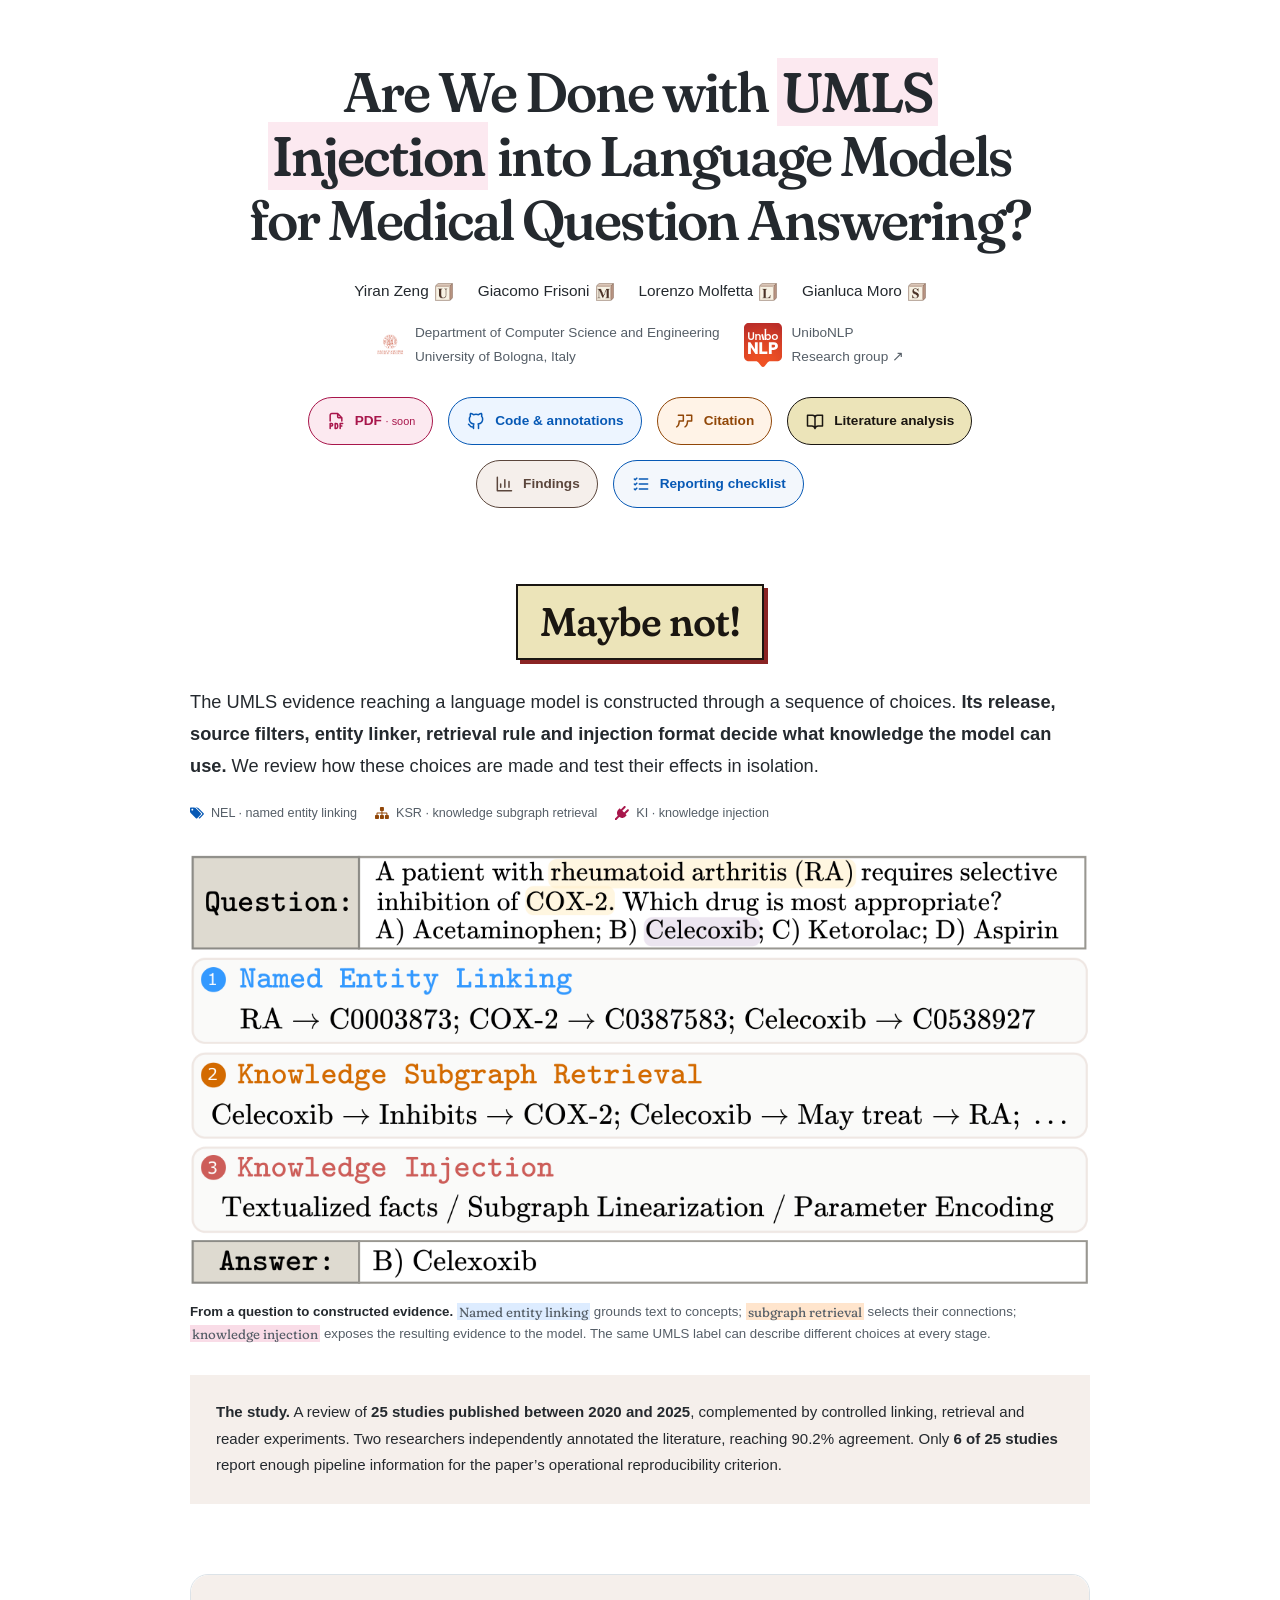
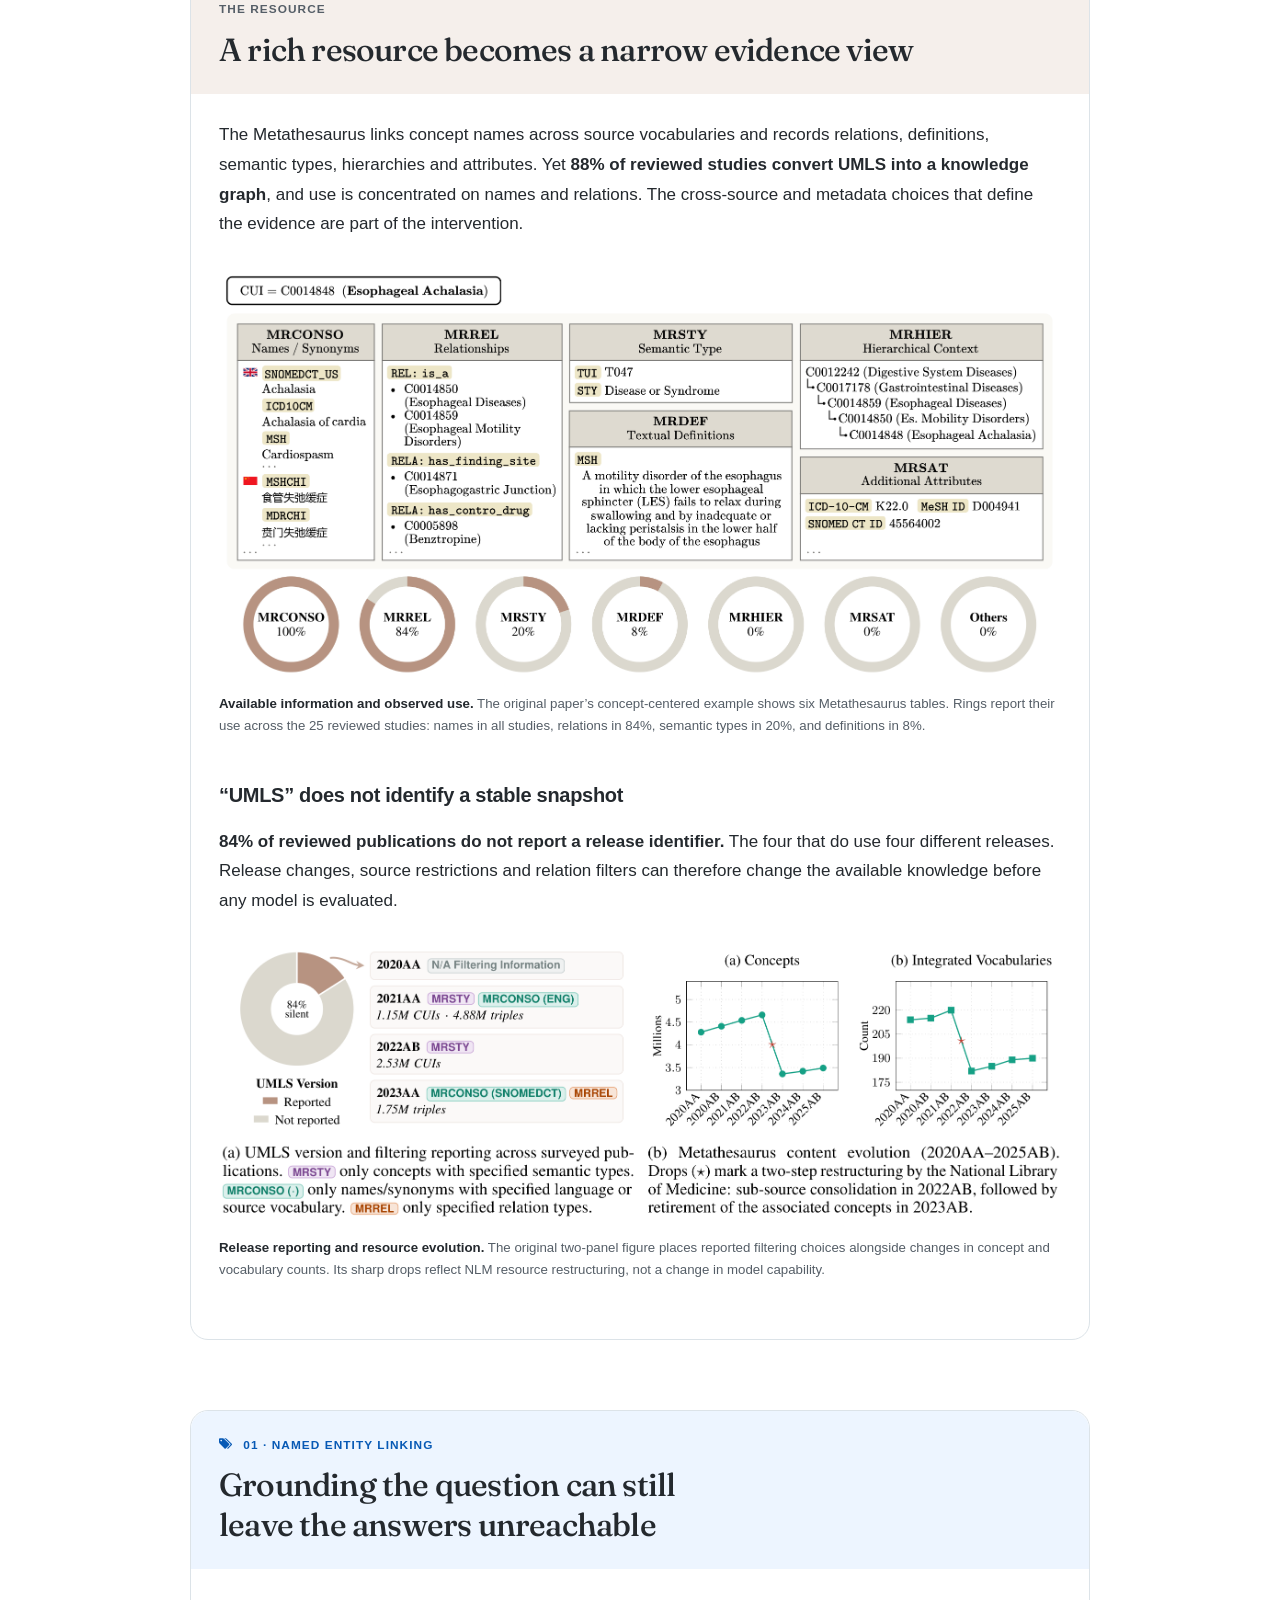
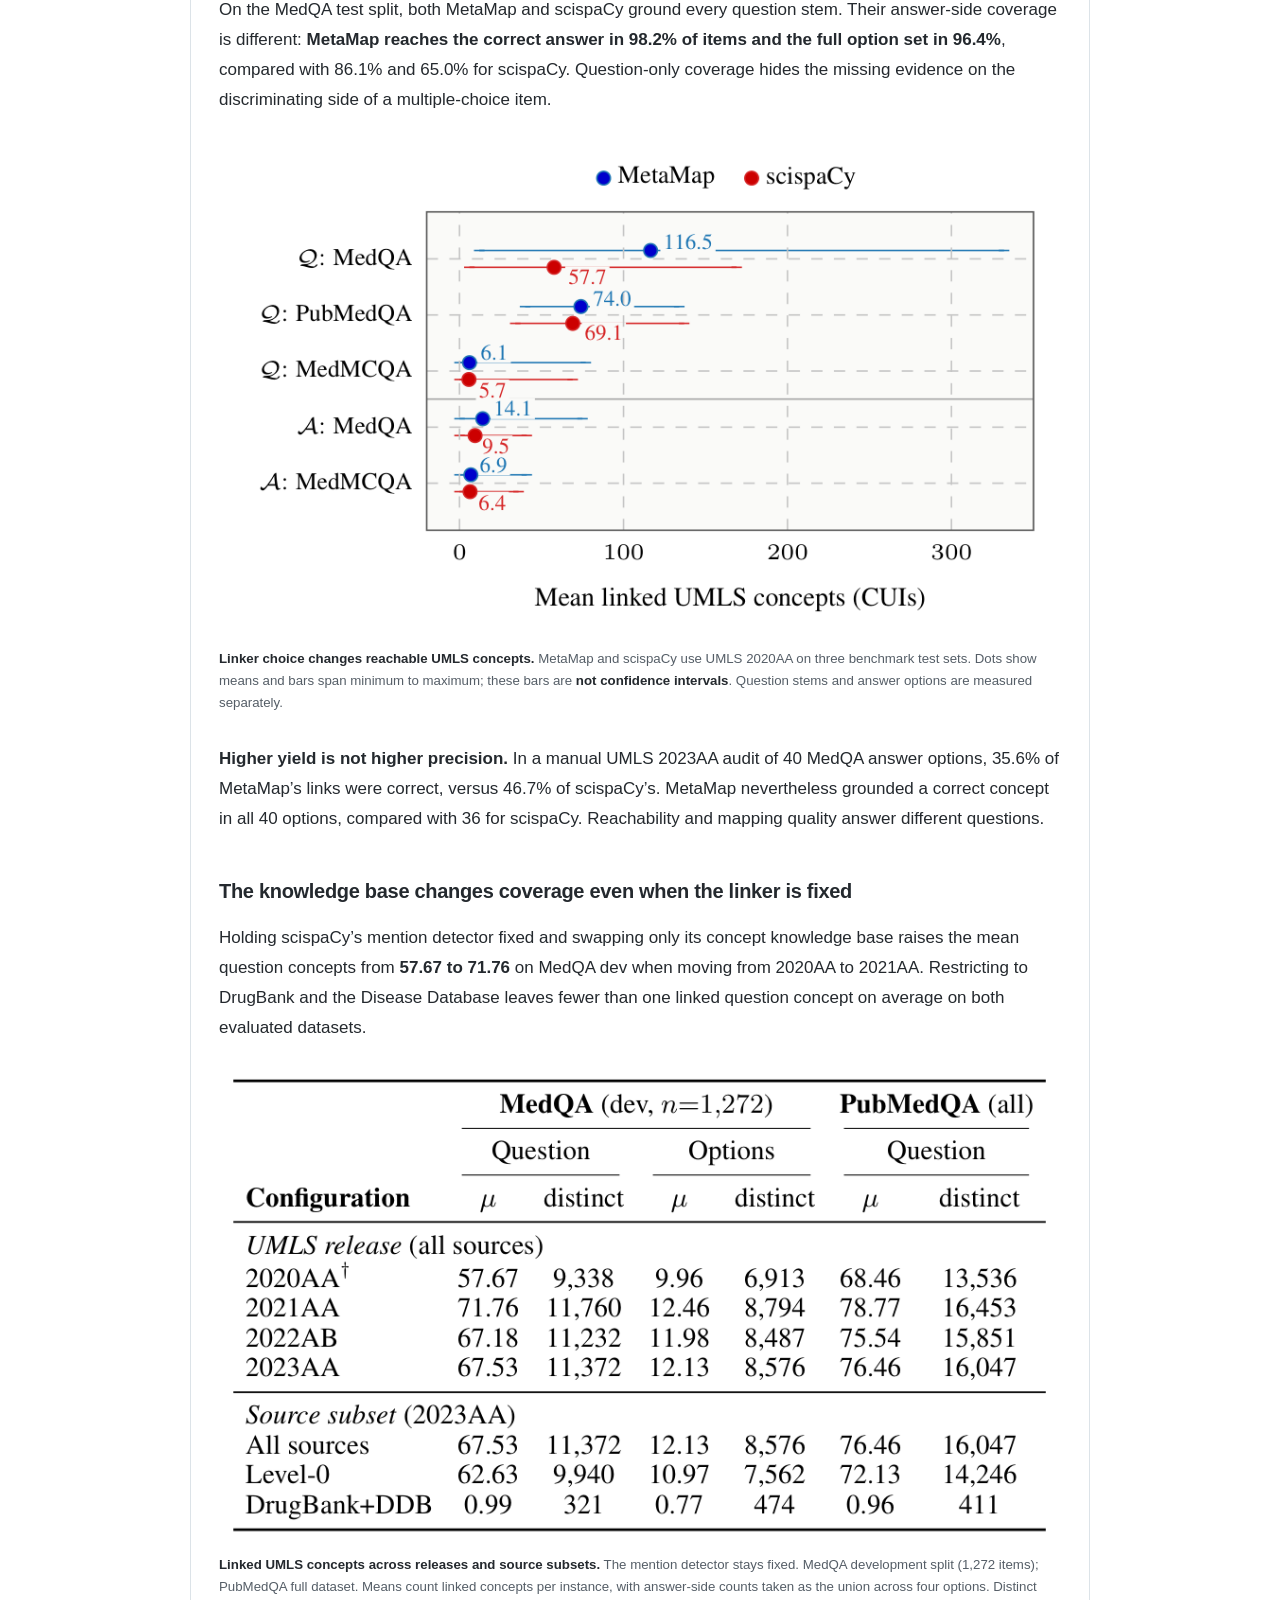
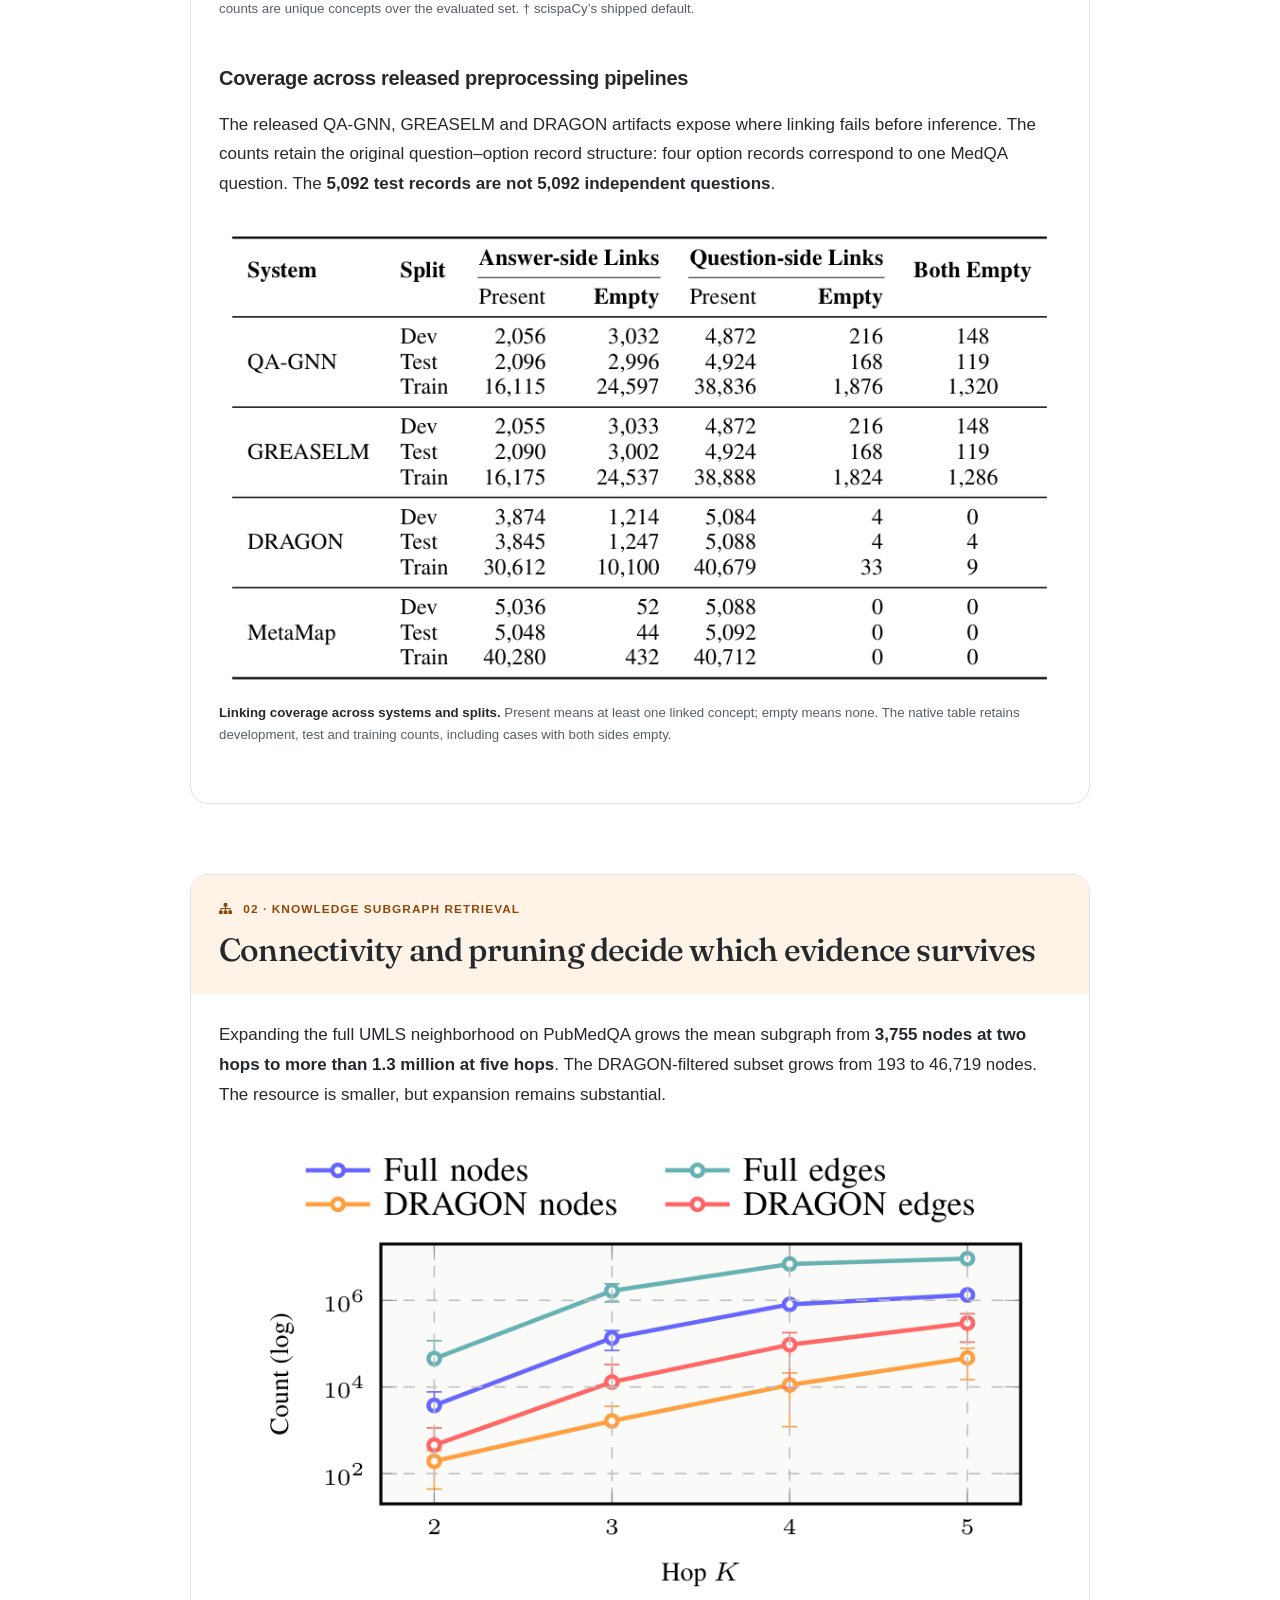
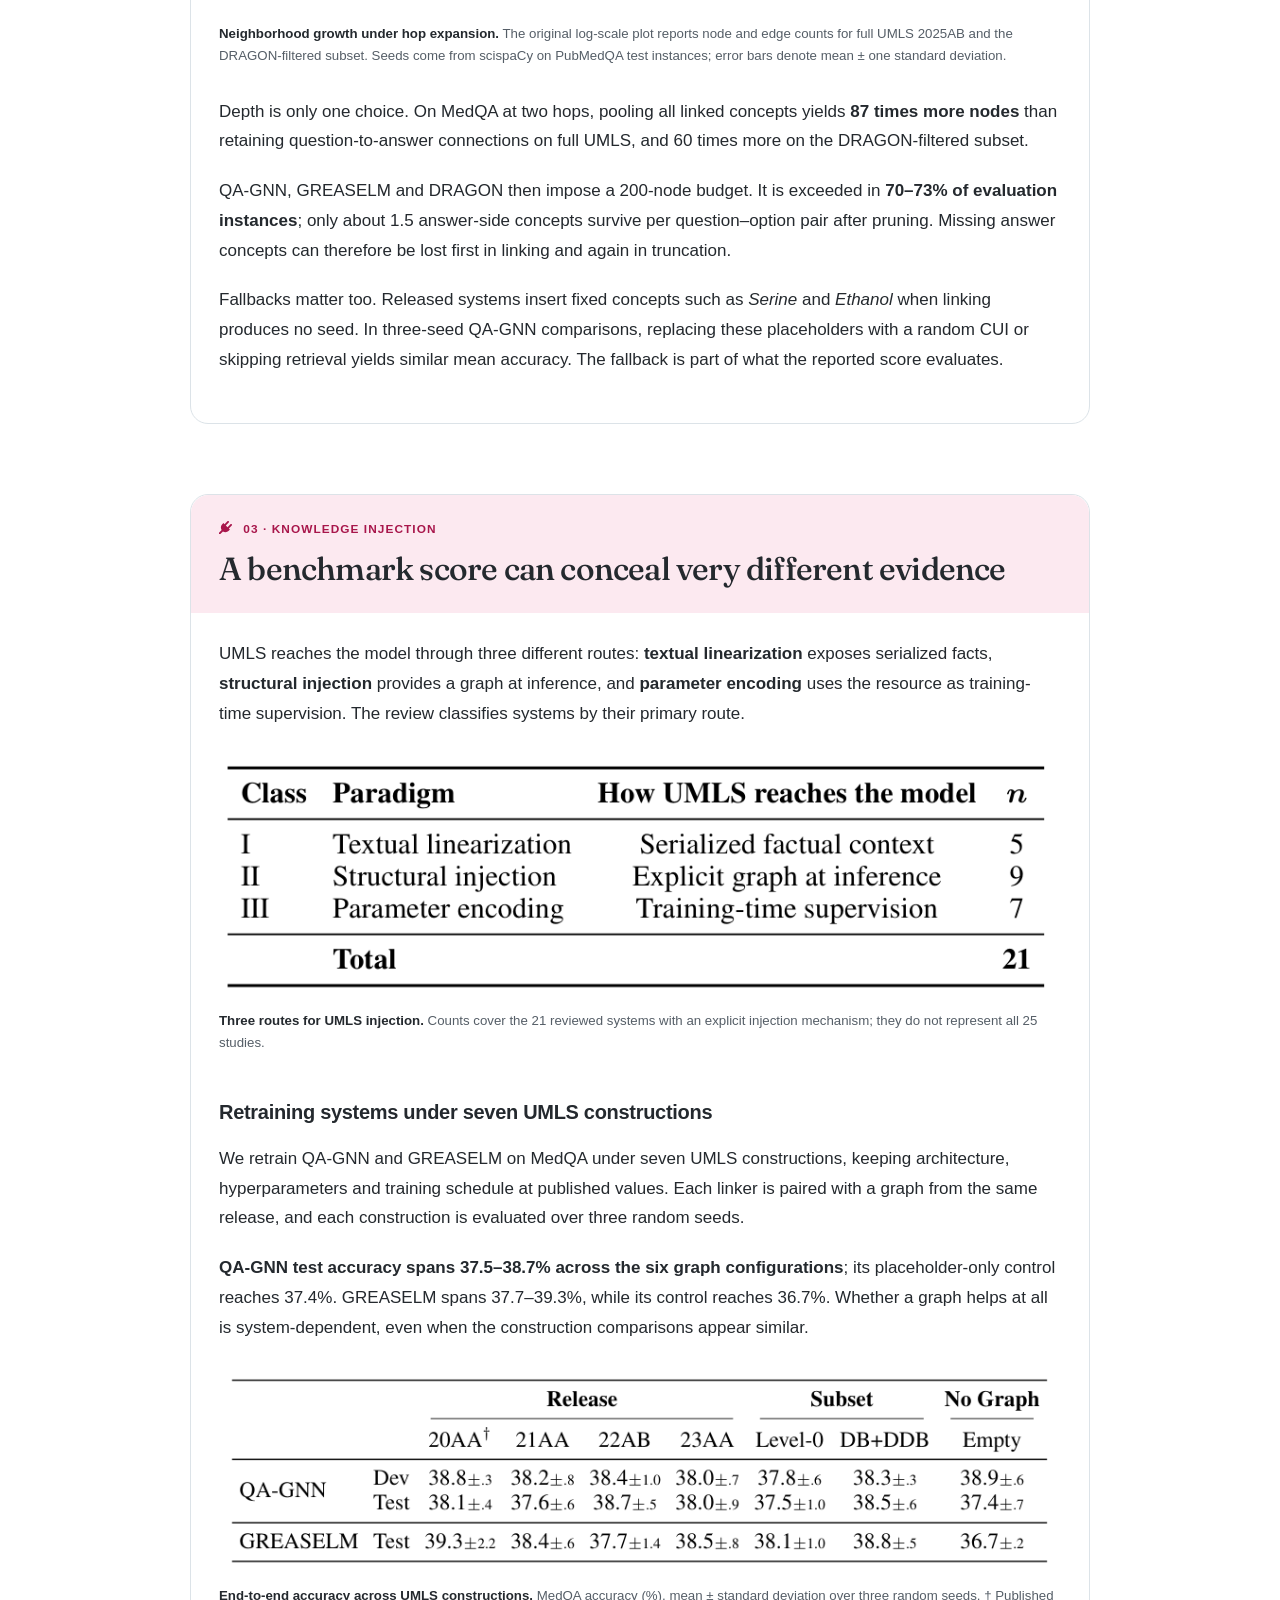
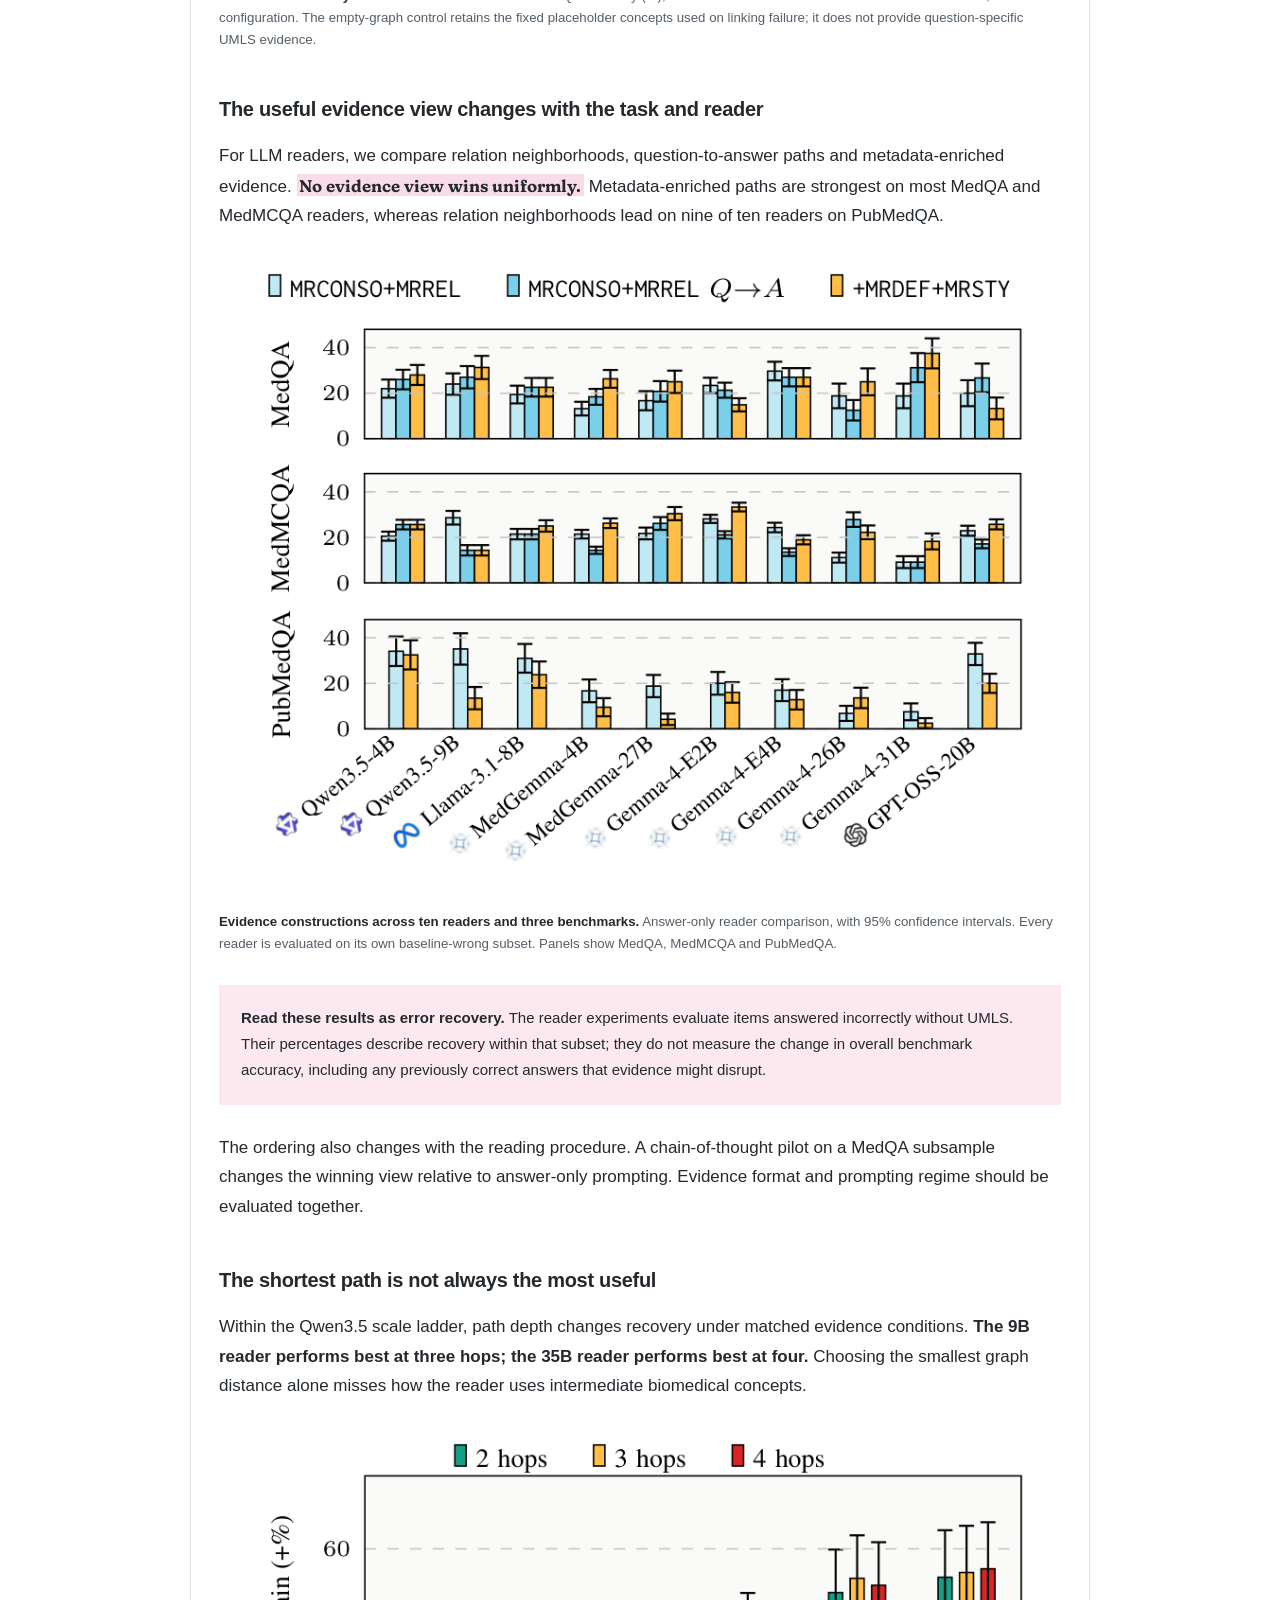
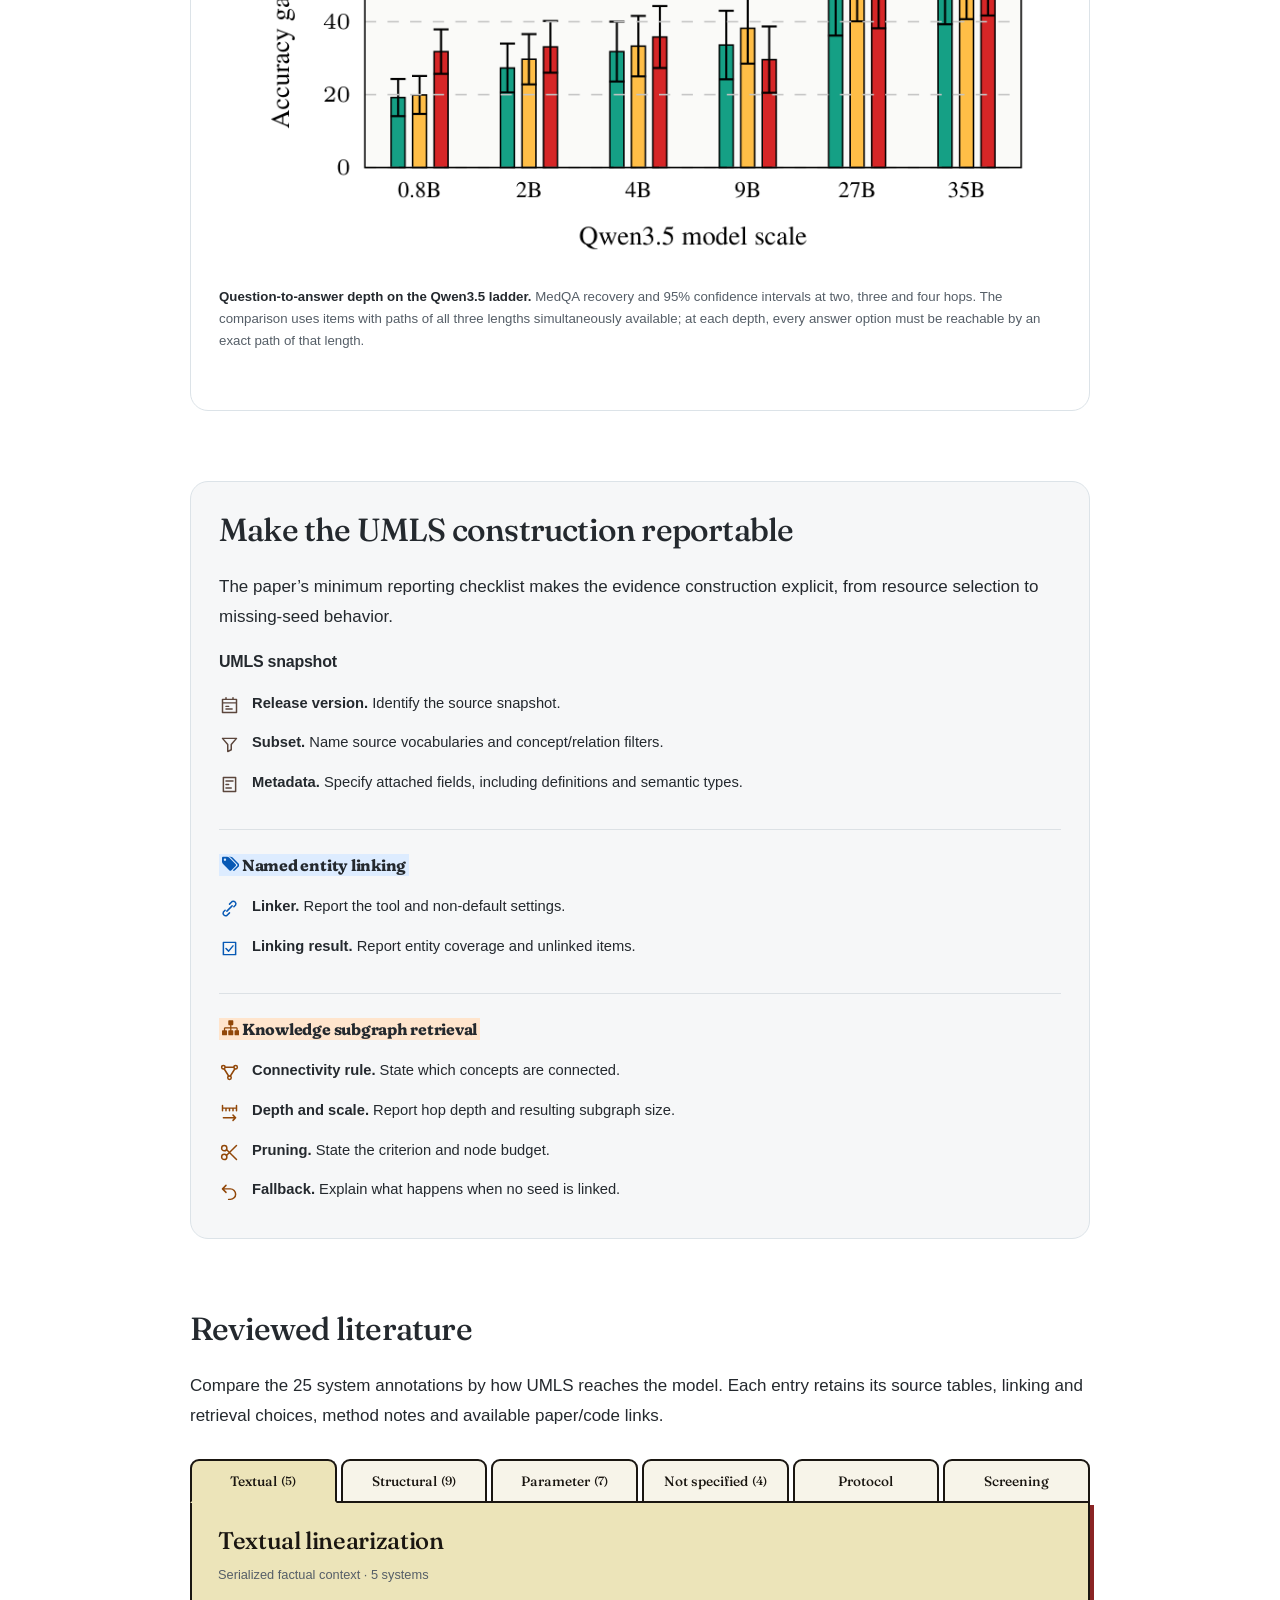
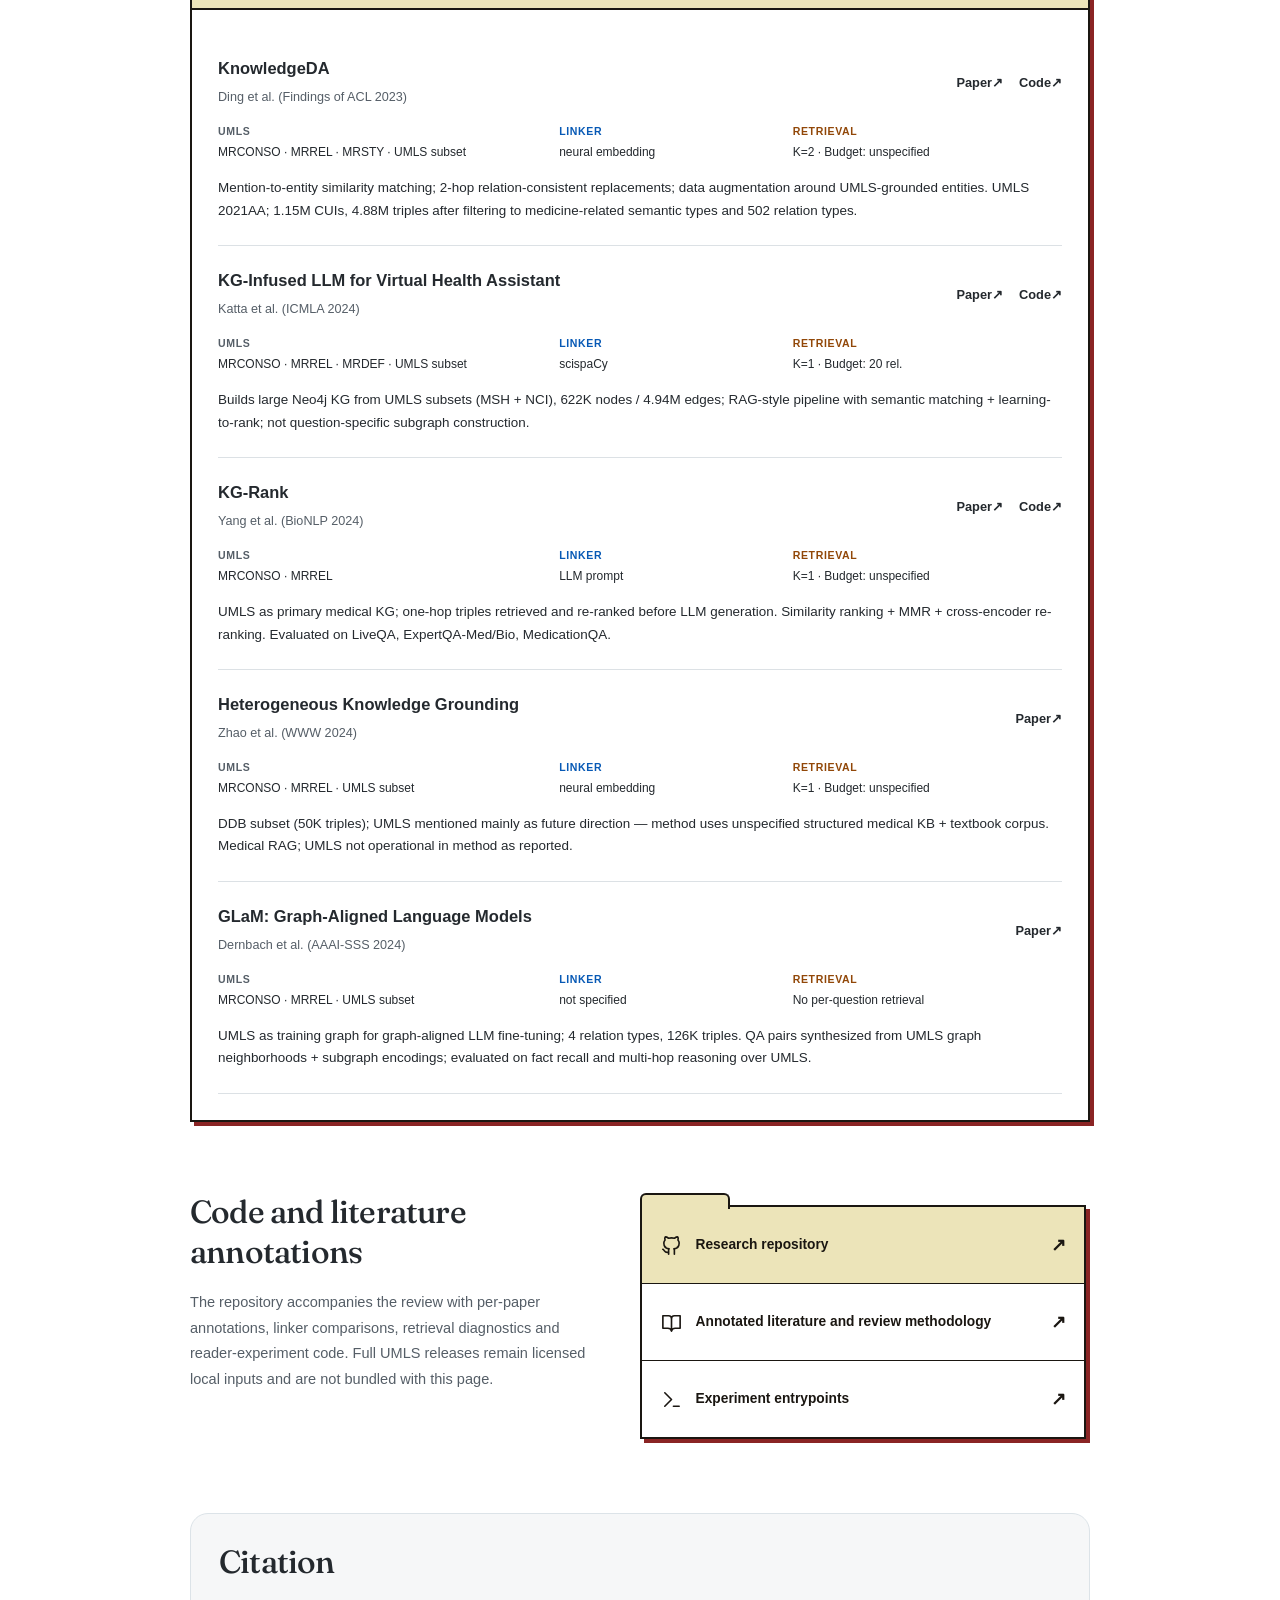
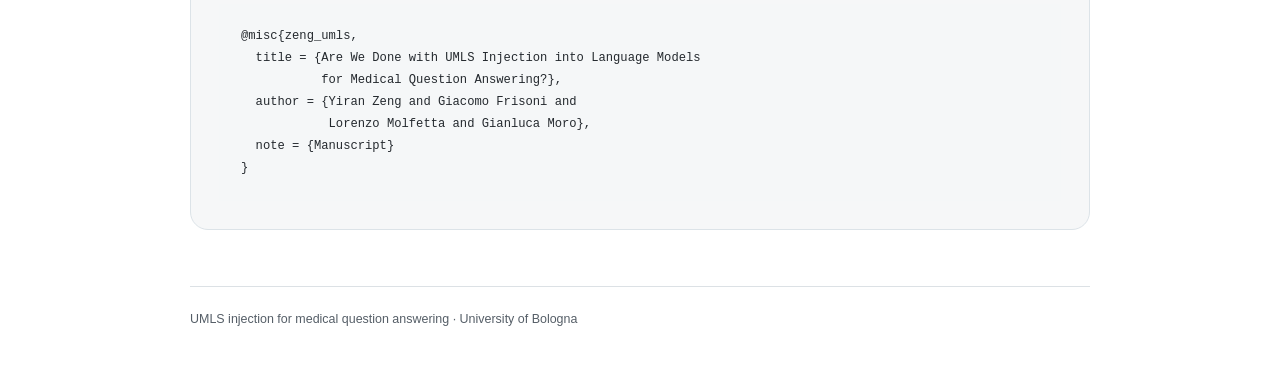
==== docs/index.html @ ac0e8403 "style: turn project resources into an interactive file shelf" ====
<!doctype html>
<html lang="en">
<head>
  <meta charset="utf-8">
  <meta name="viewport" content="width=device-width, initial-scale=1">
  <meta name="description" content="A systematic review and controlled experiments on how UMLS evidence reaches language models for medical question answering.">
  <meta name="theme-color" content="#ffffff">
  <link rel="icon" type="image/png" href="assets/author-u.png">
  <meta name="citation_title" content="Are We Done with UMLS Injection into Language Models for Medical Question Answering?">
  <meta name="citation_author" content="Yiran Zeng">
  <meta name="citation_author" content="Giacomo Frisoni">
  <meta name="citation_author" content="Lorenzo Molfetta">
  <meta name="citation_author" content="Gianluca Moro">
  <title>Are We Done with UMLS Injection? · Medical Question Answering</title>
  <style>
    @font-face { font-family: "Fraunces"; src: url("assets/fraunces.woff2") format("woff2"); font-style: normal; font-weight: 100 900; font-display: swap; }
    :root {
      color-scheme: light;
      --ink: #24292e; --muted: #555e67; --line: #dce1e5; --paper: #ffffff;
      /* Semantic colors from the camera-ready manuscript. */
      --nel: #0077ff; --nel-wash: #edf5ff; --nel-ink: #0759b5;
      --ksr: #e67e22; --ksr-wash: #fff3e7; --ksr-ink: #914708;
      --ki: #d81b60; --ki-wash: #fce9f0; --ki-ink: #a8164b;
      --umls: #b79482; --umls-wash: #f5efeb;
      --reading: 900px;
    }
    * { box-sizing: border-box; }
    html { scroll-padding-top: 24px; }
    body { margin: 0; background: var(--paper); color: var(--ink); font: 17px/1.75 "Helvetica Neue", Helvetica, Arial, sans-serif; -webkit-text-size-adjust: 100%; }
    a { color: inherit; text-decoration: none; }
    a:hover { color: #8a2424; }
    a:focus-visible, button:focus-visible, .review-pane:focus-visible { outline: 3px solid var(--nel-ink); outline-offset: 5px; }
    .skip { position: absolute; top: -100px; left: 16px; min-height: 44px; padding: 8px 16px; background: white; z-index: 2; }
    .skip:focus { top: 12px; }
    .masthead { width: min(1040px, calc(100% - 64px)); margin: auto; padding-top: 60px; text-align: center; }
    .intro { max-width: 920px; margin: auto; padding: 0 0 42px; }
    h1 { margin: 0; font: 550 clamp(2.2rem, 4.35vw, 3.55rem)/1.15 "Fraunces", Georgia, serif; font-variation-settings: "SOFT" 35, "WONK" 1; letter-spacing: -.035em; text-wrap: balance; }
    .title-accent { background: var(--ki-wash); padding: 0 .08em; box-decoration-break: clone; -webkit-box-decoration-break: clone; font-variation-settings: "SOFT" 100, "WONK" 1; }
    .authors { display: flex; justify-content: center; flex-wrap: wrap; gap: 8px 25px; margin: 26px 0 0; padding: 0; list-style: none; font-size: .96rem; }
    .authors li { display: inline-flex; align-items: center; gap: 6px; white-space: nowrap; }
    .authors img { width: 18px; height: 18px; }

    .affiliation { display: flex; justify-content: center; flex-wrap: wrap; gap: 12px 24px; align-items: center; margin: 16px 0 0; font-size: .85rem; color: var(--muted); }
    .affiliation > span, .affiliation a { display: inline-flex; align-items: center; gap: 10px; }
    .affiliation a { min-height: 48px; }
    .affiliation span { text-align: left; }
    .affiliation img { width: 29px; height: auto; }
    .affiliation .group-logo { width: 38px; }
    .resources { display: flex; justify-content: center; flex-wrap: wrap; gap: 15px; margin-top: 28px; padding-bottom: 4px; }
    .resource-pair { display: inline-flex; gap: 15px; }
    .resources a, .resources button { --button-ink: #5b463c; --button-wash: var(--umls-wash); display: inline-flex; align-items: center; justify-content: center; gap: 9px; min-height: 48px; border: 1.5px solid var(--button-ink); border-radius: 999px; padding: 9px 17px; background: var(--button-wash); color: var(--button-ink); font: 650 .85rem/1.5 "Helvetica Neue", Helvetica, Arial, sans-serif; text-decoration: none; }
    .resources .resource-pdf { --button-ink: var(--ki-ink); --button-wash: var(--ki-wash); }
    .resources .resource-code { --button-ink: var(--nel-ink); --button-wash: var(--nel-wash); }
    .resources .resource-citation { --button-ink: var(--ksr-ink); --button-wash: var(--ksr-wash); }
    .resources .resource-checklist { --button-ink: var(--nel-ink); --button-wash: #f3f7fc; }
    .resources .resource-literature { --button-ink: #1a1611; --button-wash: #ece4b9; }
    .resources a:hover { transform: translateY(-1px); }
    .resources button:disabled { opacity: 1; -webkit-text-fill-color: currentColor; cursor: not-allowed; }
    .pending-label { font-size: .68rem; font-weight: 500; }
    .resources svg { width: 20px; height: 20px; fill: none; stroke: currentColor; stroke-width: 1.8; stroke-linecap: round; stroke-linejoin: round; flex: none; }

    main { max-width: var(--reading); width: calc(100% - 48px); margin: auto; }
    section { margin-top: 70px; }
    h2 { margin: 0 0 22px; font: 500 2rem/1.25 "Fraunces", Georgia, serif; letter-spacing: -.025em; text-wrap: balance; }
    h3 { margin: 0 0 18px; font-size: 1.25rem; line-height: 1.4; letter-spacing: -.015em; }
    p { margin: 0 0 20px; }
    strong { font-weight: 650; }
    .opening { margin-top: 30px; }
    .answer { display: table; margin: 0 auto 26px; padding: 12px 22px; border: 2px solid #1a1611; border-radius: 0; background: #ece4b9; box-shadow: 4px 4px 0 #8a2424; color: #1a1611; text-align: center; font: 550 2.5rem/1.2 "Fraunces", Georgia, serif; font-variation-settings: "SOFT" 100, "WONK" 1; }
    .lead { font-size: 1.14rem; line-height: 1.75; }
    .mark { padding: .05em .16em; font-family: "Fraunces", Georgia, serif; font-variation-settings: "SOFT" 100, "WONK" 1; box-decoration-break: clone; -webkit-box-decoration-break: clone; }
    .mark.nel { background: #ddecff; }
    .mark.ksr { background: #ffe5cd; }
    .mark.ki { background: #f9dce7; }
    .stage-key { display: flex; gap: 18px; flex-wrap: wrap; padding: 0; list-style: none; font-size: .79rem; color: var(--muted); }
    .stage-key li { display: flex; align-items: center; gap: 7px; }
    .stage-icon { display: inline-block; width: 1.1em; height: 1.1em; flex: none; vertical-align: -.12em; fill: currentColor; }
    .stage-nel { color: var(--nel-ink); }
    .stage-ksr { color: var(--ksr-ink); }
    .stage-ki { color: var(--ki-ink); }
    .section-head .stage-icon { margin-right: 7px; }
    #findings, .nel-section, .ksr-section, .ki-section, .checklist, .citation { border: 1px solid #dce3e8; border-radius: 18px; padding: 28px; }
    .section-head { border: 0; background: var(--section-wash, var(--umls-wash)); padding: 24px 28px; margin: -28px -28px 26px; border-radius: 18px 18px 0 0; }
    .section-head h2 { margin-bottom: 0; }
    .section-head .label { display: block; margin-bottom: 10px; color: var(--label-ink, var(--muted)); font-size: .74rem; letter-spacing: .09em; text-transform: uppercase; font-weight: 650; }
    .nel-section { --section-wash: var(--nel-wash); --label-ink: var(--nel-ink); }
    .ksr-section { --section-wash: var(--ksr-wash); --label-ink: var(--ksr-ink); }
    .ki-section { --section-wash: var(--ki-wash); --label-ink: var(--ki-ink); }
    figure { width: 100%; margin: 30px 0; }
    .figure-link { display: block; min-height: 44px; }
    figure img { display: block; width: 100%; height: auto; }
    figcaption { margin-top: 15px; color: var(--muted); font-size: .83rem; line-height: 1.65; }
    figcaption strong { color: var(--ink); }
    .study-note { margin: 30px 0; background: var(--umls-wash); padding: 24px 26px 6px; }
    .method-note { padding: 20px 22px 1px; background: var(--ki-wash); margin: 28px 0; }
    .method-note p, .study-note p { font-size: .94rem; }
    .subsection { margin-top: 44px; }

    .table-note { margin-top: 13px; color: var(--muted); font-size: .79rem; }
    .checklist { background: #f6f7f8; }
    .check-group + .check-group { border-top: 1px solid var(--line); margin-top: 26px; padding-top: 24px; }
    .check-group h3 { font-size: 1rem; margin-bottom: 10px; }
    .check-group ul { margin: 0; padding: 0; list-style: none; }
    .check-group li { position: relative; padding: 7px 0 7px 33px; font-size: .92rem; }
    .check-icon { position: absolute; left: 0; top: 11px; width: 21px; height: 21px; color: var(--check-ink, #5b463c); fill: none; stroke: currentColor; stroke-width: 1.7; stroke-linecap: round; stroke-linejoin: round; }
    .check-nel { --check-ink: var(--nel-ink); }
    .check-ksr { --check-ink: var(--ksr-ink); }
    #resources { display: grid; grid-template-columns: minmax(0,.95fr) minmax(0,1.05fr); gap: 42px; align-items: start; }
    .resource-intro h2 { margin-bottom: 18px; }
    .resource-intro p { margin: 0; color: var(--muted); font-size: .91rem; line-height: 1.75; }
    .link-list { position: relative; margin: 13px 4px 4px 0; padding: 0; list-style: none; border: 2px solid #1a1611; box-shadow: 4px 4px 0 #8a2424; }
    .link-list::before { content: ""; position: absolute; top: -14px; left: -2px; width: 86px; height: 14px; border: 2px solid #1a1611; border-bottom: 0; border-radius: 6px 6px 0 0; background: #ece4b9; }
    .link-list li + li { border-top: 1px solid #1a1611; }
    .link-list a { display: grid; grid-template-columns: 23px minmax(0,1fr) 16px; align-items: center; gap: 13px; min-height: 76px; padding: 18px; color: #1a1611; font-size: .86rem; font-weight: 600; line-height: 1.5; }
    .link-list li:first-child a { background: #ece4b9; }
    .link-list a::after { content: "↗"; justify-self: end; font-size: 1.1rem; }
    .link-list a:hover, .link-list a:focus-visible { background: #f4efd8; color: #8a2424; }
    .link-list a:focus-visible { outline-offset: -5px; }
    .link-list svg { width: 23px; height: 23px; fill: none; stroke: currentColor; stroke-width: 1.7; stroke-linecap: round; stroke-linejoin: round; }
    .paper-links a { font-weight: 600; }
    @media (hover: hover) and (prefers-reduced-motion: no-preference) { .link-list a::after { transition: transform .16s ease; } .link-list a:hover::after { transform: translate(2px,-2px); } }
    .citation { background: #f6f7f8; }
    .review-browser { margin-top: 28px; }
    .review-index { display: grid; grid-template-columns: repeat(6,minmax(0,1fr)); gap: 4px; margin-bottom: -2px; position: relative; z-index: 1; }
    .review-index a { justify-content: center; flex-wrap: wrap; gap: 0 4px; min-height: 54px; padding: 8px 5px; border: 2px solid #1a1611; border-radius: 9px 9px 0 0; background: #f7f4e9; color: #1a1611; font: 500 .85rem/1.35 "Fraunces", Georgia, serif; text-align: center; text-decoration: none; }
    .review-index a:hover { background: #f0ebd2; }
    .review-index a[aria-selected="true"] { background: #ece4b9; border-bottom-color: #ece4b9; }
    .review-index a:focus-visible { outline-offset: -5px; }
    .review-index span { font-size: .75rem; }
    .review-index a, .paper-links a { display: inline-flex; align-items: center; min-height: 44px; }
    .review-pane { margin: 0 0 24px; padding: 26px; border: 2px solid #1a1611; box-shadow: 4px 4px 0 #8a2424; scroll-margin-top: 24px; }
    .literature-heading, .review-method > h3 { margin: -26px -26px 24px; padding: 22px 26px; background: #ece4b9; color: #1a1611; border-bottom: 2px solid #1a1611; }
    .literature-heading h3 { font: 500 1.5rem/1.35 "Fraunces", Georgia, serif; margin-bottom: 7px; }

    .literature-heading p { margin: 0; font-size: .8rem; color: var(--muted); }
    .paper-list { margin: 0; padding: 0; list-style: none; }
    .paper-list > .paper-entry { padding: 23px 0; border-bottom: 1px solid var(--line); }

    .paper-top { display: flex; justify-content: space-between; gap: 18px; }
    .paper-identity { min-width: 0; }
    .paper-entry h4 { font-size: 1.03rem; font-weight: 600; line-height: 1.45; margin: 0; }
    .paper-attribution { font-size: .79rem; color: var(--muted); margin: 5px 0 0; }
    .paper-links { display: flex; flex: none; gap: 16px; font-size: .8rem; }
    .paper-pipeline { display: grid; grid-template-columns: minmax(0,1.2fr) minmax(0,.8fr) minmax(0,1fr); gap: 18px; margin: 14px 0; }
    .paper-pipeline dt { color: var(--muted); font-size: .66rem; font-weight: 600; letter-spacing: .06em; text-transform: uppercase; }
    .paper-pipeline dd { font-size: .75rem; line-height: 1.65; margin: 2px 0 0; overflow-wrap: anywhere; }
    .pipeline-nel dt { color: var(--nel-ink); }
    .pipeline-ksr dt { color: var(--ksr-ink); }
    .paper-note { font-size: .84rem; line-height: 1.7; margin-bottom: 0; }
    .unavailable-link { display: inline-flex; align-items: center; min-height: 44px; font-size: .75rem; color: var(--muted); }
    .review-method { font-size: .88rem; }
    .review-method h3 { font: 500 1.5rem/1.35 "Fraunces", Georgia, serif; }
    .review-method h4 { margin: 28px 0 16px; }
    .excluded-list { columns: 2; column-gap: 32px; padding-left: 20px; }
    .excluded-list li { break-inside: avoid; padding: 8px 0; font-size: .83rem; }
    .excluded-list p { margin-bottom: 3px; }
    .excluded-paper-link { display: inline-flex; align-items: center; gap: 5px; min-height: 44px; font-weight: 600; }
    pre { margin: 0; padding: 22px; background: #f5f7f8; white-space: pre-wrap; overflow-wrap: anywhere; font-size: .76rem; line-height: 1.8; }
    code { font-family: "SFMono-Regular", Consolas, "Liberation Mono", monospace; }
    .table-note code, figcaption code { font-size: .95em; }
    footer { border-top: 1px solid var(--line); margin-top: 56px; padding: 22px 0 34px; color: var(--muted); font-size: .78rem; }
    footer p { margin: 0; }
    @media (max-width: 680px) {
      .masthead { width: calc(100% - 36px); padding-top: 34px; }
      .intro { padding: 0 0 24px; }
      h1 { font-size: clamp(2rem, 7.9vw, 3rem); }
      .authors { gap: 9px 18px; font-size: .88rem; }
      .affiliation { font-size: .79rem; }
      .resource-pair { gap: 8px; }
      .resource-pair a { padding-inline: 11px; gap: 7px; font-size: .78rem; }
      .resource-pair svg { width: 18px; height: 18px; }
      main { width: calc(100% - 36px); }
      body { font-size: 16px; }
      .lead { font-size: 1.04rem; }
      section { margin-top: 48px; }
      h2 { font-size: 1.7rem; }
      .stage-key { gap: 8px 14px; }
      .study-note, .method-note { padding: 20px 18px 1px; }
      #findings, .nel-section, .ksr-section, .ki-section, .checklist, .citation { padding: 22px 17px; border-radius: 14px; }
      #resources { grid-template-columns: minmax(0,1fr); gap: 27px; }
      .section-head { padding: 21px 17px; margin: -22px -17px 24px; border-radius: 14px 14px 0 0; }

      .paper-top { display: block; }
      .review-index { grid-template-columns: repeat(3,minmax(0,1fr)); }
      .review-index a { font-size: .8rem; }
      .review-index a[aria-selected="true"] { border-bottom-color: #1a1611; box-shadow: inset 0 -3px 0 #8a2424; }
      .review-pane { padding: 18px; }
      .literature-heading, .review-method > h3 { margin: -18px -18px 22px; padding: 20px 18px; }
      .paper-pipeline { display: block; }
      .paper-pipeline > div { display: grid; grid-template-columns: 76px minmax(0,1fr); gap: 10px; margin-bottom: 5px; }
      .paper-pipeline dd { margin: 0; }
      .excluded-list { columns: 1; }
      figcaption { font-size: .79rem; }

      pre { padding: 18px; font-size: .72rem; }
    }
    @media (prefers-reduced-motion: reduce) { *, *::before, *::after { scroll-behavior: auto !important; animation: none !important; transition: none !important; } }
    @media print { .skip, .resources, .review-index { display: none; } .review-pane[hidden] { display: block !important; } .review-pane { box-shadow: none; } .masthead, main { width: 100%; } .intro { padding-top: 20px; } figure { break-inside: avoid; } a { color: inherit; } }
  </style>
</head>
<body>
<a class="skip" href="#main">Skip to content</a>
<header class="masthead">
  <div class="intro">
    <h1>Are We Done with <span class="title-accent">UMLS Injection</span> into Language Models for Medical Question Answering?</h1>
    <ul class="authors" aria-label="Authors">
      <li>Yiran Zeng <img src="assets/author-u.png" width="106" height="106" alt=""></li>
      <li>Giacomo Frisoni <img src="assets/author-m.png" width="106" height="106" alt=""></li>
      <li>Lorenzo Molfetta <img src="assets/author-l.png" width="106" height="106" alt=""></li>
      <li>Gianluca Moro <img src="assets/author-s.png" width="106" height="106" alt=""></li>
    </ul>

    <p class="affiliation"><span><img src="assets/unibo.png" width="350" height="254" alt=""><span>Department of Computer Science and Engineering<br>University of Bologna, Italy</span></span><a href="https://disi-unibo-nlp.github.io/"><img class="group-logo" src="assets/unibonlp.svg" width="350" height="402" alt=""><span>UniboNLP<br>Research group ↗</span></a></p>
    <!-- Resource icons adapted from Tabler Icons (MIT), copyright (c) 2020-2026 Paweł Kuna.
    Permission is hereby granted, free of charge, to any person obtaining a copy of this software and associated documentation files (the "Software"), to deal in the Software without restriction, including without limitation the rights to use, copy, modify, merge, publish, distribute, sublicense, and/or sell copies of the Software, and to permit persons to whom the Software is furnished to do so, subject to the following conditions: The above copyright notice and this permission notice shall be included in all copies or substantial portions of the Software. THE SOFTWARE IS PROVIDED "AS IS", WITHOUT WARRANTY OF ANY KIND, EXPRESS OR IMPLIED, INCLUDING BUT NOT LIMITED TO THE WARRANTIES OF MERCHANTABILITY, FITNESS FOR A PARTICULAR PURPOSE AND NONINFRINGEMENT. IN NO EVENT SHALL THE AUTHORS OR COPYRIGHT HOLDERS BE LIABLE FOR ANY CLAIM, DAMAGES OR OTHER LIABILITY, WHETHER IN AN ACTION OF CONTRACT, TORT OR OTHERWISE, ARISING FROM, OUT OF OR IN CONNECTION WITH THE SOFTWARE OR THE USE OR OTHER DEALINGS IN THE SOFTWARE. -->
    <nav class="resources" aria-label="Study resources">
      <button class="resource-pdf" type="button" disabled title="Awaiting the arXiv upload"><svg viewBox="0 0 24 24" aria-hidden="true" focusable="false" data-icon="pdf"><path d="M14 3v4a1 1 0 0 0 1 1h4M5 12V5a2 2 0 0 1 2-2h7l5 5v4M5 18h1.5a1.5 1.5 0 0 0 0-3H5v6M17 18h2M20 15h-3v6M11 15v6h1a2 2 0 0 0 2-2v-2a2 2 0 0 0-2-2h-1"/></svg><span>PDF <span class="pending-label">· soon</span></span></button>
      <a class="resource-code" href="https://github.com/disi-unibo-nlp/are-we-done-with-umls"><svg viewBox="0 0 24 24" aria-hidden="true" focusable="false" data-icon="code"><path d="M9 19c-4.3 1.4 -4.3 -2.5 -6 -3m12 5v-3.5c0 -1 .1 -1.4 -.5 -2c2.8 -.3 5.5 -1.4 5.5 -6a4.6 4.6 0 0 0 -1.3 -3.2a4.2 4.2 0 0 0 -.1 -3.2s-1.1 -.3 -3.5 1.3a12.3 12.3 0 0 0 -6.2 0c-2.4 -1.6 -3.5 -1.3 -3.5 -1.3a4.2 4.2 0 0 0 -.1 3.2a4.6 4.6 0 0 0 -1.3 3.2c0 4.6 2.7 5.7 5.5 6c-.6 .6 -.6 1.2 -.5 2v3.5"/></svg><span>Code &amp; annotations</span></a>
      <a class="resource-citation" href="#citation"><svg viewBox="0 0 24 24" aria-hidden="true" focusable="false" data-icon="citation"><path d="M4 5h6v7H5c0 4-1 6-3 7M14 5h6v7h-5c0 4-1 6-3 7"/></svg><span>Citation</span></a>
      <a class="resource-literature" href="#literature"><svg viewBox="0 0 24 24" aria-hidden="true" focusable="false" data-icon="literature"><path d="M3 5h6a3 3 0 0 1 3 3v13a4 4 0 0 0-4-3H3V5Zm18 0h-6a3 3 0 0 0-3 3v13a4 4 0 0 1 4-3h5V5Z"/></svg><span>Literature analysis</span></a>
      <span class="resource-pair"><a class="resource-findings" href="#findings"><svg viewBox="0 0 24 24" aria-hidden="true" focusable="false" data-icon="findings"><path d="M4 4v16h17M8 16v-4M13 16V7M18 16v-7"/></svg><span>Findings</span></a>
      <a class="resource-checklist" href="#checklist" aria-label="UMLS construction reporting checklist"><svg viewBox="0 0 24 24" aria-hidden="true" focusable="false" data-icon="checklist"><path d="m4 6 1 1 2-2M10 6h10m-16 6 1 1 2-2m3 1h10m-16 6 1 1 2-2m3 1h10"/></svg><span>Reporting checklist</span></a></span>
    </nav>

  </div>
</header>
<main id="main" tabindex="-1">
  <section class="opening" id="study" aria-labelledby="opening-title">
    <h2 class="answer" id="opening-title">Maybe not!</h2>
    <p class="lead">The UMLS evidence reaching a language model is constructed through a sequence of choices. <strong>Its release, source filters, entity linker, retrieval rule and injection format decide what knowledge the model can use.</strong> We review how these choices are made and test their effects in isolation.</p>
    <ul class="stage-key" aria-label="Three stages of UMLS use">
      <li><!-- Font Awesome 4, Dave Gandy. Font licensed under SIL OFL 1.1: https://openfontlicense.org/ -->
<svg class="stage-icon stage-nel" aria-hidden="true" focusable="false" data-paper-icon="nel" xmlns="http://www.w3.org/2000/svg" viewBox="0 -786 1060 846" fill="currentColor"><path transform="scale(1,-1)" d="M250 607C250 567 219 536 179 536C139 536 107 567 107 607C107 647 139 679 179 679C219 679 250 647 250 607ZM845 286C845 305 838 323 825 336L426 735C398 763 344 786 304 786H71C32 786 0 753 0 714V482C0 442 23 388 51 360L450 -39C463 -52 481 -60 500 -60C519 -60 538 -52 551 -39L825 235C838 248 845 267 845 286ZM1060 286C1060 305 1052 323 1039 336L640 735C612 763 558 786 518 786H393C433 786 487 763 515 735L914 336C927 323 935 305 935 286C935 267 927 248 914 235L652 -27C671 -47 685 -60 714 -60C733 -60 752 -52 765 -39L1039 235C1052 248 1060 267 1060 286Z"/></svg> NEL · named entity linking</li>
      <li><!-- Font Awesome 4, Dave Gandy. Font licensed under SIL OFL 1.1: https://openfontlicense.org/ -->
<svg class="stage-icon stage-ksr" aria-hidden="true" focusable="false" data-paper-icon="ksr" xmlns="http://www.w3.org/2000/svg" viewBox="0 -786 1000 857" fill="currentColor"><path transform="scale(1,-1)" d="M1000 161C1000 191 976 214 946 214H893V321C893 360 860 393 821 393H536V500H589C619 500 643 524 643 554V732C643 762 619 786 589 786H411C381 786 357 762 357 732V554C357 524 381 500 411 500H464V393H179C140 393 107 360 107 321V214H54C24 214 0 191 0 161V-18C0 -48 24 -71 54 -71H232C262 -71 286 -48 286 -18V161C286 191 262 214 232 214H179V321H464V214H411C381 214 357 191 357 161V-18C357 -48 381 -71 411 -71H589C619 -71 643 -48 643 -18V161C643 191 619 214 589 214H536V321H821V214H768C738 214 714 191 714 161V-18C714 -48 738 -71 768 -71H946C976 -71 1000 -48 1000 -18Z"/></svg> KSR · knowledge subgraph retrieval</li>
      <li><!-- Font Awesome 4, Dave Gandy. Font licensed under SIL OFL 1.1: https://openfontlicense.org/ -->
<svg class="stage-icon stage-ki" aria-hidden="true" focusable="false" data-paper-icon="ki" xmlns="http://www.w3.org/2000/svg" viewBox="0 -856.25 999.25 999.25" fill="currentColor"><path transform="scale(1,-1)" d="M979 604C951 632 906 632 878 604L655 381L524 512L747 735C775 762 775 808 747 836C719 863 674 863 646 836L423 613L339 696L250 607C128 485 110 298 202 160L0 -42V-143H101L303 59C441 -33 628 -15 750 107L839 196L756 280L979 503C1006 531 1006 576 979 604Z"/></svg> KI · knowledge injection</li>
    </ul>
    <figure data-figure="4">
      <a class="figure-link" href="assets/umls-pipeline.png" aria-label="Open the full-resolution rendering"><img src="assets/umls-pipeline.png" width="1248" height="600" loading="lazy" alt="A medical question passes through entity linking, subgraph retrieval and knowledge injection before an answer is selected."></a>
      <figcaption><strong>From a question to constructed evidence.</strong> <span class="mark nel">Named entity linking</span> grounds text to concepts; <span class="mark ksr">subgraph retrieval</span> selects their connections; <span class="mark ki">knowledge injection</span> exposes the resulting evidence to the model. The same UMLS label can describe different choices at every stage.</figcaption>
    </figure>
    <div class="study-note">
      <p><strong>The study.</strong> A review of <strong>25 studies published between 2020 and 2025</strong>, complemented by controlled linking, retrieval and reader experiments. Two researchers independently annotated the literature, reaching 90.2% agreement. Only <strong>6 of 25 studies</strong> report enough pipeline information for the paper’s operational reproducibility criterion.</p>
    </div>
  </section>

  <section id="findings" aria-labelledby="resource-title">
    <div class="section-head"><span class="label">The resource</span><h2 id="resource-title">A rich resource becomes a narrow evidence view</h2></div>
    <p>The Metathesaurus links concept names across source vocabularies and records relations, definitions, semantic types, hierarchies and attributes. Yet <strong>88% of reviewed studies convert UMLS into a knowledge graph</strong>, and use is concentrated on names and relations. The cross-source and metadata choices that define the evidence are part of the intervention.</p>
    <figure data-figure="3">
      <a class="figure-link" href="assets/umls-coverage.png" aria-label="Open the full-resolution rendering"><img src="assets/umls-coverage.png" width="1831" height="889" loading="lazy" alt="A UMLS concept is shown through names, relations, semantic types, definitions, hierarchy and attributes. Seven rings show literature usage of the corresponding tables."></a>
      <figcaption><strong>Available information and observed use.</strong> The original paper’s concept-centered example shows six Metathesaurus tables. Rings report their use across the 25 reviewed studies: names in all studies, relations in 84%, semantic types in 20%, and definitions in 8%.</figcaption>
    </figure>
    <h3 class="subsection">“UMLS” does not identify a stable snapshot</h3>
    <p><strong>84% of reviewed publications do not report a release identifier.</strong> The four that do use four different releases. Release changes, source restrictions and relation filters can therefore change the available knowledge before any model is evaluated.</p>
    <figure data-figure="2">
      <a class="figure-link" href="assets/release-history.png" aria-label="Open the full-resolution rendering"><img src="assets/release-history.png" width="1831" height="600" loading="lazy" alt="The left panel contrasts four reported UMLS releases with 84 percent unreported; the right panel tracks concept and vocabulary counts across seven releases."></a>
      <figcaption><strong>Release reporting and resource evolution.</strong> The original two-panel figure places reported filtering choices alongside changes in concept and vocabulary counts. Its sharp drops reflect NLM resource restructuring, not a change in model capability.</figcaption>
    </figure>
  </section>

  <section class="nel-section" id="linking" aria-labelledby="linking-title">
    <div class="section-head"><span class="label"><!-- Font Awesome 4, Dave Gandy. Font licensed under SIL OFL 1.1: https://openfontlicense.org/ -->
<svg class="stage-icon stage-nel" aria-hidden="true" focusable="false" data-paper-icon="nel" xmlns="http://www.w3.org/2000/svg" viewBox="0 -786 1060 846" fill="currentColor"><path transform="scale(1,-1)" d="M250 607C250 567 219 536 179 536C139 536 107 567 107 607C107 647 139 679 179 679C219 679 250 647 250 607ZM845 286C845 305 838 323 825 336L426 735C398 763 344 786 304 786H71C32 786 0 753 0 714V482C0 442 23 388 51 360L450 -39C463 -52 481 -60 500 -60C519 -60 538 -52 551 -39L825 235C838 248 845 267 845 286ZM1060 286C1060 305 1052 323 1039 336L640 735C612 763 558 786 518 786H393C433 786 487 763 515 735L914 336C927 323 935 305 935 286C935 267 927 248 914 235L652 -27C671 -47 685 -60 714 -60C733 -60 752 -52 765 -39L1039 235C1052 248 1060 267 1060 286Z"/></svg> 01 · Named entity linking</span><h2 id="linking-title">Grounding the question can still leave the answers unreachable</h2></div>
    <p>On the MedQA test split, both MetaMap and scispaCy ground every question stem. Their answer-side coverage is different: <strong>MetaMap reaches the correct answer in 98.2% of items and the full option set in 96.4%</strong>, compared with 86.1% and 65.0% for scispaCy. Question-only coverage hides the missing evidence on the discriminating side of a multiple-choice item.</p>
    <figure data-figure="5">
      <a class="figure-link" href="assets/linker-coverage.png" aria-label="Open the full-resolution rendering"><img src="assets/linker-coverage.png" width="890" height="517" loading="lazy" alt="Five question and answer groups compare mean, minimum and maximum linked concepts for MetaMap and scispaCy on MedQA, PubMedQA and MedMCQA."></a>
      <figcaption><strong>Linker choice changes reachable UMLS concepts.</strong> MetaMap and scispaCy use UMLS 2020AA on three benchmark test sets. Dots show means and bars span minimum to maximum; these bars are <strong>not confidence intervals</strong>. Question stems and answer options are measured separately.</figcaption>
    </figure>
    <p><strong>Higher yield is not higher precision.</strong> In a manual UMLS 2023AA audit of 40 MedQA answer options, 35.6% of MetaMap’s links were correct, versus 46.7% of scispaCy’s. MetaMap nevertheless grounded a correct concept in all 40 options, compared with 36 for scispaCy. Reachability and mapping quality answer different questions.</p>
    <h3 class="subsection">The knowledge base changes coverage even when the linker is fixed</h3>
    <p>Holding scispaCy’s mention detector fixed and swapping only its concept knowledge base raises the mean question concepts from <strong>57.67 to 71.76</strong> on MedQA dev when moving from 2020AA to 2021AA. Restricting to DrugBank and the Disease Database leaves fewer than one linked question concept on average on both evaluated datasets.</p>
    <figure id="release-comparison" data-table="2">
      <a class="figure-link" href="assets/release-table.png" aria-label="Open the full-resolution rendering"><img src="assets/release-table.png" width="890" height="493" loading="lazy" alt="Original paper table. Rows retain four UMLS releases and three source configurations. Grouped columns report mean and distinct concepts for MedQA questions, MedQA options and PubMedQA questions."></a>
      <figcaption><strong>Linked UMLS concepts across releases and source subsets.</strong> The mention detector stays fixed. MedQA development split (1,272 items); PubMedQA full dataset. Means count linked concepts per instance, with answer-side counts taken as the union across four options. Distinct counts are unique concepts over the evaluated set. † scispaCy’s shipped default.</figcaption>
    </figure>
    <h3 class="subsection">Coverage across released preprocessing pipelines</h3>
    <p>The released QA-GNN, GREASELM and DRAGON artifacts expose where linking fails before inference. The counts retain the original question–option record structure: four option records correspond to one MedQA question. The <strong>5,092 test records are not 5,092 independent questions</strong>.</p>
    <figure id="linking-records" data-table="10">
      <a class="figure-link" href="assets/linking-records.png" aria-label="Open the full-resolution rendering"><img src="assets/linking-records.png" width="890" height="484" loading="lazy" alt="Original paper table of present, empty and jointly empty question-side and answer-side links for QA-GNN, GREASELM, DRAGON and MetaMap over development, test and training splits."></a>
      <figcaption><strong>Linking coverage across systems and splits.</strong> Present means at least one linked concept; empty means none. The native table retains development, test and training counts, including cases with both sides empty.</figcaption>
    </figure>
  </section>

  <section class="ksr-section" id="retrieval" aria-labelledby="retrieval-title">
    <div class="section-head"><span class="label"><!-- Font Awesome 4, Dave Gandy. Font licensed under SIL OFL 1.1: https://openfontlicense.org/ -->
<svg class="stage-icon stage-ksr" aria-hidden="true" focusable="false" data-paper-icon="ksr" xmlns="http://www.w3.org/2000/svg" viewBox="0 -786 1000 857" fill="currentColor"><path transform="scale(1,-1)" d="M1000 161C1000 191 976 214 946 214H893V321C893 360 860 393 821 393H536V500H589C619 500 643 524 643 554V732C643 762 619 786 589 786H411C381 786 357 762 357 732V554C357 524 381 500 411 500H464V393H179C140 393 107 360 107 321V214H54C24 214 0 191 0 161V-18C0 -48 24 -71 54 -71H232C262 -71 286 -48 286 -18V161C286 191 262 214 232 214H179V321H464V214H411C381 214 357 191 357 161V-18C357 -48 381 -71 411 -71H589C619 -71 643 -48 643 -18V161C643 191 619 214 589 214H536V321H821V214H768C738 214 714 191 714 161V-18C714 -48 738 -71 768 -71H946C976 -71 1000 -48 1000 -18Z"/></svg> 02 · Knowledge subgraph retrieval</span><h2 id="retrieval-title">Connectivity and pruning decide which evidence survives</h2></div>
    <p>Expanding the full UMLS neighborhood on PubMedQA grows the mean subgraph from <strong>3,755 nodes at two hops to more than 1.3 million at five hops</strong>. The DRAGON-filtered subset grows from 193 to 46,719 nodes. The resource is smaller, but expansion remains substantial.</p>
    <figure data-figure="6">
      <a class="figure-link" href="assets/retrieval-growth.png" aria-label="Open the full-resolution rendering"><img src="assets/retrieval-growth.png" width="890" height="495" loading="lazy" alt="Log-scale line plot of nodes and edges from two to five hops, comparing full UMLS with a DRAGON-filtered subset."></a>
      <figcaption><strong>Neighborhood growth under hop expansion.</strong> The original log-scale plot reports node and edge counts for full UMLS 2025AB and the DRAGON-filtered subset. Seeds come from scispaCy on PubMedQA test instances; error bars denote mean ± one standard deviation.</figcaption>
    </figure>
    <p>Depth is only one choice. On MedQA at two hops, pooling all linked concepts yields <strong>87 times more nodes</strong> than retaining question-to-answer connections on full UMLS, and 60 times more on the DRAGON-filtered subset.</p>
    <p>QA-GNN, GREASELM and DRAGON then impose a 200-node budget. It is exceeded in <strong>70–73% of evaluation instances</strong>; only about 1.5 answer-side concepts survive per question–option pair after pruning. Missing answer concepts can therefore be lost first in linking and again in truncation.</p>
    <p>Fallbacks matter too. Released systems insert fixed concepts such as <em>Serine</em> and <em>Ethanol</em> when linking produces no seed. In three-seed QA-GNN comparisons, replacing these placeholders with a random CUI or skipping retrieval yields similar mean accuracy. The fallback is part of what the reported score evaluates.</p>
  </section>

  <section class="ki-section" id="injection" aria-labelledby="injection-title">
    <div class="section-head"><span class="label"><!-- Font Awesome 4, Dave Gandy. Font licensed under SIL OFL 1.1: https://openfontlicense.org/ -->
<svg class="stage-icon stage-ki" aria-hidden="true" focusable="false" data-paper-icon="ki" xmlns="http://www.w3.org/2000/svg" viewBox="0 -856.25 999.25 999.25" fill="currentColor"><path transform="scale(1,-1)" d="M979 604C951 632 906 632 878 604L655 381L524 512L747 735C775 762 775 808 747 836C719 863 674 863 646 836L423 613L339 696L250 607C128 485 110 298 202 160L0 -42V-143H101L303 59C441 -33 628 -15 750 107L839 196L756 280L979 503C1006 531 1006 576 979 604Z"/></svg> 03 · Knowledge injection</span><h2 id="injection-title">A benchmark score can conceal very different evidence</h2></div>
    <p>UMLS reaches the model through three different routes: <strong>textual linearization</strong> exposes serialized facts, <strong>structural injection</strong> provides a graph at inference, and <strong>parameter encoding</strong> uses the resource as training-time supervision. The review classifies systems by their primary route.</p>
    <figure id="injection-mechanisms" data-table="12">
      <a class="figure-link" href="assets/injection-mechanisms.png" aria-label="Open the full-resolution rendering"><img src="assets/injection-mechanisms.png" width="890" height="250" loading="lazy" alt="Original paper taxonomy table: five textual-linearization systems, nine structural-injection systems and seven parameter-encoding systems, for 21 explicitly classified systems."></a>
      <figcaption><strong>Three routes for UMLS injection.</strong> Counts cover the 21 reviewed systems with an explicit injection mechanism; they do not represent all 25 studies.</figcaption>
    </figure>
    <h3 class="subsection">Retraining systems under seven UMLS constructions</h3>
    <p>We retrain QA-GNN and GREASELM on MedQA under seven UMLS constructions, keeping architecture, hyperparameters and training schedule at published values. Each linker is paired with a graph from the same release, and each construction is evaluated over three random seeds.</p>
    <p><strong>QA-GNN test accuracy spans 37.5–38.7% across the six graph configurations</strong>; its placeholder-only control reaches 37.4%. GREASELM spans 37.7–39.3%, while its control reaches 36.7%. Whether a graph helps at all is system-dependent, even when the construction comparisons appear similar.</p>
    <figure id="endtoend-comparison" data-table="4">
      <a class="figure-link" href="assets/endtoend-table.png" aria-label="Open the full-resolution rendering"><img src="assets/endtoend-table.png" width="890" height="209" loading="lazy" alt="Original paper table. QA-GNN development and test rows and the GREASELM test row are compared across four releases, Level-0, DrugBank plus DDB and the empty-graph control. Every mean and seed standard deviation retains the original layout."></a>
      <figcaption><strong>End-to-end accuracy across UMLS constructions.</strong> MedQA accuracy (%), mean ± standard deviation over three random seeds. † Published configuration. The empty-graph control retains the fixed placeholder concepts used on linking failure; it does not provide question-specific UMLS evidence.</figcaption>
    </figure>
    <h3 class="subsection">The useful evidence view changes with the task and reader</h3>
    <p>For LLM readers, we compare relation neighborhoods, question-to-answer paths and metadata-enriched evidence. <strong class="mark ki">No evidence view wins uniformly.</strong> Metadata-enriched paths are strongest on most MedQA and MedMCQA readers, whereas relation neighborhoods lead on nine of ten readers on PubMedQA.</p>
    <figure data-figure="7">
      <a class="figure-link" href="assets/evidence-views.png" aria-label="Open the full-resolution rendering"><img src="assets/evidence-views.png" width="890" height="671" loading="lazy" alt="Three stacked bar-chart panels compare evidence conditions for ten readers on MedQA, MedMCQA and PubMedQA. Slanted model labels include their family logos."></a>
      <figcaption><strong>Evidence constructions across ten readers and three benchmarks.</strong> Answer-only reader comparison, with 95% confidence intervals. Every reader is evaluated on its own baseline-wrong subset. Panels show MedQA, MedMCQA and PubMedQA.</figcaption>
    </figure>
    <div class="method-note"><p><strong>Read these results as error recovery.</strong> The reader experiments evaluate items answered incorrectly without UMLS. Their percentages describe recovery within that subset; they do not measure the change in overall benchmark accuracy, including any previously correct answers that evidence might disrupt.</p></div>
    <p>The ordering also changes with the reading procedure. A chain-of-thought pilot on a MedQA subsample changes the winning view relative to answer-only prompting. Evidence format and prompting regime should be evaluated together.</p>
    <h3 class="subsection">The shortest path is not always the most useful</h3>
    <p>Within the Qwen3.5 scale ladder, path depth changes recovery under matched evidence conditions. <strong>The 9B reader performs best at three hops; the 35B reader performs best at four.</strong> Choosing the smallest graph distance alone misses how the reader uses intermediate biomedical concepts.</p>
    <figure data-figure="8">
      <a class="figure-link" href="assets/path-depth.png" aria-label="Open the full-resolution rendering"><img src="assets/path-depth.png" width="890" height="465" loading="lazy" alt="Grouped bars compare recovery at two, three and four hops for Qwen3.5 model scales from 0.8B to 35B."></a>
      <figcaption><strong>Question-to-answer depth on the Qwen3.5 ladder.</strong> MedQA recovery and 95% confidence intervals at two, three and four hops. The comparison uses items with paths of all three lengths simultaneously available; at each depth, every answer option must be reachable by an exact path of that length.</figcaption>
    </figure>
  </section>

  <section class="checklist" id="checklist" aria-labelledby="checklist-title">
    <h2 id="checklist-title">Make the UMLS construction reportable</h2>
    <p>The paper’s minimum reporting checklist makes the evidence construction explicit, from resource selection to missing-seed behavior.</p>
    <div class="check-group"><h3>UMLS snapshot</h3><ul>
      <li><svg class="check-icon" viewBox="0 0 24 24" aria-hidden="true" data-icon="release"><path d="M4 5h16v15H4zM8 5V3M16 5V3M4 9h16M8 13h3M8 16h7"/></svg><strong>Release version.</strong> Identify the source snapshot.</li>
      <li><svg class="check-icon" viewBox="0 0 24 24" aria-hidden="true" data-icon="subset"><path d="M4 5h16l-6 7v6l-4 2v-8z"/></svg><strong>Subset.</strong> Name source vocabularies and concept/relation filters.</li>
      <li><svg class="check-icon" viewBox="0 0 24 24" aria-hidden="true" data-icon="metadata"><path d="M5 4h14v16H5zM8 8h8M8 12h3M8 16h6"/></svg><strong>Metadata.</strong> Specify attached fields, including definitions and semantic types.</li>
    </ul></div>
    <div class="check-group check-nel"><h3><span class="mark nel"><!-- Font Awesome 4, Dave Gandy. Font licensed under SIL OFL 1.1: https://openfontlicense.org/ -->
<svg class="stage-icon stage-nel" aria-hidden="true" focusable="false" data-paper-icon="nel" xmlns="http://www.w3.org/2000/svg" viewBox="0 -786 1060 846" fill="currentColor"><path transform="scale(1,-1)" d="M250 607C250 567 219 536 179 536C139 536 107 567 107 607C107 647 139 679 179 679C219 679 250 647 250 607ZM845 286C845 305 838 323 825 336L426 735C398 763 344 786 304 786H71C32 786 0 753 0 714V482C0 442 23 388 51 360L450 -39C463 -52 481 -60 500 -60C519 -60 538 -52 551 -39L825 235C838 248 845 267 845 286ZM1060 286C1060 305 1052 323 1039 336L640 735C612 763 558 786 518 786H393C433 786 487 763 515 735L914 336C927 323 935 305 935 286C935 267 927 248 914 235L652 -27C671 -47 685 -60 714 -60C733 -60 752 -52 765 -39L1039 235C1052 248 1060 267 1060 286Z"/></svg> Named entity linking</span></h3><ul>
      <li><svg class="check-icon" viewBox="0 0 24 24" aria-hidden="true" data-icon="linker"><path d="m9 15 6-6M7 14l-2 2a3 3 0 0 0 4 4l3-3M17 10l2-2a3 3 0 0 0-4-4l-3 3"/></svg><strong>Linker.</strong> Report the tool and non-default settings.</li>
      <li><svg class="check-icon" viewBox="0 0 24 24" aria-hidden="true" data-icon="coverage"><path d="M5 5h14v14H5zM8 12l3 3 5-6"/></svg><strong>Linking result.</strong> Report entity coverage and unlinked items.</li>
    </ul></div>
    <div class="check-group check-ksr"><h3><span class="mark ksr"><!-- Font Awesome 4, Dave Gandy. Font licensed under SIL OFL 1.1: https://openfontlicense.org/ -->
<svg class="stage-icon stage-ksr" aria-hidden="true" focusable="false" data-paper-icon="ksr" xmlns="http://www.w3.org/2000/svg" viewBox="0 -786 1000 857" fill="currentColor"><path transform="scale(1,-1)" d="M1000 161C1000 191 976 214 946 214H893V321C893 360 860 393 821 393H536V500H589C619 500 643 524 643 554V732C643 762 619 786 589 786H411C381 786 357 762 357 732V554C357 524 381 500 411 500H464V393H179C140 393 107 360 107 321V214H54C24 214 0 191 0 161V-18C0 -48 24 -71 54 -71H232C262 -71 286 -48 286 -18V161C286 191 262 214 232 214H179V321H464V214H411C381 214 357 191 357 161V-18C357 -48 381 -71 411 -71H589C619 -71 643 -48 643 -18V161C643 191 619 214 589 214H536V321H821V214H768C738 214 714 191 714 161V-18C714 -48 738 -71 768 -71H946C976 -71 1000 -48 1000 -18Z"/></svg> Knowledge subgraph retrieval</span></h3><ul>
      <li><svg class="check-icon" viewBox="0 0 24 24" aria-hidden="true" data-icon="connectivity"><circle cx="5" cy="6" r="2"/><circle cx="19" cy="6" r="2"/><circle cx="12" cy="18" r="2"/><path d="M7 6h10M6 8l5 8M18 8l-5 8"/></svg><strong>Connectivity rule.</strong> State which concepts are connected.</li>
      <li><svg class="check-icon" viewBox="0 0 24 24" aria-hidden="true" data-icon="depth"><path d="M4 7h16M4 4v6M20 4v6M8 7v3M12 7v3M16 7v3M5 18h14m-3-3 3 3-3 3"/></svg><strong>Depth and scale.</strong> Report hop depth and resulting subgraph size.</li>
      <li><svg class="check-icon" viewBox="0 0 24 24" aria-hidden="true" data-icon="pruning"><circle cx="6" cy="7" r="3"/><circle cx="6" cy="17" r="3"/><path d="M8.5 8.5 20 20M8.5 15.5 20 4"/></svg><strong>Pruning.</strong> State the criterion and node budget.</li>
      <li><svg class="check-icon" viewBox="0 0 24 24" aria-hidden="true" data-icon="fallback"><path d="m8 5-4 4 4 4M4 9h9a6 6 0 0 1 0 12h-2"/></svg><strong>Fallback.</strong> Explain what happens when no seed is linked.</li>
    </ul></div>
  </section>

  <section class="literature-panel" id="literature" aria-labelledby="literature-title">
<h2 id="literature-title">Reviewed literature</h2>
<p>Compare the 25 system annotations by how UMLS reaches the model. Each entry retains its source tables, linking and retrieval choices, method notes and available paper/code links.</p>
<div class="review-browser">
<nav class="review-index" aria-label="Literature analysis">
<a id="tab-textual" href="#review-textual">Textual <span>(5)</span></a>
<a id="tab-structural" href="#review-structural">Structural <span>(9)</span></a>
<a id="tab-parameter" href="#review-parameter">Parameter <span>(7)</span></a>
<a id="tab-unreported" href="#review-unreported">Not specified <span>(4)</span></a>
<a id="tab-protocol" href="#review-protocol">Protocol</a><a id="tab-exclusions" href="#review-exclusions">Screening</a></nav>
<div class="review-pane literature-group" id="review-textual"><header class="literature-heading"><h3>Textual linearization</h3><p>Serialized factual context · 5 systems</p></header><ol class="paper-list" role="list">
<li value="3" class="paper-entry" data-paper-number="3"><div class="paper-top"><div class="paper-identity"><h4>KnowledgeDA</h4><p class="paper-attribution">Ding et al. (Findings of ACL 2023)</p></div>
<nav class="paper-links" aria-label="Paper resources">
<a href="https://aclanthology.org/2023.findings-acl.24/" title="A Unified Knowledge Graph Augmentation Service for Boosting Domain-specific NLP Tasks">Paper<span aria-hidden="true"> ↗</span></a>
<a href="https://github.com/RuiqingDing/KnowledgeDA">Code<span aria-hidden="true"> ↗</span></a>
</nav>
</div><dl class="paper-pipeline">
<div class="pipeline-source"><dt>UMLS</dt><dd>MRCONSO · MRREL · MRSTY · UMLS subset</dd></div>
<div class="pipeline-nel"><dt>Linker</dt><dd>neural embedding</dd></div>
<div class="pipeline-ksr"><dt>Retrieval</dt><dd>K=2 · Budget: unspecified</dd></div>
</dl><p class="paper-note">Mention-to-entity similarity matching; 2-hop relation-consistent replacements; data augmentation around UMLS-grounded entities. UMLS 2021AA; 1.15M CUIs, 4.88M triples after filtering to medicine-related semantic types and 502 relation types.</p></li>
<li value="4" class="paper-entry" data-paper-number="4"><div class="paper-top"><div class="paper-identity"><h4>KG-Infused LLM for Virtual Health Assistant</h4><p class="paper-attribution">Katta et al. (ICMLA 2024)</p></div>
<nav class="paper-links" aria-label="Paper resources">
<a href="https://doi.org/10.1109/ICMLA61862.2024.00099" title="KG-Infused LLM for Virtual Health Assistant: Accelerated Inference and Enhanced Performance">Paper<span aria-hidden="true"> ↗</span></a>
<a href="https://github.com/SivaKatta1010/NeoKG-LLM">Code<span aria-hidden="true"> ↗</span></a>
</nav>
</div><dl class="paper-pipeline">
<div class="pipeline-source"><dt>UMLS</dt><dd>MRCONSO · MRREL · MRDEF · UMLS subset</dd></div>
<div class="pipeline-nel"><dt>Linker</dt><dd>scispaCy</dd></div>
<div class="pipeline-ksr"><dt>Retrieval</dt><dd>K=1 · Budget: 20 rel.</dd></div>
</dl><p class="paper-note">Builds large Neo4j KG from UMLS subsets (MSH + NCI), 622K nodes / 4.94M edges; RAG-style pipeline with semantic matching + learning-to-rank; not question-specific subgraph construction.</p></li>
<li value="12" class="paper-entry" data-paper-number="12"><div class="paper-top"><div class="paper-identity"><h4>KG-Rank</h4><p class="paper-attribution">Yang et al. (BioNLP 2024)</p></div>
<nav class="paper-links" aria-label="Paper resources">
<a href="https://aclanthology.org/2024.bionlp-1.13" title="KG-Rank: Enhancing Large Language Models for Medical QA with Knowledge Graphs and Ranking Techniques">Paper<span aria-hidden="true"> ↗</span></a>
<a href="https://github.com/YangRui525/KG-Rank">Code<span aria-hidden="true"> ↗</span></a>
</nav>
</div><dl class="paper-pipeline">
<div class="pipeline-source"><dt>UMLS</dt><dd>MRCONSO · MRREL</dd></div>
<div class="pipeline-nel"><dt>Linker</dt><dd>LLM prompt</dd></div>
<div class="pipeline-ksr"><dt>Retrieval</dt><dd>K=1 · Budget: unspecified</dd></div>
</dl><p class="paper-note">UMLS as primary medical KG; one-hop triples retrieved and re-ranked before LLM generation. Similarity ranking + MMR + cross-encoder re-ranking. Evaluated on LiveQA, ExpertQA-Med/Bio, MedicationQA.</p></li>
<li value="15" class="paper-entry" data-paper-number="15"><div class="paper-top"><div class="paper-identity"><h4>Heterogeneous Knowledge Grounding</h4><p class="paper-attribution">Zhao et al. (WWW 2024)</p></div>
<nav class="paper-links" aria-label="Paper resources">
<a href="https://doi.org/10.1145/3589335.3651941" title="Heterogeneous Knowledge Grounding for Medical Question Answering with Retrieval Augmented Large Language Model">Paper<span aria-hidden="true"> ↗</span></a>
</nav>
</div><dl class="paper-pipeline">
<div class="pipeline-source"><dt>UMLS</dt><dd>MRCONSO · MRREL · UMLS subset</dd></div>
<div class="pipeline-nel"><dt>Linker</dt><dd>neural embedding</dd></div>
<div class="pipeline-ksr"><dt>Retrieval</dt><dd>K=1 · Budget: unspecified</dd></div>
</dl><p class="paper-note">DDB subset (50K triples); UMLS mentioned mainly as future direction — method uses unspecified structured medical KB + textbook corpus. Medical RAG; UMLS not operational in method as reported.</p></li>
<li value="21" class="paper-entry" data-paper-number="21"><div class="paper-top"><div class="paper-identity"><h4>GLaM: Graph-Aligned Language Models</h4><p class="paper-attribution">Dernbach et al. (AAAI-SSS 2024)</p></div>
<nav class="paper-links" aria-label="Paper resources">
<a href="https://doi.org/10.1609/aaaiss.v3i1.31186" title="GLaM: Fine-Tuning Large Language Models for Domain Knowledge Graph Alignment via Neighborhood Partitioning and Generative Subgraph Encoding">Paper<span aria-hidden="true"> ↗</span></a>
</nav>
</div><dl class="paper-pipeline">
<div class="pipeline-source"><dt>UMLS</dt><dd>MRCONSO · MRREL · UMLS subset</dd></div>
<div class="pipeline-nel"><dt>Linker</dt><dd>not specified</dd></div>
<div class="pipeline-ksr"><dt>Retrieval</dt><dd>No per-question retrieval</dd></div>
</dl><p class="paper-note">UMLS as training graph for graph-aligned LLM fine-tuning; 4 relation types, 126K triples. QA pairs synthesized from UMLS graph neighborhoods + subgraph encodings; evaluated on fact recall and multi-hop reasoning over UMLS.</p></li>
</ol></div>
<div class="review-pane literature-group" id="review-structural"><header class="literature-heading"><h3>Structural injection</h3><p>An explicit graph at inference · 9 systems</p></header><ol class="paper-list" role="list">
<li value="1" class="paper-entry" data-paper-number="1"><div class="paper-top"><div class="paper-identity"><h4>DRAGON: Deep Bidirectional Language-Knowledge Graph Pretraining</h4><p class="paper-attribution">Yasunaga et al. (NeurIPS 2022)</p></div>
<nav class="paper-links" aria-label="Paper resources">
<a href="https://proceedings.neurips.cc/paper_files/paper/2022/hash/f224f056694bcfe465c5d84579785761-Abstract-Conference.html" title="Deep Bidirectional Language-Knowledge Graph Pretraining">Paper<span aria-hidden="true"> ↗</span></a>
<a href="https://github.com/michiyasunaga/dragon">Code<span aria-hidden="true"> ↗</span></a>
</nav>
</div><dl class="paper-pipeline">
<div class="pipeline-source"><dt>UMLS</dt><dd>MRCONSO · MRREL</dd></div>
<div class="pipeline-nel"><dt>Linker</dt><dd>scispaCy</dd></div>
<div class="pipeline-ksr"><dt>Retrieval</dt><dd>K=2 · Budget: 200 nodes</dd></div>
</dl><p class="paper-note">Deeply bidirectional text-KG pretraining; 2-hop expansion + entity linking; masked LM + KG link prediction joint objectives. Strong fit.</p></li>
<li value="5" class="paper-entry" data-paper-number="5"><div class="paper-top"><div class="paper-identity"><h4>QAVSA</h4><p class="paper-attribution">Laube &amp; Eliasmith (RepL4NLP 2024)</p></div>
<nav class="paper-links" aria-label="Paper resources">
<a href="https://aclanthology.org/2024.repl4nlp-1.14/" title="QAVSA: Question Answering using Vector Symbolic Algebras">Paper<span aria-hidden="true"> ↗</span></a>
</nav>
</div><dl class="paper-pipeline">
<div class="pipeline-source"><dt>UMLS</dt><dd>MRCONSO · MRREL</dd></div>
<div class="pipeline-nel"><dt>Linker</dt><dd>scispaCy</dd></div>
<div class="pipeline-ksr"><dt>Retrieval</dt><dd>K=2 · Budget: unspecified</dd></div>
</dl><p class="paper-note">Follows QA-GNN-style graph setup (300K nodes / 1M edges); replaces GNN with vector symbolic algebra + MLP reasoning on MedQA-USMLE.</p></li>
<li value="6" class="paper-entry" data-paper-number="6"><div class="paper-top"><div class="paper-identity"><h4>QAT: Relation-Aware Language-Graph Transformer</h4><p class="paper-attribution">Park et al. (AAAI 2023)</p></div>
<nav class="paper-links" aria-label="Paper resources">
<a href="https://doi.org/10.1609/aaai.v37i11.26578" title="Relation-Aware Language-Graph Transformer for Question Answering">Paper<span aria-hidden="true"> ↗</span></a>
</nav>
</div><dl class="paper-pipeline">
<div class="pipeline-source"><dt>UMLS</dt><dd>MRCONSO · MRREL</dd></div>
<div class="pipeline-nel"><dt>Linker</dt><dd>not specified</dd></div>
<div class="pipeline-ksr"><dt>Retrieval</dt><dd>K=2 · Budget: 200 nodes</dd></div>
</dl><p class="paper-note">Per-QA subgraph retrieval (9K nodes / 44K edges); meta-path relation encoding. Q→A connectivity.</p></li>
<li value="7" class="paper-entry" data-paper-number="7"><div class="paper-top"><div class="paper-identity"><h4>QA-GNN: Reasoning with Language Models and Knowledge Graphs for Question Answering</h4><p class="paper-attribution">Yasunaga et al. (NAACL 2021)</p></div>
<nav class="paper-links" aria-label="Paper resources">
<a href="https://aclanthology.org/2021.naacl-main.45/" title="QA-GNN: Reasoning with Language Models and Knowledge Graphs for Question Answering">Paper<span aria-hidden="true"> ↗</span></a>
<a href="https://github.com/michiyasunaga/qagnn">Code<span aria-hidden="true"> ↗</span></a>
</nav>
</div><dl class="paper-pipeline">
<div class="pipeline-source"><dt>UMLS</dt><dd>MRCONSO · MRREL · UMLS subset</dd></div>
<div class="pipeline-nel"><dt>Linker</dt><dd>scispaCy</dd></div>
<div class="pipeline-ksr"><dt>Retrieval</dt><dd>K=2 · Budget: 200 nodes</dd></div>
</dl><p class="paper-note">Self-constructed biomedical KG (DDB portion of UMLS + DrugBank; 9K nodes / 44K edges). Question–choice-specific subgraph + LM-based relevance scoring + joint LM+KG reasoning. Canonical benchmark paper.</p></li>
<li value="8" class="paper-entry" data-paper-number="8"><div class="paper-top"><div class="paper-identity"><h4>Towards Efficient Methods using KG Embeddings</h4><p class="paper-attribution">Sengupta et al. (BIBM 2024)</p></div>
<nav class="paper-links" aria-label="Paper resources">
<a href="https://arxiv.org/abs/2401.07977" title="Towards Efficient Methods in Medical Question Answering using Knowledge Graph Embeddings">Paper<span aria-hidden="true"> ↗</span></a>
<a href="https://github.com/saptarshi059/CDQA-project">Code<span aria-hidden="true"> ↗</span></a>
</nav>
</div><dl class="paper-pipeline">
<div class="pipeline-source"><dt>UMLS</dt><dd>MRCONSO · MRREL · MRDEF</dd></div>
<div class="pipeline-nel"><dt>Linker</dt><dd>MetaMap</dd></div>
<div class="pipeline-ksr"><dt>Retrieval</dt><dd>K=1 · Budget: unspecified</dd></div>
</dl><p class="paper-note">UMLS definitions + pre-trained UMLS KGE fused into BERT/RoBERTa for COVID-QA / PubMedQA. Embedding/definition infusion; not subgraph construction.</p></li>
<li value="9" class="paper-entry" data-paper-number="9"><div class="paper-top"><div class="paper-identity"><h4>Graph Neural Prompting (GNP)</h4><p class="paper-attribution">Tian et al. (AAAI 2024)</p></div>
<nav class="paper-links" aria-label="Paper resources">
<a href="https://doi.org/10.1609/aaai.v38i17.29875" title="Graph Neural Prompting with Large Language Models">Paper<span aria-hidden="true"> ↗</span></a>
</nav>
</div><dl class="paper-pipeline">
<div class="pipeline-source"><dt>UMLS</dt><dd>MRCONSO · MRREL</dd></div>
<div class="pipeline-nel"><dt>Linker</dt><dd>scispaCy</dd></div>
<div class="pipeline-ksr"><dt>Retrieval</dt><dd>K=2 · Budget: unspecified</dd></div>
</dl><p class="paper-note">NEL → 2-hop subgraph → GNN + cross-modality pooling + domain projector. UMLS as biomedical-domain KG encoded into graph neural prompts for LLM prompting.</p></li>
<li value="11" class="paper-entry" data-paper-number="11"><div class="paper-top"><div class="paper-identity"><h4>Medical Knowledge-Enriched Textual Entailment</h4><p class="paper-attribution">Yadav et al. (COLING 2020)</p></div>
<nav class="paper-links" aria-label="Paper resources">
<a href="https://aclanthology.org/2020.coling-main.161/" title="Medical Knowledge-enriched Textual Entailment Framework">Paper<span aria-hidden="true"> ↗</span></a>
<a href="https://github.com/VishalPallagani/Medical-Knowledge-enriched-Textual-Entailment">Code<span aria-hidden="true"> ↗</span></a>
</nav>
</div><dl class="paper-pipeline">
<div class="pipeline-source"><dt>UMLS</dt><dd>MRCONSO · MRREL</dd></div>
<div class="pipeline-nel"><dt>Linker</dt><dd>scispaCy</dd></div>
<div class="pipeline-ksr"><dt>Retrieval</dt><dd>K=2 · Budget: unspecified</dd></div>
</dl><p class="paper-note">UMLS + SNOMED-CT + ICD10 to enrich vocabulary graph for MEDIQA-RQE entailment. Knowledge-enriched graph + BERT via GCN + attention fusion.</p></li>
<li value="13" class="paper-entry" data-paper-number="13"><div class="paper-top"><div class="paper-identity"><h4>DRLK</h4><p class="paper-attribution">Zhang et al. (EMNLP 2022)</p></div>
<nav class="paper-links" aria-label="Paper resources">
<a href="https://aclanthology.org/2022.emnlp-main.342/" title="DRLK: Dynamic Hierarchical Reasoning with Language Model and Knowledge Graph for Question Answering">Paper<span aria-hidden="true"> ↗</span></a>
<a href="https://github.com/MZ-MiaoZhang/DRLK">Code<span aria-hidden="true"> ↗</span></a>
</nav>
</div><dl class="paper-pipeline">
<div class="pipeline-source"><dt>UMLS</dt><dd>MRCONSO · MRREL</dd></div>
<div class="pipeline-nel"><dt>Linker</dt><dd>scispaCy</dd></div>
<div class="pipeline-ksr"><dt>Retrieval</dt><dd>K=2 · Budget: 200 nodes</dd></div>
</dl><p class="paper-note">Pre-computed medical KG (DDB ⊂ UMLS + DrugBank; 9K nodes / 44K edges). QA-GNN/GREASELM-style preprocessing; dynamic hierarchical LM-KG interaction.</p></li>
<li value="14" class="paper-entry" data-paper-number="14"><div class="paper-top"><div class="paper-identity"><h4>GREASELM</h4><p class="paper-attribution">Zhang et al. (ICLR 2022)</p></div>
<nav class="paper-links" aria-label="Paper resources">
<a href="https://arxiv.org/abs/2201.08860" title="GreaseLM: Graph REASoning Enhanced Language Models">Paper<span aria-hidden="true"> ↗</span></a>
<a href="https://github.com/snap-stanford/GreaseLM">Code<span aria-hidden="true"> ↗</span></a>
</nav>
</div><dl class="paper-pipeline">
<div class="pipeline-source"><dt>UMLS</dt><dd>MRCONSO · MRREL · UMLS subset</dd></div>
<div class="pipeline-nel"><dt>Linker</dt><dd>scispaCy</dd></div>
<div class="pipeline-ksr"><dt>Retrieval</dt><dd>K=2 · Budget: 200 nodes</dd></div>
</dl><p class="paper-note">Self-constructed medical KG (DDB ⊂ UMLS + DrugBank; 9K nodes / 44K edges). NEL + 2-hop bridge entities + top-200 node retrieval; LM-KG cross-modal fusion across layers.</p></li>
</ol></div>
<div class="review-pane literature-group" id="review-parameter"><header class="literature-heading"><h3>Parameter encoding</h3><p>Training-time supervision · 7 systems</p></header><ol class="paper-list" role="list">
<li value="10" class="paper-entry" data-paper-number="10"><div class="paper-top"><div class="paper-identity"><h4>Adapter Modules for Knowledge Enhancement</h4><p class="paper-attribution">Vladika et al. (ICAART 2024)</p></div>
<nav class="paper-links" aria-label="Paper resources">
<a href="https://doi.org/10.5220/0012395200003636" title="Diversifying Knowledge Enhancement of Biomedical Language Models Using Adapter Modules and Knowledge Graphs">Paper<span aria-hidden="true"> ↗</span></a>
</nav>
</div><dl class="paper-pipeline">
<div class="pipeline-source"><dt>UMLS</dt><dd>MRCONSO · MRREL · UMLS subset</dd></div>
<div class="pipeline-nel"><dt>Linker</dt><dd>not specified</dd></div>
<div class="pipeline-ksr"><dt>Retrieval</dt><dd>No per-question retrieval</dd></div>
</dl><p class="paper-note">UMLS 2023AA; SNOMED CT US subset (1.75M triplets). Top-20 UMLS relations + METIS partitioning; entity-prediction adapter training; evaluated on BioASQ-7b / PubMedQA / MedNLI / HoC.</p></li>
<li value="16" class="paper-entry" data-paper-number="16"><div class="paper-top"><div class="paper-identity"><h4>InfuserKI</h4><p class="paper-attribution">Tian et al. (EMNLP 2024)</p></div>
<nav class="paper-links" aria-label="Paper resources">
<a href="https://aclanthology.org/2024.findings-emnlp.209" title="InfuserKI: Enhancing Large Language Models with Knowledge Graphs via Infuser-Guided Knowledge Integration">Paper<span aria-hidden="true"> ↗</span></a>
</nav>
</div><dl class="paper-pipeline">
<div class="pipeline-source"><dt>UMLS</dt><dd>MRCONSO · MRREL</dd></div>
<div class="pipeline-nel"><dt>Linker</dt><dd>not specified</dd></div>
<div class="pipeline-ksr"><dt>Retrieval</dt><dd>No per-question retrieval</dd></div>
</dl><p class="paper-note">UMLS triplets (2.5K &amp; 25K) as domain KG for infuser-guided knowledge integration via adapters. Parameter-level integration; question-style supervision from UMLS triplets.</p></li>
<li value="18" class="paper-entry" data-paper-number="18"><div class="paper-top"><div class="paper-identity"><h4>UMLS-KGI-BERT</h4><p class="paper-attribution">Mannion et al. (ClinicalNLP 2023)</p></div>
<nav class="paper-links" aria-label="Paper resources">
<a href="https://aclanthology.org/2023.clinicalnlp-1.35/" title="UMLS-KGI-BERT: Data-Centric Knowledge Integration in Transformers for Biomedical Entity Recognition">Paper<span aria-hidden="true"> ↗</span></a>
</nav>
</div><dl class="paper-pipeline">
<div class="pipeline-source"><dt>UMLS</dt><dd>MRCONSO · MRREL · MRSTY · UMLS subset</dd></div>
<div class="pipeline-nel"><dt>Linker</dt><dd>string match</dd></div>
<div class="pipeline-ksr"><dt>Retrieval</dt><dd>K=1 · Budget: unspecified</dd></div>
</dl><p class="paper-note">UMLS 2022AB; restricted to human-biology/medicine semantic types (2.53M CUIs). Pretraining via entity prediction, link prediction, triple classification; downstream clinical NER. Cited in §5.1 as the sole reviewed system that evaluates linker performance directly.</p></li>
<li value="22" class="paper-entry" data-paper-number="22"><div class="paper-top"><div class="paper-identity"><h4>Selective UMLS Knowledge Infusion</h4><p class="paper-attribution">Park et al. (Scientific Reports, 2023)</p></div>
<nav class="paper-links" aria-label="Paper resources">
<a href="https://www.nature.com/articles/s41598-023-41423-8" title="Selective UMLS knowledge infusion for biomedical question answering">Paper<span aria-hidden="true"> ↗</span></a>
</nav>
</div><dl class="paper-pipeline">
<div class="pipeline-source"><dt>UMLS</dt><dd>MRCONSO · MRREL · MRSTY · SRDEF</dd></div>
<div class="pipeline-nel"><dt>Linker</dt><dd>not specified</dd></div>
<div class="pipeline-ksr"><dt>Retrieval</dt><dd>No per-question retrieval</dd></div>
</dl><p class="paper-note">Extends MoP by comparing METIS partitions vs. semantic-group partitioning of UMLS for adapter pretraining; evaluated on BioASQ7b / PubMedQA / MedQA. (SRDEF is part of the UMLS Semantic Network, not the Metathesaurus.)</p></li>
<li value="23" class="paper-entry" data-paper-number="23"><div class="paper-top"><div class="paper-identity"><h4>Mixture-of-Partitions (MoP)</h4><p class="paper-attribution">Meng et al. (EMNLP 2021)</p></div>
<nav class="paper-links" aria-label="Paper resources">
<a href="https://aclanthology.org/2021.emnlp-main.383/" title="Mixture-of-Partitions: Infusing Large Biomedical Knowledge Graphs into BERT">Paper<span aria-hidden="true"> ↗</span></a>
<a href="https://github.com/cambridgeltl/mop">Code<span aria-hidden="true"> ↗</span></a>
</nav>
</div><dl class="paper-pipeline">
<div class="pipeline-source"><dt>UMLS</dt><dd>MRCONSO · MRREL · UMLS subset</dd></div>
<div class="pipeline-nel"><dt>Linker</dt><dd>not specified</dd></div>
<div class="pipeline-ksr"><dt>Retrieval</dt><dd>No per-question retrieval</dd></div>
</dl><p class="paper-note">SNOMED CT US subset. UMLS partitioned via METIS into smaller subgraphs; adapter pretraining per partition. Global KG partitions, not per-question retrieval. Evaluated on PubMedQA / BioASQ7b / BioASQ8b / MedQA / MedNLI.</p></li>
<li value="24" class="paper-entry" data-paper-number="24"><div class="paper-top"><div class="paper-identity"><h4>UmlsBERT</h4><p class="paper-attribution">Michalopoulos et al. (NAACL 2021)</p></div>
<nav class="paper-links" aria-label="Paper resources">
<a href="https://aclanthology.org/2021.naacl-main.139/" title="UmlsBERT: Clinical Domain Knowledge Augmentation of Contextual Embeddings Using the Unified Medical Language System Metathesaurus">Paper<span aria-hidden="true"> ↗</span></a>
<a href="https://github.com/gmichalo/UmlsBERT">Code<span aria-hidden="true"> ↗</span></a>
</nav>
</div><dl class="paper-pipeline">
<div class="pipeline-source"><dt>UMLS</dt><dd>MRCONSO · MRSTY</dd></div>
<div class="pipeline-nel"><dt>Linker</dt><dd>cTAKES</dd></div>
<div class="pipeline-ksr"><dt>Retrieval</dt><dd>No per-question retrieval</dd></div>
</dl><p class="paper-note">UMLS 2020AA. Pretraining with UMLS Metathesaurus: CUI-shared term linking + semantic type embeddings. Evaluated on MedNLI + clinical NER.</p></li>
<li value="25" class="paper-entry" data-paper-number="25"><div class="paper-top"><div class="paper-identity"><h4>DAKI</h4><p class="paper-attribution">Lu et al. (Findings of EMNLP 2021)</p></div>
<nav class="paper-links" aria-label="Paper resources">
<a href="https://aclanthology.org/2021.findings-emnlp.325/" title="Parameter-Efficient Domain Knowledge Integration from Multiple Sources for Biomedical Pre-trained Language Models">Paper<span aria-hidden="true"> ↗</span></a>
</nav>
</div><dl class="paper-pipeline">
<div class="pipeline-source"><dt>UMLS</dt><dd>MRCONSO · MRREL</dd></div>
<div class="pipeline-nel"><dt>Linker</dt><dd>not specified</dd></div>
<div class="pipeline-ksr"><dt>Retrieval</dt><dd>K=1 · Budget: unspecified</dd></div>
</dl><p class="paper-note">UMLS Metathesaurus graph (1.77M triples) as one of three knowledge sources, encoded through a dedicated knowledge adapter and combined via an attention-based controller. UMLS adapter pretrained on graph triples; evaluated on MEDIQA-2019, TRECQA-2017, MedNLI + NER.</p></li>
</ol></div>
<div class="review-pane literature-group" id="review-unreported"><header class="literature-heading"><h3>Mechanism not specified</h3><p>No primary mechanism reported · 4 systems</p></header><ol class="paper-list" role="list">
<li value="2" class="paper-entry" data-paper-number="2"><div class="paper-top"><div class="paper-identity"><h4>MediSage</h4><p class="paper-attribution">Choudhury et al. (WWW 2023)</p></div>
<nav class="paper-links" aria-label="Paper resources">
<a href="https://doi.org/10.1145/3543873.3587361" title="MediSage: An AI Assistant for Healthcare via Composition of Neural-Symbolic Reasoning Operators">Paper<span aria-hidden="true"> ↗</span></a>
</nav>
</div><dl class="paper-pipeline">
<div class="pipeline-source"><dt>UMLS</dt><dd>MRCONSO · MRREL · MRSTY</dd></div>
<div class="pipeline-nel"><dt>Linker</dt><dd>string match</dd></div>
<div class="pipeline-ksr"><dt>Retrieval</dt><dd>K=3 · Budget: unspecified</dd></div>
</dl><p class="paper-note">Conversational clinical decision-support over EHR + clinical KG; BioLinkBERT NEL fallback. Not centered on UMLS as core source.</p></li>
<li value="17" class="paper-entry" data-paper-number="17"><div class="paper-top"><div class="paper-identity"><h4>HiPrompt</h4><p class="paper-attribution">Lu et al. (SIGIR 2023)</p></div>
<nav class="paper-links" aria-label="Paper resources">
<a href="https://arxiv.org/abs/2304.05973" title="HiPrompt: Few-Shot Biomedical Knowledge Fusion via Hierarchy-Oriented Prompting">Paper<span aria-hidden="true"> ↗</span></a>
</nav>
</div><dl class="paper-pipeline">
<div class="pipeline-source"><dt>UMLS</dt><dd>MRCONSO</dd></div>
<div class="pipeline-nel"><dt>Linker</dt><dd>not specified</dd></div>
<div class="pipeline-ksr"><dt>Retrieval</dt><dd>No per-question retrieval</dd></div>
</dl><p class="paper-note">Biomedical KG–to-hierarchy alignment via hierarchy-oriented few-shot prompting; retrieval + re-ranking for entity–term alignment. <em>Borderline case retained for §5 discussion of adjacent settings.</em></p></li>
<li value="19" class="paper-entry" data-paper-number="19"><div class="paper-top"><div class="paper-identity"><h4>Healthcare QA Assistant</h4><p class="paper-attribution">Sukhwal et al. (ICIS 2022)</p></div>
<nav class="paper-links" aria-label="Paper resources">
<a href="https://aisel.aisnet.org/icis2022/is_health/is_health/1" title="Designing a Healthcare QA Assistant: A Knowledge Based Approach">Paper<span aria-hidden="true"> ↗</span></a>
</nav>
</div><dl class="paper-pipeline">
<div class="pipeline-source"><dt>UMLS</dt><dd>MRCONSO</dd></div>
<div class="pipeline-nel"><dt>Linker</dt><dd>scispaCy</dd></div>
<div class="pipeline-ksr"><dt>Retrieval</dt><dd>K=1 · Budget: unspecified</dd></div>
</dl><p class="paper-note">Disease-specific KG (7.17K CUIs) from PubMed abstracts + OpenIE; CUIs + synonym merging; KG-only vs. LM-only vs. joint reasoning comparison on a skin-eczema QA assistant.</p></li>
<li value="20" class="paper-entry" data-paper-number="20"><div class="paper-top"><div class="paper-identity"><h4>Chest ImaGenome</h4><p class="paper-attribution">Wu et al. (NeurIPS 2021)</p></div>
<nav class="paper-links" aria-label="Paper resources">
<a href="https://datasets-benchmarks-proceedings.neurips.cc/paper/2021/hash/17e62166fc8586dfa4d1bc0e1742c08b-Abstract-round2.html" title="Chest ImaGenome Dataset for Clinical Reasoning">Paper<span aria-hidden="true"> ↗</span></a>
</nav>
</div><dl class="paper-pipeline">
<div class="pipeline-source"><dt>UMLS</dt><dd>MRCONSO</dd></div>
<div class="pipeline-nel"><dt>Linker</dt><dd>scispaCy</dd></div>
<div class="pipeline-ksr"><dt>Retrieval</dt><dd>No per-question retrieval</dd></div>
</dl><p class="paper-note">Anatomy-centered scene graphs from radiology reports; UMLS as indexing/normalization layer only (scene-graph nodes → CUIs). <em>Retained for adjacent-settings discussion.</em></p></li>
</ol></div>
<div class="review-pane review-method" id="review-protocol"><h3>Review protocol</h3>
<p>The Scopus search was run on <strong>January 15, 2026</strong>, targeting English-language conference and journal work published during 2020–2025. Two researchers annotated the screened literature independently; disagreements were resolved through discussion.</p>
<ul><li>UMLS must play a substantive technical role.</li><li>The task must be medical question answering or a related reasoning setting.</li><li>The method must support comparison across knowledge grounding, retrieval and injection.</li></ul>
<p>Fields are recovered from the paper and supplement, then released code, then code from cited systems. Unavailable fields remain explicitly unreported.</p>
<h4>Search query</h4><pre><code>ABS (
    (&quot;*knowledge graph*&quot;)
    OR (&quot;knowledge base*&quot;)
    OR (&quot;structured&quot;)
    OR (&quot;graph*&quot;)
)
AND ABS (
    (&quot;natural language processing&quot;)
    OR (&quot;NLP&quot;)
    OR (&quot;language model*&quot;)
    OR (&quot;LLM*&quot;)
    OR (&quot;LM*&quot;)
)
AND ABS (
    (&quot;question answering&quot;)
    OR (&quot;*QA*&quot;)
    OR (&quot;reasoning*&quot;)
)
AND PUBYEAR &gt; 2019
AND PUBYEAR &lt; 2026

AND LIMIT-TO ( SRCTYPE,  &quot;p&quot; )
AND LIMIT-TO ( PUBSTAGE, &quot;final&quot; )

AND (
    LIMIT-TO ( DOCTYPE, &quot;cp&quot; )
    OR LIMIT-TO ( DOCTYPE, &quot;ar&quot; )
)

AND LIMIT-TO ( SUBJAREA, &quot;COMP&quot; )
AND LIMIT-TO ( LANGUAGE, &quot;English&quot; )</code></pre>
<h4 class="subsection">Benchmark coverage</h4>
<p><strong>Closed-form:</strong> PubMedQA, BioASQ, MedQA (USMLE) and MedMCQA.<br><strong>Open-form:</strong> MedicationQA, COVID-QA and ExpertQA.</p>
</div>
<div class="review-pane review-method" id="review-exclusions"><h3>Screening record</h3><p>The repository records 20 screened papers outside the analytical corpus, grouped by their exclusion rationale.</p>
<h4>UMLS Not Methodologically Used</h4><ul class="excluded-list">
<li><a class="excluded-paper-link" href="https://ieeexplore.ieee.org/document/10702112/">Gupta et al. (2024) — Cancer CPG QA using LLMs <span aria-hidden="true">↗</span></a><p>Method centers on NCCN guideline KG, not UMLS. UMLS appears only as background.</p></li>
<li><a class="excluded-paper-link" href="https://ceur-ws.org/Vol-3828/paper49.pdf">Aasman (2024) — Neuro-Symbolic Document Matching <span aria-hidden="true">↗</span></a><p>UMLS mentioned as example healthcare taxonomy; task is document matching.</p></li>
<li><a class="excluded-paper-link" href="https://ieeexplore.ieee.org/document/10105090/">Chen et al. (2023) — RoBERT-Agr <span aria-hidden="true">↗</span></a><p>No UMLS involvement; agricultural domain.</p></li>
<li><a class="excluded-paper-link" href="https://ceur-ws.org/Vol-3853/paper1.pdf">Crum et al. (2024) — Enriching Ontologies with Disjointness Axioms <span aria-hidden="true">↗</span></a><p>Ontology enrichment on DBpedia; no UMLS-based method.</p></li>
<li><a class="excluded-paper-link" href="https://proceedings.mlr.press/v235/liu24au.html">Liu et al. (2024) — KNOWFORMER <span aria-hidden="true">↗</span></a><p>Generic KG reasoning; no UMLS.</p></li>
<li><a class="excluded-paper-link" href="https://ieeexplore.ieee.org/document/10776440/">Patel (2024) — Optimizing KGE for QA Performance <span aria-hidden="true">↗</span></a><p>Generic KGQA; not UMLS-based, not medical.</p></li>
<li><a class="excluded-paper-link" href="https://ceur-ws.org/Vol-3603/Paper4.pdf">Schulz — Ontology-Based Annotation of Clinical Narratives <span aria-hidden="true">↗</span></a><p>Annotation principles; not a QA/reasoning system.</p></li>
<li><a class="excluded-paper-link" href="https://doi.org/10.1016/j.procs.2022.11.204">Tian et al. (2022) — Evaluation System Framework for Medical AI <span aria-hidden="true">↗</span></a><p>Evaluation framework; UMLS not methodologically involved.</p></li>
<li><a class="excluded-paper-link" href="https://proceedings.mlr.press/v235/wang24a.html">Wang et al. (2024) — Understanding Reasoning Ability of LMs <span aria-hidden="true">↗</span></a><p>Analyzes LM reasoning over generic KGs; not UMLS.</p></li>
<li><a class="excluded-paper-link" href="https://aclanthology.org/2023.starsem-1.20/">Youn &amp; Tagkopoulos (2023) — KGLM <span aria-hidden="true">↗</span></a><p>Generic KG link prediction; no medical/UMLS scope.</p></li>
<li><a class="excluded-paper-link" href="https://aclanthology.org/2021.emnlp-main.276/">Zhang et al. (2021) — GMH <span aria-hidden="true">↗</span></a><p>KG completion; no UMLS, not QA.</p></li>
<li><a class="excluded-paper-link" href="https://arxiv.org/abs/2310.06671">Zhang et al. (2024) — Making LLMs Perform Better in KG Completion <span aria-hidden="true">↗</span></a><p>Generic KGC; no UMLS, not medical QA.</p></li>
<li><a class="excluded-paper-link" href="https://aclanthology.org/2024.naacl-long.219/">Agrawal et al. (2024) — Can KGs Reduce Hallucinations in LLMs (Survey) <span aria-hidden="true">↗</span></a><p>Survey of KG-augmented LLM methods; not a primary methodology paper.</p></li>
<li><a class="excluded-paper-link" href="https://ieeexplore.ieee.org/document/10973434/">Cai et al. (2024) — Bringing Two Worlds Together (Survey) <span aria-hidden="true">↗</span></a><p>Broad survey of LLM-KG integration.</p></li>
</ul>
<h4>Task Outside Scope (UMLS Used, but Not for MQA/Reasoning)</h4><ul class="excluded-list">
<li><a class="excluded-paper-link" href="https://ieeexplore.ieee.org/document/10849428/">Adjei-Frempah et al. (2024) — KB2Bench <span aria-hidden="true">↗</span></a><p>UMLS used to generate benchmark QA pairs, not to answer questions. Benchmark construction is outside our scope.</p></li>
<li><a class="excluded-paper-link" href="https://aclanthology.org/2023.findings-emnlp.885/">Luo et al. (2023) — Systematic Assessment of Factual Knowledge in LLMs <span aria-hidden="true">↗</span></a><p>Generates factual questions from KGs to test LLMs; benchmark-style evaluation, not UMLS-based MQA methodology.</p></li>
<li><a class="excluded-paper-link" href="https://aclanthology.org/2023.ijcnlp-srw.11/">Sakhovskiy et al. (2023) — Graph-Enriched Biomedical LMs (Research Proposal) <span aria-hidden="true">↗</span></a><p>Research proposal without concrete implementation.</p></li>
<li><a class="excluded-paper-link" href="https://ceur-ws.org/Vol-3874/paper9.pdf">Wallace et al. (2024) — Pruning Cycles in UMLS Metathesaurus <span aria-hidden="true">↗</span></a><p>Task is graph cleanup / cycle pruning; not MQA.</p></li>
<li><a class="excluded-paper-link" href="https://aclanthology.org/2023.findings-acl.709/">Jiang et al. (2023) — Text-Augmented Open KGC <span aria-hidden="true">↗</span></a><p>Uses UMLS-PubMed as KGC benchmark; task is KG completion, not QA.</p></li>
<li><a class="excluded-paper-link" href="https://aclanthology.org/2020.findings-emnlp.207/">He et al. (2020) — BERT-MK <span aria-hidden="true">↗</span></a><p>UMLS-central but downstream tasks are entity typing and relation classification, not MQA/reasoning.</p></li>
</ul>
</div></div>
</section>


  <section id="resources" aria-labelledby="resources-title">
    <div class="resource-intro"><h2 id="resources-title">Code and literature annotations</h2>
    <p>The repository accompanies the review with per-paper annotations, linker comparisons, retrieval diagnostics and reader-experiment code. Full UMLS releases remain licensed local inputs and are not bundled with this page.</p></div>
    <ul class="link-list">
      <li><a href="https://github.com/disi-unibo-nlp/are-we-done-with-umls"><svg viewBox="0 0 24 24" aria-hidden="true" focusable="false"><path d="M9 19c-4.3 1.4 -4.3 -2.5 -6 -3m12 5v-3.5c0 -1 .1 -1.4 -.5 -2c2.8 -.3 5.5 -1.4 5.5 -6a4.6 4.6 0 0 0 -1.3 -3.2a4.2 4.2 0 0 0 -.1 -3.2s-1.1 -.3 -3.5 1.3a12.3 12.3 0 0 0 -6.2 0c-2.4 -1.6 -3.5 -1.3 -3.5 -1.3a4.2 4.2 0 0 0 -.1 3.2a4.6 4.6 0 0 0 -1.3 3.2c0 4.6 2.7 5.7 5.5 6c-.6 .6 -.6 1.2 -.5 2v3.5"/></svg><span>Research repository</span></a></li>
      <li><a href="https://github.com/disi-unibo-nlp/are-we-done-with-umls#papers"><svg viewBox="0 0 24 24" aria-hidden="true" focusable="false"><path d="M3 5h6a3 3 0 0 1 3 3v13a4 4 0 0 0-4-3H3V5Zm18 0h-6a3 3 0 0 0-3 3v13a4 4 0 0 1 4-3h5V5Z"/></svg><span>Annotated literature and review methodology</span></a></li>
      <li><a href="https://github.com/disi-unibo-nlp/are-we-done-with-umls/tree/main/scripts"><svg viewBox="0 0 24 24" aria-hidden="true" focusable="false"><path d="m5 5 7 7-7 7M14 19h6"/></svg><span>Experiment entrypoints</span></a></li>
    </ul>

  </section>

  <section class="citation" id="citation" aria-labelledby="citation-title">
    <h2 id="citation-title">Citation</h2>
    <pre><code>@misc{zeng_umls,
  title = {Are We Done with UMLS Injection into Language Models
           for Medical Question Answering?},
  author = {Yiran Zeng and Giacomo Frisoni and
            Lorenzo Molfetta and Gianluca Moro},
  note = {Manuscript}
}</code></pre>
  </section>
  <footer><p>UMLS injection for medical question answering · University of Bologna</p></footer>
</main>
<script>
  const reviewNav = document.querySelector('.review-index');
  const reviewTabs = [...reviewNav.querySelectorAll('a')];
  reviewNav.setAttribute('role', 'tablist');
  reviewTabs.forEach(tab => {
    tab.setAttribute('role', 'tab');
    tab.setAttribute('aria-controls', tab.hash.slice(1));
    const pane = document.getElementById(tab.hash.slice(1));
    pane.setAttribute('role', 'tabpanel');
    pane.setAttribute('aria-labelledby', tab.id);
    pane.tabIndex = 0;
  });
  function selectReview(tab) {
    reviewTabs.forEach(item => {
      const selected = item === tab;
      item.setAttribute('aria-selected', String(selected));
      item.tabIndex = selected ? 0 : -1;
      document.getElementById(item.hash.slice(1)).hidden = !selected;
    });
  }
  function syncReviewHash() {
    const pane = document.getElementById(location.hash.slice(1))?.closest('.review-pane');
    if (pane) selectReview(reviewTabs.find(tab => tab.hash === '#' + pane.id));
  }
  reviewNav.addEventListener('click', event => {
    const tab = event.target.closest('a');
    if (!tab || event.ctrlKey || event.metaKey || event.shiftKey || event.altKey) return;
    event.preventDefault();
    selectReview(tab);
    if (location.hash !== tab.hash) history.pushState(null, '', tab.hash);
  });
  reviewNav.addEventListener('keydown', event => {
    const index = reviewTabs.indexOf(document.activeElement);
    if (index < 0 || !['ArrowLeft', 'ArrowRight', 'Home', 'End'].includes(event.key)) return;
    event.preventDefault();
    const next = event.key === 'Home' ? 0 : event.key === 'End' ? reviewTabs.length - 1 : (index + (event.key === 'ArrowRight' ? 1 : -1) + reviewTabs.length) % reviewTabs.length;
    reviewTabs[next].click();
    reviewTabs[next].focus();
  });
  selectReview(reviewTabs[0]);
  syncReviewHash();
  addEventListener('hashchange', syncReviewHash);
</script>
</body>
</html>
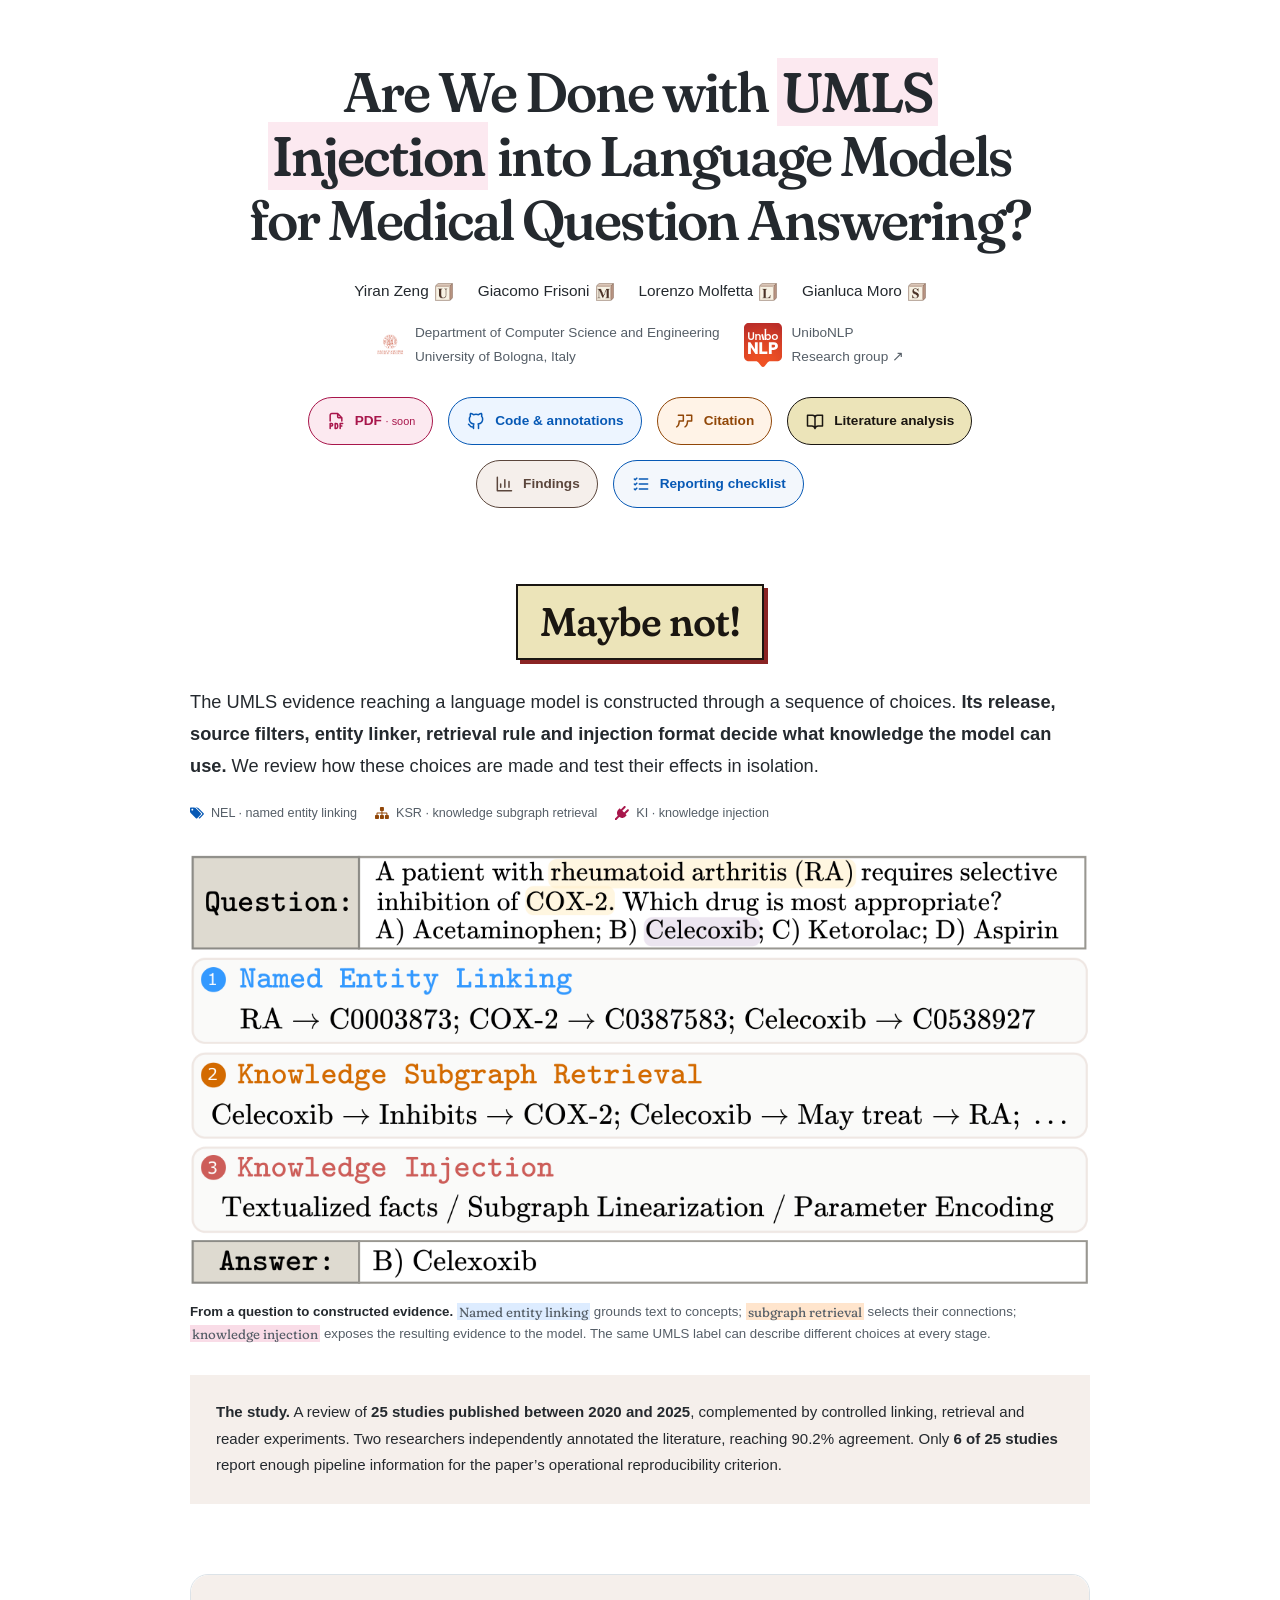
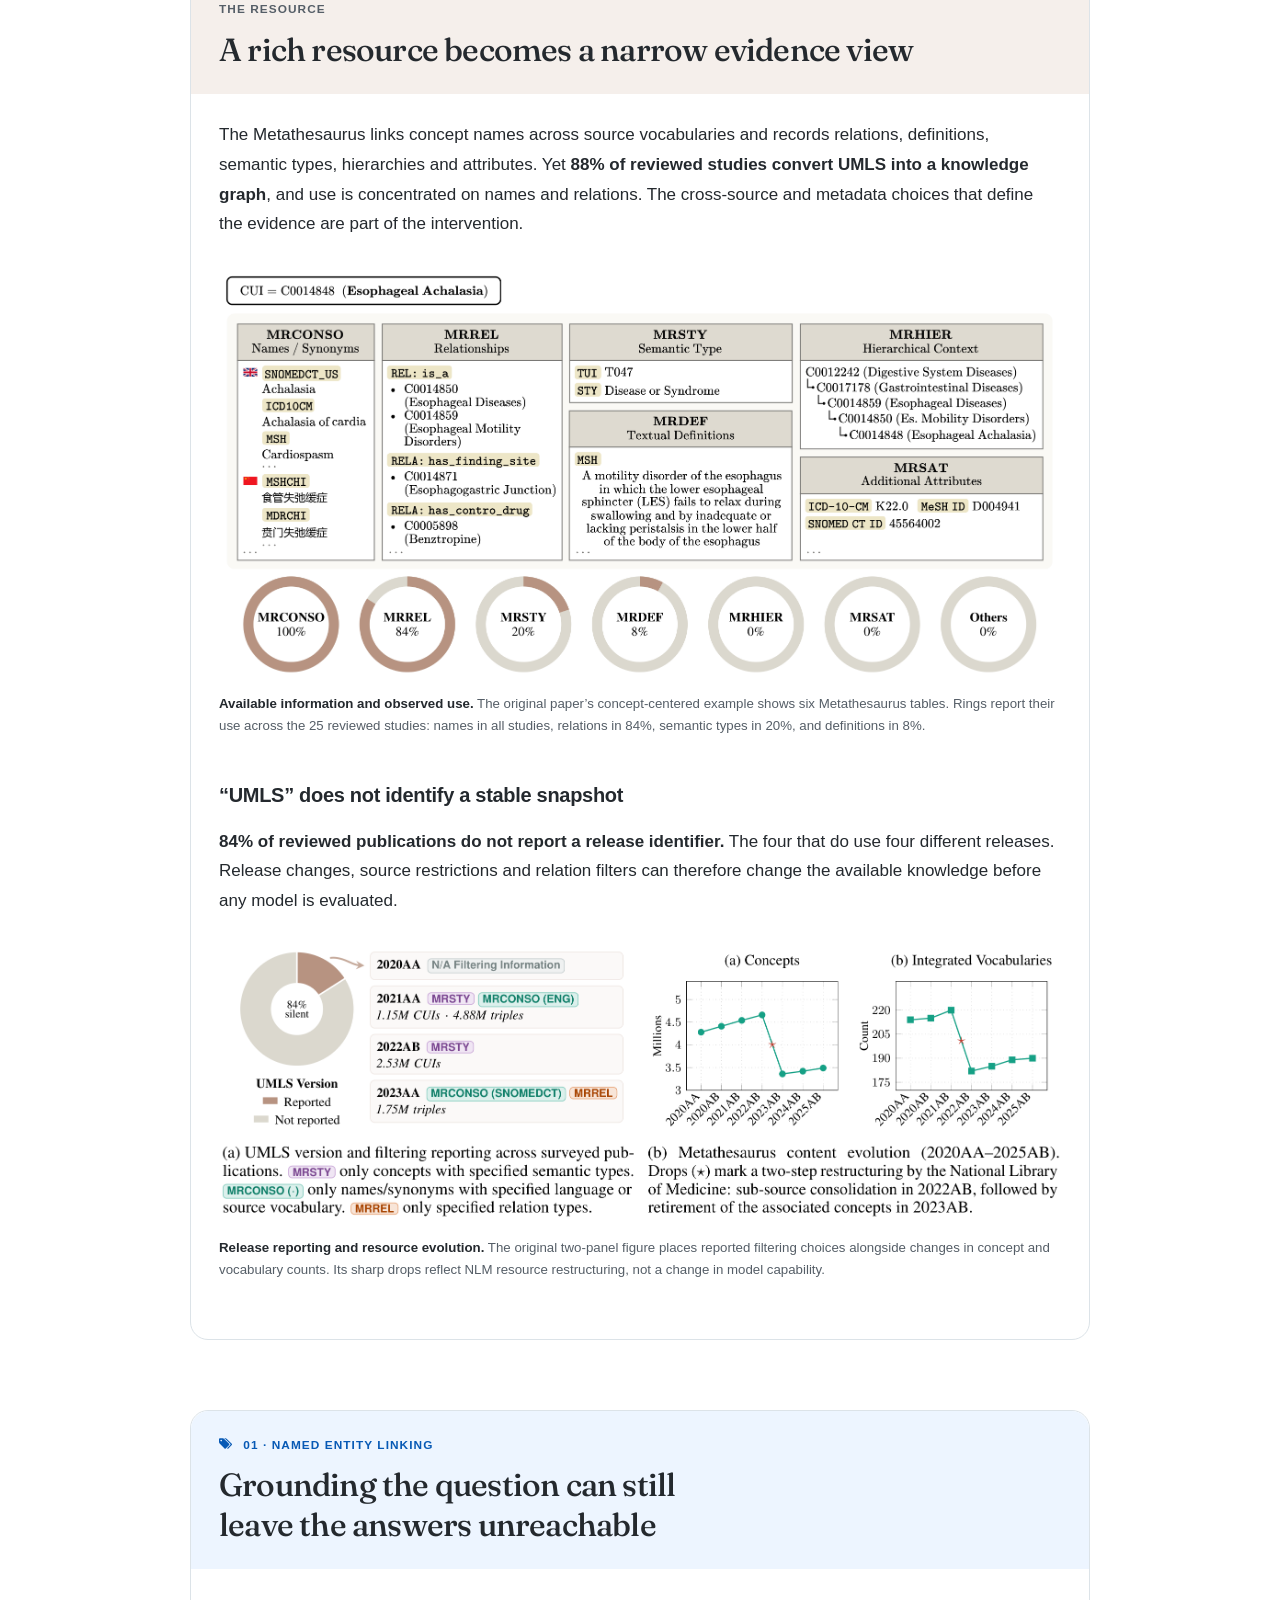
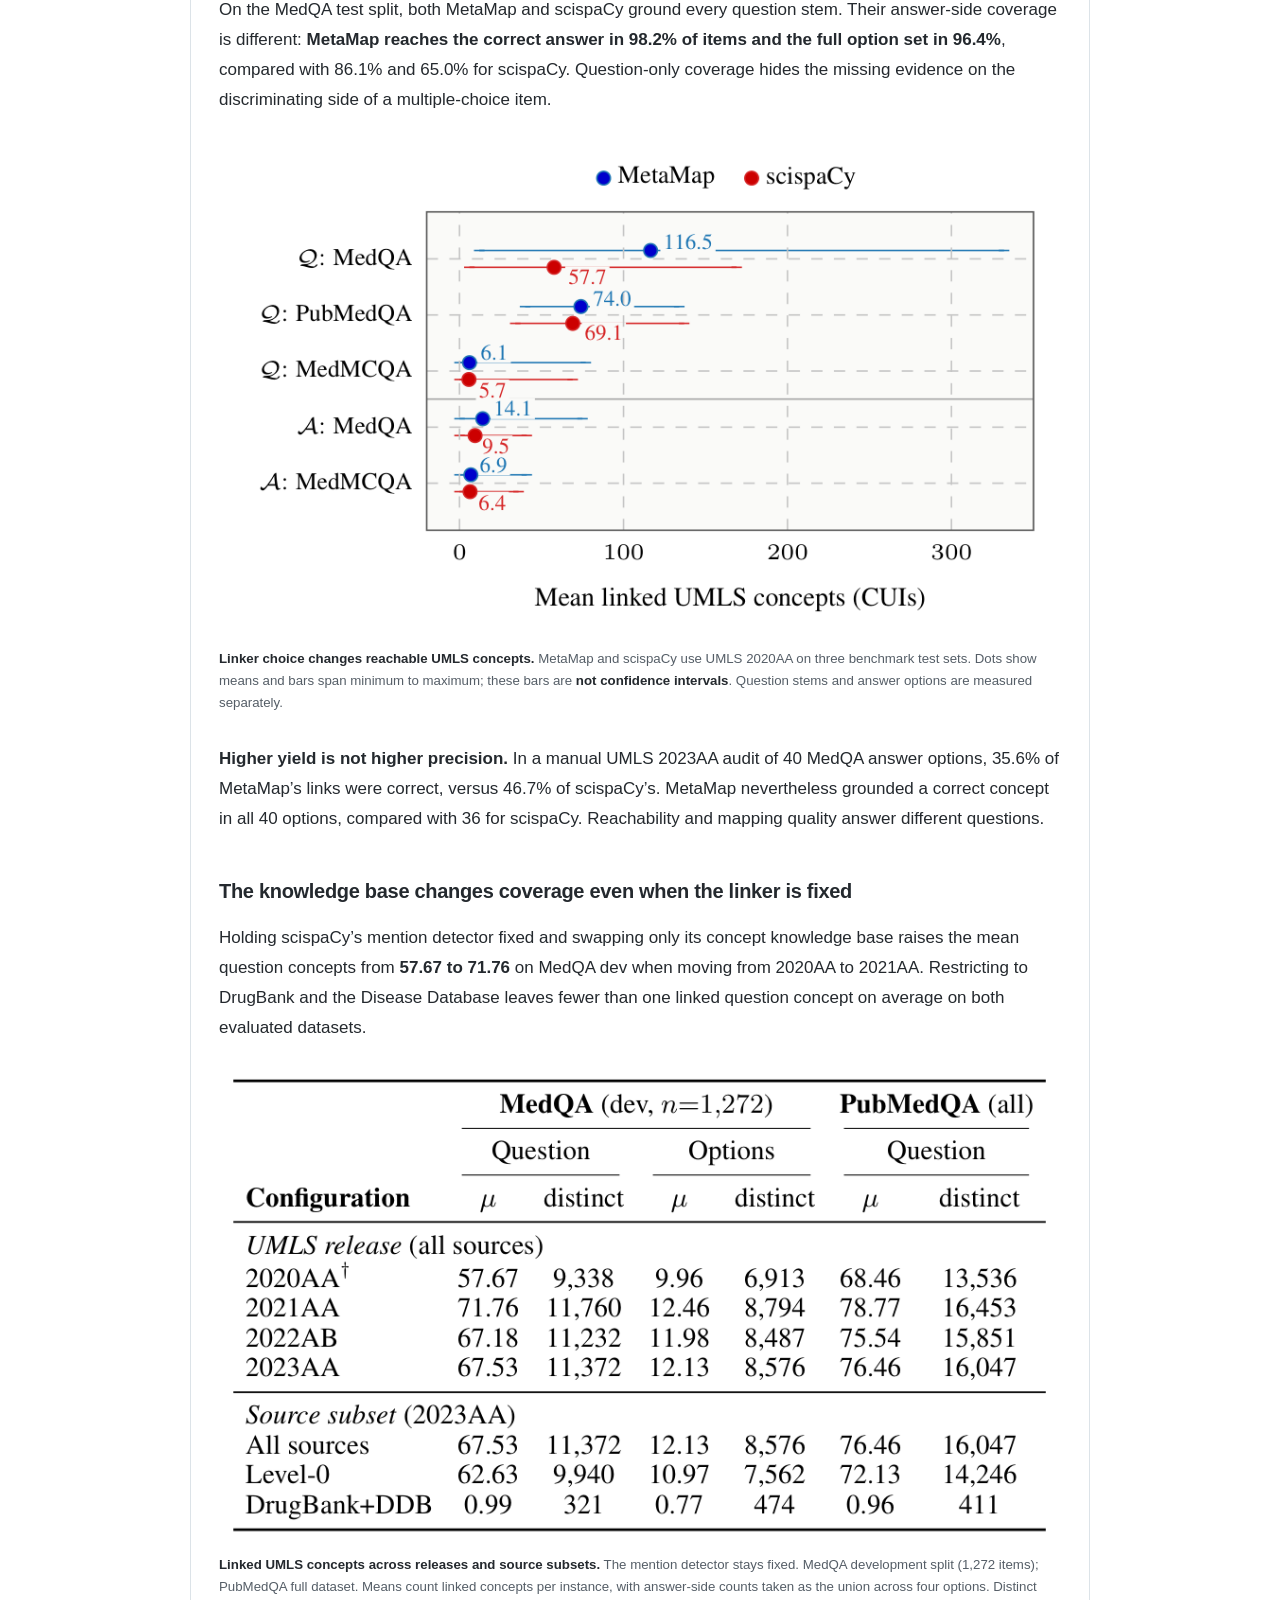
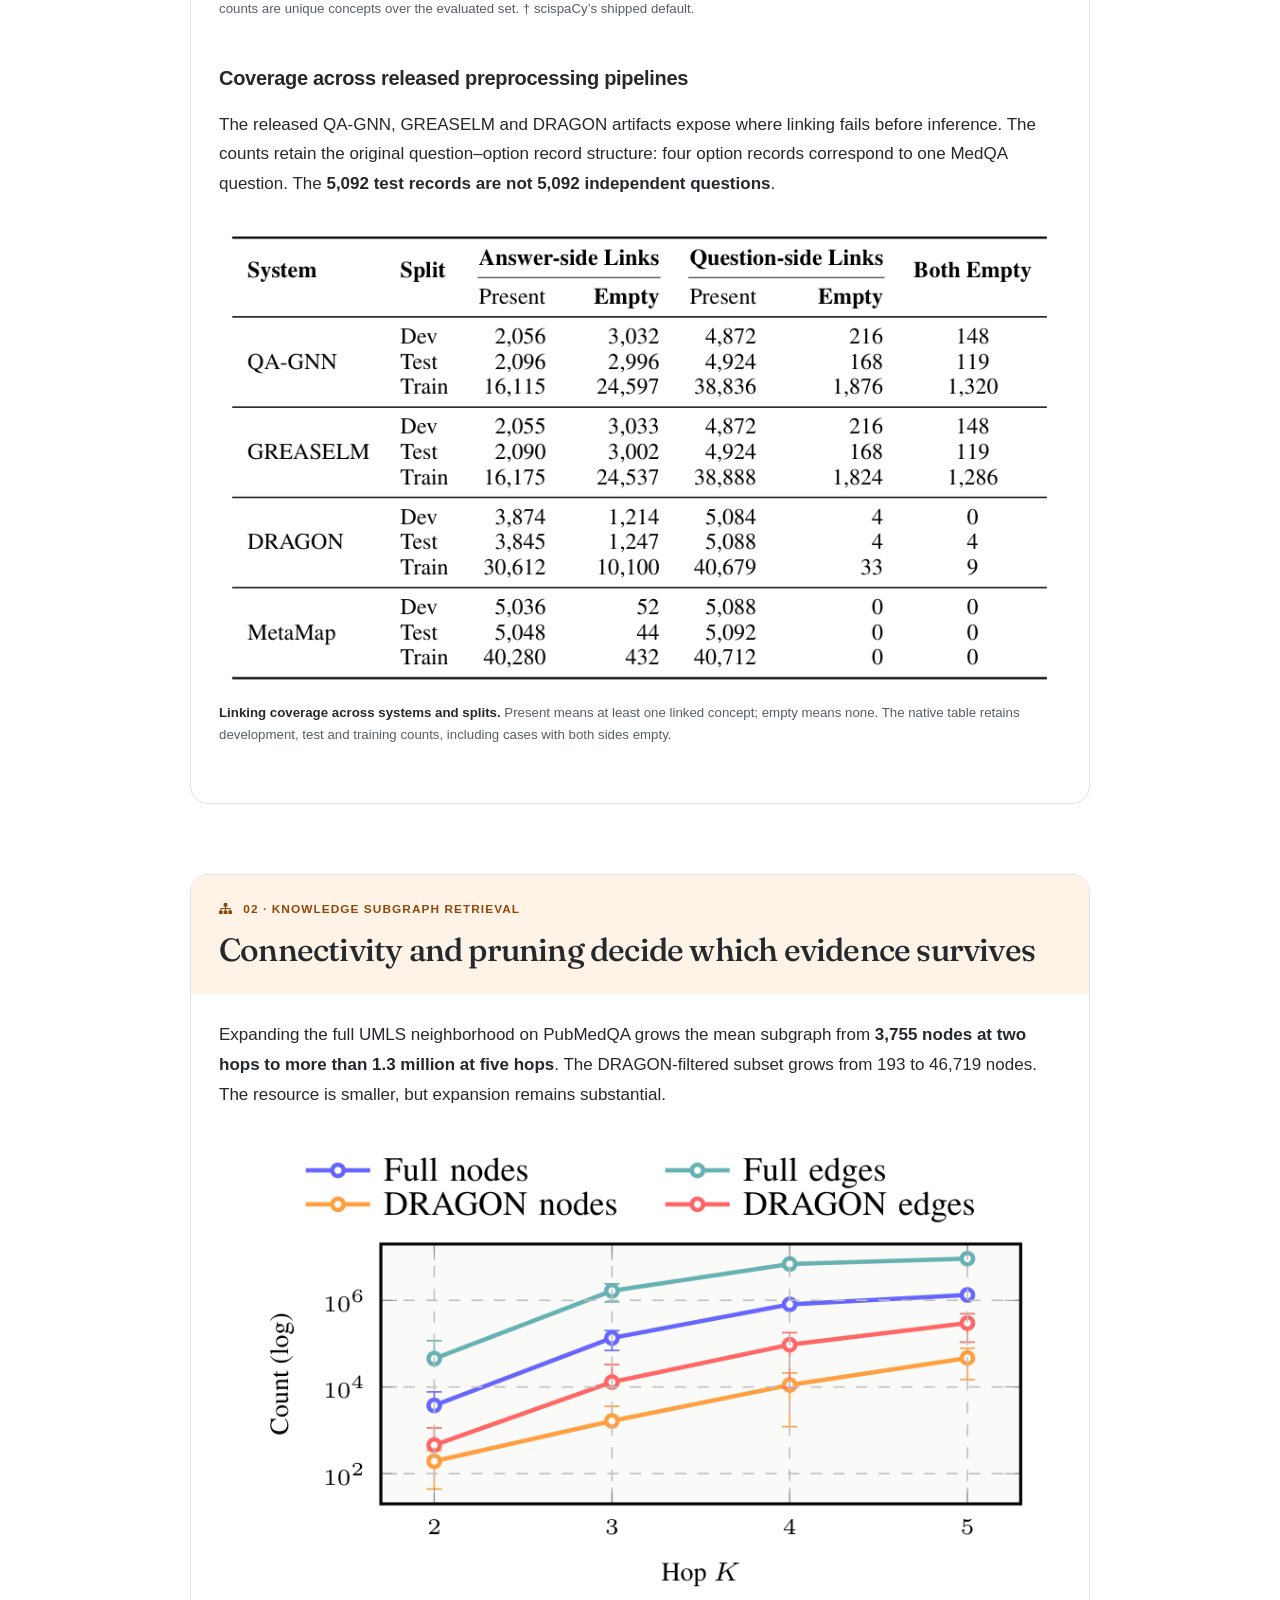
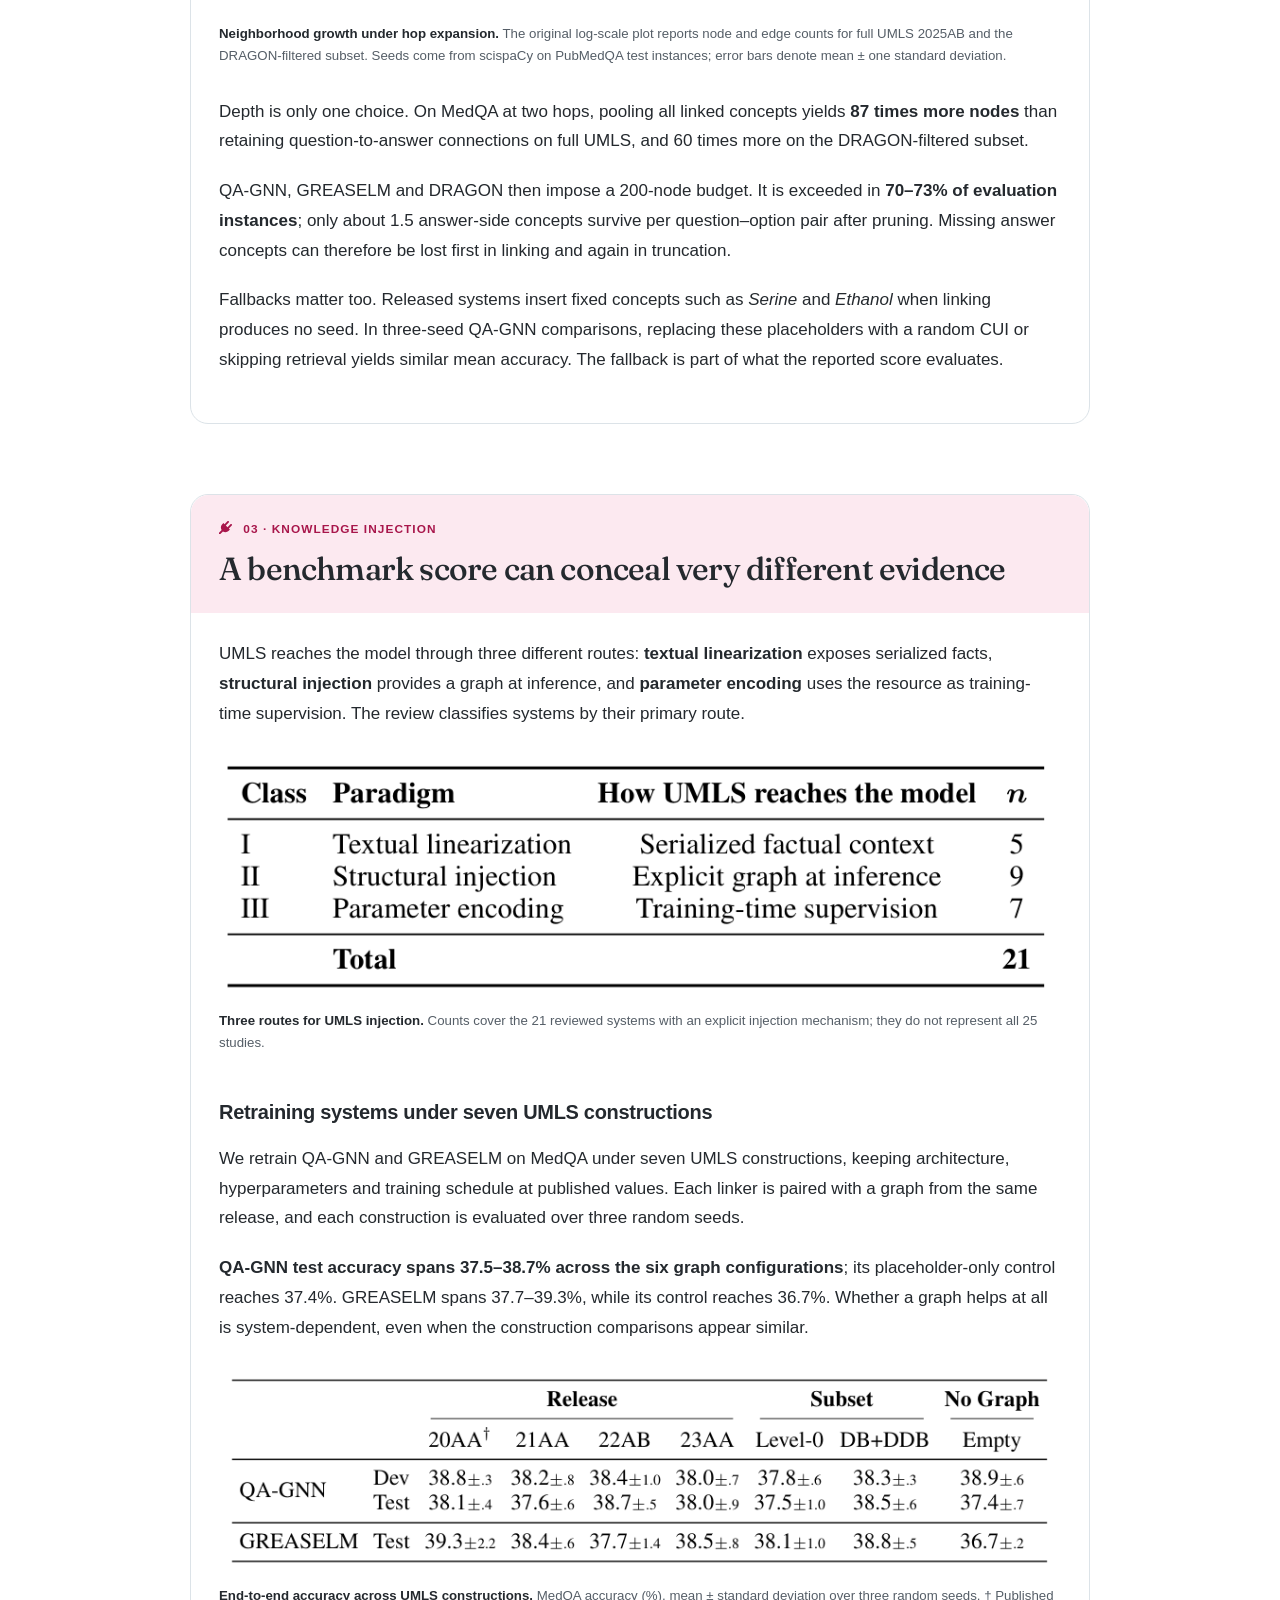
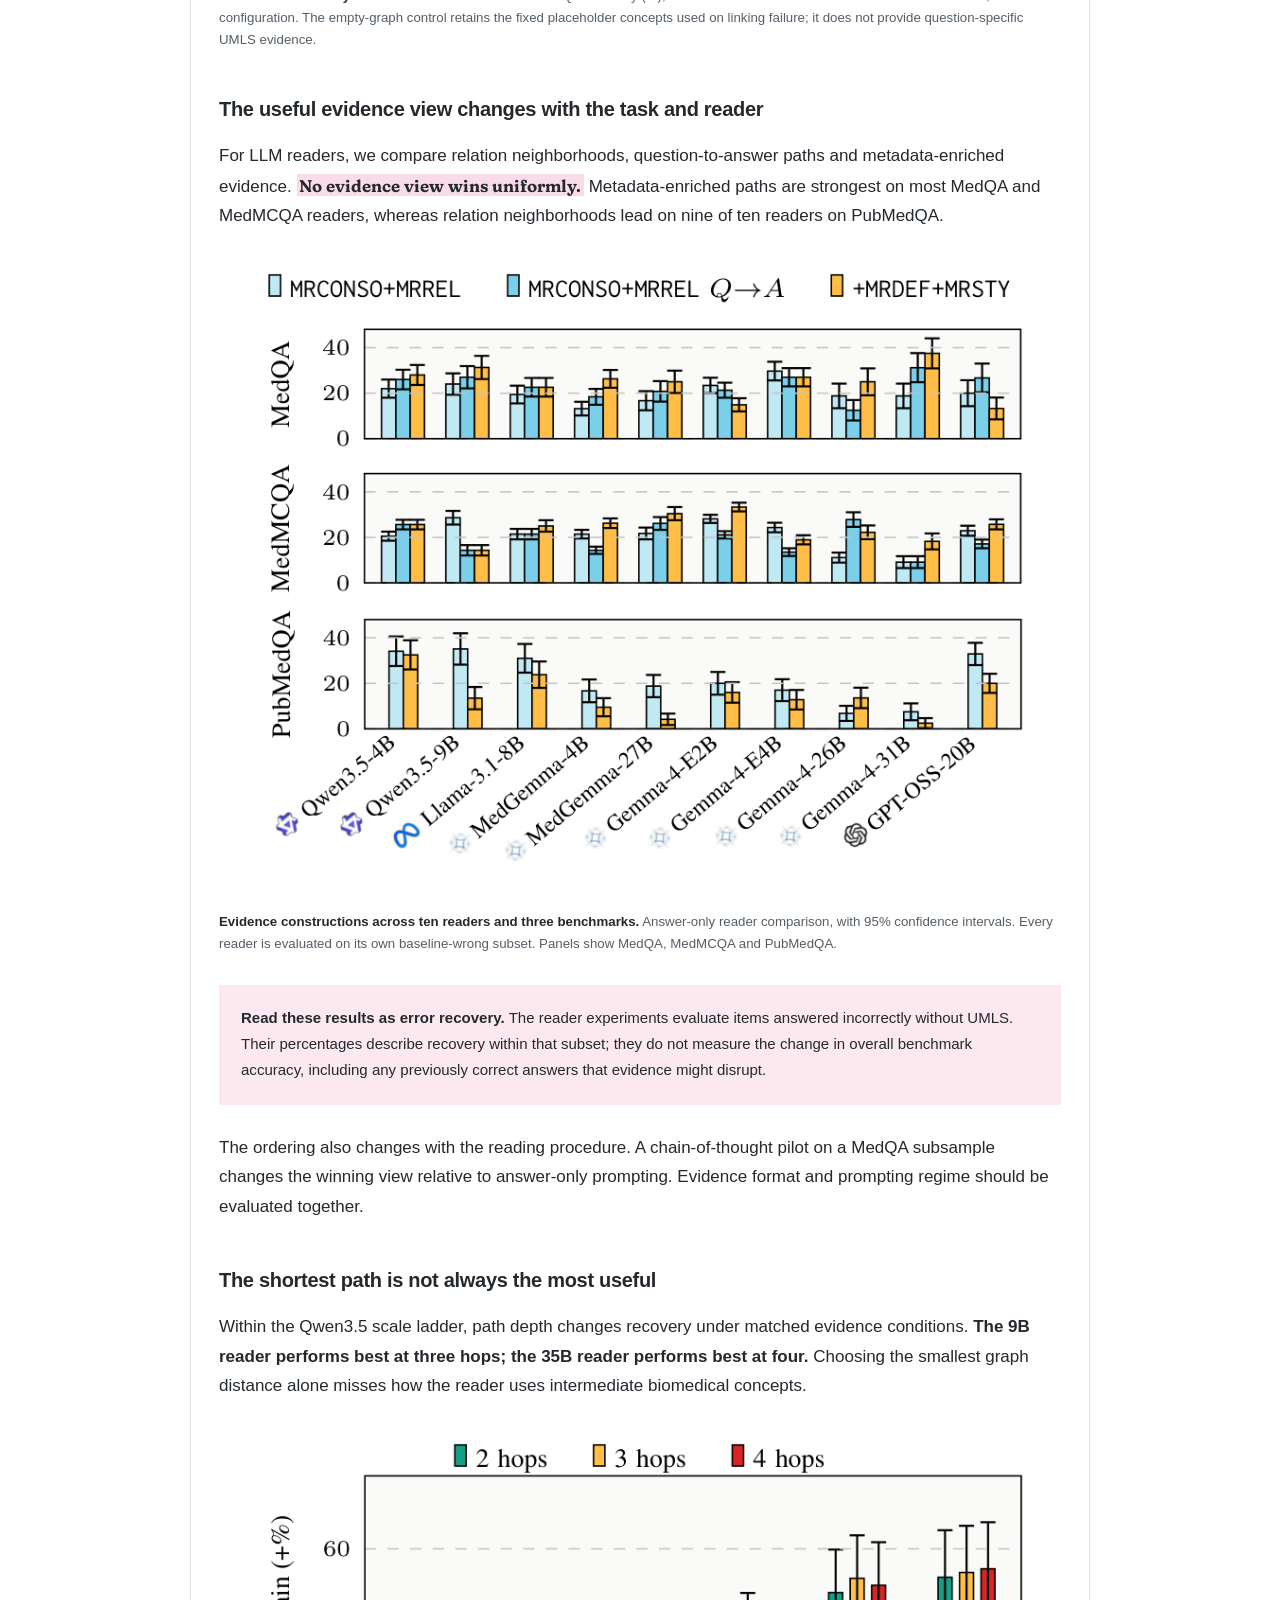
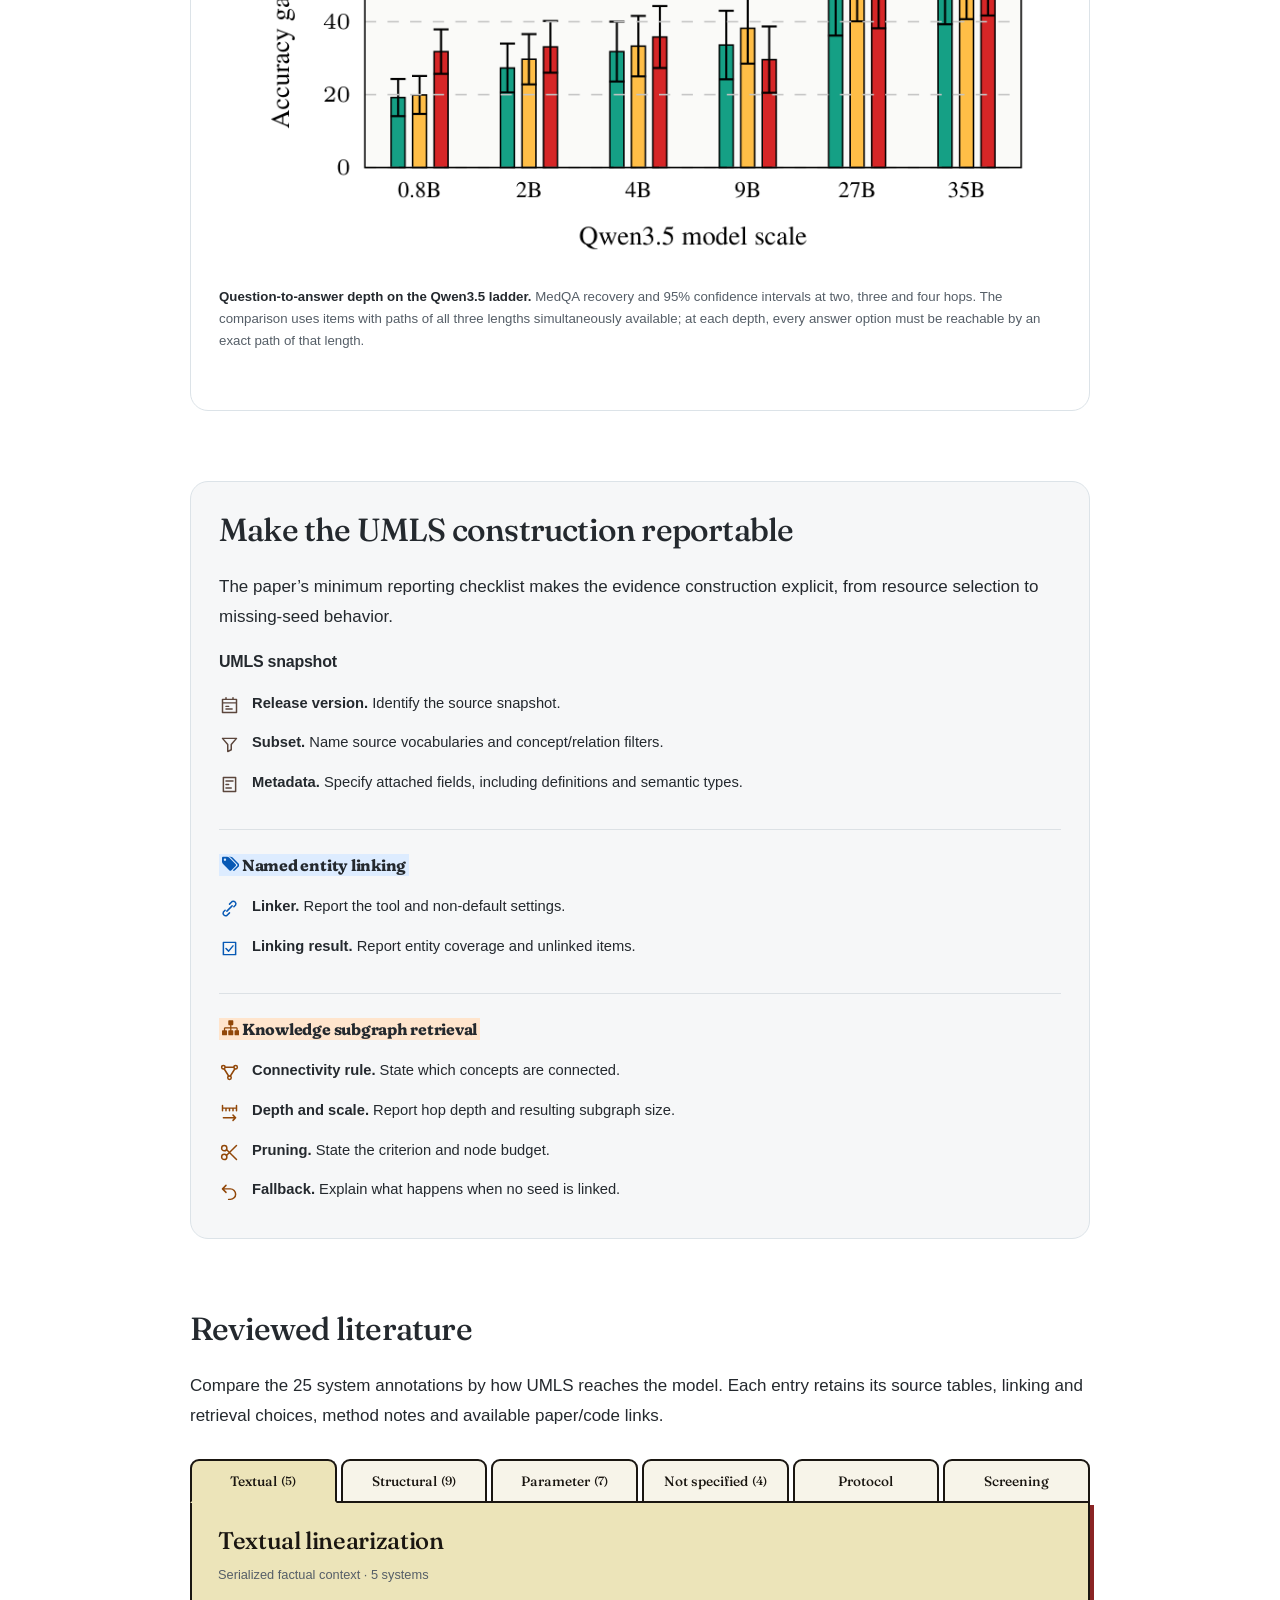
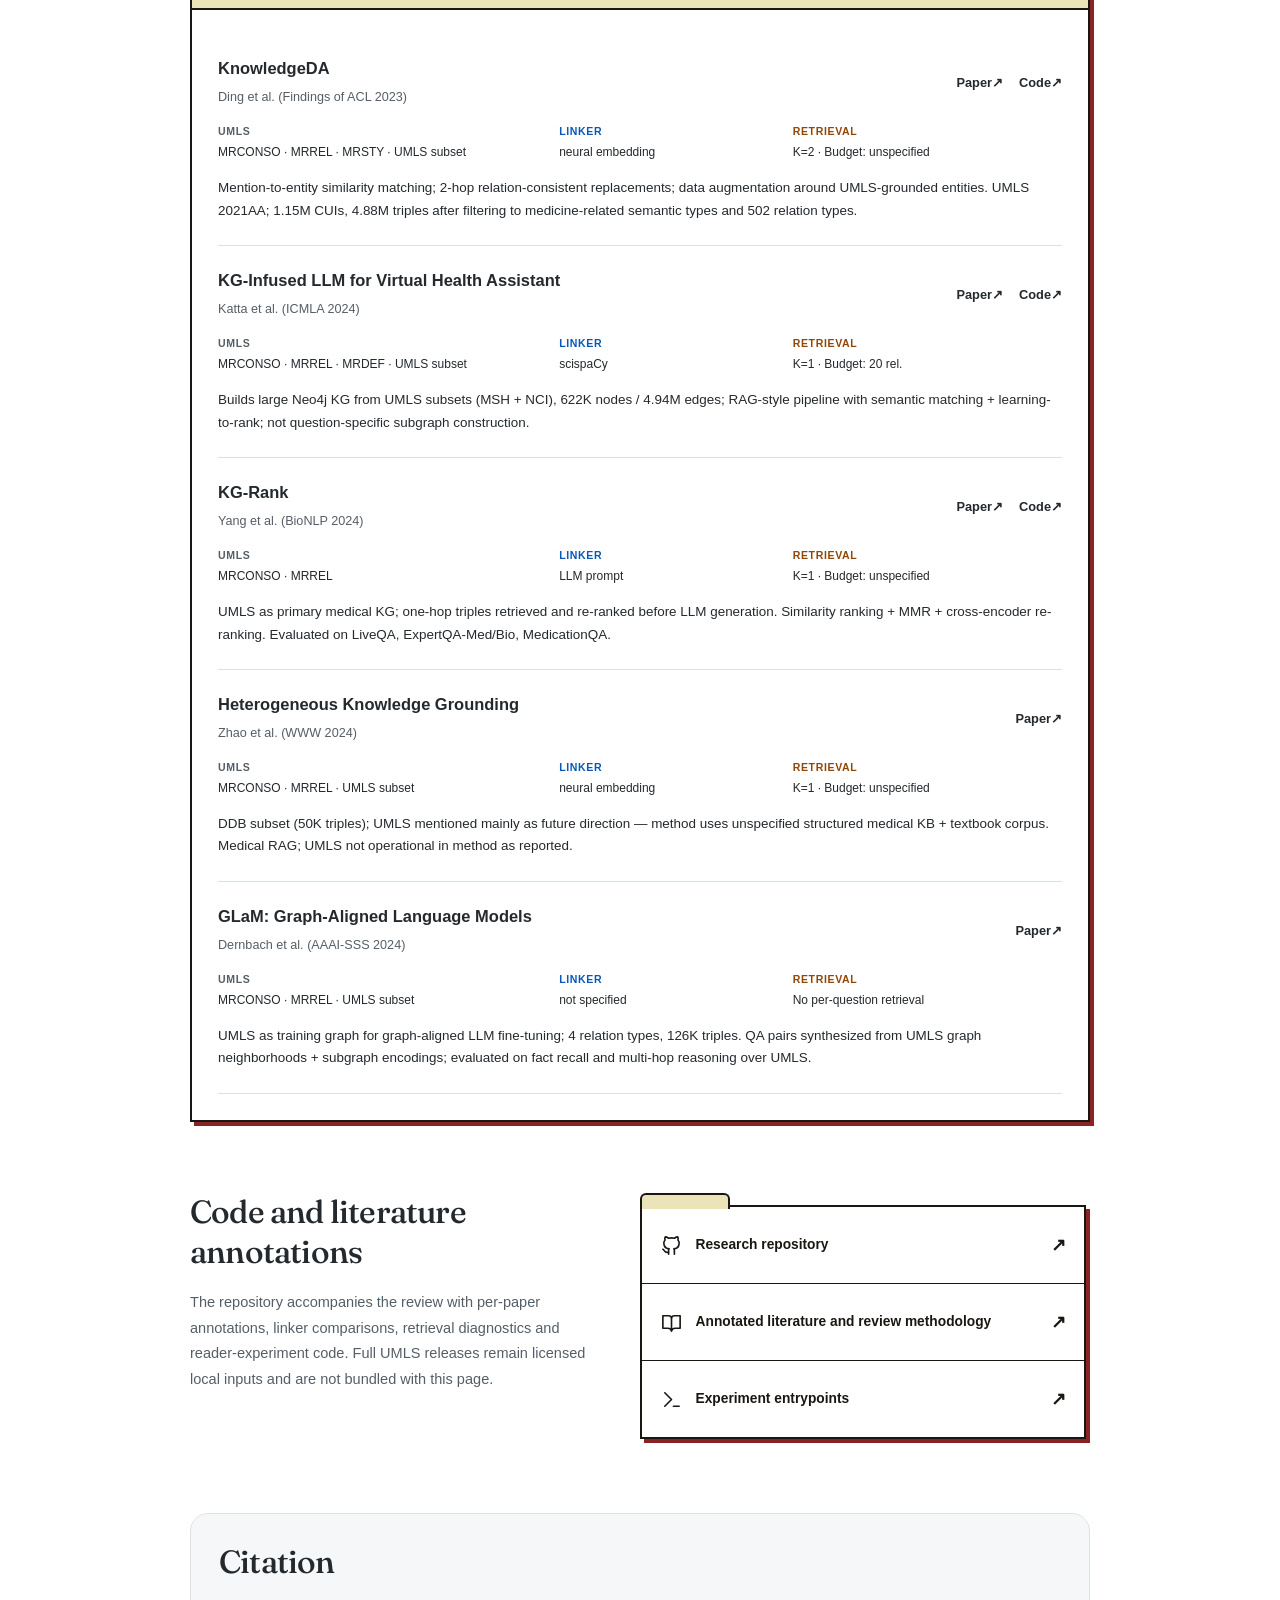
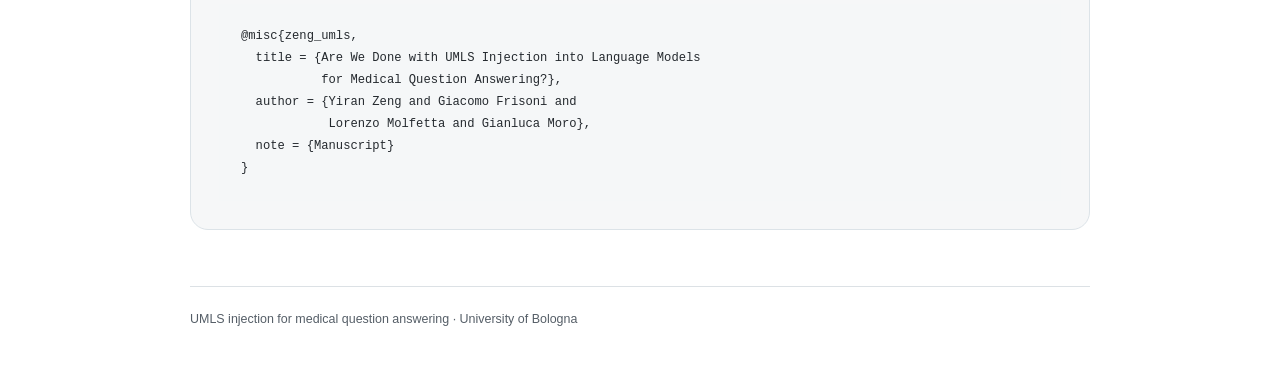
==== commit 52a95e91: "style: highlight resource links only on interaction" ====
--- a/docs/index.html
+++ b/docs/index.html
@@ -112,7 +112,6 @@
     .link-list::before { content: ""; position: absolute; top: -14px; left: -2px; width: 86px; height: 14px; border: 2px solid #1a1611; border-bottom: 0; border-radius: 6px 6px 0 0; background: #ece4b9; }
     .link-list li + li { border-top: 1px solid #1a1611; }
     .link-list a { display: grid; grid-template-columns: 23px minmax(0,1fr) 16px; align-items: center; gap: 13px; min-height: 76px; padding: 18px; color: #1a1611; font-size: .86rem; font-weight: 600; line-height: 1.5; }
-    .link-list li:first-child a { background: #ece4b9; }
     .link-list a::after { content: "↗"; justify-self: end; font-size: 1.1rem; }
     .link-list a:hover, .link-list a:focus-visible { background: #f4efd8; color: #8a2424; }
     .link-list a:focus-visible { outline-offset: -5px; }
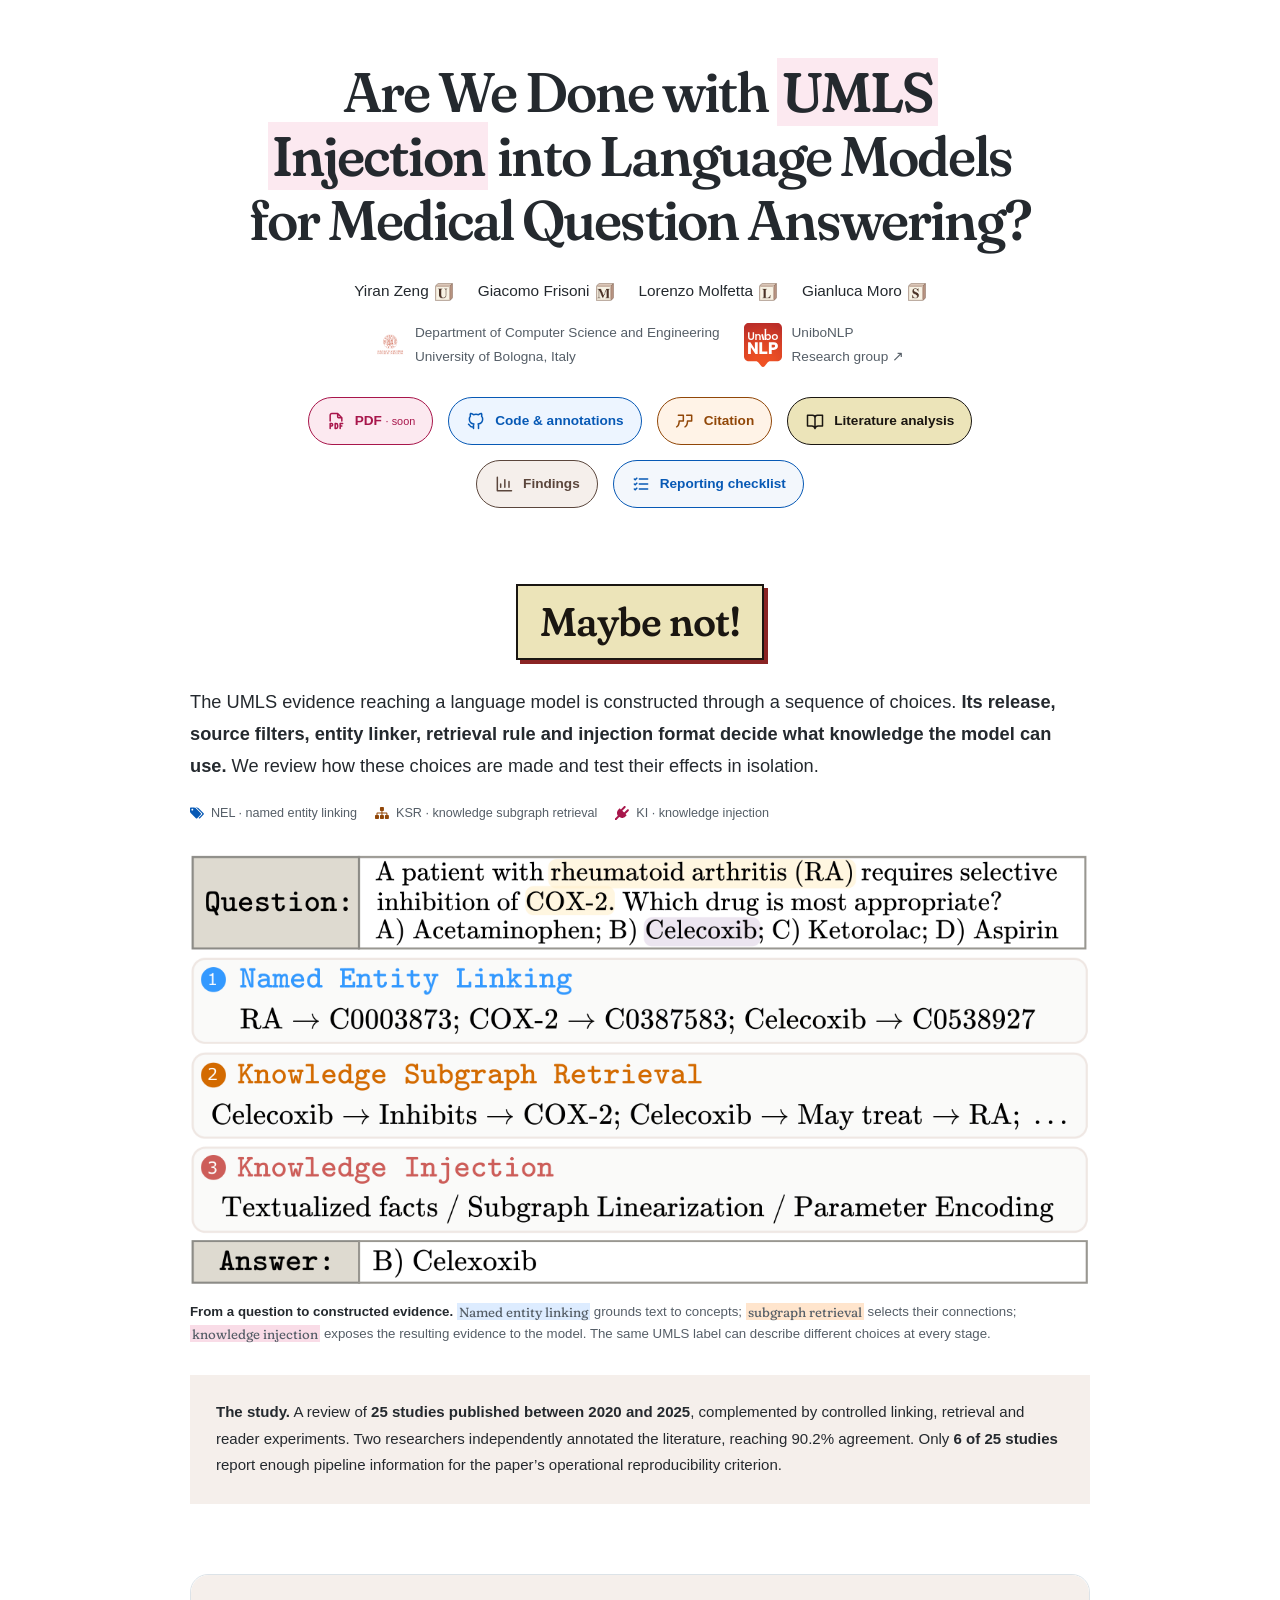
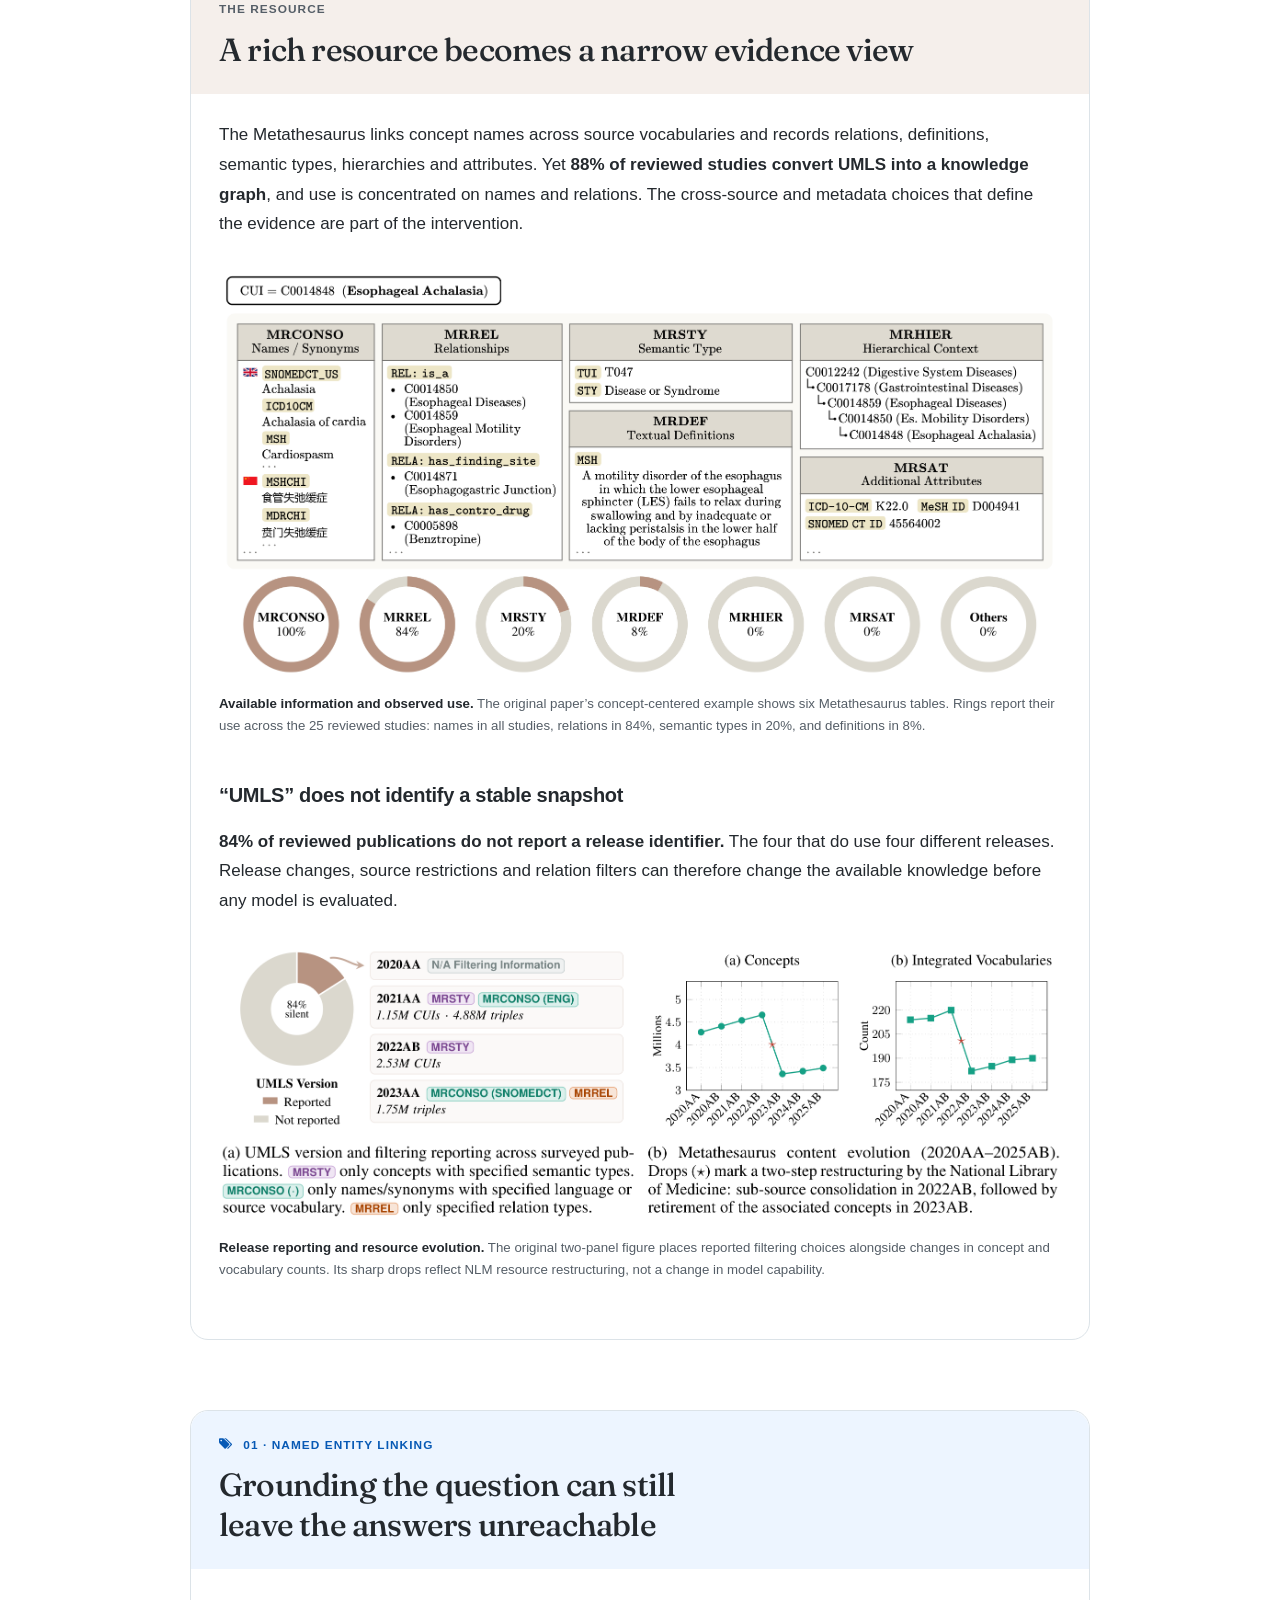
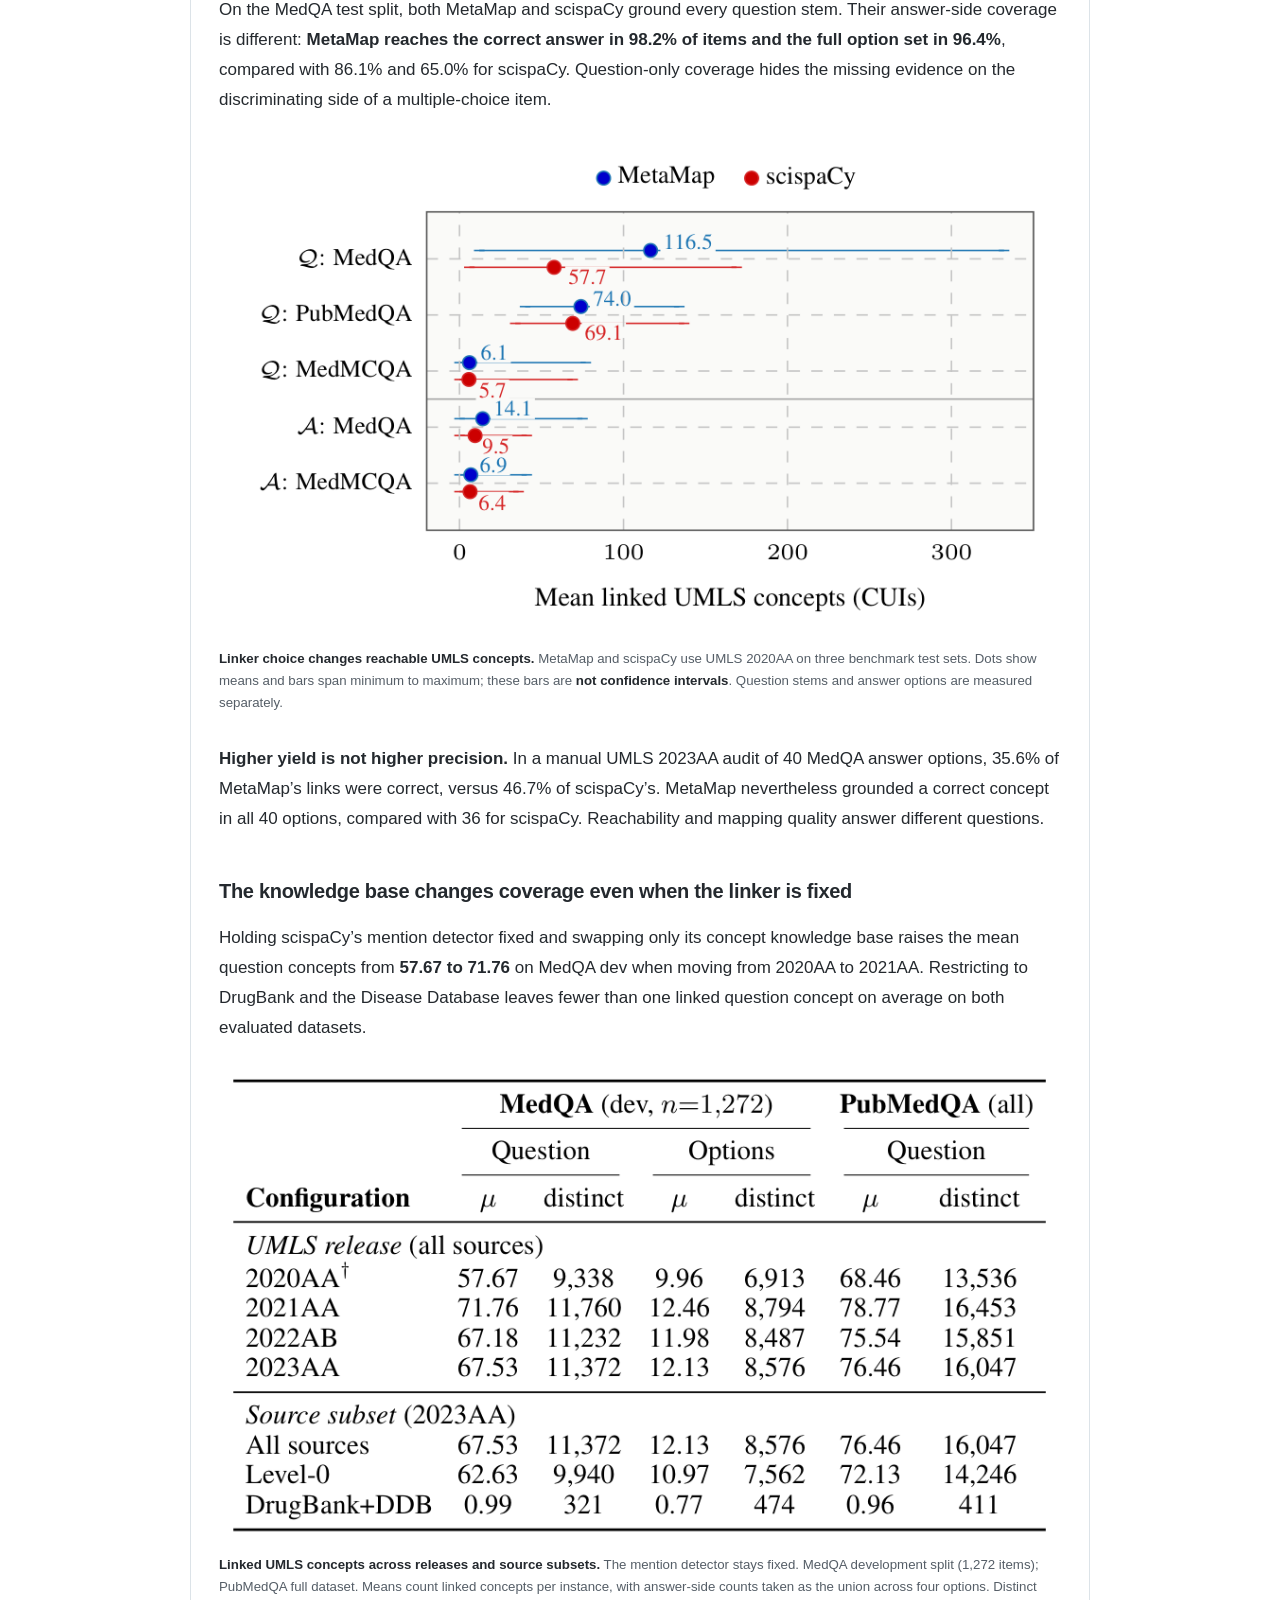
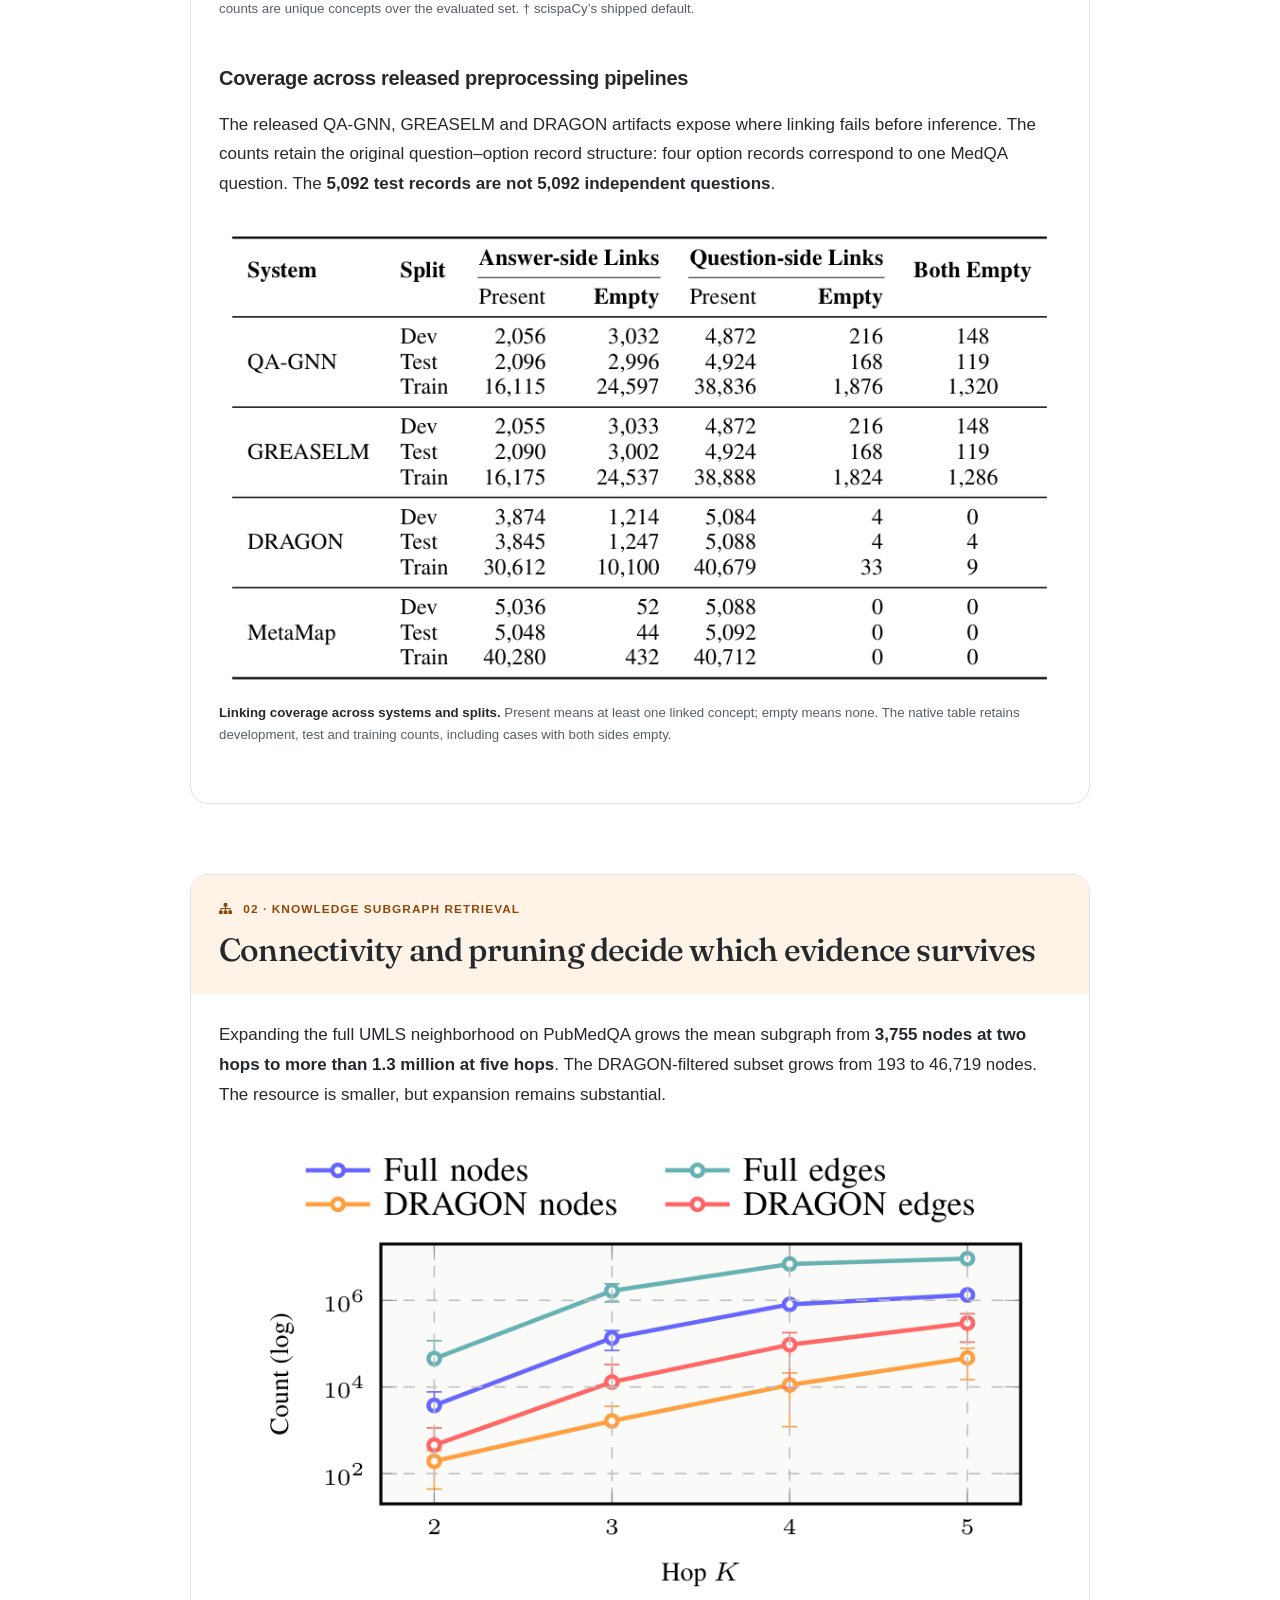
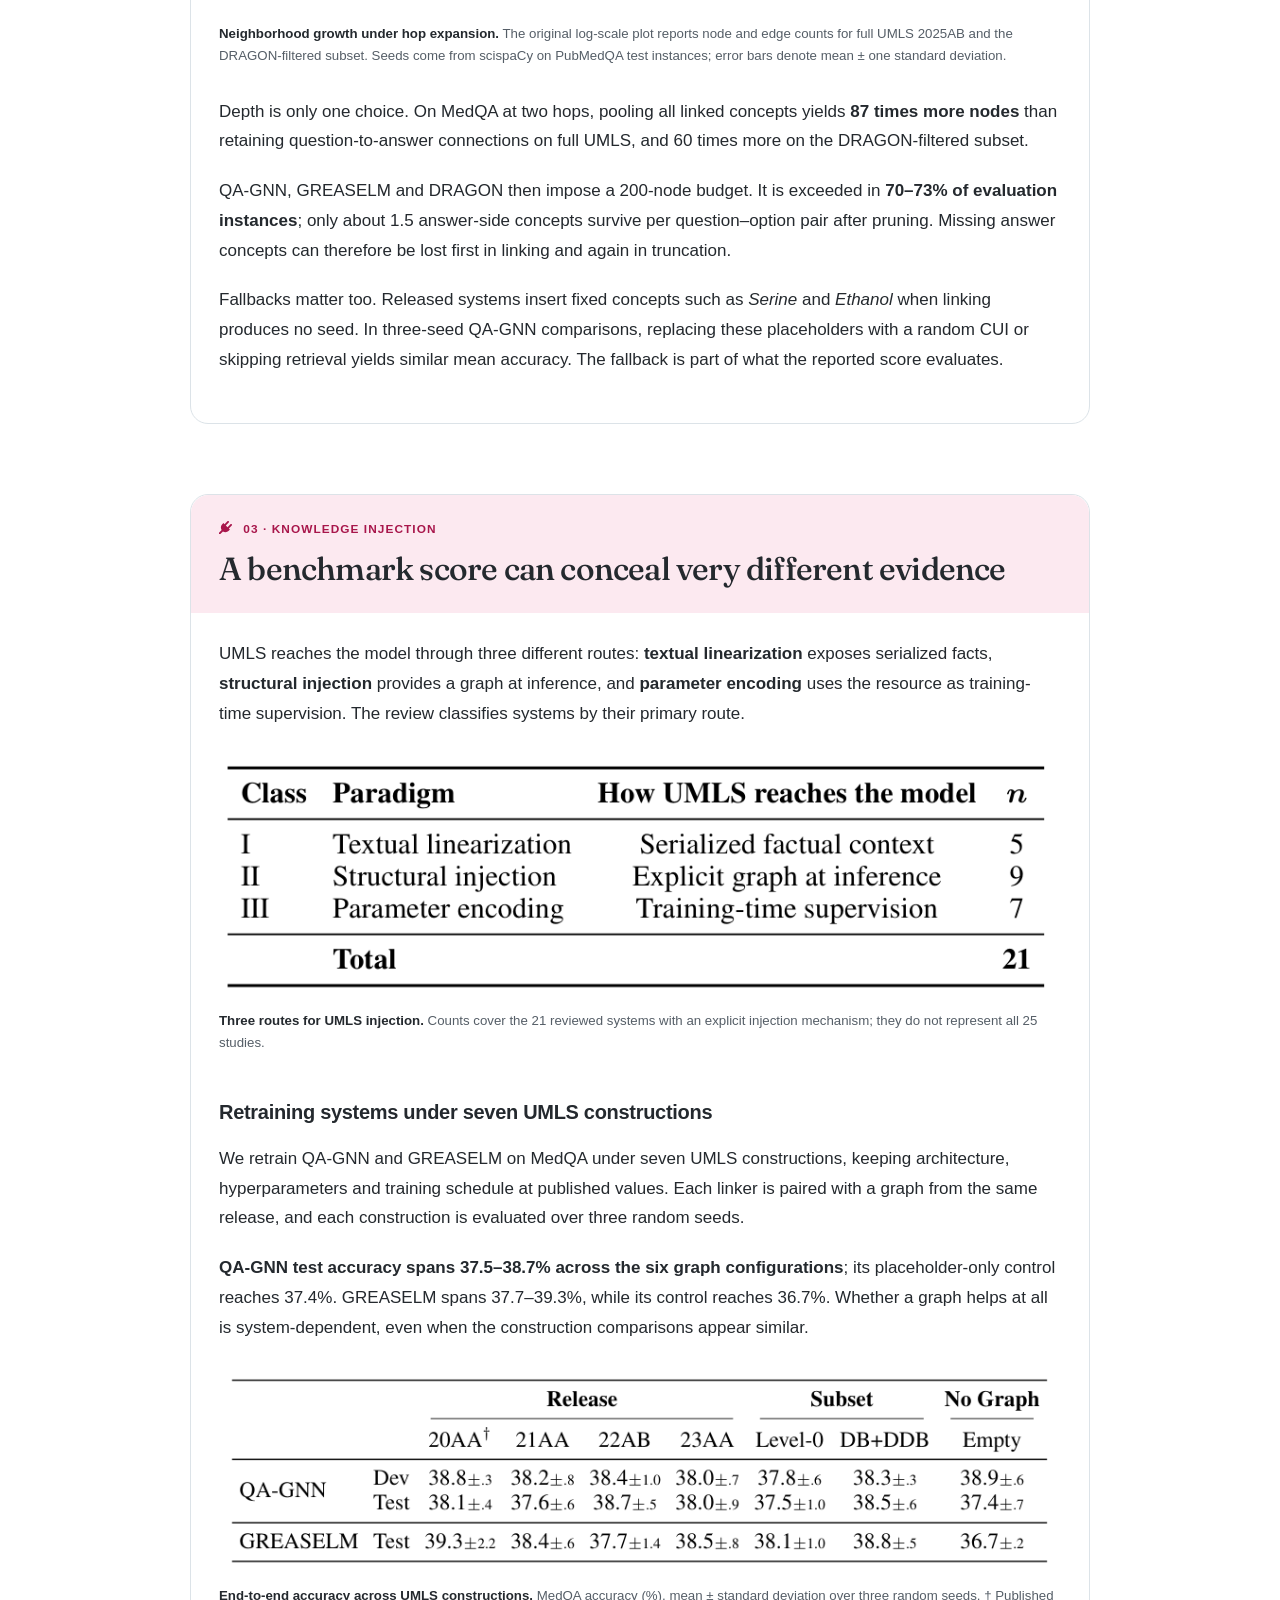
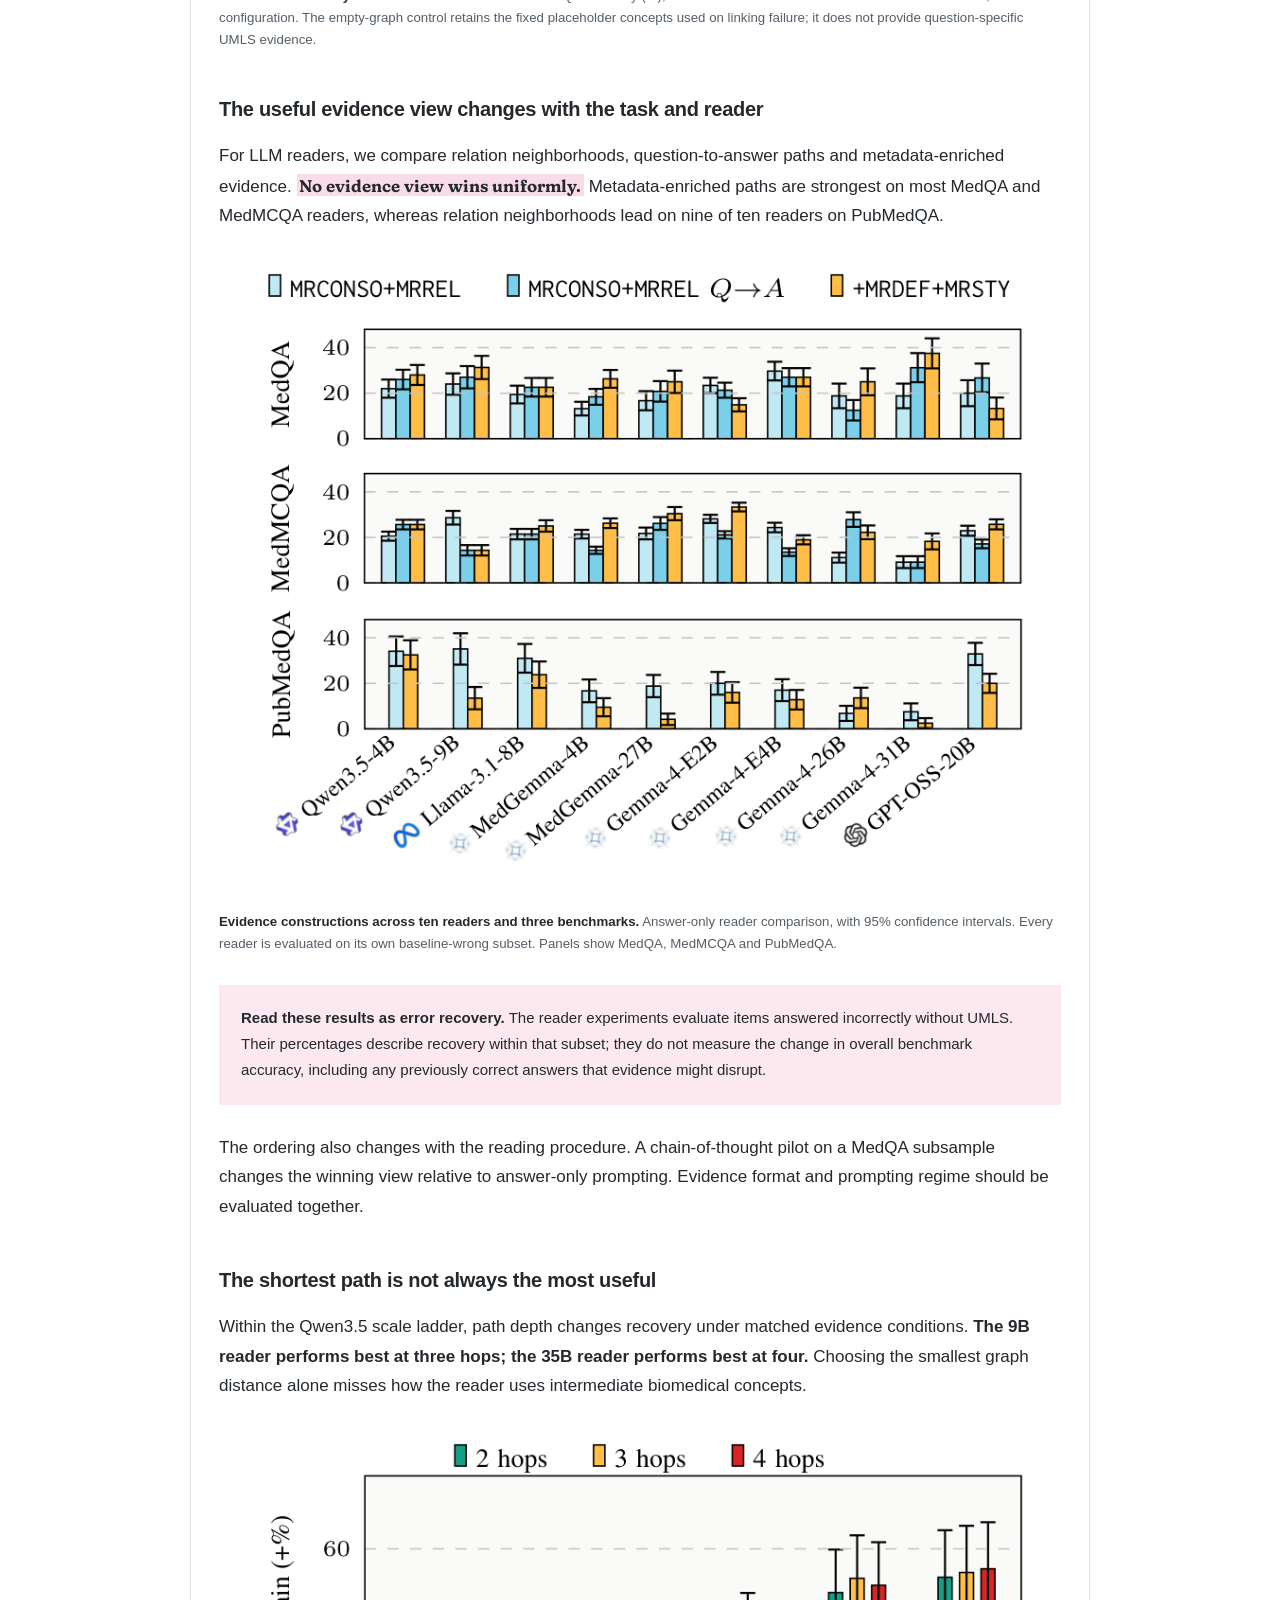
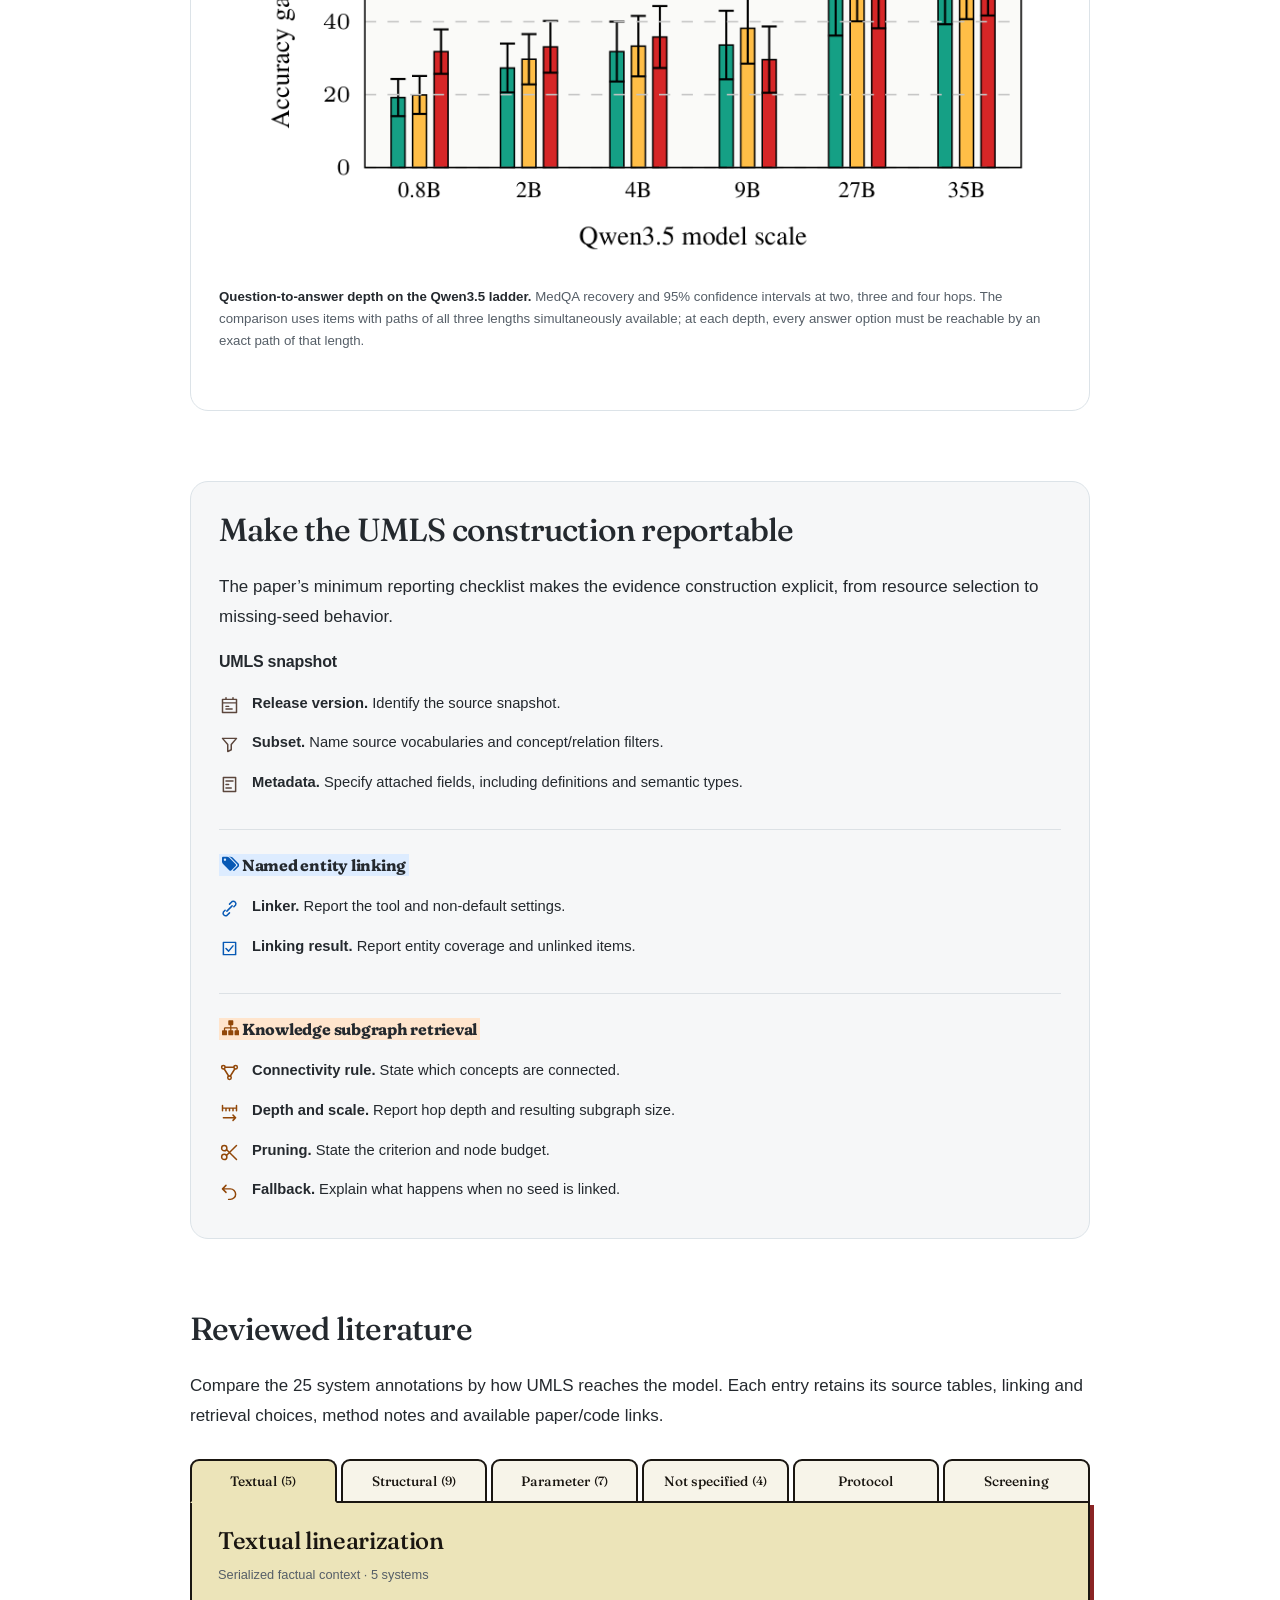
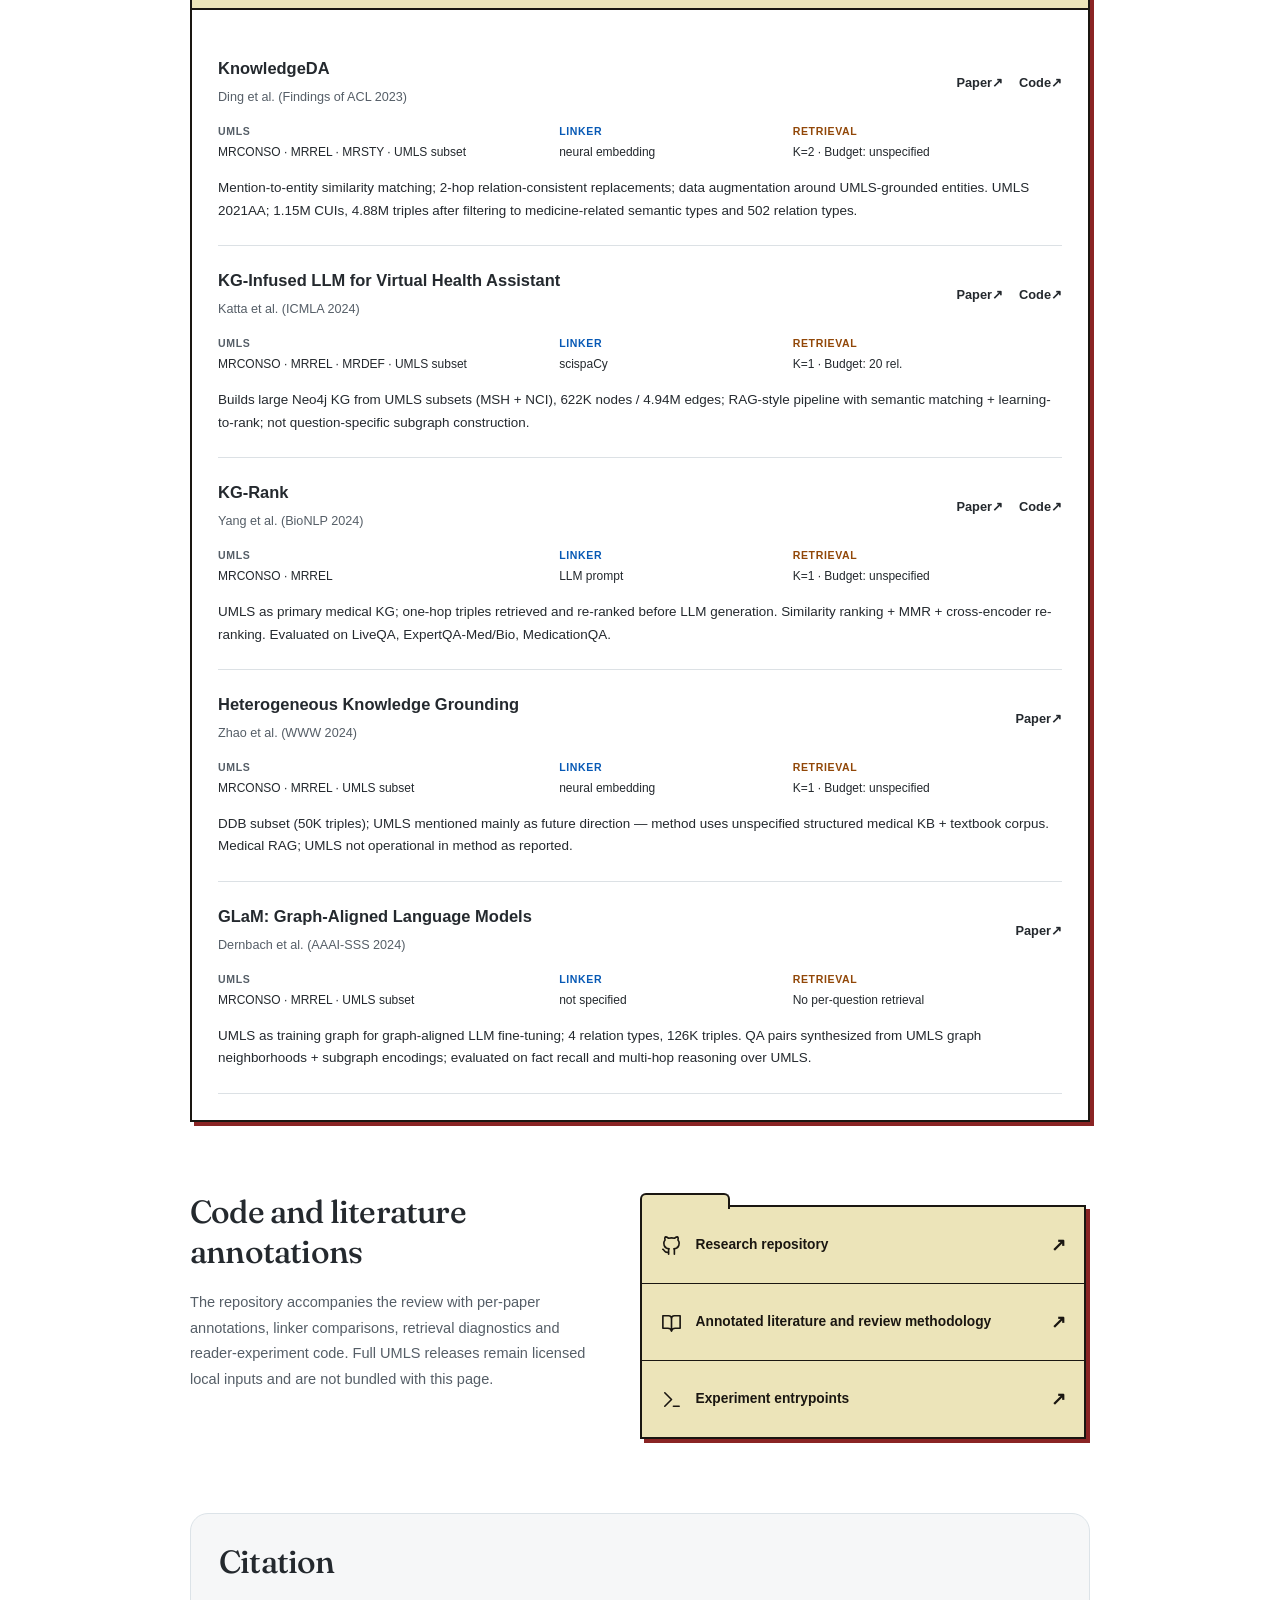
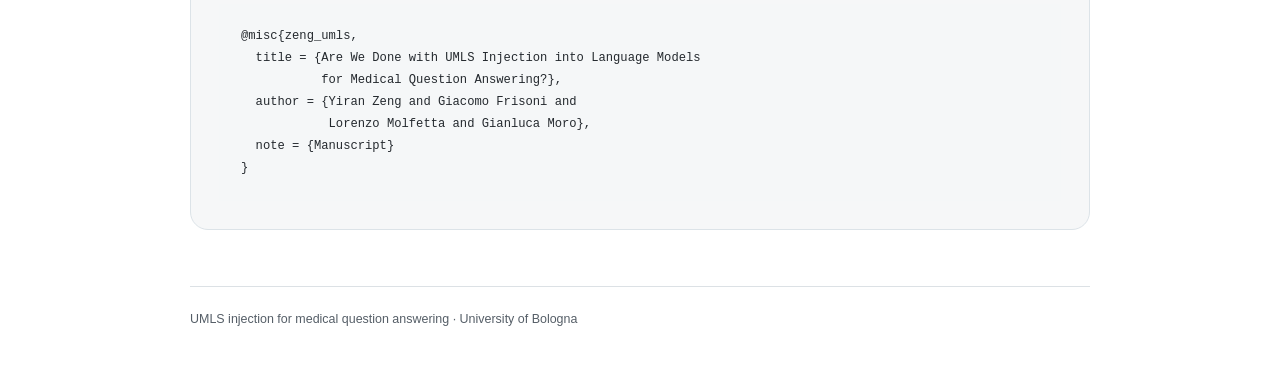
==== commit 3eee6f78: "style: warm resource colors with stronger hover emphasis" ====
--- a/docs/index.html
+++ b/docs/index.html
@@ -111,9 +111,9 @@
     .link-list { position: relative; margin: 13px 4px 4px 0; padding: 0; list-style: none; border: 2px solid #1a1611; box-shadow: 4px 4px 0 #8a2424; }
     .link-list::before { content: ""; position: absolute; top: -14px; left: -2px; width: 86px; height: 14px; border: 2px solid #1a1611; border-bottom: 0; border-radius: 6px 6px 0 0; background: #ece4b9; }
     .link-list li + li { border-top: 1px solid #1a1611; }
-    .link-list a { display: grid; grid-template-columns: 23px minmax(0,1fr) 16px; align-items: center; gap: 13px; min-height: 76px; padding: 18px; color: #1a1611; font-size: .86rem; font-weight: 600; line-height: 1.5; }
+    .link-list a { display: grid; grid-template-columns: 23px minmax(0,1fr) 16px; align-items: center; gap: 13px; min-height: 76px; padding: 18px; background: #ece4b9; color: #1a1611; font-size: .86rem; font-weight: 600; line-height: 1.5; }
     .link-list a::after { content: "↗"; justify-self: end; font-size: 1.1rem; }
-    .link-list a:hover, .link-list a:focus-visible { background: #f4efd8; color: #8a2424; }
+    .link-list a:hover, .link-list a:focus-visible { background: #e0cf85; color: #8a2424; }
     .link-list a:focus-visible { outline-offset: -5px; }
     .link-list svg { width: 23px; height: 23px; fill: none; stroke: currentColor; stroke-width: 1.7; stroke-linecap: round; stroke-linejoin: round; }
     .paper-links a { font-weight: 600; }
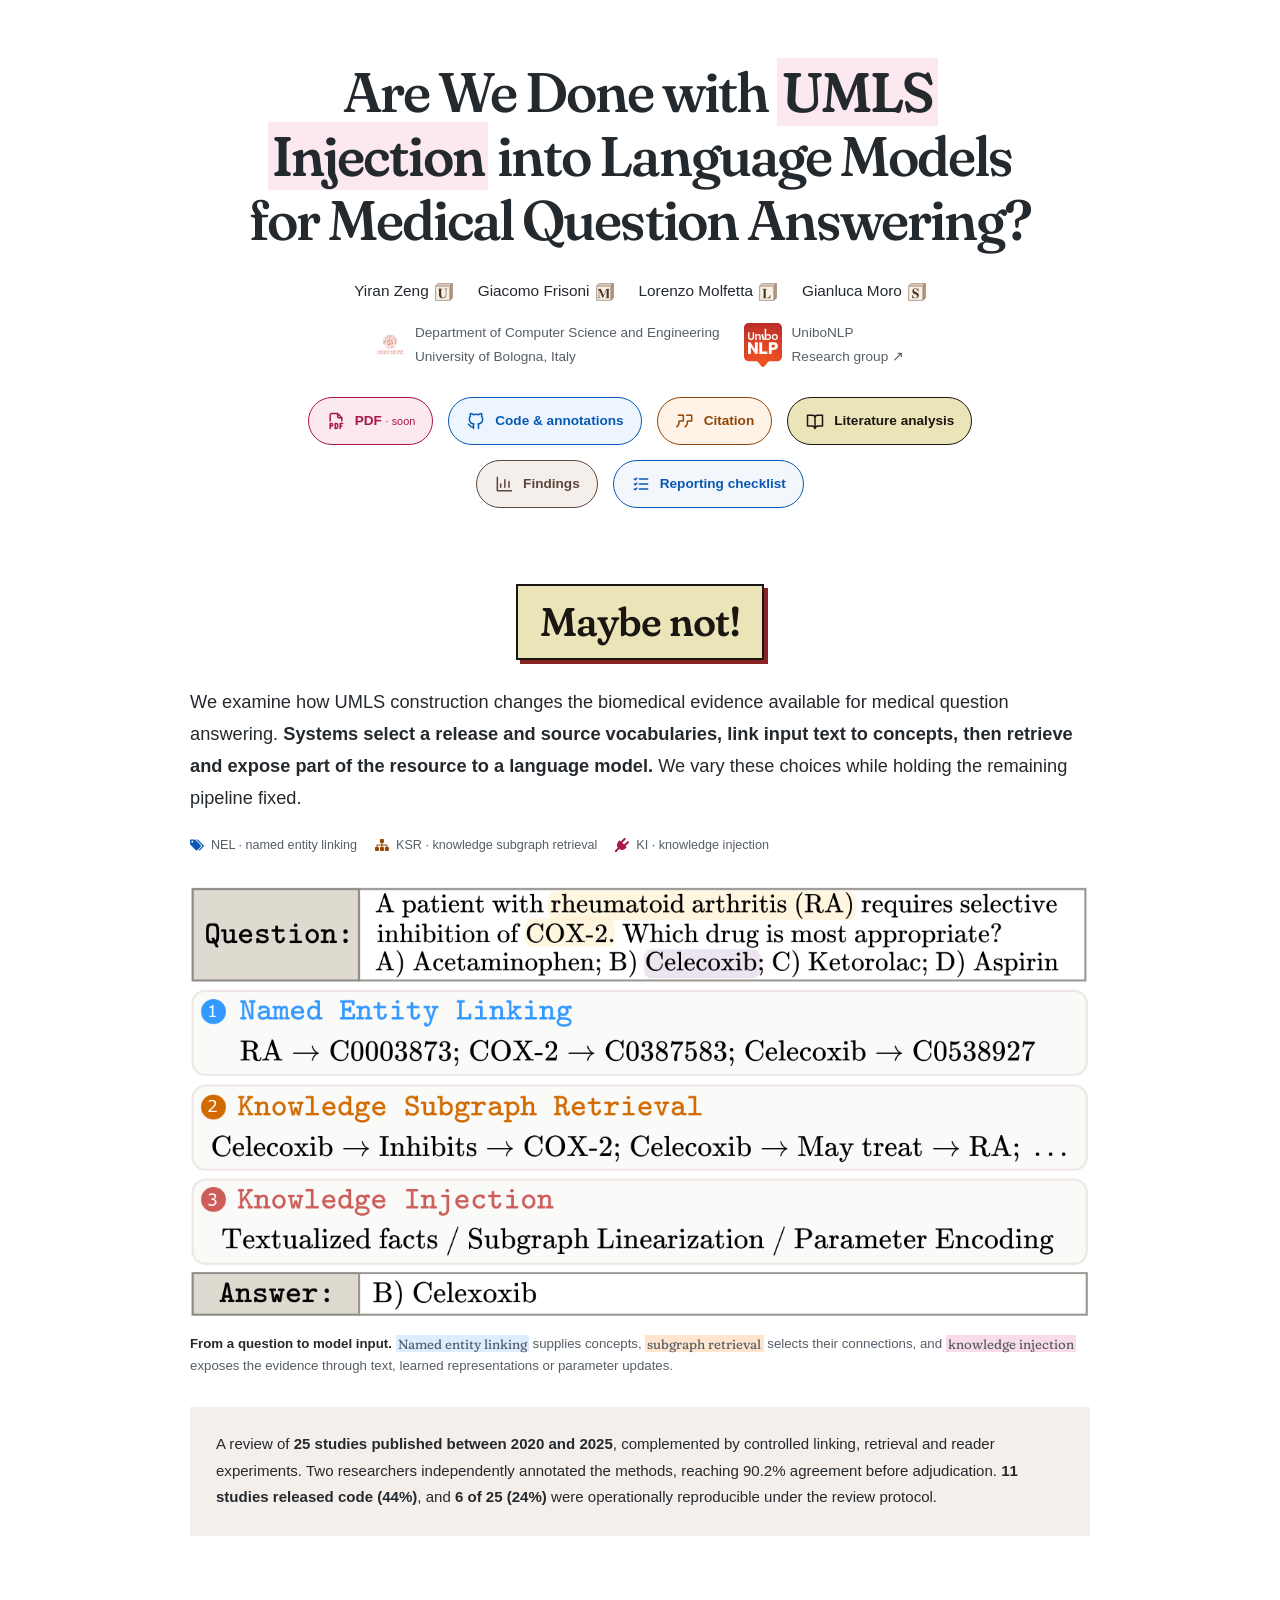
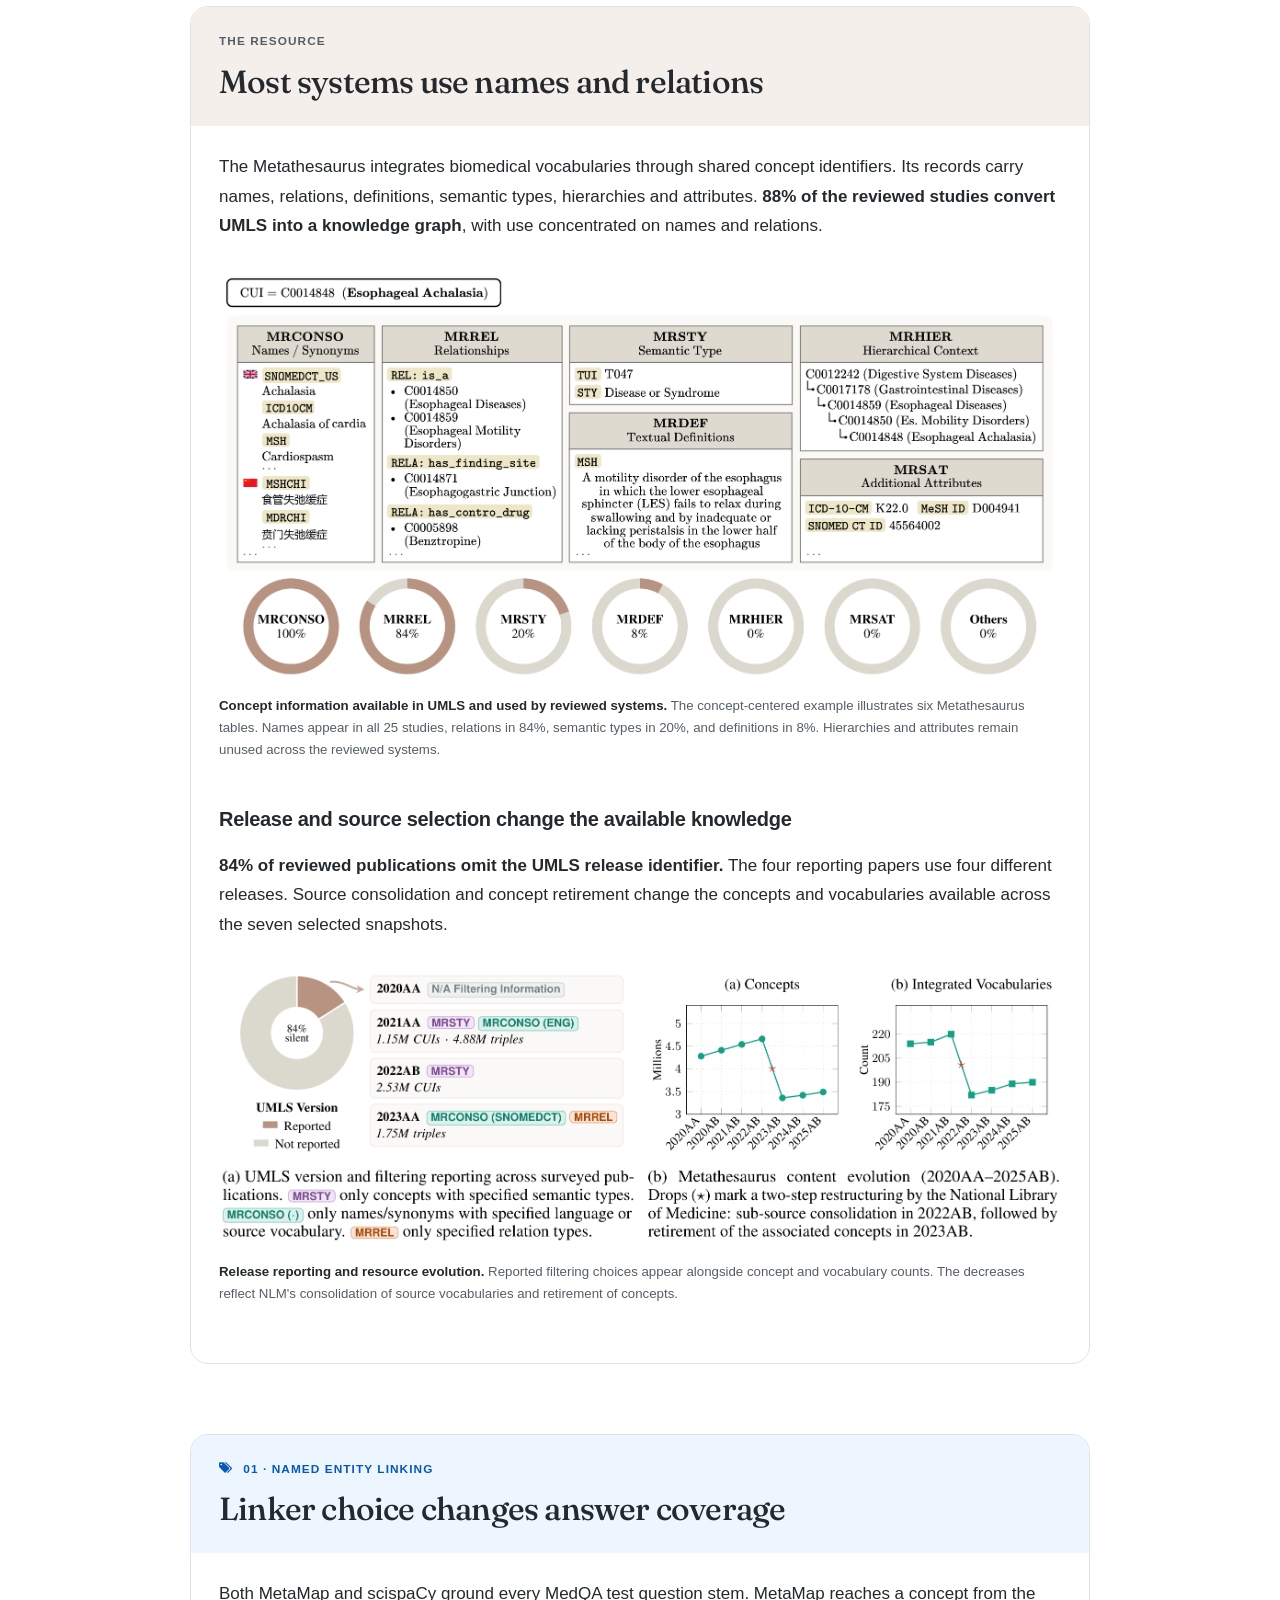
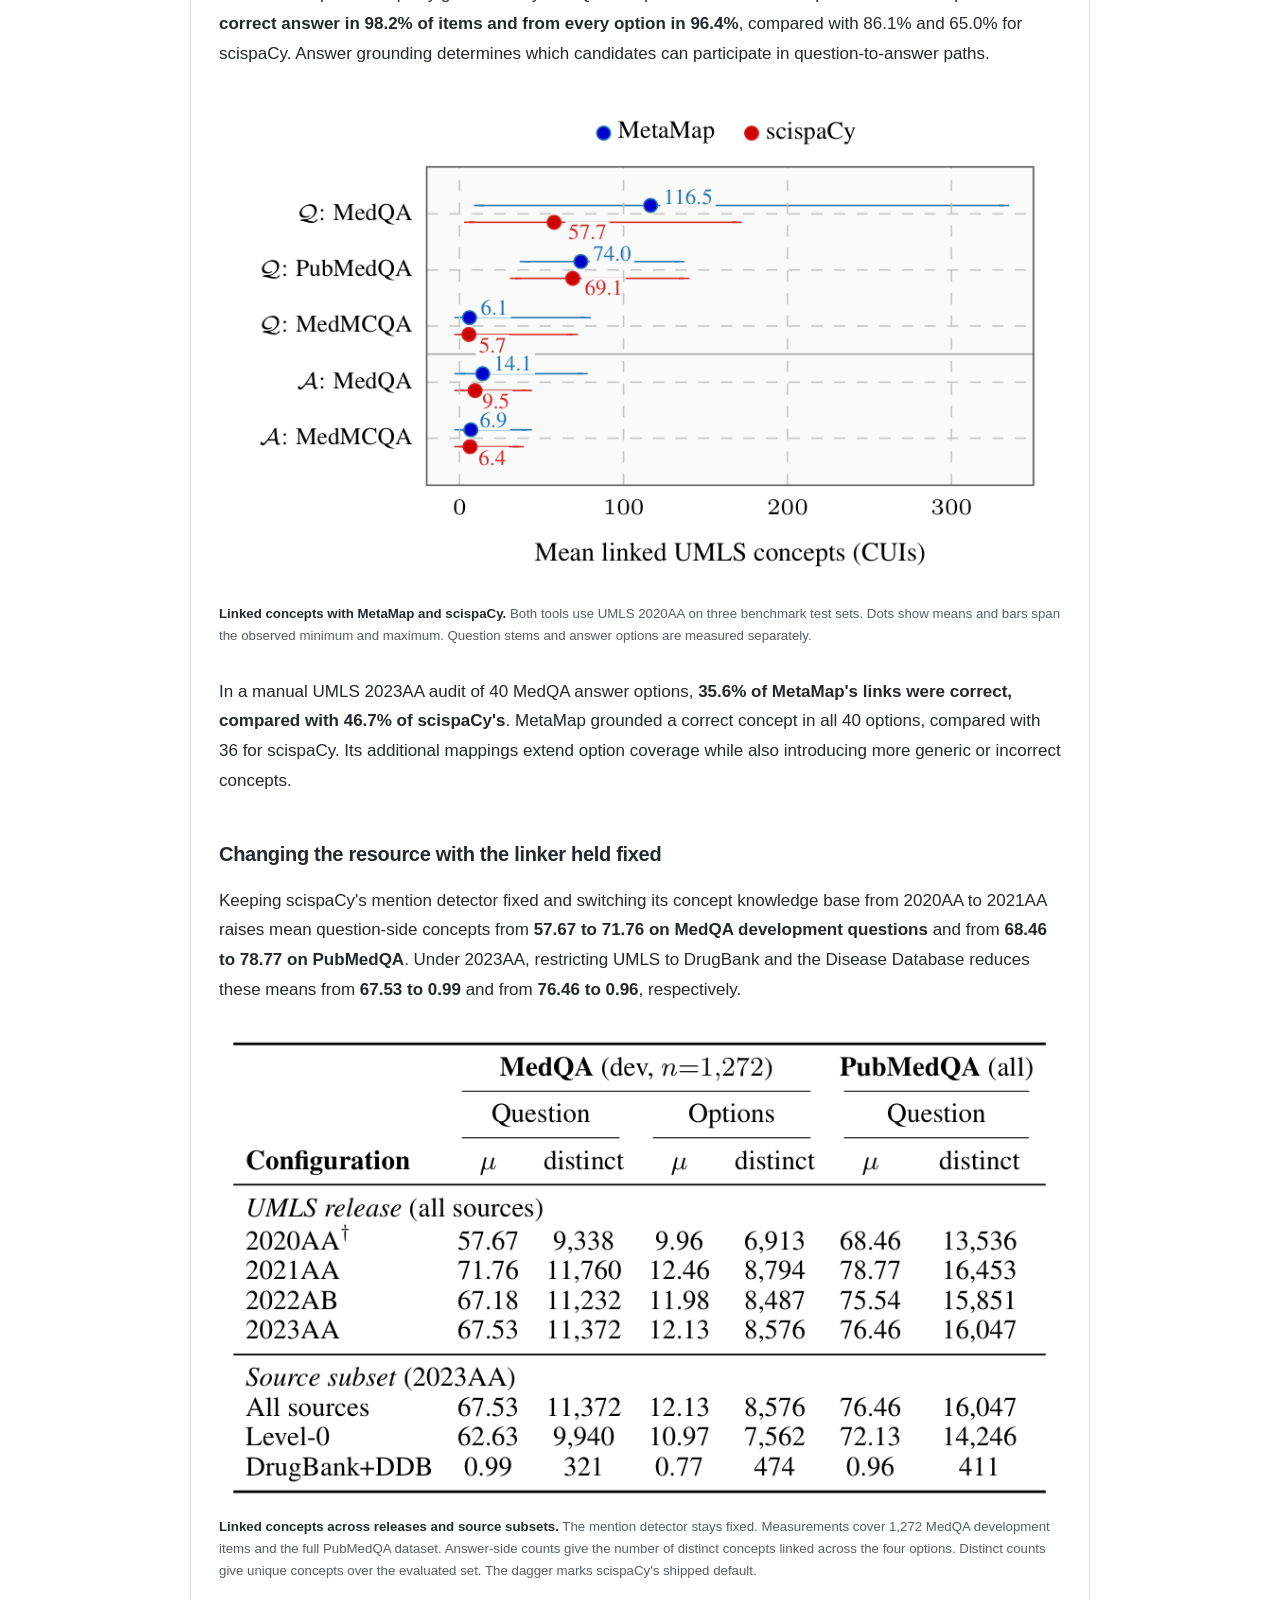
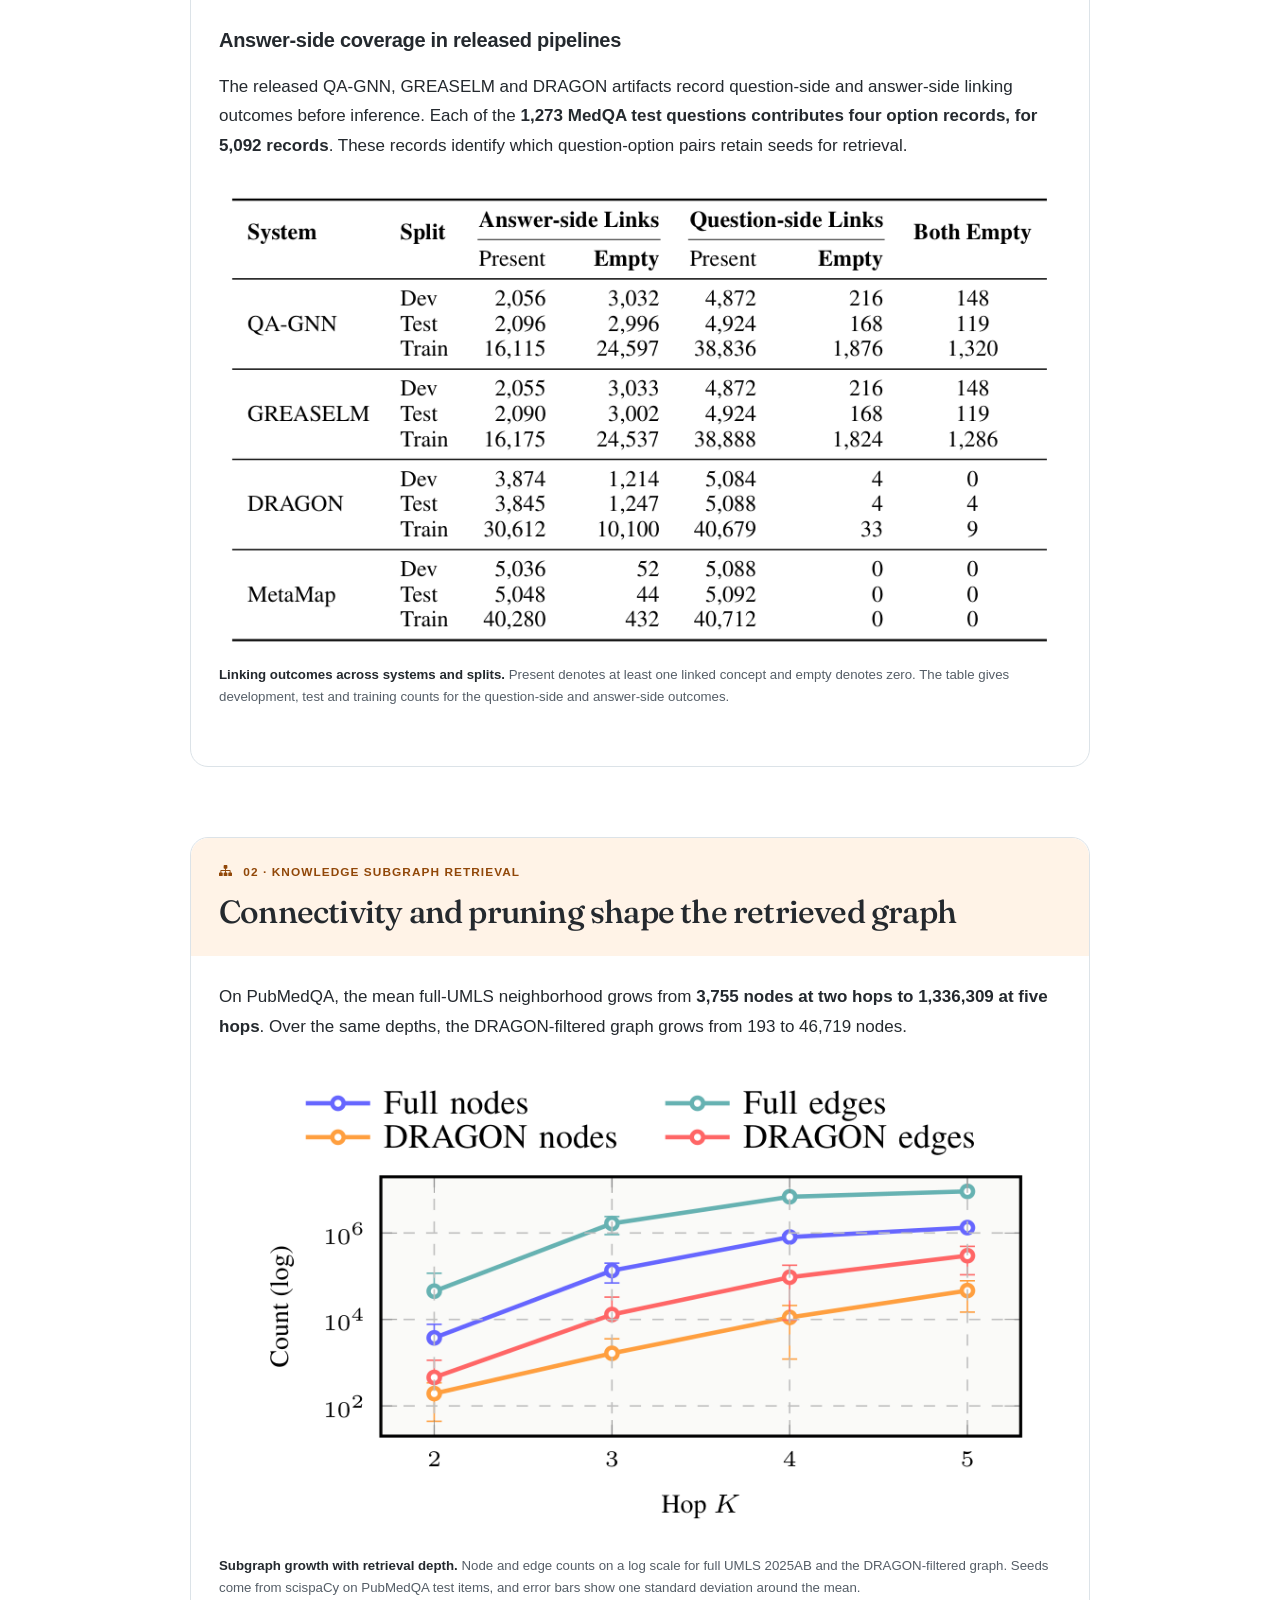
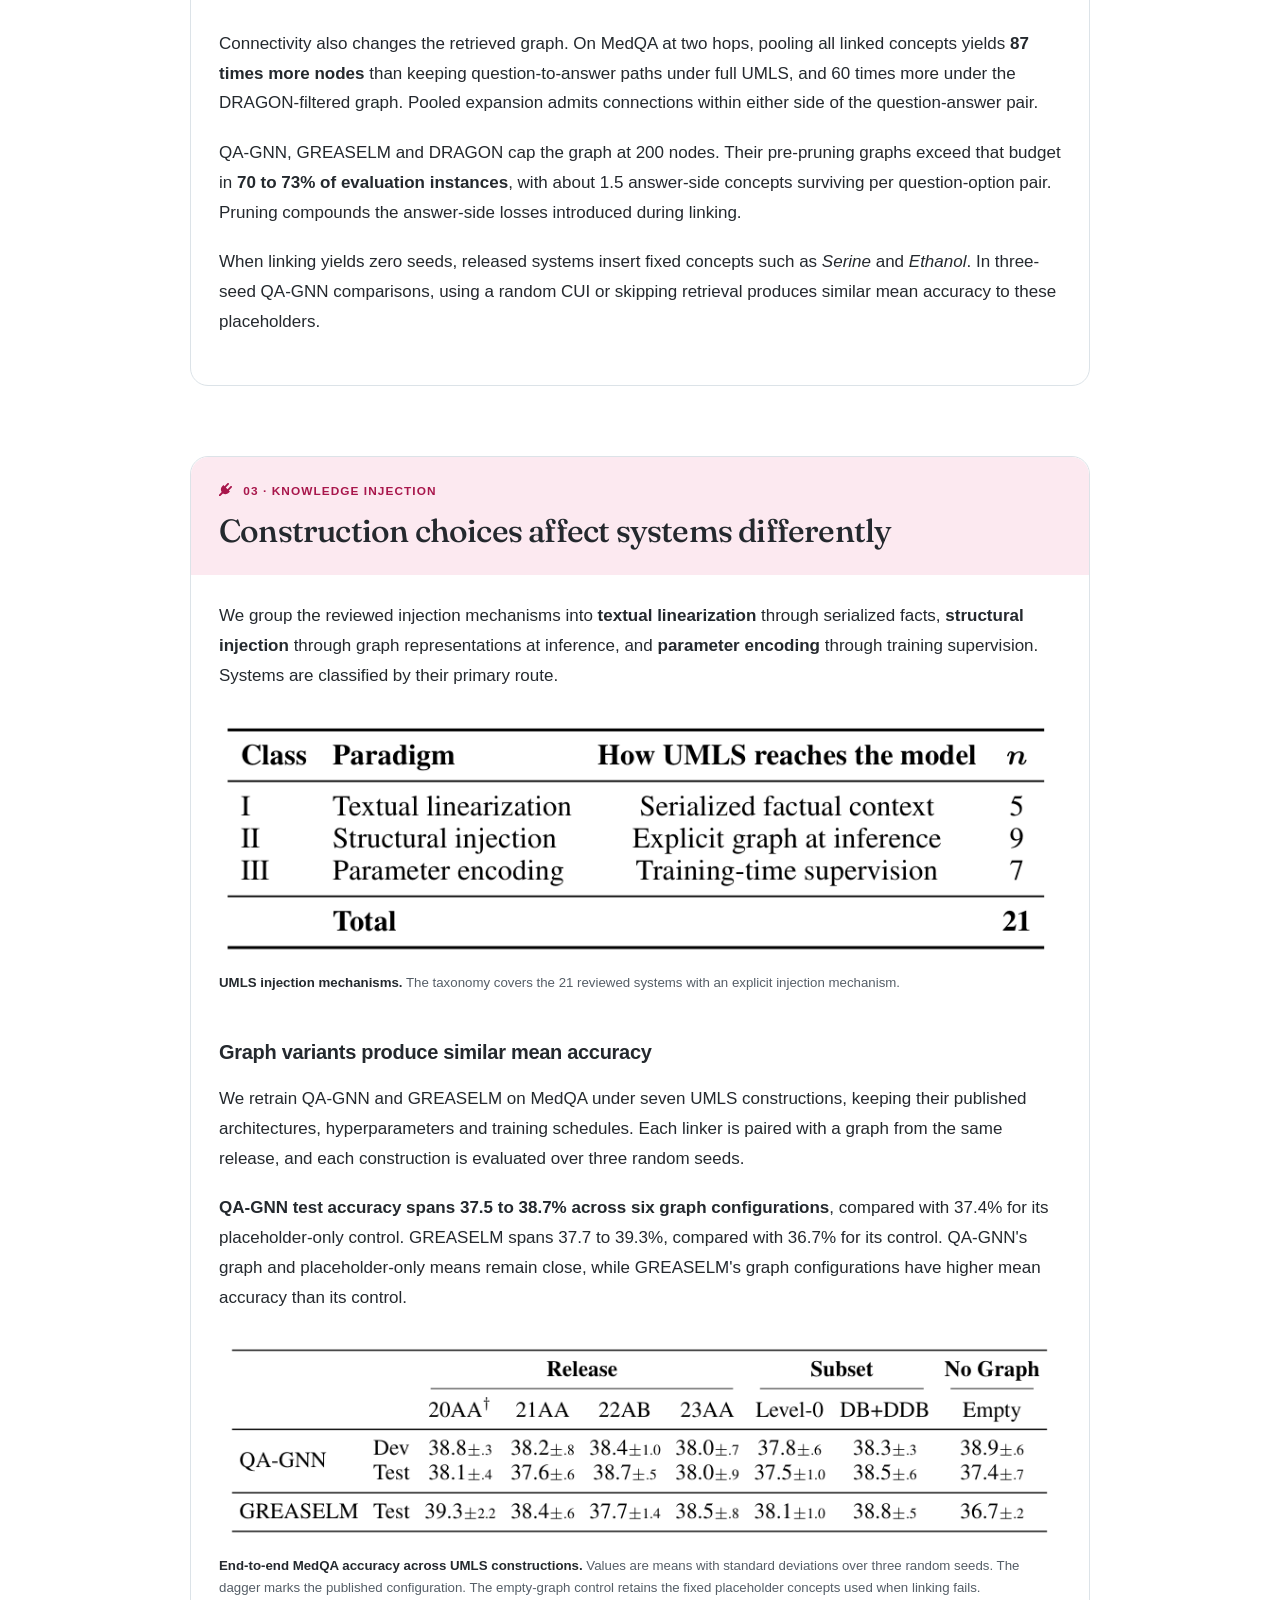
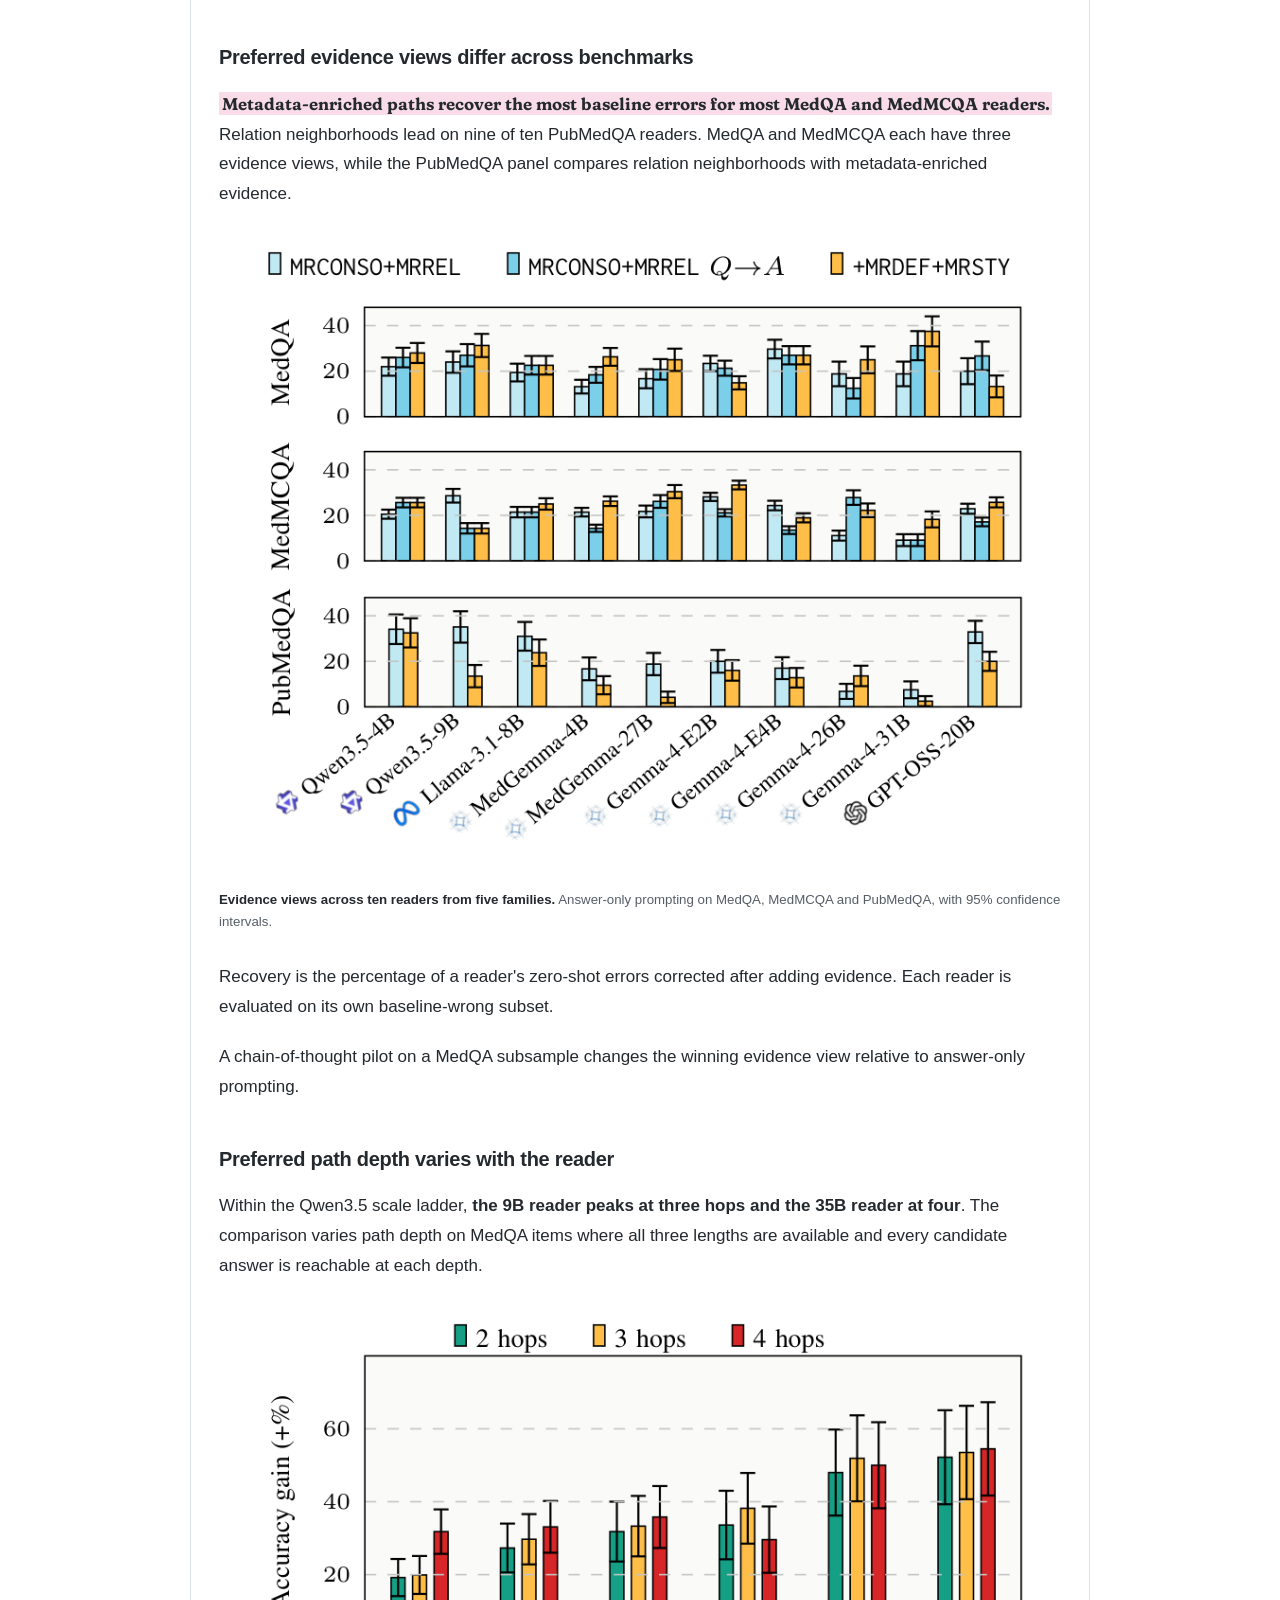
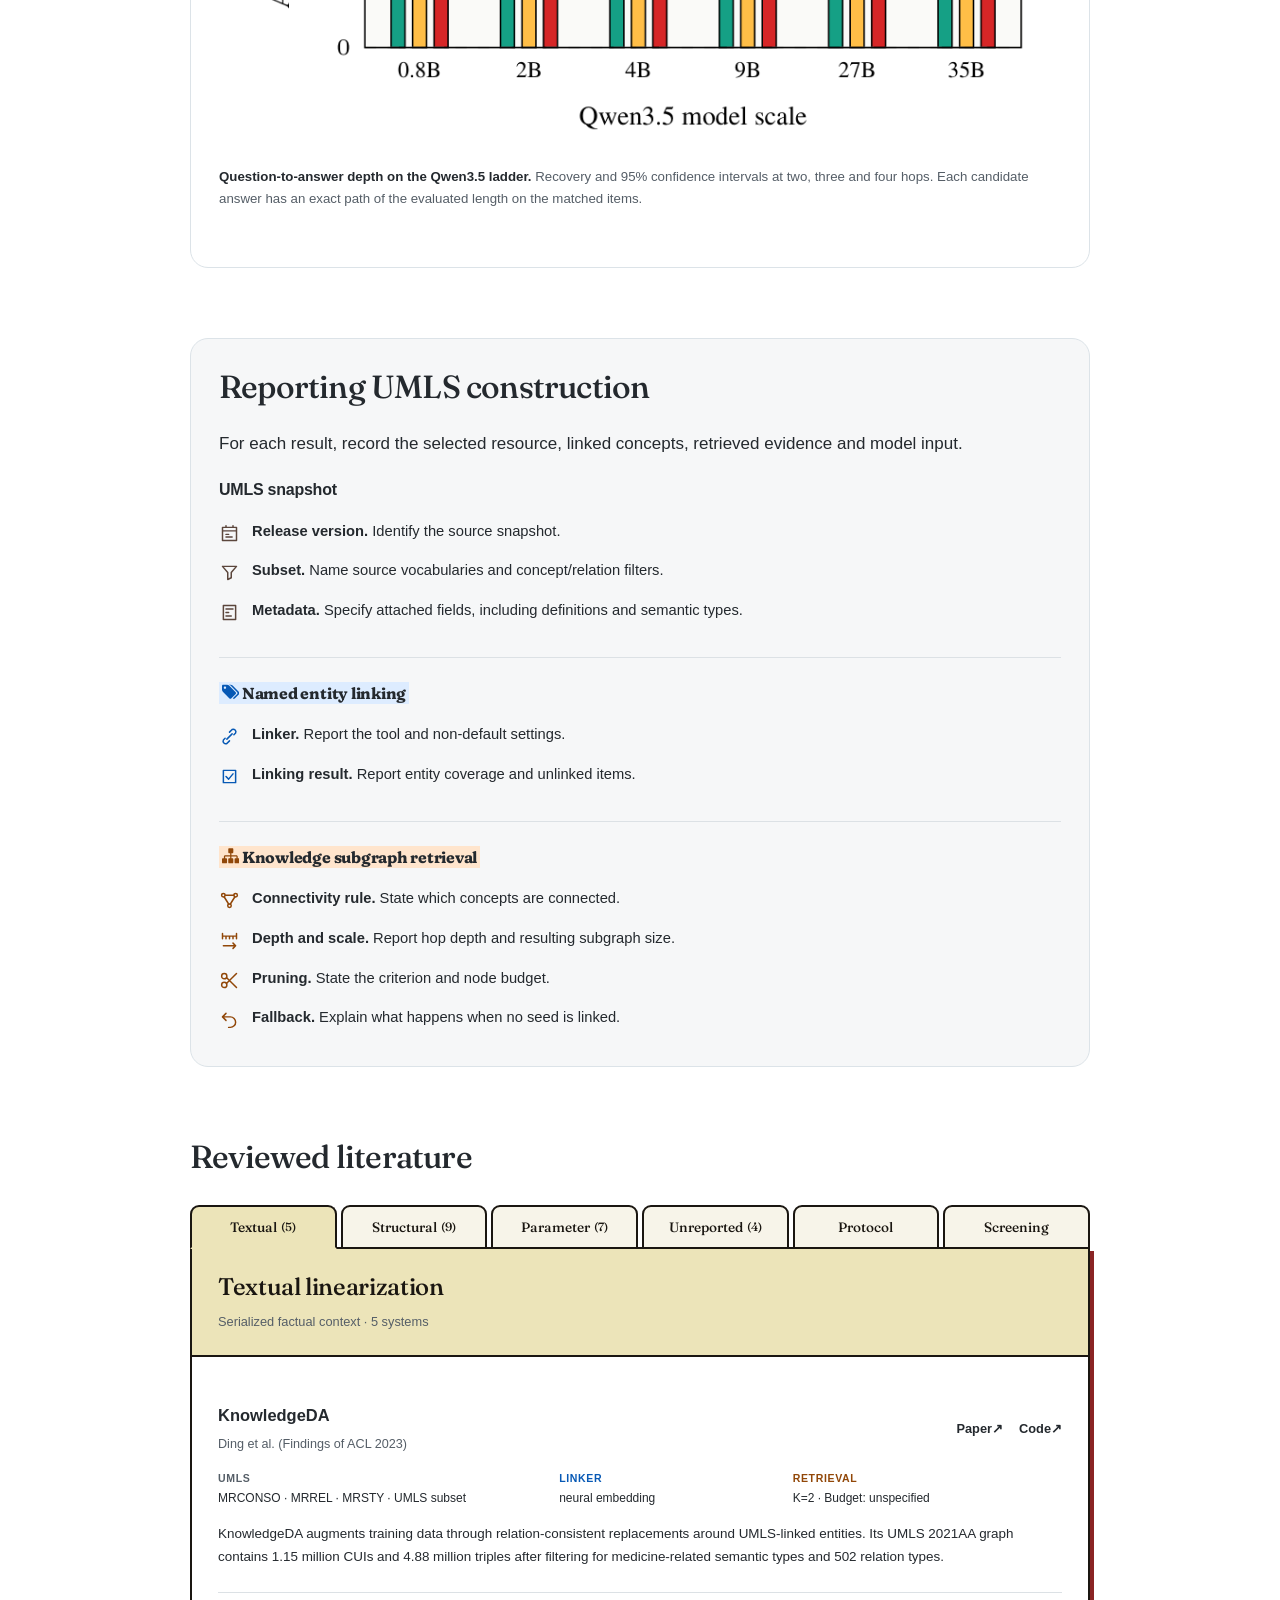
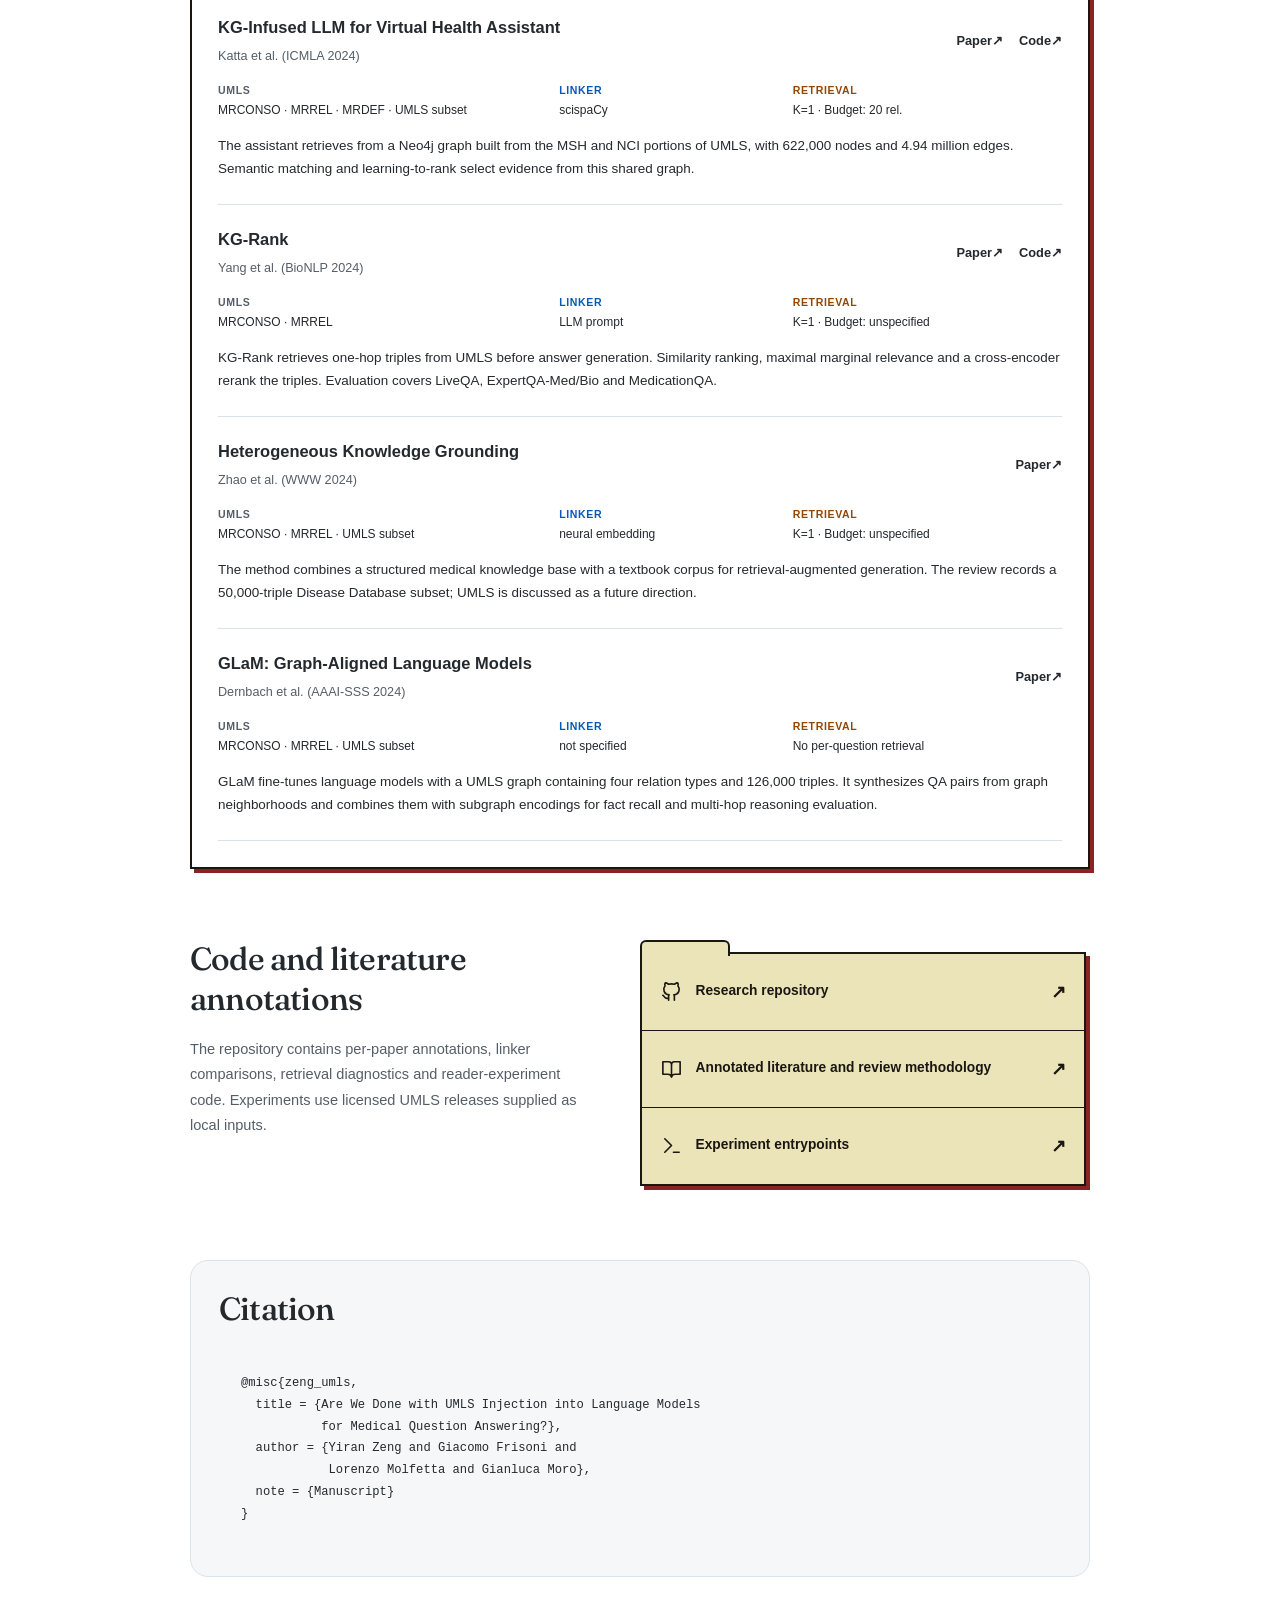
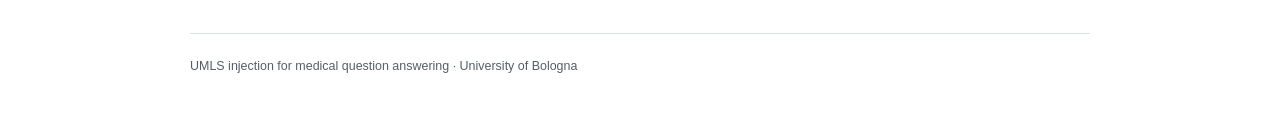
==== commit ecd52ef9: "docs: humanize UMLS project page" ====
--- a/docs/index.html
+++ b/docs/index.html
@@ -226,7 +226,7 @@
 <main id="main" tabindex="-1">
   <section class="opening" id="study" aria-labelledby="opening-title">
     <h2 class="answer" id="opening-title">Maybe not!</h2>
-    <p class="lead">The UMLS evidence reaching a language model is constructed through a sequence of choices. <strong>Its release, source filters, entity linker, retrieval rule and injection format decide what knowledge the model can use.</strong> We review how these choices are made and test their effects in isolation.</p>
+    <p class="lead">We examine how UMLS construction changes the biomedical evidence available for medical question answering. <strong>Systems select a release and source vocabularies, link input text to concepts, then retrieve and expose part of the resource to a language model.</strong> We vary these choices while holding the remaining pipeline fixed.</p>
     <ul class="stage-key" aria-label="Three stages of UMLS use">
       <li><!-- Font Awesome 4, Dave Gandy. Font licensed under SIL OFL 1.1: https://openfontlicense.org/ -->
 <svg class="stage-icon stage-nel" aria-hidden="true" focusable="false" data-paper-icon="nel" xmlns="http://www.w3.org/2000/svg" viewBox="0 -786 1060 846" fill="currentColor"><path transform="scale(1,-1)" d="M250 607C250 567 219 536 179 536C139 536 107 567 107 607C107 647 139 679 179 679C219 679 250 647 250 607ZM845 286C845 305 838 323 825 336L426 735C398 763 344 786 304 786H71C32 786 0 753 0 714V482C0 442 23 388 51 360L450 -39C463 -52 481 -60 500 -60C519 -60 538 -52 551 -39L825 235C838 248 845 267 845 286ZM1060 286C1060 305 1052 323 1039 336L640 735C612 763 558 786 518 786H393C433 786 487 763 515 735L914 336C927 323 935 305 935 286C935 267 927 248 914 235L652 -27C671 -47 685 -60 714 -60C733 -60 752 -52 765 -39L1039 235C1052 248 1060 267 1060 286Z"/></svg> NEL · named entity linking</li>
@@ -237,98 +237,98 @@
     </ul>
     <figure data-figure="4">
       <a class="figure-link" href="assets/umls-pipeline.png" aria-label="Open the full-resolution rendering"><img src="assets/umls-pipeline.png" width="1248" height="600" loading="lazy" alt="A medical question passes through entity linking, subgraph retrieval and knowledge injection before an answer is selected."></a>
-      <figcaption><strong>From a question to constructed evidence.</strong> <span class="mark nel">Named entity linking</span> grounds text to concepts; <span class="mark ksr">subgraph retrieval</span> selects their connections; <span class="mark ki">knowledge injection</span> exposes the resulting evidence to the model. The same UMLS label can describe different choices at every stage.</figcaption>
+      <figcaption><strong>From a question to model input.</strong> <span class="mark nel">Named entity linking</span> supplies concepts, <span class="mark ksr">subgraph retrieval</span> selects their connections, and <span class="mark ki">knowledge injection</span> exposes the evidence through text, learned representations or parameter updates.</figcaption>
     </figure>
     <div class="study-note">
-      <p><strong>The study.</strong> A review of <strong>25 studies published between 2020 and 2025</strong>, complemented by controlled linking, retrieval and reader experiments. Two researchers independently annotated the literature, reaching 90.2% agreement. Only <strong>6 of 25 studies</strong> report enough pipeline information for the paper’s operational reproducibility criterion.</p>
+      <p>A review of <strong>25 studies published between 2020 and 2025</strong>, complemented by controlled linking, retrieval and reader experiments. Two researchers independently annotated the methods, reaching 90.2% agreement before adjudication. <strong>11 studies released code (44%)</strong>, and <strong>6 of 25 (24%)</strong> were operationally reproducible under the review protocol.</p>
     </div>
   </section>
 
   <section id="findings" aria-labelledby="resource-title">
-    <div class="section-head"><span class="label">The resource</span><h2 id="resource-title">A rich resource becomes a narrow evidence view</h2></div>
-    <p>The Metathesaurus links concept names across source vocabularies and records relations, definitions, semantic types, hierarchies and attributes. Yet <strong>88% of reviewed studies convert UMLS into a knowledge graph</strong>, and use is concentrated on names and relations. The cross-source and metadata choices that define the evidence are part of the intervention.</p>
+    <div class="section-head"><span class="label">The resource</span><h2 id="resource-title">Most systems use names and relations</h2></div>
+    <p>The Metathesaurus integrates biomedical vocabularies through shared concept identifiers. Its records carry names, relations, definitions, semantic types, hierarchies and attributes. <strong>88% of the reviewed studies convert UMLS into a knowledge graph</strong>, with use concentrated on names and relations.</p>
     <figure data-figure="3">
       <a class="figure-link" href="assets/umls-coverage.png" aria-label="Open the full-resolution rendering"><img src="assets/umls-coverage.png" width="1831" height="889" loading="lazy" alt="A UMLS concept is shown through names, relations, semantic types, definitions, hierarchy and attributes. Seven rings show literature usage of the corresponding tables."></a>
-      <figcaption><strong>Available information and observed use.</strong> The original paper’s concept-centered example shows six Metathesaurus tables. Rings report their use across the 25 reviewed studies: names in all studies, relations in 84%, semantic types in 20%, and definitions in 8%.</figcaption>
-    </figure>
-    <h3 class="subsection">“UMLS” does not identify a stable snapshot</h3>
-    <p><strong>84% of reviewed publications do not report a release identifier.</strong> The four that do use four different releases. Release changes, source restrictions and relation filters can therefore change the available knowledge before any model is evaluated.</p>
+      <figcaption><strong>Concept information available in UMLS and used by reviewed systems.</strong> The concept-centered example illustrates six Metathesaurus tables. Names appear in all 25 studies, relations in 84%, semantic types in 20%, and definitions in 8%. Hierarchies and attributes remain unused across the reviewed systems.</figcaption>
+    </figure>
+    <h3 class="subsection">Release and source selection change the available knowledge</h3>
+    <p><strong>84% of reviewed publications omit the UMLS release identifier.</strong> The four reporting papers use four different releases. Source consolidation and concept retirement change the concepts and vocabularies available across the seven selected snapshots.</p>
     <figure data-figure="2">
       <a class="figure-link" href="assets/release-history.png" aria-label="Open the full-resolution rendering"><img src="assets/release-history.png" width="1831" height="600" loading="lazy" alt="The left panel contrasts four reported UMLS releases with 84 percent unreported; the right panel tracks concept and vocabulary counts across seven releases."></a>
-      <figcaption><strong>Release reporting and resource evolution.</strong> The original two-panel figure places reported filtering choices alongside changes in concept and vocabulary counts. Its sharp drops reflect NLM resource restructuring, not a change in model capability.</figcaption>
+      <figcaption><strong>Release reporting and resource evolution.</strong> Reported filtering choices appear alongside concept and vocabulary counts. The decreases reflect NLM's consolidation of source vocabularies and retirement of concepts.</figcaption>
     </figure>
   </section>
 
   <section class="nel-section" id="linking" aria-labelledby="linking-title">
     <div class="section-head"><span class="label"><!-- Font Awesome 4, Dave Gandy. Font licensed under SIL OFL 1.1: https://openfontlicense.org/ -->
-<svg class="stage-icon stage-nel" aria-hidden="true" focusable="false" data-paper-icon="nel" xmlns="http://www.w3.org/2000/svg" viewBox="0 -786 1060 846" fill="currentColor"><path transform="scale(1,-1)" d="M250 607C250 567 219 536 179 536C139 536 107 567 107 607C107 647 139 679 179 679C219 679 250 647 250 607ZM845 286C845 305 838 323 825 336L426 735C398 763 344 786 304 786H71C32 786 0 753 0 714V482C0 442 23 388 51 360L450 -39C463 -52 481 -60 500 -60C519 -60 538 -52 551 -39L825 235C838 248 845 267 845 286ZM1060 286C1060 305 1052 323 1039 336L640 735C612 763 558 786 518 786H393C433 786 487 763 515 735L914 336C927 323 935 305 935 286C935 267 927 248 914 235L652 -27C671 -47 685 -60 714 -60C733 -60 752 -52 765 -39L1039 235C1052 248 1060 267 1060 286Z"/></svg> 01 · Named entity linking</span><h2 id="linking-title">Grounding the question can still leave the answers unreachable</h2></div>
-    <p>On the MedQA test split, both MetaMap and scispaCy ground every question stem. Their answer-side coverage is different: <strong>MetaMap reaches the correct answer in 98.2% of items and the full option set in 96.4%</strong>, compared with 86.1% and 65.0% for scispaCy. Question-only coverage hides the missing evidence on the discriminating side of a multiple-choice item.</p>
+<svg class="stage-icon stage-nel" aria-hidden="true" focusable="false" data-paper-icon="nel" xmlns="http://www.w3.org/2000/svg" viewBox="0 -786 1060 846" fill="currentColor"><path transform="scale(1,-1)" d="M250 607C250 567 219 536 179 536C139 536 107 567 107 607C107 647 139 679 179 679C219 679 250 647 250 607ZM845 286C845 305 838 323 825 336L426 735C398 763 344 786 304 786H71C32 786 0 753 0 714V482C0 442 23 388 51 360L450 -39C463 -52 481 -60 500 -60C519 -60 538 -52 551 -39L825 235C838 248 845 267 845 286ZM1060 286C1060 305 1052 323 1039 336L640 735C612 763 558 786 518 786H393C433 786 487 763 515 735L914 336C927 323 935 305 935 286C935 267 927 248 914 235L652 -27C671 -47 685 -60 714 -60C733 -60 752 -52 765 -39L1039 235C1052 248 1060 267 1060 286Z"/></svg> 01 · Named entity linking</span><h2 id="linking-title">Linker choice changes answer coverage</h2></div>
+    <p>Both MetaMap and scispaCy ground every MedQA test question stem. MetaMap reaches a concept from the <strong>correct answer in 98.2% of items and from every option in 96.4%</strong>, compared with 86.1% and 65.0% for scispaCy. Answer grounding determines which candidates can participate in question-to-answer paths.</p>
     <figure data-figure="5">
       <a class="figure-link" href="assets/linker-coverage.png" aria-label="Open the full-resolution rendering"><img src="assets/linker-coverage.png" width="890" height="517" loading="lazy" alt="Five question and answer groups compare mean, minimum and maximum linked concepts for MetaMap and scispaCy on MedQA, PubMedQA and MedMCQA."></a>
-      <figcaption><strong>Linker choice changes reachable UMLS concepts.</strong> MetaMap and scispaCy use UMLS 2020AA on three benchmark test sets. Dots show means and bars span minimum to maximum; these bars are <strong>not confidence intervals</strong>. Question stems and answer options are measured separately.</figcaption>
-    </figure>
-    <p><strong>Higher yield is not higher precision.</strong> In a manual UMLS 2023AA audit of 40 MedQA answer options, 35.6% of MetaMap’s links were correct, versus 46.7% of scispaCy’s. MetaMap nevertheless grounded a correct concept in all 40 options, compared with 36 for scispaCy. Reachability and mapping quality answer different questions.</p>
-    <h3 class="subsection">The knowledge base changes coverage even when the linker is fixed</h3>
-    <p>Holding scispaCy’s mention detector fixed and swapping only its concept knowledge base raises the mean question concepts from <strong>57.67 to 71.76</strong> on MedQA dev when moving from 2020AA to 2021AA. Restricting to DrugBank and the Disease Database leaves fewer than one linked question concept on average on both evaluated datasets.</p>
+      <figcaption><strong>Linked concepts with MetaMap and scispaCy.</strong> Both tools use UMLS 2020AA on three benchmark test sets. Dots show means and bars span the observed minimum and maximum. Question stems and answer options are measured separately.</figcaption>
+    </figure>
+    <p>In a manual UMLS 2023AA audit of 40 MedQA answer options, <strong>35.6% of MetaMap's links were correct, compared with 46.7% of scispaCy's</strong>. MetaMap grounded a correct concept in all 40 options, compared with 36 for scispaCy. Its additional mappings extend option coverage while also introducing more generic or incorrect concepts.</p>
+    <h3 class="subsection">Changing the resource with the linker held fixed</h3>
+    <p>Keeping scispaCy's mention detector fixed and switching its concept knowledge base from 2020AA to 2021AA raises mean question-side concepts from <strong>57.67 to 71.76 on MedQA development questions</strong> and from <strong>68.46 to 78.77 on PubMedQA</strong>. Under 2023AA, restricting UMLS to DrugBank and the Disease Database reduces these means from <strong>67.53 to 0.99</strong> and from <strong>76.46 to 0.96</strong>, respectively.</p>
     <figure id="release-comparison" data-table="2">
       <a class="figure-link" href="assets/release-table.png" aria-label="Open the full-resolution rendering"><img src="assets/release-table.png" width="890" height="493" loading="lazy" alt="Original paper table. Rows retain four UMLS releases and three source configurations. Grouped columns report mean and distinct concepts for MedQA questions, MedQA options and PubMedQA questions."></a>
-      <figcaption><strong>Linked UMLS concepts across releases and source subsets.</strong> The mention detector stays fixed. MedQA development split (1,272 items); PubMedQA full dataset. Means count linked concepts per instance, with answer-side counts taken as the union across four options. Distinct counts are unique concepts over the evaluated set. † scispaCy’s shipped default.</figcaption>
-    </figure>
-    <h3 class="subsection">Coverage across released preprocessing pipelines</h3>
-    <p>The released QA-GNN, GREASELM and DRAGON artifacts expose where linking fails before inference. The counts retain the original question–option record structure: four option records correspond to one MedQA question. The <strong>5,092 test records are not 5,092 independent questions</strong>.</p>
+      <figcaption><strong>Linked concepts across releases and source subsets.</strong> The mention detector stays fixed. Measurements cover 1,272 MedQA development items and the full PubMedQA dataset. Answer-side counts give the number of distinct concepts linked across the four options. Distinct counts give unique concepts over the evaluated set. The dagger marks scispaCy's shipped default.</figcaption>
+    </figure>
+    <h3 class="subsection">Answer-side coverage in released pipelines</h3>
+    <p>The released QA-GNN, GREASELM and DRAGON artifacts record question-side and answer-side linking outcomes before inference. Each of the <strong>1,273 MedQA test questions contributes four option records, for 5,092 records</strong>. These records identify which question-option pairs retain seeds for retrieval.</p>
     <figure id="linking-records" data-table="10">
       <a class="figure-link" href="assets/linking-records.png" aria-label="Open the full-resolution rendering"><img src="assets/linking-records.png" width="890" height="484" loading="lazy" alt="Original paper table of present, empty and jointly empty question-side and answer-side links for QA-GNN, GREASELM, DRAGON and MetaMap over development, test and training splits."></a>
-      <figcaption><strong>Linking coverage across systems and splits.</strong> Present means at least one linked concept; empty means none. The native table retains development, test and training counts, including cases with both sides empty.</figcaption>
+      <figcaption><strong>Linking outcomes across systems and splits.</strong> Present denotes at least one linked concept and empty denotes zero. The table gives development, test and training counts for the question-side and answer-side outcomes.</figcaption>
     </figure>
   </section>
 
   <section class="ksr-section" id="retrieval" aria-labelledby="retrieval-title">
     <div class="section-head"><span class="label"><!-- Font Awesome 4, Dave Gandy. Font licensed under SIL OFL 1.1: https://openfontlicense.org/ -->
-<svg class="stage-icon stage-ksr" aria-hidden="true" focusable="false" data-paper-icon="ksr" xmlns="http://www.w3.org/2000/svg" viewBox="0 -786 1000 857" fill="currentColor"><path transform="scale(1,-1)" d="M1000 161C1000 191 976 214 946 214H893V321C893 360 860 393 821 393H536V500H589C619 500 643 524 643 554V732C643 762 619 786 589 786H411C381 786 357 762 357 732V554C357 524 381 500 411 500H464V393H179C140 393 107 360 107 321V214H54C24 214 0 191 0 161V-18C0 -48 24 -71 54 -71H232C262 -71 286 -48 286 -18V161C286 191 262 214 232 214H179V321H464V214H411C381 214 357 191 357 161V-18C357 -48 381 -71 411 -71H589C619 -71 643 -48 643 -18V161C643 191 619 214 589 214H536V321H821V214H768C738 214 714 191 714 161V-18C714 -48 738 -71 768 -71H946C976 -71 1000 -48 1000 -18Z"/></svg> 02 · Knowledge subgraph retrieval</span><h2 id="retrieval-title">Connectivity and pruning decide which evidence survives</h2></div>
-    <p>Expanding the full UMLS neighborhood on PubMedQA grows the mean subgraph from <strong>3,755 nodes at two hops to more than 1.3 million at five hops</strong>. The DRAGON-filtered subset grows from 193 to 46,719 nodes. The resource is smaller, but expansion remains substantial.</p>
+<svg class="stage-icon stage-ksr" aria-hidden="true" focusable="false" data-paper-icon="ksr" xmlns="http://www.w3.org/2000/svg" viewBox="0 -786 1000 857" fill="currentColor"><path transform="scale(1,-1)" d="M1000 161C1000 191 976 214 946 214H893V321C893 360 860 393 821 393H536V500H589C619 500 643 524 643 554V732C643 762 619 786 589 786H411C381 786 357 762 357 732V554C357 524 381 500 411 500H464V393H179C140 393 107 360 107 321V214H54C24 214 0 191 0 161V-18C0 -48 24 -71 54 -71H232C262 -71 286 -48 286 -18V161C286 191 262 214 232 214H179V321H464V214H411C381 214 357 191 357 161V-18C357 -48 381 -71 411 -71H589C619 -71 643 -48 643 -18V161C643 191 619 214 589 214H536V321H821V214H768C738 214 714 191 714 161V-18C714 -48 738 -71 768 -71H946C976 -71 1000 -48 1000 -18Z"/></svg> 02 · Knowledge subgraph retrieval</span><h2 id="retrieval-title">Connectivity and pruning shape the retrieved graph</h2></div>
+    <p>On PubMedQA, the mean full-UMLS neighborhood grows from <strong>3,755 nodes at two hops to 1,336,309 at five hops</strong>. Over the same depths, the DRAGON-filtered graph grows from 193 to 46,719 nodes.</p>
     <figure data-figure="6">
       <a class="figure-link" href="assets/retrieval-growth.png" aria-label="Open the full-resolution rendering"><img src="assets/retrieval-growth.png" width="890" height="495" loading="lazy" alt="Log-scale line plot of nodes and edges from two to five hops, comparing full UMLS with a DRAGON-filtered subset."></a>
-      <figcaption><strong>Neighborhood growth under hop expansion.</strong> The original log-scale plot reports node and edge counts for full UMLS 2025AB and the DRAGON-filtered subset. Seeds come from scispaCy on PubMedQA test instances; error bars denote mean ± one standard deviation.</figcaption>
-    </figure>
-    <p>Depth is only one choice. On MedQA at two hops, pooling all linked concepts yields <strong>87 times more nodes</strong> than retaining question-to-answer connections on full UMLS, and 60 times more on the DRAGON-filtered subset.</p>
-    <p>QA-GNN, GREASELM and DRAGON then impose a 200-node budget. It is exceeded in <strong>70–73% of evaluation instances</strong>; only about 1.5 answer-side concepts survive per question–option pair after pruning. Missing answer concepts can therefore be lost first in linking and again in truncation.</p>
-    <p>Fallbacks matter too. Released systems insert fixed concepts such as <em>Serine</em> and <em>Ethanol</em> when linking produces no seed. In three-seed QA-GNN comparisons, replacing these placeholders with a random CUI or skipping retrieval yields similar mean accuracy. The fallback is part of what the reported score evaluates.</p>
+      <figcaption><strong>Subgraph growth with retrieval depth.</strong> Node and edge counts on a log scale for full UMLS 2025AB and the DRAGON-filtered graph. Seeds come from scispaCy on PubMedQA test items, and error bars show one standard deviation around the mean.</figcaption>
+    </figure>
+    <p>Connectivity also changes the retrieved graph. On MedQA at two hops, pooling all linked concepts yields <strong>87 times more nodes</strong> than keeping question-to-answer paths under full UMLS, and 60 times more under the DRAGON-filtered graph. Pooled expansion admits connections within either side of the question-answer pair.</p>
+    <p>QA-GNN, GREASELM and DRAGON cap the graph at 200 nodes. Their pre-pruning graphs exceed that budget in <strong>70 to 73% of evaluation instances</strong>, with about 1.5 answer-side concepts surviving per question-option pair. Pruning compounds the answer-side losses introduced during linking.</p>
+    <p>When linking yields zero seeds, released systems insert fixed concepts such as <em>Serine</em> and <em>Ethanol</em>. In three-seed QA-GNN comparisons, using a random CUI or skipping retrieval produces similar mean accuracy to these placeholders.</p>
   </section>
 
   <section class="ki-section" id="injection" aria-labelledby="injection-title">
     <div class="section-head"><span class="label"><!-- Font Awesome 4, Dave Gandy. Font licensed under SIL OFL 1.1: https://openfontlicense.org/ -->
-<svg class="stage-icon stage-ki" aria-hidden="true" focusable="false" data-paper-icon="ki" xmlns="http://www.w3.org/2000/svg" viewBox="0 -856.25 999.25 999.25" fill="currentColor"><path transform="scale(1,-1)" d="M979 604C951 632 906 632 878 604L655 381L524 512L747 735C775 762 775 808 747 836C719 863 674 863 646 836L423 613L339 696L250 607C128 485 110 298 202 160L0 -42V-143H101L303 59C441 -33 628 -15 750 107L839 196L756 280L979 503C1006 531 1006 576 979 604Z"/></svg> 03 · Knowledge injection</span><h2 id="injection-title">A benchmark score can conceal very different evidence</h2></div>
-    <p>UMLS reaches the model through three different routes: <strong>textual linearization</strong> exposes serialized facts, <strong>structural injection</strong> provides a graph at inference, and <strong>parameter encoding</strong> uses the resource as training-time supervision. The review classifies systems by their primary route.</p>
+<svg class="stage-icon stage-ki" aria-hidden="true" focusable="false" data-paper-icon="ki" xmlns="http://www.w3.org/2000/svg" viewBox="0 -856.25 999.25 999.25" fill="currentColor"><path transform="scale(1,-1)" d="M979 604C951 632 906 632 878 604L655 381L524 512L747 735C775 762 775 808 747 836C719 863 674 863 646 836L423 613L339 696L250 607C128 485 110 298 202 160L0 -42V-143H101L303 59C441 -33 628 -15 750 107L839 196L756 280L979 503C1006 531 1006 576 979 604Z"/></svg> 03 · Knowledge injection</span><h2 id="injection-title">Construction choices affect systems differently</h2></div>
+    <p>We group the reviewed injection mechanisms into <strong>textual linearization</strong> through serialized facts, <strong>structural injection</strong> through graph representations at inference, and <strong>parameter encoding</strong> through training supervision. Systems are classified by their primary route.</p>
     <figure id="injection-mechanisms" data-table="12">
       <a class="figure-link" href="assets/injection-mechanisms.png" aria-label="Open the full-resolution rendering"><img src="assets/injection-mechanisms.png" width="890" height="250" loading="lazy" alt="Original paper taxonomy table: five textual-linearization systems, nine structural-injection systems and seven parameter-encoding systems, for 21 explicitly classified systems."></a>
-      <figcaption><strong>Three routes for UMLS injection.</strong> Counts cover the 21 reviewed systems with an explicit injection mechanism; they do not represent all 25 studies.</figcaption>
-    </figure>
-    <h3 class="subsection">Retraining systems under seven UMLS constructions</h3>
-    <p>We retrain QA-GNN and GREASELM on MedQA under seven UMLS constructions, keeping architecture, hyperparameters and training schedule at published values. Each linker is paired with a graph from the same release, and each construction is evaluated over three random seeds.</p>
-    <p><strong>QA-GNN test accuracy spans 37.5–38.7% across the six graph configurations</strong>; its placeholder-only control reaches 37.4%. GREASELM spans 37.7–39.3%, while its control reaches 36.7%. Whether a graph helps at all is system-dependent, even when the construction comparisons appear similar.</p>
+      <figcaption><strong>UMLS injection mechanisms.</strong> The taxonomy covers the 21 reviewed systems with an explicit injection mechanism.</figcaption>
+    </figure>
+    <h3 class="subsection">Graph variants produce similar mean accuracy</h3>
+    <p>We retrain QA-GNN and GREASELM on MedQA under seven UMLS constructions, keeping their published architectures, hyperparameters and training schedules. Each linker is paired with a graph from the same release, and each construction is evaluated over three random seeds.</p>
+    <p><strong>QA-GNN test accuracy spans 37.5 to 38.7% across six graph configurations</strong>, compared with 37.4% for its placeholder-only control. GREASELM spans 37.7 to 39.3%, compared with 36.7% for its control. QA-GNN's graph and placeholder-only means remain close, while GREASELM's graph configurations have higher mean accuracy than its control.</p>
     <figure id="endtoend-comparison" data-table="4">
       <a class="figure-link" href="assets/endtoend-table.png" aria-label="Open the full-resolution rendering"><img src="assets/endtoend-table.png" width="890" height="209" loading="lazy" alt="Original paper table. QA-GNN development and test rows and the GREASELM test row are compared across four releases, Level-0, DrugBank plus DDB and the empty-graph control. Every mean and seed standard deviation retains the original layout."></a>
-      <figcaption><strong>End-to-end accuracy across UMLS constructions.</strong> MedQA accuracy (%), mean ± standard deviation over three random seeds. † Published configuration. The empty-graph control retains the fixed placeholder concepts used on linking failure; it does not provide question-specific UMLS evidence.</figcaption>
-    </figure>
-    <h3 class="subsection">The useful evidence view changes with the task and reader</h3>
-    <p>For LLM readers, we compare relation neighborhoods, question-to-answer paths and metadata-enriched evidence. <strong class="mark ki">No evidence view wins uniformly.</strong> Metadata-enriched paths are strongest on most MedQA and MedMCQA readers, whereas relation neighborhoods lead on nine of ten readers on PubMedQA.</p>
+      <figcaption><strong>End-to-end MedQA accuracy across UMLS constructions.</strong> Values are means with standard deviations over three random seeds. The dagger marks the published configuration. The empty-graph control retains the fixed placeholder concepts used when linking fails.</figcaption>
+    </figure>
+    <h3 class="subsection">Preferred evidence views differ across benchmarks</h3>
+    <p><strong class="mark ki">Metadata-enriched paths recover the most baseline errors for most MedQA and MedMCQA readers.</strong> Relation neighborhoods lead on nine of ten PubMedQA readers. MedQA and MedMCQA each have three evidence views, while the PubMedQA panel compares relation neighborhoods with metadata-enriched evidence.</p>
     <figure data-figure="7">
       <a class="figure-link" href="assets/evidence-views.png" aria-label="Open the full-resolution rendering"><img src="assets/evidence-views.png" width="890" height="671" loading="lazy" alt="Three stacked bar-chart panels compare evidence conditions for ten readers on MedQA, MedMCQA and PubMedQA. Slanted model labels include their family logos."></a>
-      <figcaption><strong>Evidence constructions across ten readers and three benchmarks.</strong> Answer-only reader comparison, with 95% confidence intervals. Every reader is evaluated on its own baseline-wrong subset. Panels show MedQA, MedMCQA and PubMedQA.</figcaption>
-    </figure>
-    <div class="method-note"><p><strong>Read these results as error recovery.</strong> The reader experiments evaluate items answered incorrectly without UMLS. Their percentages describe recovery within that subset; they do not measure the change in overall benchmark accuracy, including any previously correct answers that evidence might disrupt.</p></div>
-    <p>The ordering also changes with the reading procedure. A chain-of-thought pilot on a MedQA subsample changes the winning view relative to answer-only prompting. Evidence format and prompting regime should be evaluated together.</p>
-    <h3 class="subsection">The shortest path is not always the most useful</h3>
-    <p>Within the Qwen3.5 scale ladder, path depth changes recovery under matched evidence conditions. <strong>The 9B reader performs best at three hops; the 35B reader performs best at four.</strong> Choosing the smallest graph distance alone misses how the reader uses intermediate biomedical concepts.</p>
+      <figcaption><strong>Evidence views across ten readers from five families.</strong> Answer-only prompting on MedQA, MedMCQA and PubMedQA, with 95% confidence intervals.</figcaption>
+    </figure>
+    <p>Recovery is the percentage of a reader's zero-shot errors corrected after adding evidence. Each reader is evaluated on its own baseline-wrong subset.</p>
+    <p>A chain-of-thought pilot on a MedQA subsample changes the winning evidence view relative to answer-only prompting.</p>
+    <h3 class="subsection">Preferred path depth varies with the reader</h3>
+    <p>Within the Qwen3.5 scale ladder, <strong>the 9B reader peaks at three hops and the 35B reader at four</strong>. The comparison varies path depth on MedQA items where all three lengths are available and every candidate answer is reachable at each depth.</p>
     <figure data-figure="8">
       <a class="figure-link" href="assets/path-depth.png" aria-label="Open the full-resolution rendering"><img src="assets/path-depth.png" width="890" height="465" loading="lazy" alt="Grouped bars compare recovery at two, three and four hops for Qwen3.5 model scales from 0.8B to 35B."></a>
-      <figcaption><strong>Question-to-answer depth on the Qwen3.5 ladder.</strong> MedQA recovery and 95% confidence intervals at two, three and four hops. The comparison uses items with paths of all three lengths simultaneously available; at each depth, every answer option must be reachable by an exact path of that length.</figcaption>
+      <figcaption><strong>Question-to-answer depth on the Qwen3.5 ladder.</strong> Recovery and 95% confidence intervals at two, three and four hops. Each candidate answer has an exact path of the evaluated length on the matched items.</figcaption>
     </figure>
   </section>
 
   <section class="checklist" id="checklist" aria-labelledby="checklist-title">
-    <h2 id="checklist-title">Make the UMLS construction reportable</h2>
-    <p>The paper’s minimum reporting checklist makes the evidence construction explicit, from resource selection to missing-seed behavior.</p>
+    <h2 id="checklist-title">Reporting UMLS construction</h2>
+    <p>For each result, record the selected resource, linked concepts, retrieved evidence and model input.</p>
     <div class="check-group"><h3>UMLS snapshot</h3><ul>
       <li><svg class="check-icon" viewBox="0 0 24 24" aria-hidden="true" data-icon="release"><path d="M4 5h16v15H4zM8 5V3M16 5V3M4 9h16M8 13h3M8 16h7"/></svg><strong>Release version.</strong> Identify the source snapshot.</li>
       <li><svg class="check-icon" viewBox="0 0 24 24" aria-hidden="true" data-icon="subset"><path d="M4 5h16l-6 7v6l-4 2v-8z"/></svg><strong>Subset.</strong> Name source vocabularies and concept/relation filters.</li>
@@ -350,13 +350,13 @@
 
   <section class="literature-panel" id="literature" aria-labelledby="literature-title">
 <h2 id="literature-title">Reviewed literature</h2>
-<p>Compare the 25 system annotations by how UMLS reaches the model. Each entry retains its source tables, linking and retrieval choices, method notes and available paper/code links.</p>
+
 <div class="review-browser">
 <nav class="review-index" aria-label="Literature analysis">
 <a id="tab-textual" href="#review-textual">Textual <span>(5)</span></a>
 <a id="tab-structural" href="#review-structural">Structural <span>(9)</span></a>
 <a id="tab-parameter" href="#review-parameter">Parameter <span>(7)</span></a>
-<a id="tab-unreported" href="#review-unreported">Not specified <span>(4)</span></a>
+<a id="tab-unreported" href="#review-unreported">Unreported <span>(4)</span></a>
 <a id="tab-protocol" href="#review-protocol">Protocol</a><a id="tab-exclusions" href="#review-exclusions">Screening</a></nav>
 <div class="review-pane literature-group" id="review-textual"><header class="literature-heading"><h3>Textual linearization</h3><p>Serialized factual context · 5 systems</p></header><ol class="paper-list" role="list">
 <li value="3" class="paper-entry" data-paper-number="3"><div class="paper-top"><div class="paper-identity"><h4>KnowledgeDA</h4><p class="paper-attribution">Ding et al. (Findings of ACL 2023)</p></div>
@@ -368,7 +368,7 @@
 <div class="pipeline-source"><dt>UMLS</dt><dd>MRCONSO · MRREL · MRSTY · UMLS subset</dd></div>
 <div class="pipeline-nel"><dt>Linker</dt><dd>neural embedding</dd></div>
 <div class="pipeline-ksr"><dt>Retrieval</dt><dd>K=2 · Budget: unspecified</dd></div>
-</dl><p class="paper-note">Mention-to-entity similarity matching; 2-hop relation-consistent replacements; data augmentation around UMLS-grounded entities. UMLS 2021AA; 1.15M CUIs, 4.88M triples after filtering to medicine-related semantic types and 502 relation types.</p></li>
+</dl><p class="paper-note">KnowledgeDA augments training data through relation-consistent replacements around UMLS-linked entities. Its UMLS 2021AA graph contains 1.15 million CUIs and 4.88 million triples after filtering for medicine-related semantic types and 502 relation types.</p></li>
 <li value="4" class="paper-entry" data-paper-number="4"><div class="paper-top"><div class="paper-identity"><h4>KG-Infused LLM for Virtual Health Assistant</h4><p class="paper-attribution">Katta et al. (ICMLA 2024)</p></div>
 <nav class="paper-links" aria-label="Paper resources">
 <a href="https://doi.org/10.1109/ICMLA61862.2024.00099" title="KG-Infused LLM for Virtual Health Assistant: Accelerated Inference and Enhanced Performance">Paper<span aria-hidden="true"> ↗</span></a>
@@ -378,7 +378,7 @@
 <div class="pipeline-source"><dt>UMLS</dt><dd>MRCONSO · MRREL · MRDEF · UMLS subset</dd></div>
 <div class="pipeline-nel"><dt>Linker</dt><dd>scispaCy</dd></div>
 <div class="pipeline-ksr"><dt>Retrieval</dt><dd>K=1 · Budget: 20 rel.</dd></div>
-</dl><p class="paper-note">Builds large Neo4j KG from UMLS subsets (MSH + NCI), 622K nodes / 4.94M edges; RAG-style pipeline with semantic matching + learning-to-rank; not question-specific subgraph construction.</p></li>
+</dl><p class="paper-note">The assistant retrieves from a Neo4j graph built from the MSH and NCI portions of UMLS, with 622,000 nodes and 4.94 million edges. Semantic matching and learning-to-rank select evidence from this shared graph.</p></li>
 <li value="12" class="paper-entry" data-paper-number="12"><div class="paper-top"><div class="paper-identity"><h4>KG-Rank</h4><p class="paper-attribution">Yang et al. (BioNLP 2024)</p></div>
 <nav class="paper-links" aria-label="Paper resources">
 <a href="https://aclanthology.org/2024.bionlp-1.13" title="KG-Rank: Enhancing Large Language Models for Medical QA with Knowledge Graphs and Ranking Techniques">Paper<span aria-hidden="true"> ↗</span></a>
@@ -388,7 +388,7 @@
 <div class="pipeline-source"><dt>UMLS</dt><dd>MRCONSO · MRREL</dd></div>
 <div class="pipeline-nel"><dt>Linker</dt><dd>LLM prompt</dd></div>
 <div class="pipeline-ksr"><dt>Retrieval</dt><dd>K=1 · Budget: unspecified</dd></div>
-</dl><p class="paper-note">UMLS as primary medical KG; one-hop triples retrieved and re-ranked before LLM generation. Similarity ranking + MMR + cross-encoder re-ranking. Evaluated on LiveQA, ExpertQA-Med/Bio, MedicationQA.</p></li>
+</dl><p class="paper-note">KG-Rank retrieves one-hop triples from UMLS before answer generation. Similarity ranking, maximal marginal relevance and a cross-encoder rerank the triples. Evaluation covers LiveQA, ExpertQA-Med/Bio and MedicationQA.</p></li>
 <li value="15" class="paper-entry" data-paper-number="15"><div class="paper-top"><div class="paper-identity"><h4>Heterogeneous Knowledge Grounding</h4><p class="paper-attribution">Zhao et al. (WWW 2024)</p></div>
 <nav class="paper-links" aria-label="Paper resources">
 <a href="https://doi.org/10.1145/3589335.3651941" title="Heterogeneous Knowledge Grounding for Medical Question Answering with Retrieval Augmented Large Language Model">Paper<span aria-hidden="true"> ↗</span></a>
@@ -397,7 +397,7 @@
 <div class="pipeline-source"><dt>UMLS</dt><dd>MRCONSO · MRREL · UMLS subset</dd></div>
 <div class="pipeline-nel"><dt>Linker</dt><dd>neural embedding</dd></div>
 <div class="pipeline-ksr"><dt>Retrieval</dt><dd>K=1 · Budget: unspecified</dd></div>
-</dl><p class="paper-note">DDB subset (50K triples); UMLS mentioned mainly as future direction — method uses unspecified structured medical KB + textbook corpus. Medical RAG; UMLS not operational in method as reported.</p></li>
+</dl><p class="paper-note">The method combines a structured medical knowledge base with a textbook corpus for retrieval-augmented generation. The review records a 50,000-triple Disease Database subset; UMLS is discussed as a future direction.</p></li>
 <li value="21" class="paper-entry" data-paper-number="21"><div class="paper-top"><div class="paper-identity"><h4>GLaM: Graph-Aligned Language Models</h4><p class="paper-attribution">Dernbach et al. (AAAI-SSS 2024)</p></div>
 <nav class="paper-links" aria-label="Paper resources">
 <a href="https://doi.org/10.1609/aaaiss.v3i1.31186" title="GLaM: Fine-Tuning Large Language Models for Domain Knowledge Graph Alignment via Neighborhood Partitioning and Generative Subgraph Encoding">Paper<span aria-hidden="true"> ↗</span></a>
@@ -406,7 +406,7 @@
 <div class="pipeline-source"><dt>UMLS</dt><dd>MRCONSO · MRREL · UMLS subset</dd></div>
 <div class="pipeline-nel"><dt>Linker</dt><dd>not specified</dd></div>
 <div class="pipeline-ksr"><dt>Retrieval</dt><dd>No per-question retrieval</dd></div>
-</dl><p class="paper-note">UMLS as training graph for graph-aligned LLM fine-tuning; 4 relation types, 126K triples. QA pairs synthesized from UMLS graph neighborhoods + subgraph encodings; evaluated on fact recall and multi-hop reasoning over UMLS.</p></li>
+</dl><p class="paper-note">GLaM fine-tunes language models with a UMLS graph containing four relation types and 126,000 triples. It synthesizes QA pairs from graph neighborhoods and combines them with subgraph encodings for fact recall and multi-hop reasoning evaluation.</p></li>
 </ol></div>
 <div class="review-pane literature-group" id="review-structural"><header class="literature-heading"><h3>Structural injection</h3><p>An explicit graph at inference · 9 systems</p></header><ol class="paper-list" role="list">
 <li value="1" class="paper-entry" data-paper-number="1"><div class="paper-top"><div class="paper-identity"><h4>DRAGON: Deep Bidirectional Language-Knowledge Graph Pretraining</h4><p class="paper-attribution">Yasunaga et al. (NeurIPS 2022)</p></div>
@@ -418,7 +418,7 @@
 <div class="pipeline-source"><dt>UMLS</dt><dd>MRCONSO · MRREL</dd></div>
 <div class="pipeline-nel"><dt>Linker</dt><dd>scispaCy</dd></div>
 <div class="pipeline-ksr"><dt>Retrieval</dt><dd>K=2 · Budget: 200 nodes</dd></div>
-</dl><p class="paper-note">Deeply bidirectional text-KG pretraining; 2-hop expansion + entity linking; masked LM + KG link prediction joint objectives. Strong fit.</p></li>
+</dl><p class="paper-note">DRAGON jointly pretrains a language model and knowledge graph through masked language modeling and link prediction. Entity linking supplies seeds for two-hop graph expansion.</p></li>
 <li value="5" class="paper-entry" data-paper-number="5"><div class="paper-top"><div class="paper-identity"><h4>QAVSA</h4><p class="paper-attribution">Laube &amp; Eliasmith (RepL4NLP 2024)</p></div>
 <nav class="paper-links" aria-label="Paper resources">
 <a href="https://aclanthology.org/2024.repl4nlp-1.14/" title="QAVSA: Question Answering using Vector Symbolic Algebras">Paper<span aria-hidden="true"> ↗</span></a>
@@ -427,7 +427,7 @@
 <div class="pipeline-source"><dt>UMLS</dt><dd>MRCONSO · MRREL</dd></div>
 <div class="pipeline-nel"><dt>Linker</dt><dd>scispaCy</dd></div>
 <div class="pipeline-ksr"><dt>Retrieval</dt><dd>K=2 · Budget: unspecified</dd></div>
-</dl><p class="paper-note">Follows QA-GNN-style graph setup (300K nodes / 1M edges); replaces GNN with vector symbolic algebra + MLP reasoning on MedQA-USMLE.</p></li>
+</dl><p class="paper-note">QAVSA uses the QA-GNN graph setup, with 300,000 nodes and one million edges. Vector symbolic algebra and an MLP perform reasoning on MedQA-USMLE in place of the GNN.</p></li>
 <li value="6" class="paper-entry" data-paper-number="6"><div class="paper-top"><div class="paper-identity"><h4>QAT: Relation-Aware Language-Graph Transformer</h4><p class="paper-attribution">Park et al. (AAAI 2023)</p></div>
 <nav class="paper-links" aria-label="Paper resources">
 <a href="https://doi.org/10.1609/aaai.v37i11.26578" title="Relation-Aware Language-Graph Transformer for Question Answering">Paper<span aria-hidden="true"> ↗</span></a>
@@ -436,7 +436,7 @@
 <div class="pipeline-source"><dt>UMLS</dt><dd>MRCONSO · MRREL</dd></div>
 <div class="pipeline-nel"><dt>Linker</dt><dd>not specified</dd></div>
 <div class="pipeline-ksr"><dt>Retrieval</dt><dd>K=2 · Budget: 200 nodes</dd></div>
-</dl><p class="paper-note">Per-QA subgraph retrieval (9K nodes / 44K edges); meta-path relation encoding. Q→A connectivity.</p></li>
+</dl><p class="paper-note">QAT retrieves question-answer subgraphs from a graph with 9,000 nodes and 44,000 edges. Meta-path encodings preserve relations along question-to-answer connections.</p></li>
 <li value="7" class="paper-entry" data-paper-number="7"><div class="paper-top"><div class="paper-identity"><h4>QA-GNN: Reasoning with Language Models and Knowledge Graphs for Question Answering</h4><p class="paper-attribution">Yasunaga et al. (NAACL 2021)</p></div>
 <nav class="paper-links" aria-label="Paper resources">
 <a href="https://aclanthology.org/2021.naacl-main.45/" title="QA-GNN: Reasoning with Language Models and Knowledge Graphs for Question Answering">Paper<span aria-hidden="true"> ↗</span></a>
@@ -446,7 +446,7 @@
 <div class="pipeline-source"><dt>UMLS</dt><dd>MRCONSO · MRREL · UMLS subset</dd></div>
 <div class="pipeline-nel"><dt>Linker</dt><dd>scispaCy</dd></div>
 <div class="pipeline-ksr"><dt>Retrieval</dt><dd>K=2 · Budget: 200 nodes</dd></div>
-</dl><p class="paper-note">Self-constructed biomedical KG (DDB portion of UMLS + DrugBank; 9K nodes / 44K edges). Question–choice-specific subgraph + LM-based relevance scoring + joint LM+KG reasoning. Canonical benchmark paper.</p></li>
+</dl><p class="paper-note">QA-GNN builds its biomedical graph from the Disease Database portion of UMLS and DrugBank, yielding 9,000 nodes and 44,000 edges. It constructs question-choice subgraphs, scores node relevance with a language model and jointly reasons over the text and graph.</p></li>
 <li value="8" class="paper-entry" data-paper-number="8"><div class="paper-top"><div class="paper-identity"><h4>Towards Efficient Methods using KG Embeddings</h4><p class="paper-attribution">Sengupta et al. (BIBM 2024)</p></div>
 <nav class="paper-links" aria-label="Paper resources">
 <a href="https://arxiv.org/abs/2401.07977" title="Towards Efficient Methods in Medical Question Answering using Knowledge Graph Embeddings">Paper<span aria-hidden="true"> ↗</span></a>
@@ -456,7 +456,7 @@
 <div class="pipeline-source"><dt>UMLS</dt><dd>MRCONSO · MRREL · MRDEF</dd></div>
 <div class="pipeline-nel"><dt>Linker</dt><dd>MetaMap</dd></div>
 <div class="pipeline-ksr"><dt>Retrieval</dt><dd>K=1 · Budget: unspecified</dd></div>
-</dl><p class="paper-note">UMLS definitions + pre-trained UMLS KGE fused into BERT/RoBERTa for COVID-QA / PubMedQA. Embedding/definition infusion; not subgraph construction.</p></li>
+</dl><p class="paper-note">The method fuses UMLS definitions and pretrained UMLS knowledge-graph embeddings into BERT and RoBERTa. Evaluation covers COVID-QA and PubMedQA.</p></li>
 <li value="9" class="paper-entry" data-paper-number="9"><div class="paper-top"><div class="paper-identity"><h4>Graph Neural Prompting (GNP)</h4><p class="paper-attribution">Tian et al. (AAAI 2024)</p></div>
 <nav class="paper-links" aria-label="Paper resources">
 <a href="https://doi.org/10.1609/aaai.v38i17.29875" title="Graph Neural Prompting with Large Language Models">Paper<span aria-hidden="true"> ↗</span></a>
@@ -465,7 +465,7 @@
 <div class="pipeline-source"><dt>UMLS</dt><dd>MRCONSO · MRREL</dd></div>
 <div class="pipeline-nel"><dt>Linker</dt><dd>scispaCy</dd></div>
 <div class="pipeline-ksr"><dt>Retrieval</dt><dd>K=2 · Budget: unspecified</dd></div>
-</dl><p class="paper-note">NEL → 2-hop subgraph → GNN + cross-modality pooling + domain projector. UMLS as biomedical-domain KG encoded into graph neural prompts for LLM prompting.</p></li>
+</dl><p class="paper-note">GNP links entities, retrieves a two-hop subgraph and encodes it with a GNN. Cross-modality pooling and a domain projector convert the UMLS-derived graph into prompts for the language model.</p></li>
 <li value="11" class="paper-entry" data-paper-number="11"><div class="paper-top"><div class="paper-identity"><h4>Medical Knowledge-Enriched Textual Entailment</h4><p class="paper-attribution">Yadav et al. (COLING 2020)</p></div>
 <nav class="paper-links" aria-label="Paper resources">
 <a href="https://aclanthology.org/2020.coling-main.161/" title="Medical Knowledge-enriched Textual Entailment Framework">Paper<span aria-hidden="true"> ↗</span></a>
@@ -475,7 +475,7 @@
 <div class="pipeline-source"><dt>UMLS</dt><dd>MRCONSO · MRREL</dd></div>
 <div class="pipeline-nel"><dt>Linker</dt><dd>scispaCy</dd></div>
 <div class="pipeline-ksr"><dt>Retrieval</dt><dd>K=2 · Budget: unspecified</dd></div>
-</dl><p class="paper-note">UMLS + SNOMED-CT + ICD10 to enrich vocabulary graph for MEDIQA-RQE entailment. Knowledge-enriched graph + BERT via GCN + attention fusion.</p></li>
+</dl><p class="paper-note">The method enriches a vocabulary graph with UMLS, SNOMED CT and ICD10 for MEDIQA-RQE textual entailment. A GCN and attention mechanism fuse its knowledge representation with BERT.</p></li>
 <li value="13" class="paper-entry" data-paper-number="13"><div class="paper-top"><div class="paper-identity"><h4>DRLK</h4><p class="paper-attribution">Zhang et al. (EMNLP 2022)</p></div>
 <nav class="paper-links" aria-label="Paper resources">
 <a href="https://aclanthology.org/2022.emnlp-main.342/" title="DRLK: Dynamic Hierarchical Reasoning with Language Model and Knowledge Graph for Question Answering">Paper<span aria-hidden="true"> ↗</span></a>
@@ -485,7 +485,7 @@
 <div class="pipeline-source"><dt>UMLS</dt><dd>MRCONSO · MRREL</dd></div>
 <div class="pipeline-nel"><dt>Linker</dt><dd>scispaCy</dd></div>
 <div class="pipeline-ksr"><dt>Retrieval</dt><dd>K=2 · Budget: 200 nodes</dd></div>
-</dl><p class="paper-note">Pre-computed medical KG (DDB ⊂ UMLS + DrugBank; 9K nodes / 44K edges). QA-GNN/GREASELM-style preprocessing; dynamic hierarchical LM-KG interaction.</p></li>
+</dl><p class="paper-note">DRLK uses a precomputed graph from the Disease Database portion of UMLS and DrugBank, with 9,000 nodes and 44,000 edges. QA-GNN/GREASELM-style preprocessing supplies the graph for dynamic hierarchical interaction between the language model and knowledge graph.</p></li>
 <li value="14" class="paper-entry" data-paper-number="14"><div class="paper-top"><div class="paper-identity"><h4>GREASELM</h4><p class="paper-attribution">Zhang et al. (ICLR 2022)</p></div>
 <nav class="paper-links" aria-label="Paper resources">
 <a href="https://arxiv.org/abs/2201.08860" title="GreaseLM: Graph REASoning Enhanced Language Models">Paper<span aria-hidden="true"> ↗</span></a>
@@ -495,7 +495,7 @@
 <div class="pipeline-source"><dt>UMLS</dt><dd>MRCONSO · MRREL · UMLS subset</dd></div>
 <div class="pipeline-nel"><dt>Linker</dt><dd>scispaCy</dd></div>
 <div class="pipeline-ksr"><dt>Retrieval</dt><dd>K=2 · Budget: 200 nodes</dd></div>
-</dl><p class="paper-note">Self-constructed medical KG (DDB ⊂ UMLS + DrugBank; 9K nodes / 44K edges). NEL + 2-hop bridge entities + top-200 node retrieval; LM-KG cross-modal fusion across layers.</p></li>
+</dl><p class="paper-note">GREASELM builds a graph from the Disease Database portion of UMLS and DrugBank, with 9,000 nodes and 44,000 edges. Entity linking, two-hop bridge entities and top-200 node retrieval feed graph-language fusion across model layers.</p></li>
 </ol></div>
 <div class="review-pane literature-group" id="review-parameter"><header class="literature-heading"><h3>Parameter encoding</h3><p>Training-time supervision · 7 systems</p></header><ol class="paper-list" role="list">
 <li value="10" class="paper-entry" data-paper-number="10"><div class="paper-top"><div class="paper-identity"><h4>Adapter Modules for Knowledge Enhancement</h4><p class="paper-attribution">Vladika et al. (ICAART 2024)</p></div>
@@ -506,7 +506,7 @@
 <div class="pipeline-source"><dt>UMLS</dt><dd>MRCONSO · MRREL · UMLS subset</dd></div>
 <div class="pipeline-nel"><dt>Linker</dt><dd>not specified</dd></div>
 <div class="pipeline-ksr"><dt>Retrieval</dt><dd>No per-question retrieval</dd></div>
-</dl><p class="paper-note">UMLS 2023AA; SNOMED CT US subset (1.75M triplets). Top-20 UMLS relations + METIS partitioning; entity-prediction adapter training; evaluated on BioASQ-7b / PubMedQA / MedNLI / HoC.</p></li>
+</dl><p class="paper-note">The adapter uses 1.75 million triplets from the SNOMED CT US subset of UMLS 2023AA. It selects the 20 most frequent UMLS relations, partitions the graph with METIS and trains adapters through entity prediction. Evaluation covers BioASQ-7b, PubMedQA, MedNLI and HoC.</p></li>
 <li value="16" class="paper-entry" data-paper-number="16"><div class="paper-top"><div class="paper-identity"><h4>InfuserKI</h4><p class="paper-attribution">Tian et al. (EMNLP 2024)</p></div>
 <nav class="paper-links" aria-label="Paper resources">
 <a href="https://aclanthology.org/2024.findings-emnlp.209" title="InfuserKI: Enhancing Large Language Models with Knowledge Graphs via Infuser-Guided Knowledge Integration">Paper<span aria-hidden="true"> ↗</span></a>
@@ -515,7 +515,7 @@
 <div class="pipeline-source"><dt>UMLS</dt><dd>MRCONSO · MRREL</dd></div>
 <div class="pipeline-nel"><dt>Linker</dt><dd>not specified</dd></div>
 <div class="pipeline-ksr"><dt>Retrieval</dt><dd>No per-question retrieval</dd></div>
-</dl><p class="paper-note">UMLS triplets (2.5K &amp; 25K) as domain KG for infuser-guided knowledge integration via adapters. Parameter-level integration; question-style supervision from UMLS triplets.</p></li>
+</dl><p class="paper-note">InfuserKI trains adapters with 2,500- and 25,000-triplet UMLS graphs. An infuser guides parameter-level integration using question-style supervision generated from the triplets.</p></li>
 <li value="18" class="paper-entry" data-paper-number="18"><div class="paper-top"><div class="paper-identity"><h4>UMLS-KGI-BERT</h4><p class="paper-attribution">Mannion et al. (ClinicalNLP 2023)</p></div>
 <nav class="paper-links" aria-label="Paper resources">
 <a href="https://aclanthology.org/2023.clinicalnlp-1.35/" title="UMLS-KGI-BERT: Data-Centric Knowledge Integration in Transformers for Biomedical Entity Recognition">Paper<span aria-hidden="true"> ↗</span></a>
@@ -524,7 +524,7 @@
 <div class="pipeline-source"><dt>UMLS</dt><dd>MRCONSO · MRREL · MRSTY · UMLS subset</dd></div>
 <div class="pipeline-nel"><dt>Linker</dt><dd>string match</dd></div>
 <div class="pipeline-ksr"><dt>Retrieval</dt><dd>K=1 · Budget: unspecified</dd></div>
-</dl><p class="paper-note">UMLS 2022AB; restricted to human-biology/medicine semantic types (2.53M CUIs). Pretraining via entity prediction, link prediction, triple classification; downstream clinical NER. Cited in §5.1 as the sole reviewed system that evaluates linker performance directly.</p></li>
+</dl><p class="paper-note">UMLS-KGI-BERT uses 2.53 million CUIs from UMLS 2022AB after filtering to human-biology and medicine semantic types. Entity prediction, link prediction and triple classification provide pretraining objectives before clinical NER evaluation. It is the sole reviewed system that directly evaluates linker performance.</p></li>
 <li value="22" class="paper-entry" data-paper-number="22"><div class="paper-top"><div class="paper-identity"><h4>Selective UMLS Knowledge Infusion</h4><p class="paper-attribution">Park et al. (Scientific Reports, 2023)</p></div>
 <nav class="paper-links" aria-label="Paper resources">
 <a href="https://www.nature.com/articles/s41598-023-41423-8" title="Selective UMLS knowledge infusion for biomedical question answering">Paper<span aria-hidden="true"> ↗</span></a>
@@ -533,7 +533,7 @@
 <div class="pipeline-source"><dt>UMLS</dt><dd>MRCONSO · MRREL · MRSTY · SRDEF</dd></div>
 <div class="pipeline-nel"><dt>Linker</dt><dd>not specified</dd></div>
 <div class="pipeline-ksr"><dt>Retrieval</dt><dd>No per-question retrieval</dd></div>
-</dl><p class="paper-note">Extends MoP by comparing METIS partitions vs. semantic-group partitioning of UMLS for adapter pretraining; evaluated on BioASQ7b / PubMedQA / MedQA. (SRDEF is part of the UMLS Semantic Network, not the Metathesaurus.)</p></li>
+</dl><p class="paper-note">The method extends Mixture-of-Partitions by comparing METIS partitions with UMLS semantic-group partitions for adapter pretraining. SRDEF belongs to the UMLS Semantic Network. Evaluation covers BioASQ7b, PubMedQA and MedQA.</p></li>
 <li value="23" class="paper-entry" data-paper-number="23"><div class="paper-top"><div class="paper-identity"><h4>Mixture-of-Partitions (MoP)</h4><p class="paper-attribution">Meng et al. (EMNLP 2021)</p></div>
 <nav class="paper-links" aria-label="Paper resources">
 <a href="https://aclanthology.org/2021.emnlp-main.383/" title="Mixture-of-Partitions: Infusing Large Biomedical Knowledge Graphs into BERT">Paper<span aria-hidden="true"> ↗</span></a>
@@ -543,7 +543,7 @@
 <div class="pipeline-source"><dt>UMLS</dt><dd>MRCONSO · MRREL · UMLS subset</dd></div>
 <div class="pipeline-nel"><dt>Linker</dt><dd>not specified</dd></div>
 <div class="pipeline-ksr"><dt>Retrieval</dt><dd>No per-question retrieval</dd></div>
-</dl><p class="paper-note">SNOMED CT US subset. UMLS partitioned via METIS into smaller subgraphs; adapter pretraining per partition. Global KG partitions, not per-question retrieval. Evaluated on PubMedQA / BioASQ7b / BioASQ8b / MedQA / MedNLI.</p></li>
+</dl><p class="paper-note">Mixture-of-Partitions divides the SNOMED CT US subset into global graph partitions with METIS, then pretrains an adapter for each partition. Evaluation covers PubMedQA, BioASQ7b, BioASQ8b, MedQA and MedNLI.</p></li>
 <li value="24" class="paper-entry" data-paper-number="24"><div class="paper-top"><div class="paper-identity"><h4>UmlsBERT</h4><p class="paper-attribution">Michalopoulos et al. (NAACL 2021)</p></div>
 <nav class="paper-links" aria-label="Paper resources">
 <a href="https://aclanthology.org/2021.naacl-main.139/" title="UmlsBERT: Clinical Domain Knowledge Augmentation of Contextual Embeddings Using the Unified Medical Language System Metathesaurus">Paper<span aria-hidden="true"> ↗</span></a>
@@ -553,7 +553,7 @@
 <div class="pipeline-source"><dt>UMLS</dt><dd>MRCONSO · MRSTY</dd></div>
 <div class="pipeline-nel"><dt>Linker</dt><dd>cTAKES</dd></div>
 <div class="pipeline-ksr"><dt>Retrieval</dt><dd>No per-question retrieval</dd></div>
-</dl><p class="paper-note">UMLS 2020AA. Pretraining with UMLS Metathesaurus: CUI-shared term linking + semantic type embeddings. Evaluated on MedNLI + clinical NER.</p></li>
+</dl><p class="paper-note">UmlsBERT pretrains with UMLS 2020AA, linking terms that share a CUI and adding semantic-type embeddings. Evaluation covers MedNLI and clinical named entity recognition.</p></li>
 <li value="25" class="paper-entry" data-paper-number="25"><div class="paper-top"><div class="paper-identity"><h4>DAKI</h4><p class="paper-attribution">Lu et al. (Findings of EMNLP 2021)</p></div>
 <nav class="paper-links" aria-label="Paper resources">
 <a href="https://aclanthology.org/2021.findings-emnlp.325/" title="Parameter-Efficient Domain Knowledge Integration from Multiple Sources for Biomedical Pre-trained Language Models">Paper<span aria-hidden="true"> ↗</span></a>
@@ -562,9 +562,9 @@
 <div class="pipeline-source"><dt>UMLS</dt><dd>MRCONSO · MRREL</dd></div>
 <div class="pipeline-nel"><dt>Linker</dt><dd>not specified</dd></div>
 <div class="pipeline-ksr"><dt>Retrieval</dt><dd>K=1 · Budget: unspecified</dd></div>
-</dl><p class="paper-note">UMLS Metathesaurus graph (1.77M triples) as one of three knowledge sources, encoded through a dedicated knowledge adapter and combined via an attention-based controller. UMLS adapter pretrained on graph triples; evaluated on MEDIQA-2019, TRECQA-2017, MedNLI + NER.</p></li>
+</dl><p class="paper-note">DAKI encodes a 1.77-million-triple UMLS Metathesaurus graph through a dedicated knowledge adapter. An attention-based controller combines it with two other knowledge sources. Evaluation covers MEDIQA-2019, TRECQA-2017, MedNLI and named entity recognition.</p></li>
 </ol></div>
-<div class="review-pane literature-group" id="review-unreported"><header class="literature-heading"><h3>Mechanism not specified</h3><p>No primary mechanism reported · 4 systems</p></header><ol class="paper-list" role="list">
+<div class="review-pane literature-group" id="review-unreported"><header class="literature-heading"><h3>Unreported mechanism</h3><p>Primary injection mechanism unreported · 4 systems</p></header><ol class="paper-list" role="list">
 <li value="2" class="paper-entry" data-paper-number="2"><div class="paper-top"><div class="paper-identity"><h4>MediSage</h4><p class="paper-attribution">Choudhury et al. (WWW 2023)</p></div>
 <nav class="paper-links" aria-label="Paper resources">
 <a href="https://doi.org/10.1145/3543873.3587361" title="MediSage: An AI Assistant for Healthcare via Composition of Neural-Symbolic Reasoning Operators">Paper<span aria-hidden="true"> ↗</span></a>
@@ -573,7 +573,7 @@
 <div class="pipeline-source"><dt>UMLS</dt><dd>MRCONSO · MRREL · MRSTY</dd></div>
 <div class="pipeline-nel"><dt>Linker</dt><dd>string match</dd></div>
 <div class="pipeline-ksr"><dt>Retrieval</dt><dd>K=3 · Budget: unspecified</dd></div>
-</dl><p class="paper-note">Conversational clinical decision-support over EHR + clinical KG; BioLinkBERT NEL fallback. Not centered on UMLS as core source.</p></li>
+</dl><p class="paper-note">MediSage combines electronic health records with a clinical knowledge graph for conversational decision support. BioLinkBERT provides an entity-linking fallback.</p></li>
 <li value="17" class="paper-entry" data-paper-number="17"><div class="paper-top"><div class="paper-identity"><h4>HiPrompt</h4><p class="paper-attribution">Lu et al. (SIGIR 2023)</p></div>
 <nav class="paper-links" aria-label="Paper resources">
 <a href="https://arxiv.org/abs/2304.05973" title="HiPrompt: Few-Shot Biomedical Knowledge Fusion via Hierarchy-Oriented Prompting">Paper<span aria-hidden="true"> ↗</span></a>
@@ -582,7 +582,7 @@
 <div class="pipeline-source"><dt>UMLS</dt><dd>MRCONSO</dd></div>
 <div class="pipeline-nel"><dt>Linker</dt><dd>not specified</dd></div>
 <div class="pipeline-ksr"><dt>Retrieval</dt><dd>No per-question retrieval</dd></div>
-</dl><p class="paper-note">Biomedical KG–to-hierarchy alignment via hierarchy-oriented few-shot prompting; retrieval + re-ranking for entity–term alignment. <em>Borderline case retained for §5 discussion of adjacent settings.</em></p></li>
+</dl><p class="paper-note">HiPrompt aligns biomedical graph entities with hierarchical terms through few-shot prompting, retrieval and reranking. The review retains it for discussion of adjacent tasks.</p></li>
 <li value="19" class="paper-entry" data-paper-number="19"><div class="paper-top"><div class="paper-identity"><h4>Healthcare QA Assistant</h4><p class="paper-attribution">Sukhwal et al. (ICIS 2022)</p></div>
 <nav class="paper-links" aria-label="Paper resources">
 <a href="https://aisel.aisnet.org/icis2022/is_health/is_health/1" title="Designing a Healthcare QA Assistant: A Knowledge Based Approach">Paper<span aria-hidden="true"> ↗</span></a>
@@ -591,7 +591,7 @@
 <div class="pipeline-source"><dt>UMLS</dt><dd>MRCONSO</dd></div>
 <div class="pipeline-nel"><dt>Linker</dt><dd>scispaCy</dd></div>
 <div class="pipeline-ksr"><dt>Retrieval</dt><dd>K=1 · Budget: unspecified</dd></div>
-</dl><p class="paper-note">Disease-specific KG (7.17K CUIs) from PubMed abstracts + OpenIE; CUIs + synonym merging; KG-only vs. LM-only vs. joint reasoning comparison on a skin-eczema QA assistant.</p></li>
+</dl><p class="paper-note">The healthcare assistant builds a disease-specific graph of 7,170 CUIs from PubMed abstracts and OpenIE, merging synonyms through concept identifiers. Its skin-eczema QA evaluation compares graph-only, language-model-only and joint reasoning.</p></li>
 <li value="20" class="paper-entry" data-paper-number="20"><div class="paper-top"><div class="paper-identity"><h4>Chest ImaGenome</h4><p class="paper-attribution">Wu et al. (NeurIPS 2021)</p></div>
 <nav class="paper-links" aria-label="Paper resources">
 <a href="https://datasets-benchmarks-proceedings.neurips.cc/paper/2021/hash/17e62166fc8586dfa4d1bc0e1742c08b-Abstract-round2.html" title="Chest ImaGenome Dataset for Clinical Reasoning">Paper<span aria-hidden="true"> ↗</span></a>
@@ -600,12 +600,12 @@
 <div class="pipeline-source"><dt>UMLS</dt><dd>MRCONSO</dd></div>
 <div class="pipeline-nel"><dt>Linker</dt><dd>scispaCy</dd></div>
 <div class="pipeline-ksr"><dt>Retrieval</dt><dd>No per-question retrieval</dd></div>
-</dl><p class="paper-note">Anatomy-centered scene graphs from radiology reports; UMLS as indexing/normalization layer only (scene-graph nodes → CUIs). <em>Retained for adjacent-settings discussion.</em></p></li>
+</dl><p class="paper-note">Chest ImaGenome constructs anatomy-centered scene graphs from radiology reports and maps their nodes to UMLS CUIs for indexing and normalization. The review retains it for discussion of adjacent tasks.</p></li>
 </ol></div>
 <div class="review-pane review-method" id="review-protocol"><h3>Review protocol</h3>
-<p>The Scopus search was run on <strong>January 15, 2026</strong>, targeting English-language conference and journal work published during 2020–2025. Two researchers annotated the screened literature independently; disagreements were resolved through discussion.</p>
+<p>The Scopus search ran on <strong>January 15, 2026</strong> and covered English-language conference and journal work published from 2020 to 2025. Two researchers independently annotated the screened literature and resolved disagreements through discussion.</p>
 <ul><li>UMLS must play a substantive technical role.</li><li>The task must be medical question answering or a related reasoning setting.</li><li>The method must support comparison across knowledge grounding, retrieval and injection.</li></ul>
-<p>Fields are recovered from the paper and supplement, then released code, then code from cited systems. Unavailable fields remain explicitly unreported.</p>
+<p>Annotations draw first on the paper and supplement, then released code, then code from cited systems. The records label missing fields as unreported.</p>
 <h4>Search query</h4><pre><code>ABS (
     (&quot;*knowledge graph*&quot;)
     OR (&quot;knowledge base*&quot;)
@@ -641,29 +641,29 @@
 <p><strong>Closed-form:</strong> PubMedQA, BioASQ, MedQA (USMLE) and MedMCQA.<br><strong>Open-form:</strong> MedicationQA, COVID-QA and ExpertQA.</p>
 </div>
 <div class="review-pane review-method" id="review-exclusions"><h3>Screening record</h3><p>The repository records 20 screened papers outside the analytical corpus, grouped by their exclusion rationale.</p>
-<h4>UMLS Not Methodologically Used</h4><ul class="excluded-list">
-<li><a class="excluded-paper-link" href="https://ieeexplore.ieee.org/document/10702112/">Gupta et al. (2024) — Cancer CPG QA using LLMs <span aria-hidden="true">↗</span></a><p>Method centers on NCCN guideline KG, not UMLS. UMLS appears only as background.</p></li>
-<li><a class="excluded-paper-link" href="https://ceur-ws.org/Vol-3828/paper49.pdf">Aasman (2024) — Neuro-Symbolic Document Matching <span aria-hidden="true">↗</span></a><p>UMLS mentioned as example healthcare taxonomy; task is document matching.</p></li>
-<li><a class="excluded-paper-link" href="https://ieeexplore.ieee.org/document/10105090/">Chen et al. (2023) — RoBERT-Agr <span aria-hidden="true">↗</span></a><p>No UMLS involvement; agricultural domain.</p></li>
-<li><a class="excluded-paper-link" href="https://ceur-ws.org/Vol-3853/paper1.pdf">Crum et al. (2024) — Enriching Ontologies with Disjointness Axioms <span aria-hidden="true">↗</span></a><p>Ontology enrichment on DBpedia; no UMLS-based method.</p></li>
-<li><a class="excluded-paper-link" href="https://proceedings.mlr.press/v235/liu24au.html">Liu et al. (2024) — KNOWFORMER <span aria-hidden="true">↗</span></a><p>Generic KG reasoning; no UMLS.</p></li>
-<li><a class="excluded-paper-link" href="https://ieeexplore.ieee.org/document/10776440/">Patel (2024) — Optimizing KGE for QA Performance <span aria-hidden="true">↗</span></a><p>Generic KGQA; not UMLS-based, not medical.</p></li>
-<li><a class="excluded-paper-link" href="https://ceur-ws.org/Vol-3603/Paper4.pdf">Schulz — Ontology-Based Annotation of Clinical Narratives <span aria-hidden="true">↗</span></a><p>Annotation principles; not a QA/reasoning system.</p></li>
-<li><a class="excluded-paper-link" href="https://doi.org/10.1016/j.procs.2022.11.204">Tian et al. (2022) — Evaluation System Framework for Medical AI <span aria-hidden="true">↗</span></a><p>Evaluation framework; UMLS not methodologically involved.</p></li>
-<li><a class="excluded-paper-link" href="https://proceedings.mlr.press/v235/wang24a.html">Wang et al. (2024) — Understanding Reasoning Ability of LMs <span aria-hidden="true">↗</span></a><p>Analyzes LM reasoning over generic KGs; not UMLS.</p></li>
-<li><a class="excluded-paper-link" href="https://aclanthology.org/2023.starsem-1.20/">Youn &amp; Tagkopoulos (2023) — KGLM <span aria-hidden="true">↗</span></a><p>Generic KG link prediction; no medical/UMLS scope.</p></li>
-<li><a class="excluded-paper-link" href="https://aclanthology.org/2021.emnlp-main.276/">Zhang et al. (2021) — GMH <span aria-hidden="true">↗</span></a><p>KG completion; no UMLS, not QA.</p></li>
-<li><a class="excluded-paper-link" href="https://arxiv.org/abs/2310.06671">Zhang et al. (2024) — Making LLMs Perform Better in KG Completion <span aria-hidden="true">↗</span></a><p>Generic KGC; no UMLS, not medical QA.</p></li>
-<li><a class="excluded-paper-link" href="https://aclanthology.org/2024.naacl-long.219/">Agrawal et al. (2024) — Can KGs Reduce Hallucinations in LLMs (Survey) <span aria-hidden="true">↗</span></a><p>Survey of KG-augmented LLM methods; not a primary methodology paper.</p></li>
-<li><a class="excluded-paper-link" href="https://ieeexplore.ieee.org/document/10973434/">Cai et al. (2024) — Bringing Two Worlds Together (Survey) <span aria-hidden="true">↗</span></a><p>Broad survey of LLM-KG integration.</p></li>
+<h4>Knowledge source and study type</h4><ul class="excluded-list">
+<li><a class="excluded-paper-link" href="https://ieeexplore.ieee.org/document/10702112/">Gupta et al. (2024) — Cancer CPG QA using LLMs <span aria-hidden="true">↗</span></a><p>Cancer QA over an NCCN guideline graph, with UMLS mentioned in the background.</p></li>
+<li><a class="excluded-paper-link" href="https://ceur-ws.org/Vol-3828/paper49.pdf">Aasman (2024) — Neuro-Symbolic Document Matching <span aria-hidden="true">↗</span></a><p>Document matching, with UMLS mentioned as an example healthcare taxonomy.</p></li>
+<li><a class="excluded-paper-link" href="https://ieeexplore.ieee.org/document/10105090/">Chen et al. (2023) — RoBERT-Agr <span aria-hidden="true">↗</span></a><p>Agricultural-domain modeling.</p></li>
+<li><a class="excluded-paper-link" href="https://ceur-ws.org/Vol-3853/paper1.pdf">Crum et al. (2024) — Enriching Ontologies with Disjointness Axioms <span aria-hidden="true">↗</span></a><p>Ontology enrichment on DBpedia through disjointness axioms.</p></li>
+<li><a class="excluded-paper-link" href="https://proceedings.mlr.press/v235/liu24au.html">Liu et al. (2024) — KNOWFORMER <span aria-hidden="true">↗</span></a><p>General knowledge-graph reasoning.</p></li>
+<li><a class="excluded-paper-link" href="https://ieeexplore.ieee.org/document/10776440/">Patel (2024) — Optimizing KGE for QA Performance <span aria-hidden="true">↗</span></a><p>General-domain knowledge-graph question answering.</p></li>
+<li><a class="excluded-paper-link" href="https://ceur-ws.org/Vol-3603/Paper4.pdf">Schulz — Ontology-Based Annotation of Clinical Narratives <span aria-hidden="true">↗</span></a><p>Annotation principles for clinical narratives.</p></li>
+<li><a class="excluded-paper-link" href="https://doi.org/10.1016/j.procs.2022.11.204">Tian et al. (2022) — Evaluation System Framework for Medical AI <span aria-hidden="true">↗</span></a><p>An evaluation framework for medical AI.</p></li>
+<li><a class="excluded-paper-link" href="https://proceedings.mlr.press/v235/wang24a.html">Wang et al. (2024) — Understanding Reasoning Ability of LMs <span aria-hidden="true">↗</span></a><p>Language-model reasoning over general knowledge graphs.</p></li>
+<li><a class="excluded-paper-link" href="https://aclanthology.org/2023.starsem-1.20/">Youn &amp; Tagkopoulos (2023) — KGLM <span aria-hidden="true">↗</span></a><p>Knowledge-graph link prediction.</p></li>
+<li><a class="excluded-paper-link" href="https://aclanthology.org/2021.emnlp-main.276/">Zhang et al. (2021) — GMH <span aria-hidden="true">↗</span></a><p>Knowledge-graph completion.</p></li>
+<li><a class="excluded-paper-link" href="https://arxiv.org/abs/2310.06671">Zhang et al. (2024) — Making LLMs Perform Better in KG Completion <span aria-hidden="true">↗</span></a><p>Knowledge-graph completion.</p></li>
+<li><a class="excluded-paper-link" href="https://aclanthology.org/2024.naacl-long.219/">Agrawal et al. (2024) — Can KGs Reduce Hallucinations in LLMs (Survey) <span aria-hidden="true">↗</span></a><p>A survey of knowledge-graph-augmented language models.</p></li>
+<li><a class="excluded-paper-link" href="https://ieeexplore.ieee.org/document/10973434/">Cai et al. (2024) — Bringing Two Worlds Together (Survey) <span aria-hidden="true">↗</span></a><p>A survey of language-model and knowledge-graph integration.</p></li>
 </ul>
-<h4>Task Outside Scope (UMLS Used, but Not for MQA/Reasoning)</h4><ul class="excluded-list">
-<li><a class="excluded-paper-link" href="https://ieeexplore.ieee.org/document/10849428/">Adjei-Frempah et al. (2024) — KB2Bench <span aria-hidden="true">↗</span></a><p>UMLS used to generate benchmark QA pairs, not to answer questions. Benchmark construction is outside our scope.</p></li>
-<li><a class="excluded-paper-link" href="https://aclanthology.org/2023.findings-emnlp.885/">Luo et al. (2023) — Systematic Assessment of Factual Knowledge in LLMs <span aria-hidden="true">↗</span></a><p>Generates factual questions from KGs to test LLMs; benchmark-style evaluation, not UMLS-based MQA methodology.</p></li>
-<li><a class="excluded-paper-link" href="https://aclanthology.org/2023.ijcnlp-srw.11/">Sakhovskiy et al. (2023) — Graph-Enriched Biomedical LMs (Research Proposal) <span aria-hidden="true">↗</span></a><p>Research proposal without concrete implementation.</p></li>
-<li><a class="excluded-paper-link" href="https://ceur-ws.org/Vol-3874/paper9.pdf">Wallace et al. (2024) — Pruning Cycles in UMLS Metathesaurus <span aria-hidden="true">↗</span></a><p>Task is graph cleanup / cycle pruning; not MQA.</p></li>
-<li><a class="excluded-paper-link" href="https://aclanthology.org/2023.findings-acl.709/">Jiang et al. (2023) — Text-Augmented Open KGC <span aria-hidden="true">↗</span></a><p>Uses UMLS-PubMed as KGC benchmark; task is KG completion, not QA.</p></li>
-<li><a class="excluded-paper-link" href="https://aclanthology.org/2020.findings-emnlp.207/">He et al. (2020) — BERT-MK <span aria-hidden="true">↗</span></a><p>UMLS-central but downstream tasks are entity typing and relation classification, not MQA/reasoning.</p></li>
+<h4>Other evaluation tasks</h4><ul class="excluded-list">
+<li><a class="excluded-paper-link" href="https://ieeexplore.ieee.org/document/10849428/">Adjei-Frempah et al. (2024) — KB2Bench <span aria-hidden="true">↗</span></a><p>UMLS used to generate benchmark question-answer pairs.</p></li>
+<li><a class="excluded-paper-link" href="https://aclanthology.org/2023.findings-emnlp.885/">Luo et al. (2023) — Systematic Assessment of Factual Knowledge in LLMs <span aria-hidden="true">↗</span></a><p>Factual questions generated from knowledge graphs to evaluate language models.</p></li>
+<li><a class="excluded-paper-link" href="https://aclanthology.org/2023.ijcnlp-srw.11/">Sakhovskiy et al. (2023) — Graph-Enriched Biomedical LMs (Research Proposal) <span aria-hidden="true">↗</span></a><p>A research proposal.</p></li>
+<li><a class="excluded-paper-link" href="https://ceur-ws.org/Vol-3874/paper9.pdf">Wallace et al. (2024) — Pruning Cycles in UMLS Metathesaurus <span aria-hidden="true">↗</span></a><p>Cycle pruning in the UMLS graph.</p></li>
+<li><a class="excluded-paper-link" href="https://aclanthology.org/2023.findings-acl.709/">Jiang et al. (2023) — Text-Augmented Open KGC <span aria-hidden="true">↗</span></a><p>Knowledge-graph completion evaluated on UMLS-PubMed.</p></li>
+<li><a class="excluded-paper-link" href="https://aclanthology.org/2020.findings-emnlp.207/">He et al. (2020) — BERT-MK <span aria-hidden="true">↗</span></a><p>Entity typing and relation classification with UMLS.</p></li>
 </ul>
 </div></div>
 </section>
@@ -671,7 +671,7 @@
 
   <section id="resources" aria-labelledby="resources-title">
     <div class="resource-intro"><h2 id="resources-title">Code and literature annotations</h2>
-    <p>The repository accompanies the review with per-paper annotations, linker comparisons, retrieval diagnostics and reader-experiment code. Full UMLS releases remain licensed local inputs and are not bundled with this page.</p></div>
+    <p>The repository contains per-paper annotations, linker comparisons, retrieval diagnostics and reader-experiment code. Experiments use licensed UMLS releases supplied as local inputs.</p></div>
     <ul class="link-list">
       <li><a href="https://github.com/disi-unibo-nlp/are-we-done-with-umls"><svg viewBox="0 0 24 24" aria-hidden="true" focusable="false"><path d="M9 19c-4.3 1.4 -4.3 -2.5 -6 -3m12 5v-3.5c0 -1 .1 -1.4 -.5 -2c2.8 -.3 5.5 -1.4 5.5 -6a4.6 4.6 0 0 0 -1.3 -3.2a4.2 4.2 0 0 0 -.1 -3.2s-1.1 -.3 -3.5 1.3a12.3 12.3 0 0 0 -6.2 0c-2.4 -1.6 -3.5 -1.3 -3.5 -1.3a4.2 4.2 0 0 0 -.1 3.2a4.6 4.6 0 0 0 -1.3 3.2c0 4.6 2.7 5.7 5.5 6c-.6 .6 -.6 1.2 -.5 2v3.5"/></svg><span>Research repository</span></a></li>
       <li><a href="https://github.com/disi-unibo-nlp/are-we-done-with-umls#papers"><svg viewBox="0 0 24 24" aria-hidden="true" focusable="false"><path d="M3 5h6a3 3 0 0 1 3 3v13a4 4 0 0 0-4-3H3V5Zm18 0h-6a3 3 0 0 0-3 3v13a4 4 0 0 1 4-3h5V5Z"/></svg><span>Annotated literature and review methodology</span></a></li>
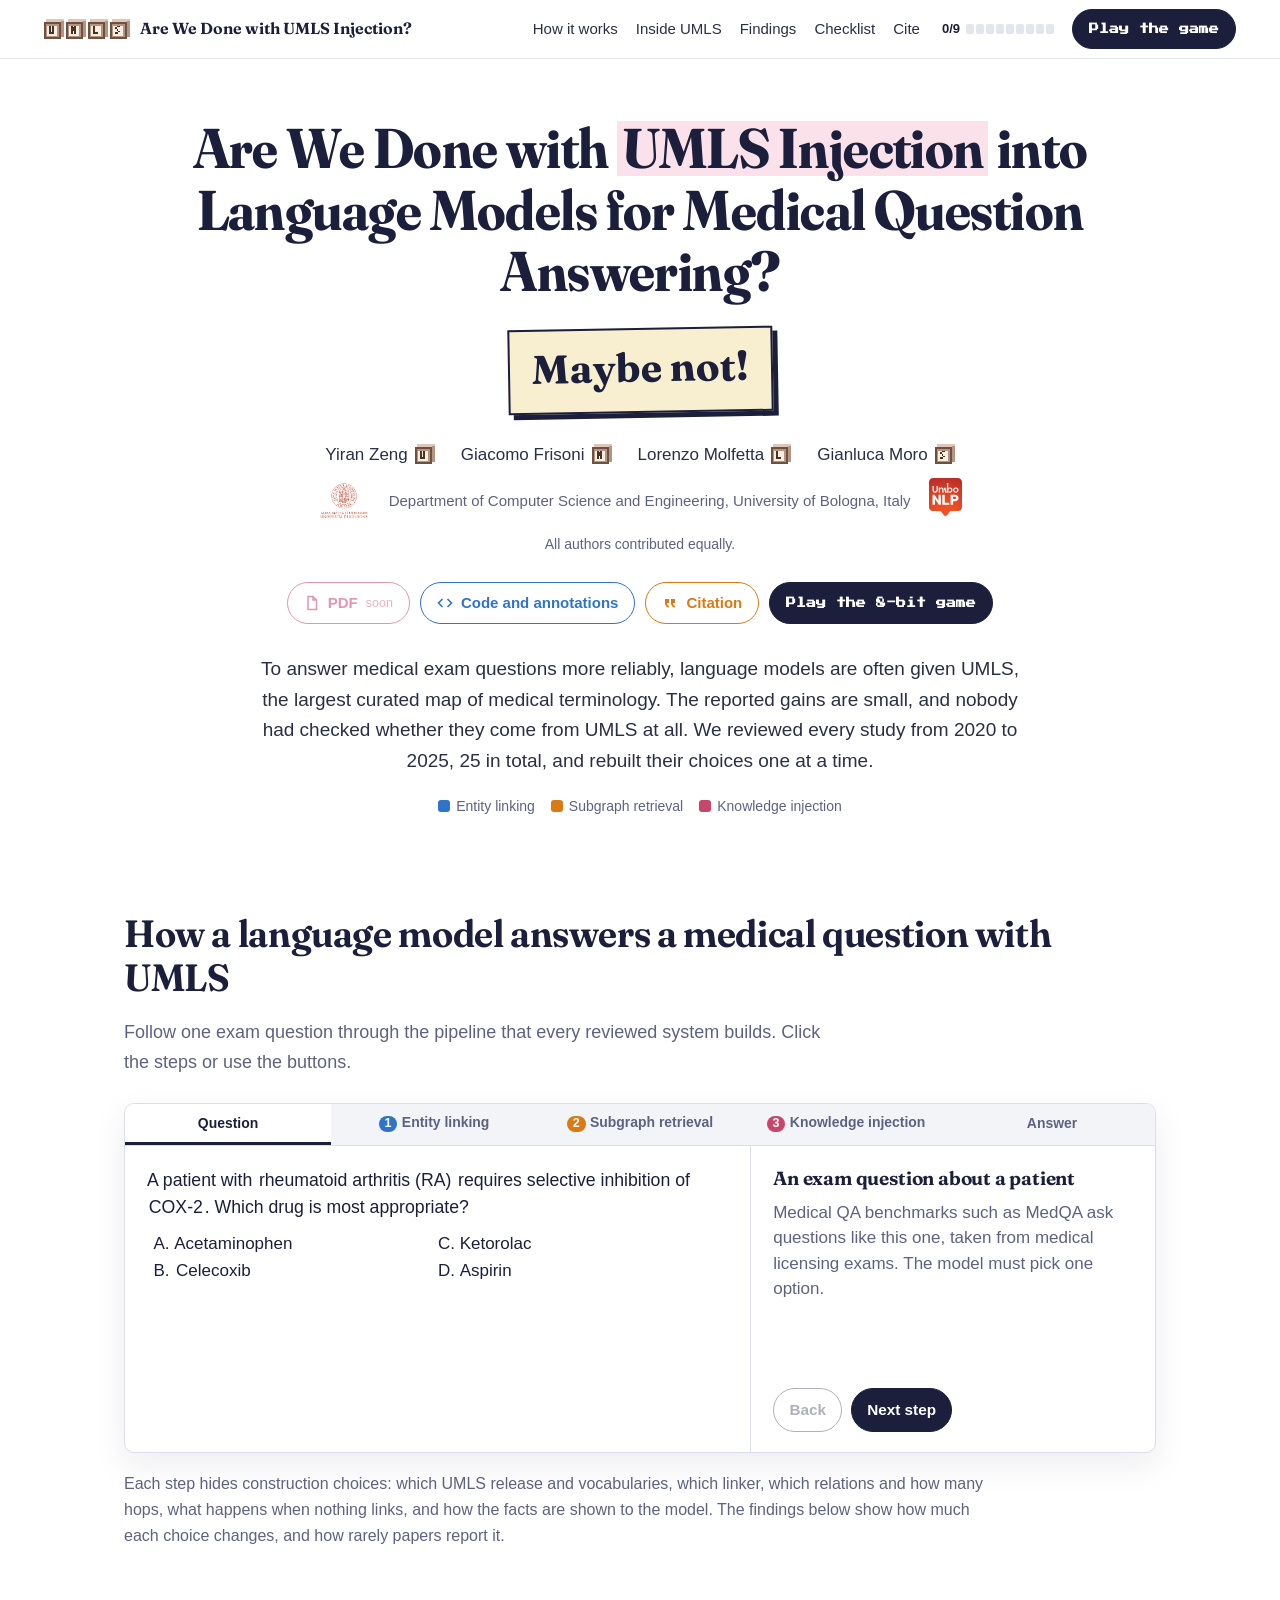
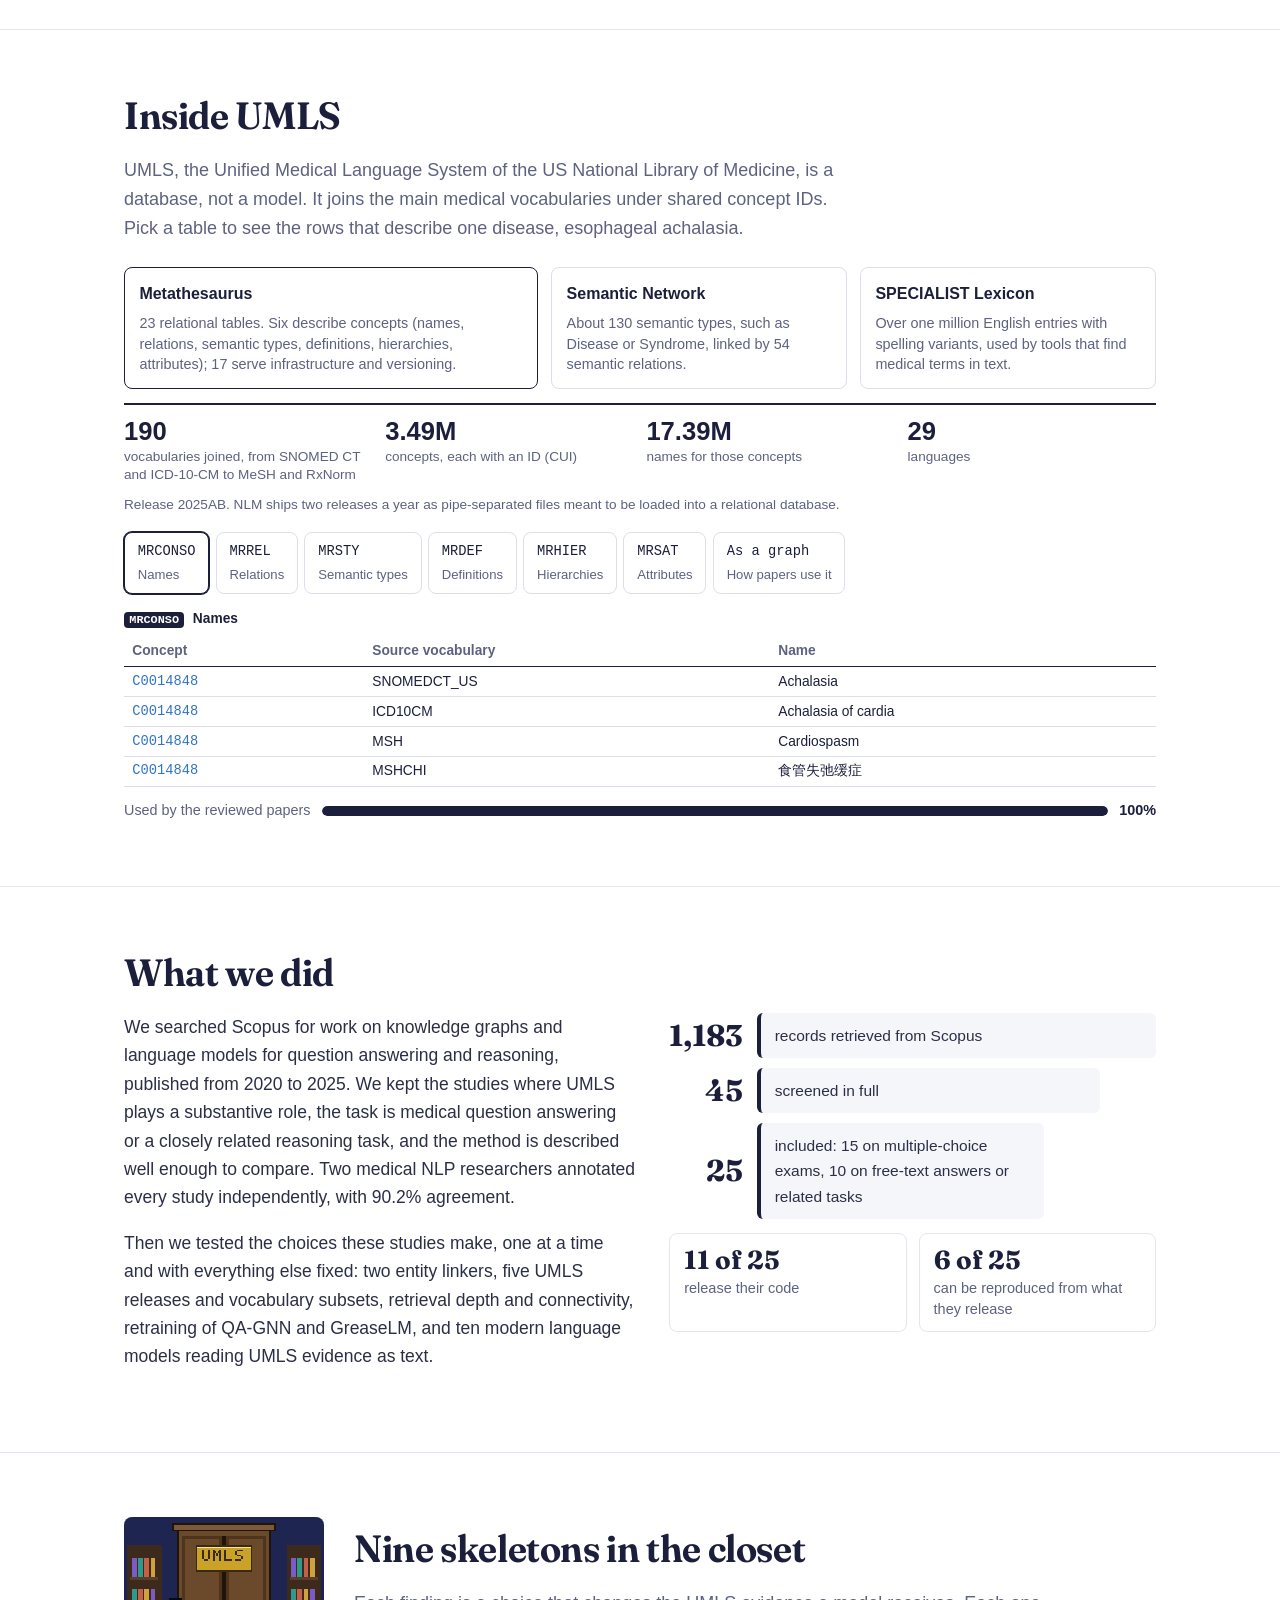
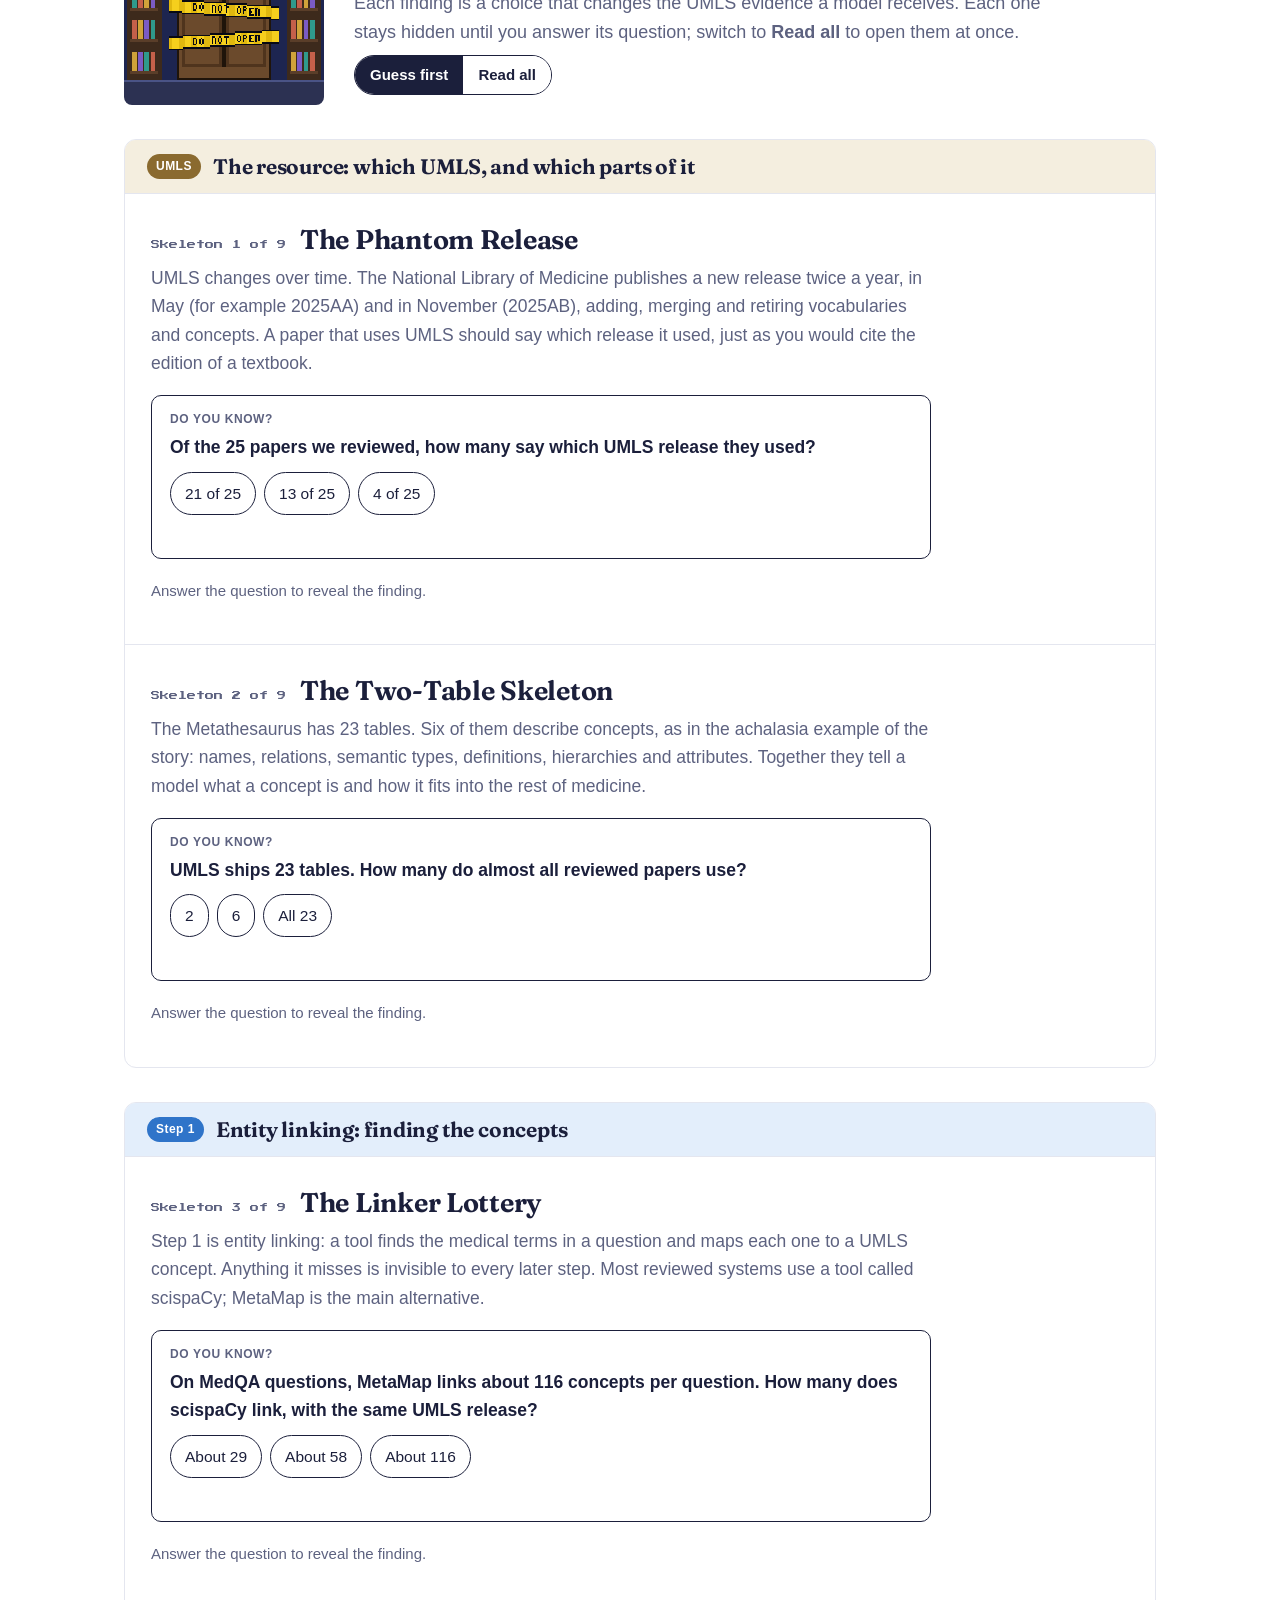
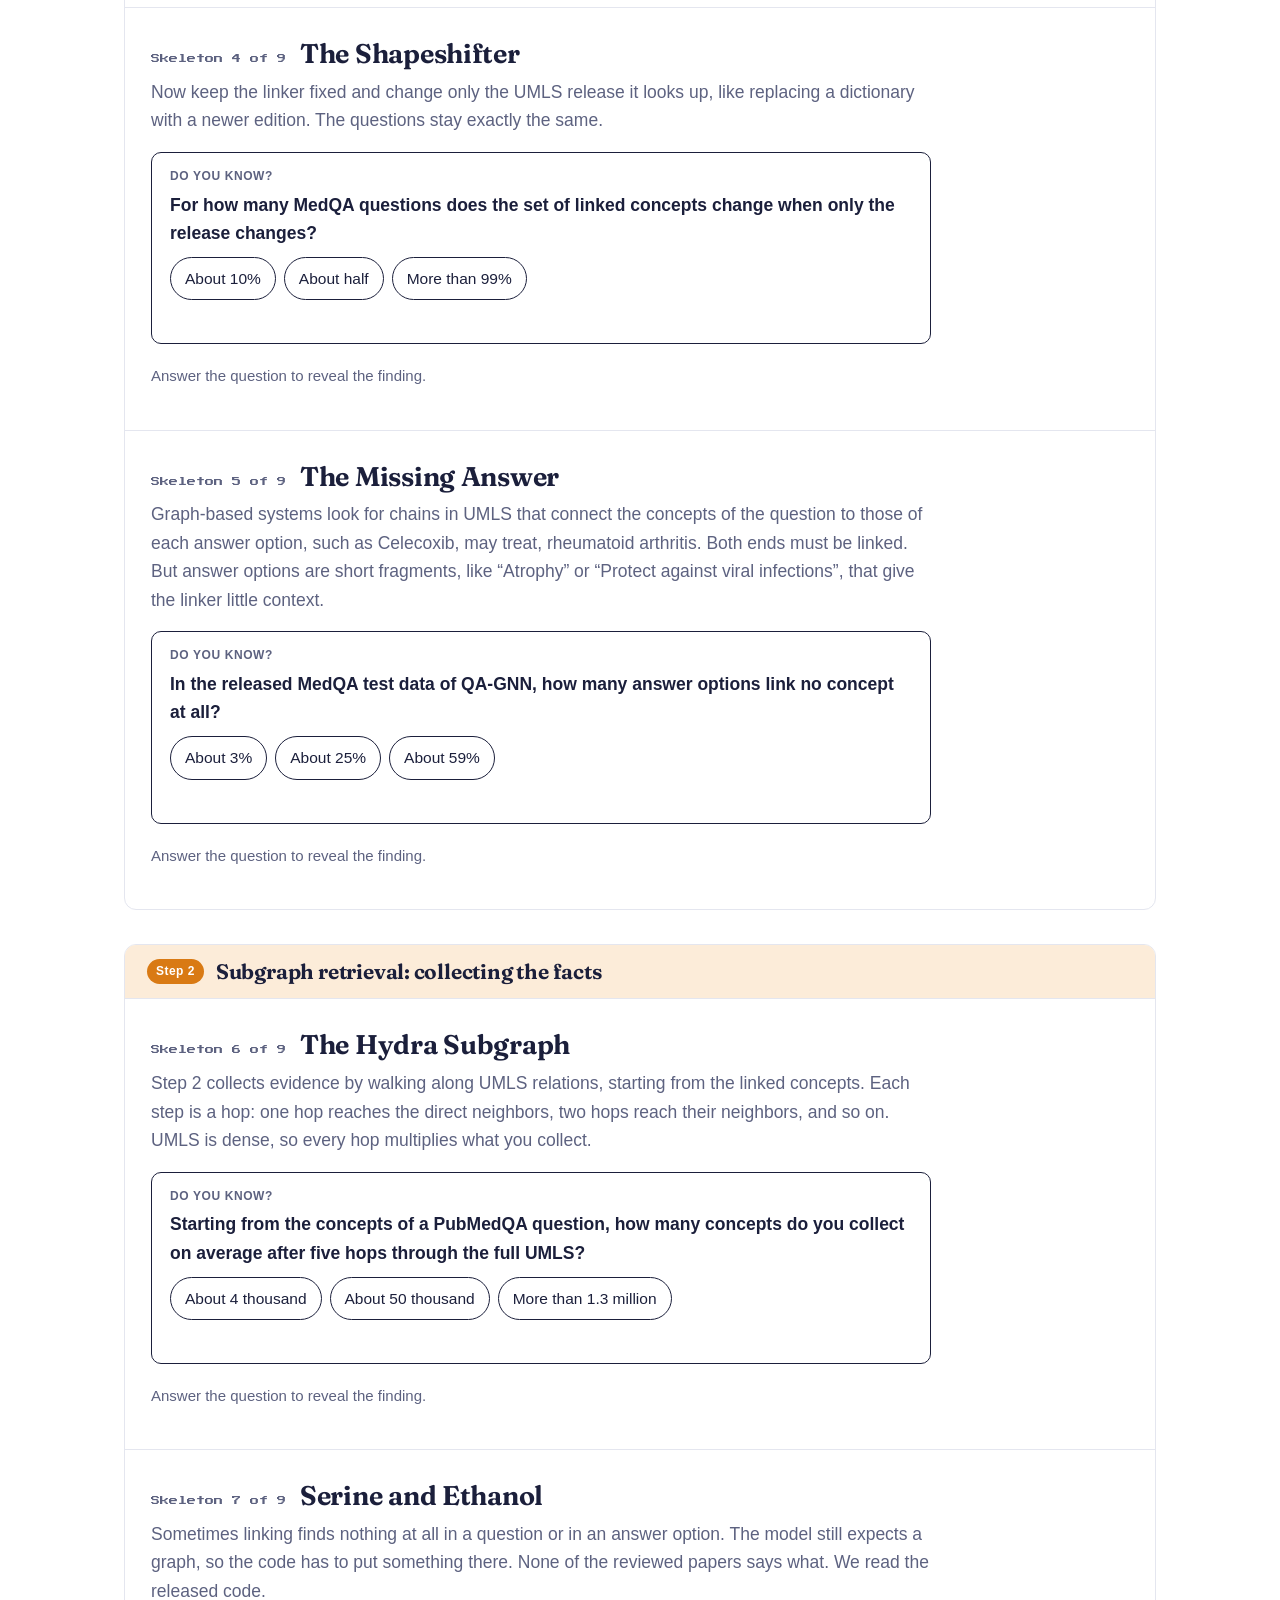
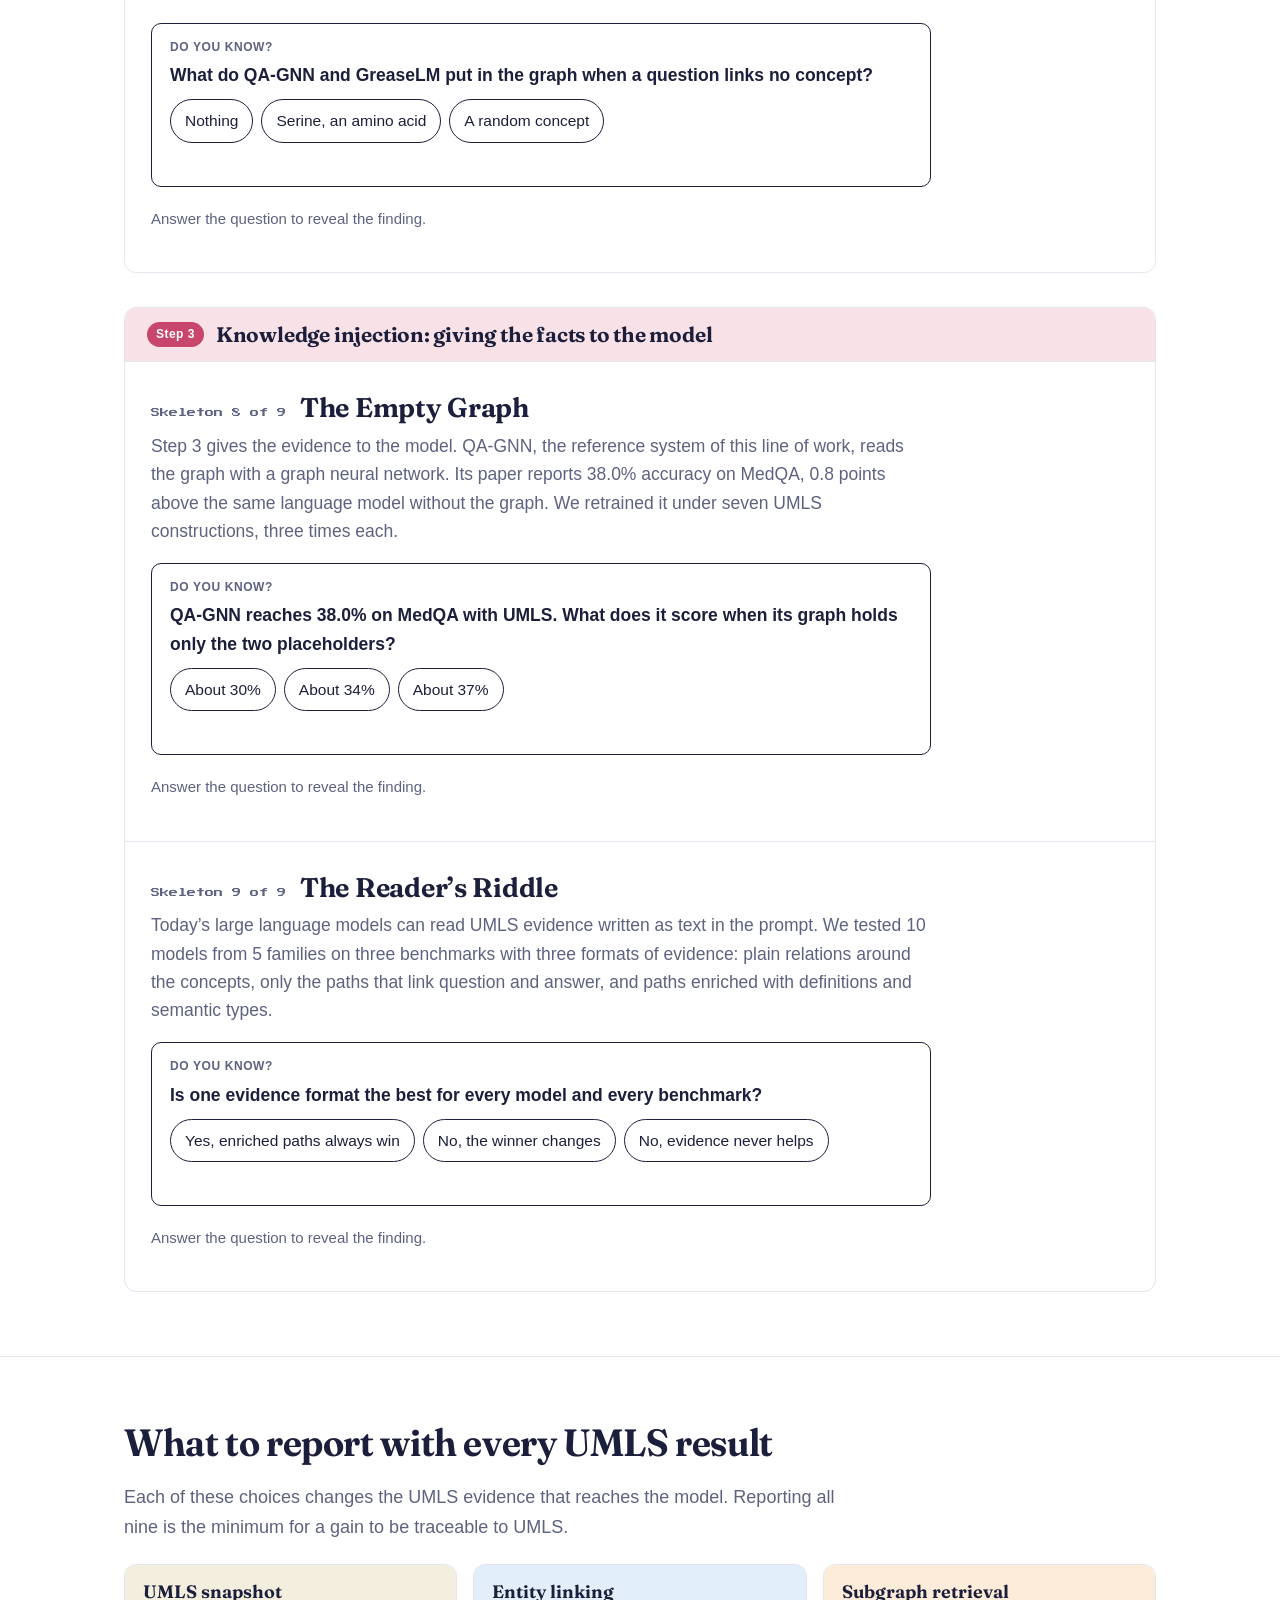
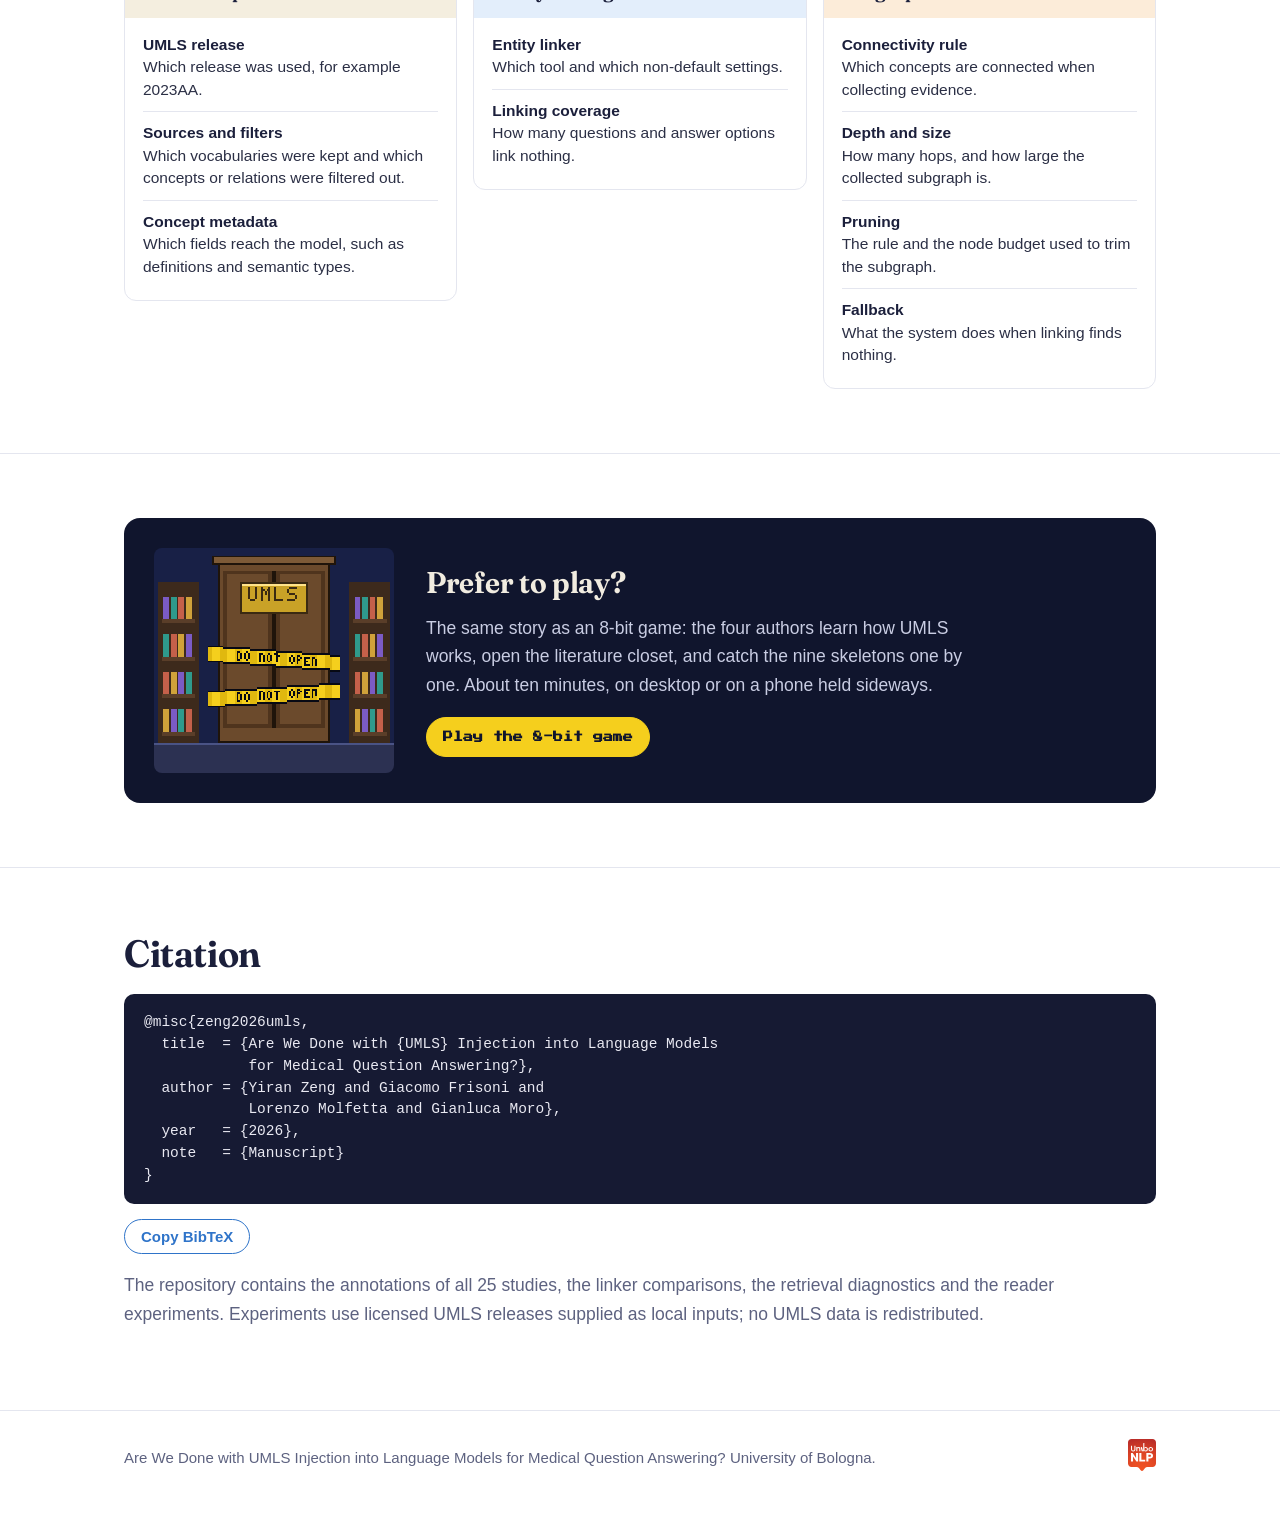
==== commit 54e72927: "new website with interactive game" ====
--- a/docs/index.html
+++ b/docs/index.html
@@ -1,739 +1,430 @@
 <!doctype html>
 <html lang="en">
 <head>
-  <meta charset="utf-8">
-  <meta name="viewport" content="width=device-width, initial-scale=1">
-  <meta name="description" content="A systematic review and controlled experiments on how UMLS evidence reaches language models for medical question answering.">
-  <meta name="theme-color" content="#ffffff">
-  <link rel="icon" type="image/png" href="assets/author-u.png">
-  <meta name="citation_title" content="Are We Done with UMLS Injection into Language Models for Medical Question Answering?">
-  <meta name="citation_author" content="Yiran Zeng">
-  <meta name="citation_author" content="Giacomo Frisoni">
-  <meta name="citation_author" content="Lorenzo Molfetta">
-  <meta name="citation_author" content="Gianluca Moro">
-  <title>Are We Done with UMLS Injection? · Medical Question Answering</title>
-  <style>
-    @font-face { font-family: "Fraunces"; src: url("assets/fraunces.woff2") format("woff2"); font-style: normal; font-weight: 100 900; font-display: swap; }
-    :root {
-      color-scheme: light;
-      --ink: #24292e; --muted: #555e67; --line: #dce1e5; --paper: #ffffff;
-      /* Semantic colors from the camera-ready manuscript. */
-      --nel: #0077ff; --nel-wash: #edf5ff; --nel-ink: #0759b5;
-      --ksr: #e67e22; --ksr-wash: #fff3e7; --ksr-ink: #914708;
-      --ki: #d81b60; --ki-wash: #fce9f0; --ki-ink: #a8164b;
-      --umls: #b79482; --umls-wash: #f5efeb;
-      --reading: 900px;
-    }
-    * { box-sizing: border-box; }
-    html { scroll-padding-top: 24px; }
-    body { margin: 0; background: var(--paper); color: var(--ink); font: 17px/1.75 "Helvetica Neue", Helvetica, Arial, sans-serif; -webkit-text-size-adjust: 100%; }
-    a { color: inherit; text-decoration: none; }
-    a:hover { color: #8a2424; }
-    a:focus-visible, button:focus-visible, .review-pane:focus-visible { outline: 3px solid var(--nel-ink); outline-offset: 5px; }
-    .skip { position: absolute; top: -100px; left: 16px; min-height: 44px; padding: 8px 16px; background: white; z-index: 2; }
-    .skip:focus { top: 12px; }
-    .masthead { width: min(1040px, calc(100% - 64px)); margin: auto; padding-top: 60px; text-align: center; }
-    .intro { max-width: 920px; margin: auto; padding: 0 0 42px; }
-    h1 { margin: 0; font: 550 clamp(2.2rem, 4.35vw, 3.55rem)/1.15 "Fraunces", Georgia, serif; font-variation-settings: "SOFT" 35, "WONK" 1; letter-spacing: -.035em; text-wrap: balance; }
-    .title-accent { background: var(--ki-wash); padding: 0 .08em; box-decoration-break: clone; -webkit-box-decoration-break: clone; font-variation-settings: "SOFT" 100, "WONK" 1; }
-    .authors { display: flex; justify-content: center; flex-wrap: wrap; gap: 8px 25px; margin: 26px 0 0; padding: 0; list-style: none; font-size: .96rem; }
-    .authors li { display: inline-flex; align-items: center; gap: 6px; white-space: nowrap; }
-    .authors img { width: 18px; height: 18px; }
-
-    .affiliation { display: flex; justify-content: center; flex-wrap: wrap; gap: 12px 24px; align-items: center; margin: 16px 0 0; font-size: .85rem; color: var(--muted); }
-    .affiliation > span, .affiliation a { display: inline-flex; align-items: center; gap: 10px; }
-    .affiliation a { min-height: 48px; }
-    .affiliation span { text-align: left; }
-    .affiliation img { width: 29px; height: auto; }
-    .affiliation .group-logo { width: 38px; }
-    .resources { display: flex; justify-content: center; flex-wrap: wrap; gap: 15px; margin-top: 28px; padding-bottom: 4px; }
-    .resource-pair { display: inline-flex; gap: 15px; }
-    .resources a, .resources button { --button-ink: #5b463c; --button-wash: var(--umls-wash); display: inline-flex; align-items: center; justify-content: center; gap: 9px; min-height: 48px; border: 1.5px solid var(--button-ink); border-radius: 999px; padding: 9px 17px; background: var(--button-wash); color: var(--button-ink); font: 650 .85rem/1.5 "Helvetica Neue", Helvetica, Arial, sans-serif; text-decoration: none; }
-    .resources .resource-pdf { --button-ink: var(--ki-ink); --button-wash: var(--ki-wash); }
-    .resources .resource-code { --button-ink: var(--nel-ink); --button-wash: var(--nel-wash); }
-    .resources .resource-citation { --button-ink: var(--ksr-ink); --button-wash: var(--ksr-wash); }
-    .resources .resource-checklist { --button-ink: var(--nel-ink); --button-wash: #f3f7fc; }
-    .resources .resource-literature { --button-ink: #1a1611; --button-wash: #ece4b9; }
-    .resources a:hover { transform: translateY(-1px); }
-    .resources button:disabled { opacity: 1; -webkit-text-fill-color: currentColor; cursor: not-allowed; }
-    .pending-label { font-size: .68rem; font-weight: 500; }
-    .resources svg { width: 20px; height: 20px; fill: none; stroke: currentColor; stroke-width: 1.8; stroke-linecap: round; stroke-linejoin: round; flex: none; }
-
-    main { max-width: var(--reading); width: calc(100% - 48px); margin: auto; }
-    section { margin-top: 70px; }
-    h2 { margin: 0 0 22px; font: 500 2rem/1.25 "Fraunces", Georgia, serif; letter-spacing: -.025em; text-wrap: balance; }
-    h3 { margin: 0 0 18px; font-size: 1.25rem; line-height: 1.4; letter-spacing: -.015em; }
-    p { margin: 0 0 20px; }
-    strong { font-weight: 650; }
-    .opening { margin-top: 30px; }
-    .answer { display: table; margin: 0 auto 26px; padding: 12px 22px; border: 2px solid #1a1611; border-radius: 0; background: #ece4b9; box-shadow: 4px 4px 0 #8a2424; color: #1a1611; text-align: center; font: 550 2.5rem/1.2 "Fraunces", Georgia, serif; font-variation-settings: "SOFT" 100, "WONK" 1; }
-    .lead { font-size: 1.14rem; line-height: 1.75; }
-    .mark { padding: .05em .16em; font-family: "Fraunces", Georgia, serif; font-variation-settings: "SOFT" 100, "WONK" 1; box-decoration-break: clone; -webkit-box-decoration-break: clone; }
-    .mark.nel { background: #ddecff; }
-    .mark.ksr { background: #ffe5cd; }
-    .mark.ki { background: #f9dce7; }
-    .stage-key { display: flex; gap: 18px; flex-wrap: wrap; padding: 0; list-style: none; font-size: .79rem; color: var(--muted); }
-    .stage-key li { display: flex; align-items: center; gap: 7px; }
-    .stage-icon { display: inline-block; width: 1.1em; height: 1.1em; flex: none; vertical-align: -.12em; fill: currentColor; }
-    .stage-nel { color: var(--nel-ink); }
-    .stage-ksr { color: var(--ksr-ink); }
-    .stage-ki { color: var(--ki-ink); }
-    .section-head .stage-icon { margin-right: 7px; }
-    #findings, .nel-section, .ksr-section, .ki-section, .checklist, .citation { border: 1px solid #dce3e8; border-radius: 18px; padding: 28px; }
-    .section-head { border: 0; background: var(--section-wash, var(--umls-wash)); padding: 24px 28px; margin: -28px -28px 26px; border-radius: 18px 18px 0 0; }
-    .section-head h2 { margin-bottom: 0; }
-    .section-head .label { display: block; margin-bottom: 10px; color: var(--label-ink, var(--muted)); font-size: .74rem; letter-spacing: .09em; text-transform: uppercase; font-weight: 650; }
-    .nel-section { --section-wash: var(--nel-wash); --label-ink: var(--nel-ink); }
-    .ksr-section { --section-wash: var(--ksr-wash); --label-ink: var(--ksr-ink); }
-    .ki-section { --section-wash: var(--ki-wash); --label-ink: var(--ki-ink); }
-    figure { width: 100%; margin: 30px 0; }
-    .figure-link { display: block; min-height: 44px; }
-    figure img { display: block; width: 100%; height: auto; }
-    figcaption { margin-top: 15px; color: var(--muted); font-size: .83rem; line-height: 1.65; }
-    figcaption strong { color: var(--ink); }
-    .study-note { margin: 30px 0; background: var(--umls-wash); padding: 24px 26px 6px; }
-    .method-note { padding: 20px 22px 1px; background: var(--ki-wash); margin: 28px 0; }
-    .method-note p, .study-note p { font-size: .94rem; }
-    .subsection { margin-top: 44px; }
-
-    .table-note { margin-top: 13px; color: var(--muted); font-size: .79rem; }
-    .checklist { background: #f6f7f8; }
-    .check-group + .check-group { border-top: 1px solid var(--line); margin-top: 26px; padding-top: 24px; }
-    .check-group h3 { font-size: 1rem; margin-bottom: 10px; }
-    .check-group ul { margin: 0; padding: 0; list-style: none; }
-    .check-group li { position: relative; padding: 7px 0 7px 33px; font-size: .92rem; }
-    .check-icon { position: absolute; left: 0; top: 11px; width: 21px; height: 21px; color: var(--check-ink, #5b463c); fill: none; stroke: currentColor; stroke-width: 1.7; stroke-linecap: round; stroke-linejoin: round; }
-    .check-nel { --check-ink: var(--nel-ink); }
-    .check-ksr { --check-ink: var(--ksr-ink); }
-    #resources { display: grid; grid-template-columns: minmax(0,.95fr) minmax(0,1.05fr); gap: 42px; align-items: start; }
-    .resource-intro h2 { margin-bottom: 18px; }
-    .resource-intro p { margin: 0; color: var(--muted); font-size: .91rem; line-height: 1.75; }
-    .link-list { position: relative; margin: 13px 4px 4px 0; padding: 0; list-style: none; border: 2px solid #1a1611; box-shadow: 4px 4px 0 #8a2424; }
-    .link-list::before { content: ""; position: absolute; top: -14px; left: -2px; width: 86px; height: 14px; border: 2px solid #1a1611; border-bottom: 0; border-radius: 6px 6px 0 0; background: #ece4b9; }
-    .link-list li + li { border-top: 1px solid #1a1611; }
-    .link-list a { display: grid; grid-template-columns: 23px minmax(0,1fr) 16px; align-items: center; gap: 13px; min-height: 76px; padding: 18px; background: #ece4b9; color: #1a1611; font-size: .86rem; font-weight: 600; line-height: 1.5; }
-    .link-list a::after { content: "↗"; justify-self: end; font-size: 1.1rem; }
-    .link-list a:hover, .link-list a:focus-visible { background: #e0cf85; color: #8a2424; }
-    .link-list a:focus-visible { outline-offset: -5px; }
-    .link-list svg { width: 23px; height: 23px; fill: none; stroke: currentColor; stroke-width: 1.7; stroke-linecap: round; stroke-linejoin: round; }
-    .paper-links a { font-weight: 600; }
-    @media (hover: hover) and (prefers-reduced-motion: no-preference) { .link-list a::after { transition: transform .16s ease; } .link-list a:hover::after { transform: translate(2px,-2px); } }
-    .citation { background: #f6f7f8; }
-    .review-browser { margin-top: 28px; }
-    .review-index { display: grid; grid-template-columns: repeat(6,minmax(0,1fr)); gap: 4px; margin-bottom: -2px; position: relative; z-index: 1; }
-    .review-index a { justify-content: center; flex-wrap: wrap; gap: 0 4px; min-height: 54px; padding: 8px 5px; border: 2px solid #1a1611; border-radius: 9px 9px 0 0; background: #f7f4e9; color: #1a1611; font: 500 .85rem/1.35 "Fraunces", Georgia, serif; text-align: center; text-decoration: none; }
-    .review-index a:hover { background: #f0ebd2; }
-    .review-index a[aria-selected="true"] { background: #ece4b9; border-bottom-color: #ece4b9; }
-    .review-index a:focus-visible { outline-offset: -5px; }
-    .review-index span { font-size: .75rem; }
-    .review-index a, .paper-links a { display: inline-flex; align-items: center; min-height: 44px; }
-    .review-pane { margin: 0 0 24px; padding: 26px; border: 2px solid #1a1611; box-shadow: 4px 4px 0 #8a2424; scroll-margin-top: 24px; }
-    .literature-heading, .review-method > h3 { margin: -26px -26px 24px; padding: 22px 26px; background: #ece4b9; color: #1a1611; border-bottom: 2px solid #1a1611; }
-    .literature-heading h3 { font: 500 1.5rem/1.35 "Fraunces", Georgia, serif; margin-bottom: 7px; }
-
-    .literature-heading p { margin: 0; font-size: .8rem; color: var(--muted); }
-    .paper-list { margin: 0; padding: 0; list-style: none; }
-    .paper-list > .paper-entry { padding: 23px 0; border-bottom: 1px solid var(--line); }
-
-    .paper-top { display: flex; justify-content: space-between; gap: 18px; }
-    .paper-identity { min-width: 0; }
-    .paper-entry h4 { font-size: 1.03rem; font-weight: 600; line-height: 1.45; margin: 0; }
-    .paper-attribution { font-size: .79rem; color: var(--muted); margin: 5px 0 0; }
-    .paper-links { display: flex; flex: none; gap: 16px; font-size: .8rem; }
-    .paper-pipeline { display: grid; grid-template-columns: minmax(0,1.2fr) minmax(0,.8fr) minmax(0,1fr); gap: 18px; margin: 14px 0; }
-    .paper-pipeline dt { color: var(--muted); font-size: .66rem; font-weight: 600; letter-spacing: .06em; text-transform: uppercase; }
-    .paper-pipeline dd { font-size: .75rem; line-height: 1.65; margin: 2px 0 0; overflow-wrap: anywhere; }
-    .pipeline-nel dt { color: var(--nel-ink); }
-    .pipeline-ksr dt { color: var(--ksr-ink); }
-    .paper-note { font-size: .84rem; line-height: 1.7; margin-bottom: 0; }
-    .unavailable-link { display: inline-flex; align-items: center; min-height: 44px; font-size: .75rem; color: var(--muted); }
-    .review-method { font-size: .88rem; }
-    .review-method h3 { font: 500 1.5rem/1.35 "Fraunces", Georgia, serif; }
-    .review-method h4 { margin: 28px 0 16px; }
-    .excluded-list { columns: 2; column-gap: 32px; padding-left: 20px; }
-    .excluded-list li { break-inside: avoid; padding: 8px 0; font-size: .83rem; }
-    .excluded-list p { margin-bottom: 3px; }
-    .excluded-paper-link { display: inline-flex; align-items: center; gap: 5px; min-height: 44px; font-weight: 600; }
-    pre { margin: 0; padding: 22px; background: #f5f7f8; white-space: pre-wrap; overflow-wrap: anywhere; font-size: .76rem; line-height: 1.8; }
-    code { font-family: "SFMono-Regular", Consolas, "Liberation Mono", monospace; }
-    .table-note code, figcaption code { font-size: .95em; }
-    footer { border-top: 1px solid var(--line); margin-top: 56px; padding: 22px 0 34px; color: var(--muted); font-size: .78rem; }
-    footer p { margin: 0; }
-    @media (max-width: 680px) {
-      .masthead { width: calc(100% - 36px); padding-top: 34px; }
-      .intro { padding: 0 0 24px; }
-      h1 { font-size: clamp(2rem, 7.9vw, 3rem); }
-      .authors { gap: 9px 18px; font-size: .88rem; }
-      .affiliation { font-size: .79rem; }
-      .resource-pair { gap: 8px; }
-      .resource-pair a { padding-inline: 11px; gap: 7px; font-size: .78rem; }
-      .resource-pair svg { width: 18px; height: 18px; }
-      main { width: calc(100% - 36px); }
-      body { font-size: 16px; }
-      .lead { font-size: 1.04rem; }
-      section { margin-top: 48px; }
-      h2 { font-size: 1.7rem; }
-      .stage-key { gap: 8px 14px; }
-      .study-note, .method-note { padding: 20px 18px 1px; }
-      #findings, .nel-section, .ksr-section, .ki-section, .checklist, .citation { padding: 22px 17px; border-radius: 14px; }
-      #resources { grid-template-columns: minmax(0,1fr); gap: 27px; }
-      .section-head { padding: 21px 17px; margin: -22px -17px 24px; border-radius: 14px 14px 0 0; }
-
-      .paper-top { display: block; }
-      .review-index { grid-template-columns: repeat(3,minmax(0,1fr)); }
-      .review-index a { font-size: .8rem; }
-      .review-index a[aria-selected="true"] { border-bottom-color: #1a1611; box-shadow: inset 0 -3px 0 #8a2424; }
-      .review-pane { padding: 18px; }
-      .literature-heading, .review-method > h3 { margin: -18px -18px 22px; padding: 20px 18px; }
-      .paper-pipeline { display: block; }
-      .paper-pipeline > div { display: grid; grid-template-columns: 76px minmax(0,1fr); gap: 10px; margin-bottom: 5px; }
-      .paper-pipeline dd { margin: 0; }
-      .excluded-list { columns: 1; }
-      figcaption { font-size: .79rem; }
-
-      pre { padding: 18px; font-size: .72rem; }
-    }
-    @media (prefers-reduced-motion: reduce) { *, *::before, *::after { scroll-behavior: auto !important; animation: none !important; transition: none !important; } }
-    @media print { .skip, .resources, .review-index { display: none; } .review-pane[hidden] { display: block !important; } .review-pane { box-shadow: none; } .masthead, main { width: 100%; } .intro { padding-top: 20px; } figure { break-inside: avoid; } a { color: inherit; } }
-  </style>
+<meta charset="utf-8">
+<meta name="viewport" content="width=device-width, initial-scale=1">
+<title>Are We Done with UMLS Injection into Language Models for Medical Question Answering?</title>
+<meta name="description" content="A systematic review of 25 studies and controlled experiments on how UMLS medical knowledge reaches language models that answer medical exam questions.">
+<meta name="theme-color" content="#ffffff">
+<meta name="citation_title" content="Are We Done with UMLS Injection into Language Models for Medical Question Answering?">
+<meta name="citation_author" content="Yiran Zeng"><meta name="citation_author" content="Giacomo Frisoni"><meta name="citation_author" content="Lorenzo Molfetta"><meta name="citation_author" content="Gianluca Moro">
+<meta property="og:title" content="Are We Done with UMLS Injection? Maybe not.">
+<meta property="og:description" content="How UMLS medical knowledge reaches language models that answer medical exam questions, and nine findings the literature never reported.">
+<meta property="og:image" content="assets/og.png">
+<meta name="twitter:card" content="summary_large_image">
+<link rel="stylesheet" href="assets/visuals.css">
+<link rel="preload" href="assets/fonts/Fraunces.woff2" as="font" type="font/woff2" crossorigin>
+<style>
+@font-face { font-family: "Fraunces"; src: url("assets/fonts/Fraunces.woff2") format("woff2"); font-weight: 100 900; font-display: swap; }
+@font-face { font-family: "Press Start 2P"; src: url("assets/fonts/PressStart2P-Regular.woff2") format("woff2"); font-display: swap; }
+:root {
+  --ink: #1b1f3b; --text: #2b2f45; --muted: #5d6280; --rule: #e4e6ef; --soft: #f5f6fa; --page: #ffffff;
+  --nel: #2f74c9; --nel-bg: #e3eefb; --ksr: #d97a14; --ksr-bg: #fcecd9; --ki: #c8456c; --ki-bg: #f9e1e8; --res: #8a6a2f; --res-bg: #f4eedf; --ok: #23835f;
+  --hl: #fbe1e9; --maybe: #f7efcf;
+  --serif: "Fraunces", Georgia, serif; --sans: "Helvetica Neue", Helvetica, Arial, sans-serif; --pixel: "Press Start 2P", ui-monospace, monospace;
+}
+* { box-sizing: border-box; }
+html { scroll-behavior: smooth; scroll-padding-top: 70px; }
+@media (prefers-reduced-motion: reduce) { html { scroll-behavior: auto; } }
+body { margin: 0; background: var(--page); color: var(--text); font-family: var(--sans); font-size: 17.5px; line-height: 1.62; -webkit-font-smoothing: antialiased; }
+a { color: var(--nel); text-underline-offset: 3px; }
+:focus-visible { outline: 3px solid #f5cf1d; outline-offset: 2px; }
+h1, h2, h3, h4 { font-family: var(--serif); color: var(--ink); font-weight: 650; line-height: 1.18; letter-spacing: -0.01em; font-variation-settings: "SOFT" 30, "WONK" 0; }
+h2 { font-size: clamp(28px, 3.4vw, 38px); margin: 0 0 .45em; font-variation-settings: "opsz" 72, "SOFT" 30; }
+h3 { font-size: 24px; margin: 0 0 .5em; }
+p { margin: 0 0 1em; }
+.wrap { max-width: 1080px; margin: 0 auto; padding: 0 24px; }
+.narrow { max-width: 760px; margin-left: auto; margin-right: auto; }
+.muted { color: var(--muted); }
+
+/* nav */
+.nav { position: sticky; top: 0; z-index: 40; background: rgba(255, 255, 255, .96); backdrop-filter: blur(6px); border-bottom: 1px solid var(--rule); }
+.nav .wrap { display: flex; align-items: center; gap: 14px; height: 58px; max-width: 1240px; }
+.nav .home { display: flex; align-items: center; gap: 10px; text-decoration: none; color: var(--ink); font-family: var(--serif); font-weight: 650; font-size: 16px; white-space: nowrap; }
+.blocks { display: inline-flex; gap: 2px; } .blocks svg { width: 20px; height: 20px; }
+.nav .links { display: flex; gap: 2px; margin-left: auto; align-items: center; }
+.nav .links a { color: var(--text); text-decoration: none; font-size: 15px; padding: 7px 8px; border-radius: 6px; white-space: nowrap; }
+.nav .links a:hover { background: var(--soft); }
+.tally { display: none; align-items: center; gap: 6px; font-size: 13px; color: var(--muted); margin-right: 4px; white-space: nowrap; }
+.tally b { color: var(--ink); font-variant-numeric: tabular-nums; }
+body.guess .tally { display: inline-flex; }
+.tally .sk { display: inline-flex; gap: 2px; } .tally .sk i { width: 8px; height: 10px; border-radius: 2px; background: var(--rule); } .tally .sk i.got { background: var(--ink); }
+
+/* pills */
+.pills { display: flex; flex-wrap: wrap; justify-content: center; gap: 10px; }
+.pill { display: inline-flex; align-items: center; gap: 8px; font-size: 15px; font-weight: 600; padding: 8px 16px; border-radius: 99px; border: 1.5px solid currentColor; text-decoration: none; background: #fff; cursor: pointer; font-family: var(--sans); white-space: nowrap; }
+.pill svg { width: 16px; height: 16px; }
+.pill.pdf { color: var(--ki); } .pill.code { color: var(--nel); } .pill.cite { color: var(--ksr); } .pill.lit { color: var(--res); }
+.pill:hover:not([aria-disabled="true"]) { background: var(--soft); }
+.pill[aria-disabled="true"] { opacity: .55; cursor: default; }
+.pill.play { color: #fff; background: var(--ink); border-color: var(--ink); font-family: var(--pixel); font-size: 10px; padding: 11px 16px; }
+.pill.play:hover { background: #2c335f; }
+.pill small { font-weight: 500; opacity: .75; }
+
+/* hero */
+.hero { padding: 58px 0 30px; text-align: center; }
+.hero h1 { font-size: clamp(34px, 5vw, 56px); line-height: 1.1; margin: 0 auto 26px; max-width: 920px; font-variation-settings: "opsz" 144, "SOFT" 40; font-weight: 700; }
+.hero h1 mark { background: linear-gradient(transparent 12%, var(--hl) 12%, var(--hl) 92%, transparent 92%); color: inherit; padding: 0 .08em; }
+.authors { display: flex; flex-wrap: wrap; justify-content: center; gap: 6px 26px; margin: 0 0 10px; padding: 0; list-style: none; font-size: 17px; }
+.authors li { display: inline-flex; align-items: center; gap: 7px; }
+.authors svg { width: 20px; height: 20px; }
+.affil { display: flex; justify-content: center; align-items: center; gap: 18px; flex-wrap: wrap; color: var(--muted); font-size: 15px; margin: 6px 0 26px; }
+.affil img { height: 38px; width: auto; }
+.affil .eq { width: 100%; font-size: 14px; margin-top: -8px; }
+.maybe { display: inline-block; font-family: var(--serif); font-size: clamp(30px, 4vw, 40px); font-weight: 700; color: var(--ink); background: var(--maybe); border: 2px solid var(--ink); box-shadow: 5px 5px 0 var(--ink); padding: 6px 22px 10px; margin: 0 0 28px; transform: rotate(-1deg); }
+.lead { font-size: 19px; line-height: 1.6; }
+.legend { display: flex; justify-content: center; gap: 16px; flex-wrap: wrap; font-size: 14px; color: var(--muted); margin-top: 8px; }
+.legend span { display: inline-flex; align-items: center; gap: 6px; }
+.legend i { width: 12px; height: 12px; border-radius: 3px; }
+
+/* sections */
+section.s { padding: 64px 0; }
+section.s + section.s { border-top: 1px solid var(--rule); }
+.sub { font-size: 18px; color: var(--muted); max-width: 720px; }
+.pipeline-host { margin-top: 26px; font-size: 17px; }
+.pipeline-host .uvp { box-shadow: 0 12px 34px rgba(27, 31, 59, .08); }
+.after-pipe { margin-top: 18px; color: var(--muted); font-size: 16px; max-width: 860px; }
+.umls-host { margin-top: 24px; font-size: 16px; }
+.two { display: grid; grid-template-columns: minmax(0, 1.05fr) minmax(0, 1fr); gap: 34px; align-items: start; }
+.funnel { display: grid; gap: 10px; margin: 0 0 14px; }
+.funnel div { display: grid; grid-template-columns: 4.2em 1fr; align-items: center; gap: 14px; }
+.funnel b { font-family: var(--serif); font-size: 30px; color: var(--ink); text-align: right; line-height: 1; }
+.funnel span { display: block; padding: 10px 14px; border-radius: 6px; background: var(--soft); border-left: 4px solid var(--ink); font-size: 15.5px; }
+.funnel div:nth-child(1) span { margin-right: 0; } .funnel div:nth-child(2) span { margin-right: 14%; } .funnel div:nth-child(3) span { margin-right: 28%; }
+.facts { display: grid; grid-template-columns: 1fr 1fr; gap: 12px; }
+.facts div { border: 1px solid var(--rule); border-radius: 8px; padding: 12px 14px; }
+.facts b { display: block; font-family: var(--serif); font-size: 26px; color: var(--ink); line-height: 1.1; }
+.facts span { font-size: 14.5px; color: var(--muted); line-height: 1.4; display: block; margin-top: 4px; }
+
+/* findings */
+.closet-intro { display: grid; grid-template-columns: 200px minmax(0, 1fr); gap: 30px; align-items: center; margin-bottom: 18px; }
+#closetCanvas { width: 200px; image-rendering: pixelated; image-rendering: crisp-edges; display: block; border-radius: 8px; }
+.mode { display: flex; flex-wrap: wrap; gap: 12px 20px; align-items: center; margin-top: 8px; }
+.seg { display: inline-flex; border: 1.5px solid var(--ink); border-radius: 99px; overflow: hidden; }
+.seg button { font: inherit; font-size: 15px; font-weight: 600; padding: 7px 15px; border: 0; background: #fff; color: var(--ink); cursor: pointer; }
+.seg button[aria-pressed="true"] { background: var(--ink); color: #fff; }
+.stage { margin-top: 34px; border: 1px solid var(--rule); border-radius: 12px; overflow: hidden; }
+.stage > header { display: flex; align-items: center; gap: 12px; padding: 14px 22px; background: var(--res-bg); border-bottom: 1px solid var(--rule); }
+.stage > header .tag { font-size: 12px; font-weight: 700; letter-spacing: .04em; color: #fff; background: var(--res); padding: 3px 9px; border-radius: 99px; white-space: nowrap; }
+.stage > header h3 { margin: 0; font-size: 21px; }
+.stage.nel > header { background: var(--nel-bg); } .stage.nel > header .tag { background: var(--nel); }
+.stage.ksr > header { background: var(--ksr-bg); } .stage.ksr > header .tag { background: var(--ksr); }
+.stage.ki > header { background: var(--ki-bg); } .stage.ki > header .tag { background: var(--ki); }
+.finding { padding: 30px 26px 26px; }
+.finding + .finding { border-top: 1px solid var(--rule); }
+.fhead { display: flex; align-items: baseline; gap: 6px 14px; flex-wrap: wrap; margin-bottom: 8px; }
+.skel { font-family: var(--pixel); font-size: 9px; color: var(--muted); white-space: nowrap; }
+.finding.solved .skel::after { content: " caught"; color: var(--ok); }
+.finding h4 { margin: 0; font-size: clamp(22px, 2.4vw, 27px); }
+.finding .context { color: var(--muted); max-width: 780px; }
+.quiz { border: 1.5px solid var(--ink); border-radius: 10px; padding: 14px 18px; margin: 14px 0 20px; max-width: 780px; }
+.quiz .label { font-size: 12px; font-weight: 700; letter-spacing: .05em; color: var(--muted); margin: 0 0 4px; }
+.quiz .q { font-weight: 650; color: var(--ink); margin: 0 0 10px; }
+.quiz .opts { display: flex; flex-wrap: wrap; gap: 8px; }
+.quiz .opts button { font: inherit; font-size: 15.5px; padding: 8px 14px; border-radius: 99px; border: 1.5px solid var(--ink); background: #fff; color: var(--ink); cursor: pointer; }
+.quiz .opts button:hover:not(:disabled) { background: var(--soft); }
+.quiz .opts button:disabled { cursor: default; }
+.quiz .opts button.right { background: #dcf1e8; border-color: var(--ok); }
+.quiz .opts button.wrong { background: var(--ki-bg); border-color: var(--ki); }
+.quiz .fb { min-height: 1.4em; margin: 8px 0 0; font-size: 15px; font-weight: 600; color: var(--ok); }
+.quiz .fb.bad { color: var(--ki); }
+.reveal .grid { display: grid; grid-template-columns: 1fr; gap: 18px; max-width: 860px; }
+.reveal .chart { border: 1px solid var(--rule); border-radius: 10px; padding: 18px 20px 8px; font-size: 16px; background: #fff; }
+.reveal .grid > div:last-child { max-width: 780px; }
+.why { border-left: 4px solid var(--ink); padding: 2px 0 2px 14px; font-weight: 600; color: var(--ink); }
+.ref { font-size: 14.5px; color: var(--muted); }
+details.fig { margin-top: 14px; }
+details.fig summary { cursor: pointer; font-size: 15px; font-weight: 600; color: var(--ink); }
+details.fig img { width: 100%; height: auto; border: 1px solid var(--rule); border-radius: 6px; margin-top: 10px; cursor: zoom-in; background: #fff; }
+details.fig p { font-size: 14.5px; color: var(--muted); margin: 8px 0 0; }
+.locked { display: none; font-size: 15px; color: var(--muted); }
+body.guess .finding:not(.solved) .reveal { display: none; }
+body.guess .finding:not(.solved) .locked { display: block; }
+.t-guess { display: none; }
+body.guess .finding:not(.solved) .t-final { display: none; }
+body.guess .finding:not(.solved) .t-guess { display: inline; }
+pre.code { background: #161a33; color: #e9e9f2; padding: 14px 16px; border-radius: 8px; font-size: 14px; line-height: 1.5; overflow: auto; }
+pre.code .c { color: #a9add0; }
+.scrollx { overflow-x: auto; }
+table.audit { border-collapse: collapse; font-size: 15px; width: 100%; margin: 6px 0 12px; }
+table.audit th, table.audit td { padding: 6px 9px; text-align: right; border-bottom: 1px solid var(--rule); }
+table.audit th:first-child, table.audit td:first-child { text-align: left; }
+table.audit thead th { border-bottom: 1.5px solid var(--ink); }
+
+/* checklist */
+.checks { display: grid; grid-template-columns: repeat(3, minmax(0, 1fr)); gap: 16px; margin-top: 22px; align-items: start; }
+.checkcol { border: 1px solid var(--rule); border-radius: 12px; overflow: hidden; }
+.checkcol header { padding: 12px 18px; font-family: var(--serif); font-weight: 650; font-size: 18px; color: var(--ink); background: var(--res-bg); }
+.checkcol.nel header { background: var(--nel-bg); } .checkcol.ksr header { background: var(--ksr-bg); }
+.checkcol ul { list-style: none; margin: 0; padding: 6px 18px 12px; }
+.checkcol li { padding: 10px 0; border-bottom: 1px solid var(--rule); font-size: 15.5px; line-height: 1.45; }
+.checkcol li:last-child { border-bottom: 0; }
+.checkcol li strong { display: block; color: var(--ink); }
+
+
+/* game banner */
+.game { background: #10152d; color: #f1ece0; border-radius: 16px; padding: 30px; display: grid; grid-template-columns: 240px minmax(0, 1fr); gap: 32px; align-items: center; }
+.game h2 { color: #f1ece0; font-size: 30px; }
+.game p { color: #c9cde3; max-width: 560px; }
+#gameCanvas { width: 240px; image-rendering: pixelated; image-rendering: crisp-edges; display: block; border-radius: 8px; }
+.game .pill.play { background: #f5cf1d; color: #10152d; border-color: #f5cf1d; }
+
+/* citation, footer, lightbox */
+.cite pre { background: #161a33; color: #e9e9f2; padding: 18px 20px; border-radius: 10px; font-size: 14.5px; line-height: 1.5; overflow: auto; }
+footer { border-top: 1px solid var(--rule); padding: 28px 0 40px; color: var(--muted); font-size: 15px; }
+footer .wrap { display: flex; justify-content: space-between; align-items: center; gap: 16px; flex-wrap: wrap; }
+footer img { height: 32px; }
+dialog.lightbox { border: 0; padding: 0; max-width: 96vw; max-height: 94vh; background: #fff; border-radius: 8px; }
+dialog.lightbox img { display: block; max-width: 94vw; max-height: 84vh; }
+dialog.lightbox p { margin: 0; padding: 10px 14px; font-size: 14.5px; color: var(--muted); max-width: 94vw; }
+dialog.lightbox::backdrop { background: rgba(10, 12, 25, .75); }
+
+@media (max-width: 1180px) { .nav .home .t { display: none; } }
+@media (max-width: 900px) {
+  .nav .links { display: none; } .nav .tally { margin-left: auto; }
+  .checks, .two { grid-template-columns: 1fr; }
+  .reveal .grid { grid-template-columns: 1fr; gap: 14px; }
+  .closet-intro, .game { grid-template-columns: 1fr; }
+  #closetCanvas, #gameCanvas { margin: 0 auto; }
+}
+@media (max-width: 560px) { .tally .sk { display: none; } .nav .pill.play { padding: 10px 12px; } body { font-size: 16.5px; } .wrap { padding: 0 16px; } .finding { padding: 24px 16px; } .stage > header { padding: 12px 16px; align-items: flex-start; flex-direction: column; gap: 6px; } .funnel b { font-size: 24px; } .funnel div:nth-child(n) span { margin-right: 0; } .hero { padding-top: 36px; } .game { padding: 22px; } }
+</style>
 </head>
-<body>
-<a class="skip" href="#main">Skip to content</a>
-<header class="masthead">
-  <div class="intro">
-    <h1>Are We Done with <span class="title-accent">UMLS Injection</span> into Language Models for Medical Question Answering?</h1>
-    <ul class="authors" aria-label="Authors">
-      <li>Yiran Zeng <img src="assets/author-u.png" width="106" height="106" alt=""></li>
-      <li>Giacomo Frisoni <img src="assets/author-m.png" width="106" height="106" alt=""></li>
-      <li>Lorenzo Molfetta <img src="assets/author-l.png" width="106" height="106" alt=""></li>
-      <li>Gianluca Moro <img src="assets/author-s.png" width="106" height="106" alt=""></li>
-    </ul>
-
-    <p class="affiliation"><span><img src="assets/unibo.png" width="350" height="254" alt=""><span>Department of Computer Science and Engineering<br>University of Bologna, Italy</span></span><a href="https://disi-unibo-nlp.github.io/"><img class="group-logo" src="assets/unibonlp.svg" width="350" height="402" alt=""><span>UniboNLP<br>Research group ↗</span></a></p>
-    <!-- Resource icons adapted from Tabler Icons (MIT), copyright (c) 2020-2026 Paweł Kuna.
-    Permission is hereby granted, free of charge, to any person obtaining a copy of this software and associated documentation files (the "Software"), to deal in the Software without restriction, including without limitation the rights to use, copy, modify, merge, publish, distribute, sublicense, and/or sell copies of the Software, and to permit persons to whom the Software is furnished to do so, subject to the following conditions: The above copyright notice and this permission notice shall be included in all copies or substantial portions of the Software. THE SOFTWARE IS PROVIDED "AS IS", WITHOUT WARRANTY OF ANY KIND, EXPRESS OR IMPLIED, INCLUDING BUT NOT LIMITED TO THE WARRANTIES OF MERCHANTABILITY, FITNESS FOR A PARTICULAR PURPOSE AND NONINFRINGEMENT. IN NO EVENT SHALL THE AUTHORS OR COPYRIGHT HOLDERS BE LIABLE FOR ANY CLAIM, DAMAGES OR OTHER LIABILITY, WHETHER IN AN ACTION OF CONTRACT, TORT OR OTHERWISE, ARISING FROM, OUT OF OR IN CONNECTION WITH THE SOFTWARE OR THE USE OR OTHER DEALINGS IN THE SOFTWARE. -->
-    <nav class="resources" aria-label="Study resources">
-      <button class="resource-pdf" type="button" disabled title="Awaiting the arXiv upload"><svg viewBox="0 0 24 24" aria-hidden="true" focusable="false" data-icon="pdf"><path d="M14 3v4a1 1 0 0 0 1 1h4M5 12V5a2 2 0 0 1 2-2h7l5 5v4M5 18h1.5a1.5 1.5 0 0 0 0-3H5v6M17 18h2M20 15h-3v6M11 15v6h1a2 2 0 0 0 2-2v-2a2 2 0 0 0-2-2h-1"/></svg><span>PDF <span class="pending-label">· soon</span></span></button>
-      <a class="resource-code" href="https://github.com/disi-unibo-nlp/are-we-done-with-umls"><svg viewBox="0 0 24 24" aria-hidden="true" focusable="false" data-icon="code"><path d="M9 19c-4.3 1.4 -4.3 -2.5 -6 -3m12 5v-3.5c0 -1 .1 -1.4 -.5 -2c2.8 -.3 5.5 -1.4 5.5 -6a4.6 4.6 0 0 0 -1.3 -3.2a4.2 4.2 0 0 0 -.1 -3.2s-1.1 -.3 -3.5 1.3a12.3 12.3 0 0 0 -6.2 0c-2.4 -1.6 -3.5 -1.3 -3.5 -1.3a4.2 4.2 0 0 0 -.1 3.2a4.6 4.6 0 0 0 -1.3 3.2c0 4.6 2.7 5.7 5.5 6c-.6 .6 -.6 1.2 -.5 2v3.5"/></svg><span>Code &amp; annotations</span></a>
-      <a class="resource-citation" href="#citation"><svg viewBox="0 0 24 24" aria-hidden="true" focusable="false" data-icon="citation"><path d="M4 5h6v7H5c0 4-1 6-3 7M14 5h6v7h-5c0 4-1 6-3 7"/></svg><span>Citation</span></a>
-      <a class="resource-literature" href="#literature"><svg viewBox="0 0 24 24" aria-hidden="true" focusable="false" data-icon="literature"><path d="M3 5h6a3 3 0 0 1 3 3v13a4 4 0 0 0-4-3H3V5Zm18 0h-6a3 3 0 0 0-3 3v13a4 4 0 0 1 4-3h5V5Z"/></svg><span>Literature analysis</span></a>
-      <span class="resource-pair"><a class="resource-findings" href="#findings"><svg viewBox="0 0 24 24" aria-hidden="true" focusable="false" data-icon="findings"><path d="M4 4v16h17M8 16v-4M13 16V7M18 16v-7"/></svg><span>Findings</span></a>
-      <a class="resource-checklist" href="#checklist" aria-label="UMLS construction reporting checklist"><svg viewBox="0 0 24 24" aria-hidden="true" focusable="false" data-icon="checklist"><path d="m4 6 1 1 2-2M10 6h10m-16 6 1 1 2-2m3 1h10m-16 6 1 1 2-2m3 1h10"/></svg><span>Reporting checklist</span></a></span>
+<body class="guess">
+
+<header class="nav">
+  <div class="wrap">
+    <a class="home" href="#top"><span class="blocks" id="navBlocks"></span><span class="t">Are We Done with UMLS Injection?</span></a>
+    <nav class="links" aria-label="Sections">
+      <a href="#how">How it works</a><a href="#umls">Inside UMLS</a><a href="#findings">Findings</a><a href="#checklist">Checklist</a><a href="#cite">Cite</a>
     </nav>
-
+    <span class="tally" id="tally" aria-live="polite"></span>
+    <a class="pill play" href="play.html">Play the game</a>
   </div>
 </header>
-<main id="main" tabindex="-1">
-  <section class="opening" id="study" aria-labelledby="opening-title">
-    <h2 class="answer" id="opening-title">Maybe not!</h2>
-    <p class="lead">We examine how UMLS construction changes the biomedical evidence available for medical question answering. <strong>Systems select a release and source vocabularies, link input text to concepts, then retrieve and expose part of the resource to a language model.</strong> We vary these choices while holding the remaining pipeline fixed.</p>
-    <ul class="stage-key" aria-label="Three stages of UMLS use">
-      <li><!-- Font Awesome 4, Dave Gandy. Font licensed under SIL OFL 1.1: https://openfontlicense.org/ -->
-<svg class="stage-icon stage-nel" aria-hidden="true" focusable="false" data-paper-icon="nel" xmlns="http://www.w3.org/2000/svg" viewBox="0 -786 1060 846" fill="currentColor"><path transform="scale(1,-1)" d="M250 607C250 567 219 536 179 536C139 536 107 567 107 607C107 647 139 679 179 679C219 679 250 647 250 607ZM845 286C845 305 838 323 825 336L426 735C398 763 344 786 304 786H71C32 786 0 753 0 714V482C0 442 23 388 51 360L450 -39C463 -52 481 -60 500 -60C519 -60 538 -52 551 -39L825 235C838 248 845 267 845 286ZM1060 286C1060 305 1052 323 1039 336L640 735C612 763 558 786 518 786H393C433 786 487 763 515 735L914 336C927 323 935 305 935 286C935 267 927 248 914 235L652 -27C671 -47 685 -60 714 -60C733 -60 752 -52 765 -39L1039 235C1052 248 1060 267 1060 286Z"/></svg> NEL · named entity linking</li>
-      <li><!-- Font Awesome 4, Dave Gandy. Font licensed under SIL OFL 1.1: https://openfontlicense.org/ -->
-<svg class="stage-icon stage-ksr" aria-hidden="true" focusable="false" data-paper-icon="ksr" xmlns="http://www.w3.org/2000/svg" viewBox="0 -786 1000 857" fill="currentColor"><path transform="scale(1,-1)" d="M1000 161C1000 191 976 214 946 214H893V321C893 360 860 393 821 393H536V500H589C619 500 643 524 643 554V732C643 762 619 786 589 786H411C381 786 357 762 357 732V554C357 524 381 500 411 500H464V393H179C140 393 107 360 107 321V214H54C24 214 0 191 0 161V-18C0 -48 24 -71 54 -71H232C262 -71 286 -48 286 -18V161C286 191 262 214 232 214H179V321H464V214H411C381 214 357 191 357 161V-18C357 -48 381 -71 411 -71H589C619 -71 643 -48 643 -18V161C643 191 619 214 589 214H536V321H821V214H768C738 214 714 191 714 161V-18C714 -48 738 -71 768 -71H946C976 -71 1000 -48 1000 -18Z"/></svg> KSR · knowledge subgraph retrieval</li>
-      <li><!-- Font Awesome 4, Dave Gandy. Font licensed under SIL OFL 1.1: https://openfontlicense.org/ -->
-<svg class="stage-icon stage-ki" aria-hidden="true" focusable="false" data-paper-icon="ki" xmlns="http://www.w3.org/2000/svg" viewBox="0 -856.25 999.25 999.25" fill="currentColor"><path transform="scale(1,-1)" d="M979 604C951 632 906 632 878 604L655 381L524 512L747 735C775 762 775 808 747 836C719 863 674 863 646 836L423 613L339 696L250 607C128 485 110 298 202 160L0 -42V-143H101L303 59C441 -33 628 -15 750 107L839 196L756 280L979 503C1006 531 1006 576 979 604Z"/></svg> KI · knowledge injection</li>
-    </ul>
-    <figure data-figure="4">
-      <a class="figure-link" href="assets/umls-pipeline.png" aria-label="Open the full-resolution rendering"><img src="assets/umls-pipeline.png" width="1248" height="600" loading="lazy" alt="A medical question passes through entity linking, subgraph retrieval and knowledge injection before an answer is selected."></a>
-      <figcaption><strong>From a question to model input.</strong> <span class="mark nel">Named entity linking</span> supplies concepts, <span class="mark ksr">subgraph retrieval</span> selects their connections, and <span class="mark ki">knowledge injection</span> exposes the evidence through text, learned representations or parameter updates.</figcaption>
-    </figure>
-    <div class="study-note">
-      <p>A review of <strong>25 studies published between 2020 and 2025</strong>, complemented by controlled linking, retrieval and reader experiments. Two researchers independently annotated the methods, reaching 90.2% agreement before adjudication. <strong>11 studies released code (44%)</strong>, and <strong>6 of 25 (24%)</strong> were operationally reproducible under the review protocol.</p>
-    </div>
-  </section>
-
-  <section id="findings" aria-labelledby="resource-title">
-    <div class="section-head"><span class="label">The resource</span><h2 id="resource-title">Most systems use names and relations</h2></div>
-    <p>The Metathesaurus integrates biomedical vocabularies through shared concept identifiers. Its records carry names, relations, definitions, semantic types, hierarchies and attributes. <strong>88% of the reviewed studies convert UMLS into a knowledge graph</strong>, with use concentrated on names and relations.</p>
-    <figure data-figure="3">
-      <a class="figure-link" href="assets/umls-coverage.png" aria-label="Open the full-resolution rendering"><img src="assets/umls-coverage.png" width="1831" height="889" loading="lazy" alt="A UMLS concept is shown through names, relations, semantic types, definitions, hierarchy and attributes. Seven rings show literature usage of the corresponding tables."></a>
-      <figcaption><strong>Concept information available in UMLS and used by reviewed systems.</strong> The concept-centered example illustrates six Metathesaurus tables. Names appear in all 25 studies, relations in 84%, semantic types in 20%, and definitions in 8%. Hierarchies and attributes remain unused across the reviewed systems.</figcaption>
-    </figure>
-    <h3 class="subsection">Release and source selection change the available knowledge</h3>
-    <p><strong>84% of reviewed publications omit the UMLS release identifier.</strong> The four reporting papers use four different releases. Source consolidation and concept retirement change the concepts and vocabularies available across the seven selected snapshots.</p>
-    <figure data-figure="2">
-      <a class="figure-link" href="assets/release-history.png" aria-label="Open the full-resolution rendering"><img src="assets/release-history.png" width="1831" height="600" loading="lazy" alt="The left panel contrasts four reported UMLS releases with 84 percent unreported; the right panel tracks concept and vocabulary counts across seven releases."></a>
-      <figcaption><strong>Release reporting and resource evolution.</strong> Reported filtering choices appear alongside concept and vocabulary counts. The decreases reflect NLM's consolidation of source vocabularies and retirement of concepts.</figcaption>
-    </figure>
-  </section>
-
-  <section class="nel-section" id="linking" aria-labelledby="linking-title">
-    <div class="section-head"><span class="label"><!-- Font Awesome 4, Dave Gandy. Font licensed under SIL OFL 1.1: https://openfontlicense.org/ -->
-<svg class="stage-icon stage-nel" aria-hidden="true" focusable="false" data-paper-icon="nel" xmlns="http://www.w3.org/2000/svg" viewBox="0 -786 1060 846" fill="currentColor"><path transform="scale(1,-1)" d="M250 607C250 567 219 536 179 536C139 536 107 567 107 607C107 647 139 679 179 679C219 679 250 647 250 607ZM845 286C845 305 838 323 825 336L426 735C398 763 344 786 304 786H71C32 786 0 753 0 714V482C0 442 23 388 51 360L450 -39C463 -52 481 -60 500 -60C519 -60 538 -52 551 -39L825 235C838 248 845 267 845 286ZM1060 286C1060 305 1052 323 1039 336L640 735C612 763 558 786 518 786H393C433 786 487 763 515 735L914 336C927 323 935 305 935 286C935 267 927 248 914 235L652 -27C671 -47 685 -60 714 -60C733 -60 752 -52 765 -39L1039 235C1052 248 1060 267 1060 286Z"/></svg> 01 · Named entity linking</span><h2 id="linking-title">Linker choice changes answer coverage</h2></div>
-    <p>Both MetaMap and scispaCy ground every MedQA test question stem. MetaMap reaches a concept from the <strong>correct answer in 98.2% of items and from every option in 96.4%</strong>, compared with 86.1% and 65.0% for scispaCy. Answer grounding determines which candidates can participate in question-to-answer paths.</p>
-    <figure data-figure="5">
-      <a class="figure-link" href="assets/linker-coverage.png" aria-label="Open the full-resolution rendering"><img src="assets/linker-coverage.png" width="890" height="517" loading="lazy" alt="Five question and answer groups compare mean, minimum and maximum linked concepts for MetaMap and scispaCy on MedQA, PubMedQA and MedMCQA."></a>
-      <figcaption><strong>Linked concepts with MetaMap and scispaCy.</strong> Both tools use UMLS 2020AA on three benchmark test sets. Dots show means and bars span the observed minimum and maximum. Question stems and answer options are measured separately.</figcaption>
-    </figure>
-    <p>In a manual UMLS 2023AA audit of 40 MedQA answer options, <strong>35.6% of MetaMap's links were correct, compared with 46.7% of scispaCy's</strong>. MetaMap grounded a correct concept in all 40 options, compared with 36 for scispaCy. Its additional mappings extend option coverage while also introducing more generic or incorrect concepts.</p>
-    <h3 class="subsection">Changing the resource with the linker held fixed</h3>
-    <p>Keeping scispaCy's mention detector fixed and switching its concept knowledge base from 2020AA to 2021AA raises mean question-side concepts from <strong>57.67 to 71.76 on MedQA development questions</strong> and from <strong>68.46 to 78.77 on PubMedQA</strong>. Under 2023AA, restricting UMLS to DrugBank and the Disease Database reduces these means from <strong>67.53 to 0.99</strong> and from <strong>76.46 to 0.96</strong>, respectively.</p>
-    <figure id="release-comparison" data-table="2">
-      <a class="figure-link" href="assets/release-table.png" aria-label="Open the full-resolution rendering"><img src="assets/release-table.png" width="890" height="493" loading="lazy" alt="Original paper table. Rows retain four UMLS releases and three source configurations. Grouped columns report mean and distinct concepts for MedQA questions, MedQA options and PubMedQA questions."></a>
-      <figcaption><strong>Linked concepts across releases and source subsets.</strong> The mention detector stays fixed. Measurements cover 1,272 MedQA development items and the full PubMedQA dataset. Answer-side counts give the number of distinct concepts linked across the four options. Distinct counts give unique concepts over the evaluated set. The dagger marks scispaCy's shipped default.</figcaption>
-    </figure>
-    <h3 class="subsection">Answer-side coverage in released pipelines</h3>
-    <p>The released QA-GNN, GREASELM and DRAGON artifacts record question-side and answer-side linking outcomes before inference. Each of the <strong>1,273 MedQA test questions contributes four option records, for 5,092 records</strong>. These records identify which question-option pairs retain seeds for retrieval.</p>
-    <figure id="linking-records" data-table="10">
-      <a class="figure-link" href="assets/linking-records.png" aria-label="Open the full-resolution rendering"><img src="assets/linking-records.png" width="890" height="484" loading="lazy" alt="Original paper table of present, empty and jointly empty question-side and answer-side links for QA-GNN, GREASELM, DRAGON and MetaMap over development, test and training splits."></a>
-      <figcaption><strong>Linking outcomes across systems and splits.</strong> Present denotes at least one linked concept and empty denotes zero. The table gives development, test and training counts for the question-side and answer-side outcomes.</figcaption>
-    </figure>
-  </section>
-
-  <section class="ksr-section" id="retrieval" aria-labelledby="retrieval-title">
-    <div class="section-head"><span class="label"><!-- Font Awesome 4, Dave Gandy. Font licensed under SIL OFL 1.1: https://openfontlicense.org/ -->
-<svg class="stage-icon stage-ksr" aria-hidden="true" focusable="false" data-paper-icon="ksr" xmlns="http://www.w3.org/2000/svg" viewBox="0 -786 1000 857" fill="currentColor"><path transform="scale(1,-1)" d="M1000 161C1000 191 976 214 946 214H893V321C893 360 860 393 821 393H536V500H589C619 500 643 524 643 554V732C643 762 619 786 589 786H411C381 786 357 762 357 732V554C357 524 381 500 411 500H464V393H179C140 393 107 360 107 321V214H54C24 214 0 191 0 161V-18C0 -48 24 -71 54 -71H232C262 -71 286 -48 286 -18V161C286 191 262 214 232 214H179V321H464V214H411C381 214 357 191 357 161V-18C357 -48 381 -71 411 -71H589C619 -71 643 -48 643 -18V161C643 191 619 214 589 214H536V321H821V214H768C738 214 714 191 714 161V-18C714 -48 738 -71 768 -71H946C976 -71 1000 -48 1000 -18Z"/></svg> 02 · Knowledge subgraph retrieval</span><h2 id="retrieval-title">Connectivity and pruning shape the retrieved graph</h2></div>
-    <p>On PubMedQA, the mean full-UMLS neighborhood grows from <strong>3,755 nodes at two hops to 1,336,309 at five hops</strong>. Over the same depths, the DRAGON-filtered graph grows from 193 to 46,719 nodes.</p>
-    <figure data-figure="6">
-      <a class="figure-link" href="assets/retrieval-growth.png" aria-label="Open the full-resolution rendering"><img src="assets/retrieval-growth.png" width="890" height="495" loading="lazy" alt="Log-scale line plot of nodes and edges from two to five hops, comparing full UMLS with a DRAGON-filtered subset."></a>
-      <figcaption><strong>Subgraph growth with retrieval depth.</strong> Node and edge counts on a log scale for full UMLS 2025AB and the DRAGON-filtered graph. Seeds come from scispaCy on PubMedQA test items, and error bars show one standard deviation around the mean.</figcaption>
-    </figure>
-    <p>Connectivity also changes the retrieved graph. On MedQA at two hops, pooling all linked concepts yields <strong>87 times more nodes</strong> than keeping question-to-answer paths under full UMLS, and 60 times more under the DRAGON-filtered graph. Pooled expansion admits connections within either side of the question-answer pair.</p>
-    <p>QA-GNN, GREASELM and DRAGON cap the graph at 200 nodes. Their pre-pruning graphs exceed that budget in <strong>70 to 73% of evaluation instances</strong>, with about 1.5 answer-side concepts surviving per question-option pair. Pruning compounds the answer-side losses introduced during linking.</p>
-    <p>When linking yields zero seeds, released systems insert fixed concepts such as <em>Serine</em> and <em>Ethanol</em>. In three-seed QA-GNN comparisons, using a random CUI or skipping retrieval produces similar mean accuracy to these placeholders.</p>
-  </section>
-
-  <section class="ki-section" id="injection" aria-labelledby="injection-title">
-    <div class="section-head"><span class="label"><!-- Font Awesome 4, Dave Gandy. Font licensed under SIL OFL 1.1: https://openfontlicense.org/ -->
-<svg class="stage-icon stage-ki" aria-hidden="true" focusable="false" data-paper-icon="ki" xmlns="http://www.w3.org/2000/svg" viewBox="0 -856.25 999.25 999.25" fill="currentColor"><path transform="scale(1,-1)" d="M979 604C951 632 906 632 878 604L655 381L524 512L747 735C775 762 775 808 747 836C719 863 674 863 646 836L423 613L339 696L250 607C128 485 110 298 202 160L0 -42V-143H101L303 59C441 -33 628 -15 750 107L839 196L756 280L979 503C1006 531 1006 576 979 604Z"/></svg> 03 · Knowledge injection</span><h2 id="injection-title">Construction choices affect systems differently</h2></div>
-    <p>We group the reviewed injection mechanisms into <strong>textual linearization</strong> through serialized facts, <strong>structural injection</strong> through graph representations at inference, and <strong>parameter encoding</strong> through training supervision. Systems are classified by their primary route.</p>
-    <figure id="injection-mechanisms" data-table="12">
-      <a class="figure-link" href="assets/injection-mechanisms.png" aria-label="Open the full-resolution rendering"><img src="assets/injection-mechanisms.png" width="890" height="250" loading="lazy" alt="Original paper taxonomy table: five textual-linearization systems, nine structural-injection systems and seven parameter-encoding systems, for 21 explicitly classified systems."></a>
-      <figcaption><strong>UMLS injection mechanisms.</strong> The taxonomy covers the 21 reviewed systems with an explicit injection mechanism.</figcaption>
-    </figure>
-    <h3 class="subsection">Graph variants produce similar mean accuracy</h3>
-    <p>We retrain QA-GNN and GREASELM on MedQA under seven UMLS constructions, keeping their published architectures, hyperparameters and training schedules. Each linker is paired with a graph from the same release, and each construction is evaluated over three random seeds.</p>
-    <p><strong>QA-GNN test accuracy spans 37.5 to 38.7% across six graph configurations</strong>, compared with 37.4% for its placeholder-only control. GREASELM spans 37.7 to 39.3%, compared with 36.7% for its control. QA-GNN's graph and placeholder-only means remain close, while GREASELM's graph configurations have higher mean accuracy than its control.</p>
-    <figure id="endtoend-comparison" data-table="4">
-      <a class="figure-link" href="assets/endtoend-table.png" aria-label="Open the full-resolution rendering"><img src="assets/endtoend-table.png" width="890" height="209" loading="lazy" alt="Original paper table. QA-GNN development and test rows and the GREASELM test row are compared across four releases, Level-0, DrugBank plus DDB and the empty-graph control. Every mean and seed standard deviation retains the original layout."></a>
-      <figcaption><strong>End-to-end MedQA accuracy across UMLS constructions.</strong> Values are means with standard deviations over three random seeds. The dagger marks the published configuration. The empty-graph control retains the fixed placeholder concepts used when linking fails.</figcaption>
-    </figure>
-    <h3 class="subsection">Preferred evidence views differ across benchmarks</h3>
-    <p><strong class="mark ki">Metadata-enriched paths recover the most baseline errors for most MedQA and MedMCQA readers.</strong> Relation neighborhoods lead on nine of ten PubMedQA readers. MedQA and MedMCQA each have three evidence views, while the PubMedQA panel compares relation neighborhoods with metadata-enriched evidence.</p>
-    <figure data-figure="7">
-      <a class="figure-link" href="assets/evidence-views.png" aria-label="Open the full-resolution rendering"><img src="assets/evidence-views.png" width="890" height="671" loading="lazy" alt="Three stacked bar-chart panels compare evidence conditions for ten readers on MedQA, MedMCQA and PubMedQA. Slanted model labels include their family logos."></a>
-      <figcaption><strong>Evidence views across ten readers from five families.</strong> Answer-only prompting on MedQA, MedMCQA and PubMedQA, with 95% confidence intervals.</figcaption>
-    </figure>
-    <p>Recovery is the percentage of a reader's zero-shot errors corrected after adding evidence. Each reader is evaluated on its own baseline-wrong subset.</p>
-    <p>A chain-of-thought pilot on a MedQA subsample changes the winning evidence view relative to answer-only prompting.</p>
-    <h3 class="subsection">Preferred path depth varies with the reader</h3>
-    <p>Within the Qwen3.5 scale ladder, <strong>the 9B reader peaks at three hops and the 35B reader at four</strong>. The comparison varies path depth on MedQA items where all three lengths are available and every candidate answer is reachable at each depth.</p>
-    <figure data-figure="8">
-      <a class="figure-link" href="assets/path-depth.png" aria-label="Open the full-resolution rendering"><img src="assets/path-depth.png" width="890" height="465" loading="lazy" alt="Grouped bars compare recovery at two, three and four hops for Qwen3.5 model scales from 0.8B to 35B."></a>
-      <figcaption><strong>Question-to-answer depth on the Qwen3.5 ladder.</strong> Recovery and 95% confidence intervals at two, three and four hops. Each candidate answer has an exact path of the evaluated length on the matched items.</figcaption>
-    </figure>
-  </section>
-
-  <section class="checklist" id="checklist" aria-labelledby="checklist-title">
-    <h2 id="checklist-title">Reporting UMLS construction</h2>
-    <p>For each result, record the selected resource, linked concepts, retrieved evidence and model input.</p>
-    <div class="check-group"><h3>UMLS snapshot</h3><ul>
-      <li><svg class="check-icon" viewBox="0 0 24 24" aria-hidden="true" data-icon="release"><path d="M4 5h16v15H4zM8 5V3M16 5V3M4 9h16M8 13h3M8 16h7"/></svg><strong>Release version.</strong> Identify the source snapshot.</li>
-      <li><svg class="check-icon" viewBox="0 0 24 24" aria-hidden="true" data-icon="subset"><path d="M4 5h16l-6 7v6l-4 2v-8z"/></svg><strong>Subset.</strong> Name source vocabularies and concept/relation filters.</li>
-      <li><svg class="check-icon" viewBox="0 0 24 24" aria-hidden="true" data-icon="metadata"><path d="M5 4h14v16H5zM8 8h8M8 12h3M8 16h6"/></svg><strong>Metadata.</strong> Specify attached fields, including definitions and semantic types.</li>
-    </ul></div>
-    <div class="check-group check-nel"><h3><span class="mark nel"><!-- Font Awesome 4, Dave Gandy. Font licensed under SIL OFL 1.1: https://openfontlicense.org/ -->
-<svg class="stage-icon stage-nel" aria-hidden="true" focusable="false" data-paper-icon="nel" xmlns="http://www.w3.org/2000/svg" viewBox="0 -786 1060 846" fill="currentColor"><path transform="scale(1,-1)" d="M250 607C250 567 219 536 179 536C139 536 107 567 107 607C107 647 139 679 179 679C219 679 250 647 250 607ZM845 286C845 305 838 323 825 336L426 735C398 763 344 786 304 786H71C32 786 0 753 0 714V482C0 442 23 388 51 360L450 -39C463 -52 481 -60 500 -60C519 -60 538 -52 551 -39L825 235C838 248 845 267 845 286ZM1060 286C1060 305 1052 323 1039 336L640 735C612 763 558 786 518 786H393C433 786 487 763 515 735L914 336C927 323 935 305 935 286C935 267 927 248 914 235L652 -27C671 -47 685 -60 714 -60C733 -60 752 -52 765 -39L1039 235C1052 248 1060 267 1060 286Z"/></svg> Named entity linking</span></h3><ul>
-      <li><svg class="check-icon" viewBox="0 0 24 24" aria-hidden="true" data-icon="linker"><path d="m9 15 6-6M7 14l-2 2a3 3 0 0 0 4 4l3-3M17 10l2-2a3 3 0 0 0-4-4l-3 3"/></svg><strong>Linker.</strong> Report the tool and non-default settings.</li>
-      <li><svg class="check-icon" viewBox="0 0 24 24" aria-hidden="true" data-icon="coverage"><path d="M5 5h14v14H5zM8 12l3 3 5-6"/></svg><strong>Linking result.</strong> Report entity coverage and unlinked items.</li>
-    </ul></div>
-    <div class="check-group check-ksr"><h3><span class="mark ksr"><!-- Font Awesome 4, Dave Gandy. Font licensed under SIL OFL 1.1: https://openfontlicense.org/ -->
-<svg class="stage-icon stage-ksr" aria-hidden="true" focusable="false" data-paper-icon="ksr" xmlns="http://www.w3.org/2000/svg" viewBox="0 -786 1000 857" fill="currentColor"><path transform="scale(1,-1)" d="M1000 161C1000 191 976 214 946 214H893V321C893 360 860 393 821 393H536V500H589C619 500 643 524 643 554V732C643 762 619 786 589 786H411C381 786 357 762 357 732V554C357 524 381 500 411 500H464V393H179C140 393 107 360 107 321V214H54C24 214 0 191 0 161V-18C0 -48 24 -71 54 -71H232C262 -71 286 -48 286 -18V161C286 191 262 214 232 214H179V321H464V214H411C381 214 357 191 357 161V-18C357 -48 381 -71 411 -71H589C619 -71 643 -48 643 -18V161C643 191 619 214 589 214H536V321H821V214H768C738 214 714 191 714 161V-18C714 -48 738 -71 768 -71H946C976 -71 1000 -48 1000 -18Z"/></svg> Knowledge subgraph retrieval</span></h3><ul>
-      <li><svg class="check-icon" viewBox="0 0 24 24" aria-hidden="true" data-icon="connectivity"><circle cx="5" cy="6" r="2"/><circle cx="19" cy="6" r="2"/><circle cx="12" cy="18" r="2"/><path d="M7 6h10M6 8l5 8M18 8l-5 8"/></svg><strong>Connectivity rule.</strong> State which concepts are connected.</li>
-      <li><svg class="check-icon" viewBox="0 0 24 24" aria-hidden="true" data-icon="depth"><path d="M4 7h16M4 4v6M20 4v6M8 7v3M12 7v3M16 7v3M5 18h14m-3-3 3 3-3 3"/></svg><strong>Depth and scale.</strong> Report hop depth and resulting subgraph size.</li>
-      <li><svg class="check-icon" viewBox="0 0 24 24" aria-hidden="true" data-icon="pruning"><circle cx="6" cy="7" r="3"/><circle cx="6" cy="17" r="3"/><path d="M8.5 8.5 20 20M8.5 15.5 20 4"/></svg><strong>Pruning.</strong> State the criterion and node budget.</li>
-      <li><svg class="check-icon" viewBox="0 0 24 24" aria-hidden="true" data-icon="fallback"><path d="m8 5-4 4 4 4M4 9h9a6 6 0 0 1 0 12h-2"/></svg><strong>Fallback.</strong> Explain what happens when no seed is linked.</li>
-    </ul></div>
-  </section>
-
-  <section class="literature-panel" id="literature" aria-labelledby="literature-title">
-<h2 id="literature-title">Reviewed literature</h2>
-
-<div class="review-browser">
-<nav class="review-index" aria-label="Literature analysis">
-<a id="tab-textual" href="#review-textual">Textual <span>(5)</span></a>
-<a id="tab-structural" href="#review-structural">Structural <span>(9)</span></a>
-<a id="tab-parameter" href="#review-parameter">Parameter <span>(7)</span></a>
-<a id="tab-unreported" href="#review-unreported">Unreported <span>(4)</span></a>
-<a id="tab-protocol" href="#review-protocol">Protocol</a><a id="tab-exclusions" href="#review-exclusions">Screening</a></nav>
-<div class="review-pane literature-group" id="review-textual"><header class="literature-heading"><h3>Textual linearization</h3><p>Serialized factual context · 5 systems</p></header><ol class="paper-list" role="list">
-<li value="3" class="paper-entry" data-paper-number="3"><div class="paper-top"><div class="paper-identity"><h4>KnowledgeDA</h4><p class="paper-attribution">Ding et al. (Findings of ACL 2023)</p></div>
-<nav class="paper-links" aria-label="Paper resources">
-<a href="https://aclanthology.org/2023.findings-acl.24/" title="A Unified Knowledge Graph Augmentation Service for Boosting Domain-specific NLP Tasks">Paper<span aria-hidden="true"> ↗</span></a>
-<a href="https://github.com/RuiqingDing/KnowledgeDA">Code<span aria-hidden="true"> ↗</span></a>
-</nav>
-</div><dl class="paper-pipeline">
-<div class="pipeline-source"><dt>UMLS</dt><dd>MRCONSO · MRREL · MRSTY · UMLS subset</dd></div>
-<div class="pipeline-nel"><dt>Linker</dt><dd>neural embedding</dd></div>
-<div class="pipeline-ksr"><dt>Retrieval</dt><dd>K=2 · Budget: unspecified</dd></div>
-</dl><p class="paper-note">KnowledgeDA augments training data through relation-consistent replacements around UMLS-linked entities. Its UMLS 2021AA graph contains 1.15 million CUIs and 4.88 million triples after filtering for medicine-related semantic types and 502 relation types.</p></li>
-<li value="4" class="paper-entry" data-paper-number="4"><div class="paper-top"><div class="paper-identity"><h4>KG-Infused LLM for Virtual Health Assistant</h4><p class="paper-attribution">Katta et al. (ICMLA 2024)</p></div>
-<nav class="paper-links" aria-label="Paper resources">
-<a href="https://doi.org/10.1109/ICMLA61862.2024.00099" title="KG-Infused LLM for Virtual Health Assistant: Accelerated Inference and Enhanced Performance">Paper<span aria-hidden="true"> ↗</span></a>
-<a href="https://github.com/SivaKatta1010/NeoKG-LLM">Code<span aria-hidden="true"> ↗</span></a>
-</nav>
-</div><dl class="paper-pipeline">
-<div class="pipeline-source"><dt>UMLS</dt><dd>MRCONSO · MRREL · MRDEF · UMLS subset</dd></div>
-<div class="pipeline-nel"><dt>Linker</dt><dd>scispaCy</dd></div>
-<div class="pipeline-ksr"><dt>Retrieval</dt><dd>K=1 · Budget: 20 rel.</dd></div>
-</dl><p class="paper-note">The assistant retrieves from a Neo4j graph built from the MSH and NCI portions of UMLS, with 622,000 nodes and 4.94 million edges. Semantic matching and learning-to-rank select evidence from this shared graph.</p></li>
-<li value="12" class="paper-entry" data-paper-number="12"><div class="paper-top"><div class="paper-identity"><h4>KG-Rank</h4><p class="paper-attribution">Yang et al. (BioNLP 2024)</p></div>
-<nav class="paper-links" aria-label="Paper resources">
-<a href="https://aclanthology.org/2024.bionlp-1.13" title="KG-Rank: Enhancing Large Language Models for Medical QA with Knowledge Graphs and Ranking Techniques">Paper<span aria-hidden="true"> ↗</span></a>
-<a href="https://github.com/YangRui525/KG-Rank">Code<span aria-hidden="true"> ↗</span></a>
-</nav>
-</div><dl class="paper-pipeline">
-<div class="pipeline-source"><dt>UMLS</dt><dd>MRCONSO · MRREL</dd></div>
-<div class="pipeline-nel"><dt>Linker</dt><dd>LLM prompt</dd></div>
-<div class="pipeline-ksr"><dt>Retrieval</dt><dd>K=1 · Budget: unspecified</dd></div>
-</dl><p class="paper-note">KG-Rank retrieves one-hop triples from UMLS before answer generation. Similarity ranking, maximal marginal relevance and a cross-encoder rerank the triples. Evaluation covers LiveQA, ExpertQA-Med/Bio and MedicationQA.</p></li>
-<li value="15" class="paper-entry" data-paper-number="15"><div class="paper-top"><div class="paper-identity"><h4>Heterogeneous Knowledge Grounding</h4><p class="paper-attribution">Zhao et al. (WWW 2024)</p></div>
-<nav class="paper-links" aria-label="Paper resources">
-<a href="https://doi.org/10.1145/3589335.3651941" title="Heterogeneous Knowledge Grounding for Medical Question Answering with Retrieval Augmented Large Language Model">Paper<span aria-hidden="true"> ↗</span></a>
-</nav>
-</div><dl class="paper-pipeline">
-<div class="pipeline-source"><dt>UMLS</dt><dd>MRCONSO · MRREL · UMLS subset</dd></div>
-<div class="pipeline-nel"><dt>Linker</dt><dd>neural embedding</dd></div>
-<div class="pipeline-ksr"><dt>Retrieval</dt><dd>K=1 · Budget: unspecified</dd></div>
-</dl><p class="paper-note">The method combines a structured medical knowledge base with a textbook corpus for retrieval-augmented generation. The review records a 50,000-triple Disease Database subset; UMLS is discussed as a future direction.</p></li>
-<li value="21" class="paper-entry" data-paper-number="21"><div class="paper-top"><div class="paper-identity"><h4>GLaM: Graph-Aligned Language Models</h4><p class="paper-attribution">Dernbach et al. (AAAI-SSS 2024)</p></div>
-<nav class="paper-links" aria-label="Paper resources">
-<a href="https://doi.org/10.1609/aaaiss.v3i1.31186" title="GLaM: Fine-Tuning Large Language Models for Domain Knowledge Graph Alignment via Neighborhood Partitioning and Generative Subgraph Encoding">Paper<span aria-hidden="true"> ↗</span></a>
-</nav>
-</div><dl class="paper-pipeline">
-<div class="pipeline-source"><dt>UMLS</dt><dd>MRCONSO · MRREL · UMLS subset</dd></div>
-<div class="pipeline-nel"><dt>Linker</dt><dd>not specified</dd></div>
-<div class="pipeline-ksr"><dt>Retrieval</dt><dd>No per-question retrieval</dd></div>
-</dl><p class="paper-note">GLaM fine-tunes language models with a UMLS graph containing four relation types and 126,000 triples. It synthesizes QA pairs from graph neighborhoods and combines them with subgraph encodings for fact recall and multi-hop reasoning evaluation.</p></li>
-</ol></div>
-<div class="review-pane literature-group" id="review-structural"><header class="literature-heading"><h3>Structural injection</h3><p>An explicit graph at inference · 9 systems</p></header><ol class="paper-list" role="list">
-<li value="1" class="paper-entry" data-paper-number="1"><div class="paper-top"><div class="paper-identity"><h4>DRAGON: Deep Bidirectional Language-Knowledge Graph Pretraining</h4><p class="paper-attribution">Yasunaga et al. (NeurIPS 2022)</p></div>
-<nav class="paper-links" aria-label="Paper resources">
-<a href="https://proceedings.neurips.cc/paper_files/paper/2022/hash/f224f056694bcfe465c5d84579785761-Abstract-Conference.html" title="Deep Bidirectional Language-Knowledge Graph Pretraining">Paper<span aria-hidden="true"> ↗</span></a>
-<a href="https://github.com/michiyasunaga/dragon">Code<span aria-hidden="true"> ↗</span></a>
-</nav>
-</div><dl class="paper-pipeline">
-<div class="pipeline-source"><dt>UMLS</dt><dd>MRCONSO · MRREL</dd></div>
-<div class="pipeline-nel"><dt>Linker</dt><dd>scispaCy</dd></div>
-<div class="pipeline-ksr"><dt>Retrieval</dt><dd>K=2 · Budget: 200 nodes</dd></div>
-</dl><p class="paper-note">DRAGON jointly pretrains a language model and knowledge graph through masked language modeling and link prediction. Entity linking supplies seeds for two-hop graph expansion.</p></li>
-<li value="5" class="paper-entry" data-paper-number="5"><div class="paper-top"><div class="paper-identity"><h4>QAVSA</h4><p class="paper-attribution">Laube &amp; Eliasmith (RepL4NLP 2024)</p></div>
-<nav class="paper-links" aria-label="Paper resources">
-<a href="https://aclanthology.org/2024.repl4nlp-1.14/" title="QAVSA: Question Answering using Vector Symbolic Algebras">Paper<span aria-hidden="true"> ↗</span></a>
-</nav>
-</div><dl class="paper-pipeline">
-<div class="pipeline-source"><dt>UMLS</dt><dd>MRCONSO · MRREL</dd></div>
-<div class="pipeline-nel"><dt>Linker</dt><dd>scispaCy</dd></div>
-<div class="pipeline-ksr"><dt>Retrieval</dt><dd>K=2 · Budget: unspecified</dd></div>
-</dl><p class="paper-note">QAVSA uses the QA-GNN graph setup, with 300,000 nodes and one million edges. Vector symbolic algebra and an MLP perform reasoning on MedQA-USMLE in place of the GNN.</p></li>
-<li value="6" class="paper-entry" data-paper-number="6"><div class="paper-top"><div class="paper-identity"><h4>QAT: Relation-Aware Language-Graph Transformer</h4><p class="paper-attribution">Park et al. (AAAI 2023)</p></div>
-<nav class="paper-links" aria-label="Paper resources">
-<a href="https://doi.org/10.1609/aaai.v37i11.26578" title="Relation-Aware Language-Graph Transformer for Question Answering">Paper<span aria-hidden="true"> ↗</span></a>
-</nav>
-</div><dl class="paper-pipeline">
-<div class="pipeline-source"><dt>UMLS</dt><dd>MRCONSO · MRREL</dd></div>
-<div class="pipeline-nel"><dt>Linker</dt><dd>not specified</dd></div>
-<div class="pipeline-ksr"><dt>Retrieval</dt><dd>K=2 · Budget: 200 nodes</dd></div>
-</dl><p class="paper-note">QAT retrieves question-answer subgraphs from a graph with 9,000 nodes and 44,000 edges. Meta-path encodings preserve relations along question-to-answer connections.</p></li>
-<li value="7" class="paper-entry" data-paper-number="7"><div class="paper-top"><div class="paper-identity"><h4>QA-GNN: Reasoning with Language Models and Knowledge Graphs for Question Answering</h4><p class="paper-attribution">Yasunaga et al. (NAACL 2021)</p></div>
-<nav class="paper-links" aria-label="Paper resources">
-<a href="https://aclanthology.org/2021.naacl-main.45/" title="QA-GNN: Reasoning with Language Models and Knowledge Graphs for Question Answering">Paper<span aria-hidden="true"> ↗</span></a>
-<a href="https://github.com/michiyasunaga/qagnn">Code<span aria-hidden="true"> ↗</span></a>
-</nav>
-</div><dl class="paper-pipeline">
-<div class="pipeline-source"><dt>UMLS</dt><dd>MRCONSO · MRREL · UMLS subset</dd></div>
-<div class="pipeline-nel"><dt>Linker</dt><dd>scispaCy</dd></div>
-<div class="pipeline-ksr"><dt>Retrieval</dt><dd>K=2 · Budget: 200 nodes</dd></div>
-</dl><p class="paper-note">QA-GNN builds its biomedical graph from the Disease Database portion of UMLS and DrugBank, yielding 9,000 nodes and 44,000 edges. It constructs question-choice subgraphs, scores node relevance with a language model and jointly reasons over the text and graph.</p></li>
-<li value="8" class="paper-entry" data-paper-number="8"><div class="paper-top"><div class="paper-identity"><h4>Towards Efficient Methods using KG Embeddings</h4><p class="paper-attribution">Sengupta et al. (BIBM 2024)</p></div>
-<nav class="paper-links" aria-label="Paper resources">
-<a href="https://arxiv.org/abs/2401.07977" title="Towards Efficient Methods in Medical Question Answering using Knowledge Graph Embeddings">Paper<span aria-hidden="true"> ↗</span></a>
-<a href="https://github.com/saptarshi059/CDQA-project">Code<span aria-hidden="true"> ↗</span></a>
-</nav>
-</div><dl class="paper-pipeline">
-<div class="pipeline-source"><dt>UMLS</dt><dd>MRCONSO · MRREL · MRDEF</dd></div>
-<div class="pipeline-nel"><dt>Linker</dt><dd>MetaMap</dd></div>
-<div class="pipeline-ksr"><dt>Retrieval</dt><dd>K=1 · Budget: unspecified</dd></div>
-</dl><p class="paper-note">The method fuses UMLS definitions and pretrained UMLS knowledge-graph embeddings into BERT and RoBERTa. Evaluation covers COVID-QA and PubMedQA.</p></li>
-<li value="9" class="paper-entry" data-paper-number="9"><div class="paper-top"><div class="paper-identity"><h4>Graph Neural Prompting (GNP)</h4><p class="paper-attribution">Tian et al. (AAAI 2024)</p></div>
-<nav class="paper-links" aria-label="Paper resources">
-<a href="https://doi.org/10.1609/aaai.v38i17.29875" title="Graph Neural Prompting with Large Language Models">Paper<span aria-hidden="true"> ↗</span></a>
-</nav>
-</div><dl class="paper-pipeline">
-<div class="pipeline-source"><dt>UMLS</dt><dd>MRCONSO · MRREL</dd></div>
-<div class="pipeline-nel"><dt>Linker</dt><dd>scispaCy</dd></div>
-<div class="pipeline-ksr"><dt>Retrieval</dt><dd>K=2 · Budget: unspecified</dd></div>
-</dl><p class="paper-note">GNP links entities, retrieves a two-hop subgraph and encodes it with a GNN. Cross-modality pooling and a domain projector convert the UMLS-derived graph into prompts for the language model.</p></li>
-<li value="11" class="paper-entry" data-paper-number="11"><div class="paper-top"><div class="paper-identity"><h4>Medical Knowledge-Enriched Textual Entailment</h4><p class="paper-attribution">Yadav et al. (COLING 2020)</p></div>
-<nav class="paper-links" aria-label="Paper resources">
-<a href="https://aclanthology.org/2020.coling-main.161/" title="Medical Knowledge-enriched Textual Entailment Framework">Paper<span aria-hidden="true"> ↗</span></a>
-<a href="https://github.com/VishalPallagani/Medical-Knowledge-enriched-Textual-Entailment">Code<span aria-hidden="true"> ↗</span></a>
-</nav>
-</div><dl class="paper-pipeline">
-<div class="pipeline-source"><dt>UMLS</dt><dd>MRCONSO · MRREL</dd></div>
-<div class="pipeline-nel"><dt>Linker</dt><dd>scispaCy</dd></div>
-<div class="pipeline-ksr"><dt>Retrieval</dt><dd>K=2 · Budget: unspecified</dd></div>
-</dl><p class="paper-note">The method enriches a vocabulary graph with UMLS, SNOMED CT and ICD10 for MEDIQA-RQE textual entailment. A GCN and attention mechanism fuse its knowledge representation with BERT.</p></li>
-<li value="13" class="paper-entry" data-paper-number="13"><div class="paper-top"><div class="paper-identity"><h4>DRLK</h4><p class="paper-attribution">Zhang et al. (EMNLP 2022)</p></div>
-<nav class="paper-links" aria-label="Paper resources">
-<a href="https://aclanthology.org/2022.emnlp-main.342/" title="DRLK: Dynamic Hierarchical Reasoning with Language Model and Knowledge Graph for Question Answering">Paper<span aria-hidden="true"> ↗</span></a>
-<a href="https://github.com/MZ-MiaoZhang/DRLK">Code<span aria-hidden="true"> ↗</span></a>
-</nav>
-</div><dl class="paper-pipeline">
-<div class="pipeline-source"><dt>UMLS</dt><dd>MRCONSO · MRREL</dd></div>
-<div class="pipeline-nel"><dt>Linker</dt><dd>scispaCy</dd></div>
-<div class="pipeline-ksr"><dt>Retrieval</dt><dd>K=2 · Budget: 200 nodes</dd></div>
-</dl><p class="paper-note">DRLK uses a precomputed graph from the Disease Database portion of UMLS and DrugBank, with 9,000 nodes and 44,000 edges. QA-GNN/GREASELM-style preprocessing supplies the graph for dynamic hierarchical interaction between the language model and knowledge graph.</p></li>
-<li value="14" class="paper-entry" data-paper-number="14"><div class="paper-top"><div class="paper-identity"><h4>GREASELM</h4><p class="paper-attribution">Zhang et al. (ICLR 2022)</p></div>
-<nav class="paper-links" aria-label="Paper resources">
-<a href="https://arxiv.org/abs/2201.08860" title="GreaseLM: Graph REASoning Enhanced Language Models">Paper<span aria-hidden="true"> ↗</span></a>
-<a href="https://github.com/snap-stanford/GreaseLM">Code<span aria-hidden="true"> ↗</span></a>
-</nav>
-</div><dl class="paper-pipeline">
-<div class="pipeline-source"><dt>UMLS</dt><dd>MRCONSO · MRREL · UMLS subset</dd></div>
-<div class="pipeline-nel"><dt>Linker</dt><dd>scispaCy</dd></div>
-<div class="pipeline-ksr"><dt>Retrieval</dt><dd>K=2 · Budget: 200 nodes</dd></div>
-</dl><p class="paper-note">GREASELM builds a graph from the Disease Database portion of UMLS and DrugBank, with 9,000 nodes and 44,000 edges. Entity linking, two-hop bridge entities and top-200 node retrieval feed graph-language fusion across model layers.</p></li>
-</ol></div>
-<div class="review-pane literature-group" id="review-parameter"><header class="literature-heading"><h3>Parameter encoding</h3><p>Training-time supervision · 7 systems</p></header><ol class="paper-list" role="list">
-<li value="10" class="paper-entry" data-paper-number="10"><div class="paper-top"><div class="paper-identity"><h4>Adapter Modules for Knowledge Enhancement</h4><p class="paper-attribution">Vladika et al. (ICAART 2024)</p></div>
-<nav class="paper-links" aria-label="Paper resources">
-<a href="https://doi.org/10.5220/0012395200003636" title="Diversifying Knowledge Enhancement of Biomedical Language Models Using Adapter Modules and Knowledge Graphs">Paper<span aria-hidden="true"> ↗</span></a>
-</nav>
-</div><dl class="paper-pipeline">
-<div class="pipeline-source"><dt>UMLS</dt><dd>MRCONSO · MRREL · UMLS subset</dd></div>
-<div class="pipeline-nel"><dt>Linker</dt><dd>not specified</dd></div>
-<div class="pipeline-ksr"><dt>Retrieval</dt><dd>No per-question retrieval</dd></div>
-</dl><p class="paper-note">The adapter uses 1.75 million triplets from the SNOMED CT US subset of UMLS 2023AA. It selects the 20 most frequent UMLS relations, partitions the graph with METIS and trains adapters through entity prediction. Evaluation covers BioASQ-7b, PubMedQA, MedNLI and HoC.</p></li>
-<li value="16" class="paper-entry" data-paper-number="16"><div class="paper-top"><div class="paper-identity"><h4>InfuserKI</h4><p class="paper-attribution">Tian et al. (EMNLP 2024)</p></div>
-<nav class="paper-links" aria-label="Paper resources">
-<a href="https://aclanthology.org/2024.findings-emnlp.209" title="InfuserKI: Enhancing Large Language Models with Knowledge Graphs via Infuser-Guided Knowledge Integration">Paper<span aria-hidden="true"> ↗</span></a>
-</nav>
-</div><dl class="paper-pipeline">
-<div class="pipeline-source"><dt>UMLS</dt><dd>MRCONSO · MRREL</dd></div>
-<div class="pipeline-nel"><dt>Linker</dt><dd>not specified</dd></div>
-<div class="pipeline-ksr"><dt>Retrieval</dt><dd>No per-question retrieval</dd></div>
-</dl><p class="paper-note">InfuserKI trains adapters with 2,500- and 25,000-triplet UMLS graphs. An infuser guides parameter-level integration using question-style supervision generated from the triplets.</p></li>
-<li value="18" class="paper-entry" data-paper-number="18"><div class="paper-top"><div class="paper-identity"><h4>UMLS-KGI-BERT</h4><p class="paper-attribution">Mannion et al. (ClinicalNLP 2023)</p></div>
-<nav class="paper-links" aria-label="Paper resources">
-<a href="https://aclanthology.org/2023.clinicalnlp-1.35/" title="UMLS-KGI-BERT: Data-Centric Knowledge Integration in Transformers for Biomedical Entity Recognition">Paper<span aria-hidden="true"> ↗</span></a>
-</nav>
-</div><dl class="paper-pipeline">
-<div class="pipeline-source"><dt>UMLS</dt><dd>MRCONSO · MRREL · MRSTY · UMLS subset</dd></div>
-<div class="pipeline-nel"><dt>Linker</dt><dd>string match</dd></div>
-<div class="pipeline-ksr"><dt>Retrieval</dt><dd>K=1 · Budget: unspecified</dd></div>
-</dl><p class="paper-note">UMLS-KGI-BERT uses 2.53 million CUIs from UMLS 2022AB after filtering to human-biology and medicine semantic types. Entity prediction, link prediction and triple classification provide pretraining objectives before clinical NER evaluation. It is the sole reviewed system that directly evaluates linker performance.</p></li>
-<li value="22" class="paper-entry" data-paper-number="22"><div class="paper-top"><div class="paper-identity"><h4>Selective UMLS Knowledge Infusion</h4><p class="paper-attribution">Park et al. (Scientific Reports, 2023)</p></div>
-<nav class="paper-links" aria-label="Paper resources">
-<a href="https://www.nature.com/articles/s41598-023-41423-8" title="Selective UMLS knowledge infusion for biomedical question answering">Paper<span aria-hidden="true"> ↗</span></a>
-</nav>
-</div><dl class="paper-pipeline">
-<div class="pipeline-source"><dt>UMLS</dt><dd>MRCONSO · MRREL · MRSTY · SRDEF</dd></div>
-<div class="pipeline-nel"><dt>Linker</dt><dd>not specified</dd></div>
-<div class="pipeline-ksr"><dt>Retrieval</dt><dd>No per-question retrieval</dd></div>
-</dl><p class="paper-note">The method extends Mixture-of-Partitions by comparing METIS partitions with UMLS semantic-group partitions for adapter pretraining. SRDEF belongs to the UMLS Semantic Network. Evaluation covers BioASQ7b, PubMedQA and MedQA.</p></li>
-<li value="23" class="paper-entry" data-paper-number="23"><div class="paper-top"><div class="paper-identity"><h4>Mixture-of-Partitions (MoP)</h4><p class="paper-attribution">Meng et al. (EMNLP 2021)</p></div>
-<nav class="paper-links" aria-label="Paper resources">
-<a href="https://aclanthology.org/2021.emnlp-main.383/" title="Mixture-of-Partitions: Infusing Large Biomedical Knowledge Graphs into BERT">Paper<span aria-hidden="true"> ↗</span></a>
-<a href="https://github.com/cambridgeltl/mop">Code<span aria-hidden="true"> ↗</span></a>
-</nav>
-</div><dl class="paper-pipeline">
-<div class="pipeline-source"><dt>UMLS</dt><dd>MRCONSO · MRREL · UMLS subset</dd></div>
-<div class="pipeline-nel"><dt>Linker</dt><dd>not specified</dd></div>
-<div class="pipeline-ksr"><dt>Retrieval</dt><dd>No per-question retrieval</dd></div>
-</dl><p class="paper-note">Mixture-of-Partitions divides the SNOMED CT US subset into global graph partitions with METIS, then pretrains an adapter for each partition. Evaluation covers PubMedQA, BioASQ7b, BioASQ8b, MedQA and MedNLI.</p></li>
-<li value="24" class="paper-entry" data-paper-number="24"><div class="paper-top"><div class="paper-identity"><h4>UmlsBERT</h4><p class="paper-attribution">Michalopoulos et al. (NAACL 2021)</p></div>
-<nav class="paper-links" aria-label="Paper resources">
-<a href="https://aclanthology.org/2021.naacl-main.139/" title="UmlsBERT: Clinical Domain Knowledge Augmentation of Contextual Embeddings Using the Unified Medical Language System Metathesaurus">Paper<span aria-hidden="true"> ↗</span></a>
-<a href="https://github.com/gmichalo/UmlsBERT">Code<span aria-hidden="true"> ↗</span></a>
-</nav>
-</div><dl class="paper-pipeline">
-<div class="pipeline-source"><dt>UMLS</dt><dd>MRCONSO · MRSTY</dd></div>
-<div class="pipeline-nel"><dt>Linker</dt><dd>cTAKES</dd></div>
-<div class="pipeline-ksr"><dt>Retrieval</dt><dd>No per-question retrieval</dd></div>
-</dl><p class="paper-note">UmlsBERT pretrains with UMLS 2020AA, linking terms that share a CUI and adding semantic-type embeddings. Evaluation covers MedNLI and clinical named entity recognition.</p></li>
-<li value="25" class="paper-entry" data-paper-number="25"><div class="paper-top"><div class="paper-identity"><h4>DAKI</h4><p class="paper-attribution">Lu et al. (Findings of EMNLP 2021)</p></div>
-<nav class="paper-links" aria-label="Paper resources">
-<a href="https://aclanthology.org/2021.findings-emnlp.325/" title="Parameter-Efficient Domain Knowledge Integration from Multiple Sources for Biomedical Pre-trained Language Models">Paper<span aria-hidden="true"> ↗</span></a>
-</nav>
-</div><dl class="paper-pipeline">
-<div class="pipeline-source"><dt>UMLS</dt><dd>MRCONSO · MRREL</dd></div>
-<div class="pipeline-nel"><dt>Linker</dt><dd>not specified</dd></div>
-<div class="pipeline-ksr"><dt>Retrieval</dt><dd>K=1 · Budget: unspecified</dd></div>
-</dl><p class="paper-note">DAKI encodes a 1.77-million-triple UMLS Metathesaurus graph through a dedicated knowledge adapter. An attention-based controller combines it with two other knowledge sources. Evaluation covers MEDIQA-2019, TRECQA-2017, MedNLI and named entity recognition.</p></li>
-</ol></div>
-<div class="review-pane literature-group" id="review-unreported"><header class="literature-heading"><h3>Unreported mechanism</h3><p>Primary injection mechanism unreported · 4 systems</p></header><ol class="paper-list" role="list">
-<li value="2" class="paper-entry" data-paper-number="2"><div class="paper-top"><div class="paper-identity"><h4>MediSage</h4><p class="paper-attribution">Choudhury et al. (WWW 2023)</p></div>
-<nav class="paper-links" aria-label="Paper resources">
-<a href="https://doi.org/10.1145/3543873.3587361" title="MediSage: An AI Assistant for Healthcare via Composition of Neural-Symbolic Reasoning Operators">Paper<span aria-hidden="true"> ↗</span></a>
-</nav>
-</div><dl class="paper-pipeline">
-<div class="pipeline-source"><dt>UMLS</dt><dd>MRCONSO · MRREL · MRSTY</dd></div>
-<div class="pipeline-nel"><dt>Linker</dt><dd>string match</dd></div>
-<div class="pipeline-ksr"><dt>Retrieval</dt><dd>K=3 · Budget: unspecified</dd></div>
-</dl><p class="paper-note">MediSage combines electronic health records with a clinical knowledge graph for conversational decision support. BioLinkBERT provides an entity-linking fallback.</p></li>
-<li value="17" class="paper-entry" data-paper-number="17"><div class="paper-top"><div class="paper-identity"><h4>HiPrompt</h4><p class="paper-attribution">Lu et al. (SIGIR 2023)</p></div>
-<nav class="paper-links" aria-label="Paper resources">
-<a href="https://arxiv.org/abs/2304.05973" title="HiPrompt: Few-Shot Biomedical Knowledge Fusion via Hierarchy-Oriented Prompting">Paper<span aria-hidden="true"> ↗</span></a>
-</nav>
-</div><dl class="paper-pipeline">
-<div class="pipeline-source"><dt>UMLS</dt><dd>MRCONSO</dd></div>
-<div class="pipeline-nel"><dt>Linker</dt><dd>not specified</dd></div>
-<div class="pipeline-ksr"><dt>Retrieval</dt><dd>No per-question retrieval</dd></div>
-</dl><p class="paper-note">HiPrompt aligns biomedical graph entities with hierarchical terms through few-shot prompting, retrieval and reranking. The review retains it for discussion of adjacent tasks.</p></li>
-<li value="19" class="paper-entry" data-paper-number="19"><div class="paper-top"><div class="paper-identity"><h4>Healthcare QA Assistant</h4><p class="paper-attribution">Sukhwal et al. (ICIS 2022)</p></div>
-<nav class="paper-links" aria-label="Paper resources">
-<a href="https://aisel.aisnet.org/icis2022/is_health/is_health/1" title="Designing a Healthcare QA Assistant: A Knowledge Based Approach">Paper<span aria-hidden="true"> ↗</span></a>
-</nav>
-</div><dl class="paper-pipeline">
-<div class="pipeline-source"><dt>UMLS</dt><dd>MRCONSO</dd></div>
-<div class="pipeline-nel"><dt>Linker</dt><dd>scispaCy</dd></div>
-<div class="pipeline-ksr"><dt>Retrieval</dt><dd>K=1 · Budget: unspecified</dd></div>
-</dl><p class="paper-note">The healthcare assistant builds a disease-specific graph of 7,170 CUIs from PubMed abstracts and OpenIE, merging synonyms through concept identifiers. Its skin-eczema QA evaluation compares graph-only, language-model-only and joint reasoning.</p></li>
-<li value="20" class="paper-entry" data-paper-number="20"><div class="paper-top"><div class="paper-identity"><h4>Chest ImaGenome</h4><p class="paper-attribution">Wu et al. (NeurIPS 2021)</p></div>
-<nav class="paper-links" aria-label="Paper resources">
-<a href="https://datasets-benchmarks-proceedings.neurips.cc/paper/2021/hash/17e62166fc8586dfa4d1bc0e1742c08b-Abstract-round2.html" title="Chest ImaGenome Dataset for Clinical Reasoning">Paper<span aria-hidden="true"> ↗</span></a>
-</nav>
-</div><dl class="paper-pipeline">
-<div class="pipeline-source"><dt>UMLS</dt><dd>MRCONSO</dd></div>
-<div class="pipeline-nel"><dt>Linker</dt><dd>scispaCy</dd></div>
-<div class="pipeline-ksr"><dt>Retrieval</dt><dd>No per-question retrieval</dd></div>
-</dl><p class="paper-note">Chest ImaGenome constructs anatomy-centered scene graphs from radiology reports and maps their nodes to UMLS CUIs for indexing and normalization. The review retains it for discussion of adjacent tasks.</p></li>
-</ol></div>
-<div class="review-pane review-method" id="review-protocol"><h3>Review protocol</h3>
-<p>The Scopus search ran on <strong>January 15, 2026</strong> and covered English-language conference and journal work published from 2020 to 2025. Two researchers independently annotated the screened literature and resolved disagreements through discussion.</p>
-<ul><li>UMLS must play a substantive technical role.</li><li>The task must be medical question answering or a related reasoning setting.</li><li>The method must support comparison across knowledge grounding, retrieval and injection.</li></ul>
-<p>Annotations draw first on the paper and supplement, then released code, then code from cited systems. The records label missing fields as unreported.</p>
-<h4>Search query</h4><pre><code>ABS (
-    (&quot;*knowledge graph*&quot;)
-    OR (&quot;knowledge base*&quot;)
-    OR (&quot;structured&quot;)
-    OR (&quot;graph*&quot;)
-)
-AND ABS (
-    (&quot;natural language processing&quot;)
-    OR (&quot;NLP&quot;)
-    OR (&quot;language model*&quot;)
-    OR (&quot;LLM*&quot;)
-    OR (&quot;LM*&quot;)
-)
-AND ABS (
-    (&quot;question answering&quot;)
-    OR (&quot;*QA*&quot;)
-    OR (&quot;reasoning*&quot;)
-)
-AND PUBYEAR &gt; 2019
-AND PUBYEAR &lt; 2026
-
-AND LIMIT-TO ( SRCTYPE,  &quot;p&quot; )
-AND LIMIT-TO ( PUBSTAGE, &quot;final&quot; )
-
-AND (
-    LIMIT-TO ( DOCTYPE, &quot;cp&quot; )
-    OR LIMIT-TO ( DOCTYPE, &quot;ar&quot; )
-)
-
-AND LIMIT-TO ( SUBJAREA, &quot;COMP&quot; )
-AND LIMIT-TO ( LANGUAGE, &quot;English&quot; )</code></pre>
-<h4 class="subsection">Benchmark coverage</h4>
-<p><strong>Closed-form:</strong> PubMedQA, BioASQ, MedQA (USMLE) and MedMCQA.<br><strong>Open-form:</strong> MedicationQA, COVID-QA and ExpertQA.</p>
-</div>
-<div class="review-pane review-method" id="review-exclusions"><h3>Screening record</h3><p>The repository records 20 screened papers outside the analytical corpus, grouped by their exclusion rationale.</p>
-<h4>Knowledge source and study type</h4><ul class="excluded-list">
-<li><a class="excluded-paper-link" href="https://ieeexplore.ieee.org/document/10702112/">Gupta et al. (2024) — Cancer CPG QA using LLMs <span aria-hidden="true">↗</span></a><p>Cancer QA over an NCCN guideline graph, with UMLS mentioned in the background.</p></li>
-<li><a class="excluded-paper-link" href="https://ceur-ws.org/Vol-3828/paper49.pdf">Aasman (2024) — Neuro-Symbolic Document Matching <span aria-hidden="true">↗</span></a><p>Document matching, with UMLS mentioned as an example healthcare taxonomy.</p></li>
-<li><a class="excluded-paper-link" href="https://ieeexplore.ieee.org/document/10105090/">Chen et al. (2023) — RoBERT-Agr <span aria-hidden="true">↗</span></a><p>Agricultural-domain modeling.</p></li>
-<li><a class="excluded-paper-link" href="https://ceur-ws.org/Vol-3853/paper1.pdf">Crum et al. (2024) — Enriching Ontologies with Disjointness Axioms <span aria-hidden="true">↗</span></a><p>Ontology enrichment on DBpedia through disjointness axioms.</p></li>
-<li><a class="excluded-paper-link" href="https://proceedings.mlr.press/v235/liu24au.html">Liu et al. (2024) — KNOWFORMER <span aria-hidden="true">↗</span></a><p>General knowledge-graph reasoning.</p></li>
-<li><a class="excluded-paper-link" href="https://ieeexplore.ieee.org/document/10776440/">Patel (2024) — Optimizing KGE for QA Performance <span aria-hidden="true">↗</span></a><p>General-domain knowledge-graph question answering.</p></li>
-<li><a class="excluded-paper-link" href="https://ceur-ws.org/Vol-3603/Paper4.pdf">Schulz — Ontology-Based Annotation of Clinical Narratives <span aria-hidden="true">↗</span></a><p>Annotation principles for clinical narratives.</p></li>
-<li><a class="excluded-paper-link" href="https://doi.org/10.1016/j.procs.2022.11.204">Tian et al. (2022) — Evaluation System Framework for Medical AI <span aria-hidden="true">↗</span></a><p>An evaluation framework for medical AI.</p></li>
-<li><a class="excluded-paper-link" href="https://proceedings.mlr.press/v235/wang24a.html">Wang et al. (2024) — Understanding Reasoning Ability of LMs <span aria-hidden="true">↗</span></a><p>Language-model reasoning over general knowledge graphs.</p></li>
-<li><a class="excluded-paper-link" href="https://aclanthology.org/2023.starsem-1.20/">Youn &amp; Tagkopoulos (2023) — KGLM <span aria-hidden="true">↗</span></a><p>Knowledge-graph link prediction.</p></li>
-<li><a class="excluded-paper-link" href="https://aclanthology.org/2021.emnlp-main.276/">Zhang et al. (2021) — GMH <span aria-hidden="true">↗</span></a><p>Knowledge-graph completion.</p></li>
-<li><a class="excluded-paper-link" href="https://arxiv.org/abs/2310.06671">Zhang et al. (2024) — Making LLMs Perform Better in KG Completion <span aria-hidden="true">↗</span></a><p>Knowledge-graph completion.</p></li>
-<li><a class="excluded-paper-link" href="https://aclanthology.org/2024.naacl-long.219/">Agrawal et al. (2024) — Can KGs Reduce Hallucinations in LLMs (Survey) <span aria-hidden="true">↗</span></a><p>A survey of knowledge-graph-augmented language models.</p></li>
-<li><a class="excluded-paper-link" href="https://ieeexplore.ieee.org/document/10973434/">Cai et al. (2024) — Bringing Two Worlds Together (Survey) <span aria-hidden="true">↗</span></a><p>A survey of language-model and knowledge-graph integration.</p></li>
-</ul>
-<h4>Other evaluation tasks</h4><ul class="excluded-list">
-<li><a class="excluded-paper-link" href="https://ieeexplore.ieee.org/document/10849428/">Adjei-Frempah et al. (2024) — KB2Bench <span aria-hidden="true">↗</span></a><p>UMLS used to generate benchmark question-answer pairs.</p></li>
-<li><a class="excluded-paper-link" href="https://aclanthology.org/2023.findings-emnlp.885/">Luo et al. (2023) — Systematic Assessment of Factual Knowledge in LLMs <span aria-hidden="true">↗</span></a><p>Factual questions generated from knowledge graphs to evaluate language models.</p></li>
-<li><a class="excluded-paper-link" href="https://aclanthology.org/2023.ijcnlp-srw.11/">Sakhovskiy et al. (2023) — Graph-Enriched Biomedical LMs (Research Proposal) <span aria-hidden="true">↗</span></a><p>A research proposal.</p></li>
-<li><a class="excluded-paper-link" href="https://ceur-ws.org/Vol-3874/paper9.pdf">Wallace et al. (2024) — Pruning Cycles in UMLS Metathesaurus <span aria-hidden="true">↗</span></a><p>Cycle pruning in the UMLS graph.</p></li>
-<li><a class="excluded-paper-link" href="https://aclanthology.org/2023.findings-acl.709/">Jiang et al. (2023) — Text-Augmented Open KGC <span aria-hidden="true">↗</span></a><p>Knowledge-graph completion evaluated on UMLS-PubMed.</p></li>
-<li><a class="excluded-paper-link" href="https://aclanthology.org/2020.findings-emnlp.207/">He et al. (2020) — BERT-MK <span aria-hidden="true">↗</span></a><p>Entity typing and relation classification with UMLS.</p></li>
-</ul>
-</div></div>
-</section>
-
-
-  <section id="resources" aria-labelledby="resources-title">
-    <div class="resource-intro"><h2 id="resources-title">Code and literature annotations</h2>
-    <p>The repository contains per-paper annotations, linker comparisons, retrieval diagnostics and reader-experiment code. Experiments use licensed UMLS releases supplied as local inputs.</p></div>
-    <ul class="link-list">
-      <li><a href="https://github.com/disi-unibo-nlp/are-we-done-with-umls"><svg viewBox="0 0 24 24" aria-hidden="true" focusable="false"><path d="M9 19c-4.3 1.4 -4.3 -2.5 -6 -3m12 5v-3.5c0 -1 .1 -1.4 -.5 -2c2.8 -.3 5.5 -1.4 5.5 -6a4.6 4.6 0 0 0 -1.3 -3.2a4.2 4.2 0 0 0 -.1 -3.2s-1.1 -.3 -3.5 1.3a12.3 12.3 0 0 0 -6.2 0c-2.4 -1.6 -3.5 -1.3 -3.5 -1.3a4.2 4.2 0 0 0 -.1 3.2a4.6 4.6 0 0 0 -1.3 3.2c0 4.6 2.7 5.7 5.5 6c-.6 .6 -.6 1.2 -.5 2v3.5"/></svg><span>Research repository</span></a></li>
-      <li><a href="https://github.com/disi-unibo-nlp/are-we-done-with-umls#papers"><svg viewBox="0 0 24 24" aria-hidden="true" focusable="false"><path d="M3 5h6a3 3 0 0 1 3 3v13a4 4 0 0 0-4-3H3V5Zm18 0h-6a3 3 0 0 0-3 3v13a4 4 0 0 1 4-3h5V5Z"/></svg><span>Annotated literature and review methodology</span></a></li>
-      <li><a href="https://github.com/disi-unibo-nlp/are-we-done-with-umls/tree/main/scripts"><svg viewBox="0 0 24 24" aria-hidden="true" focusable="false"><path d="m5 5 7 7-7 7M14 19h6"/></svg><span>Experiment entrypoints</span></a></li>
-    </ul>
-
-  </section>
-
-  <section class="citation" id="citation" aria-labelledby="citation-title">
-    <h2 id="citation-title">Citation</h2>
-    <pre><code>@misc{zeng_umls,
-  title = {Are We Done with UMLS Injection into Language Models
-           for Medical Question Answering?},
-  author = {Yiran Zeng and Giacomo Frisoni and
-            Lorenzo Molfetta and Gianluca Moro},
-  note = {Manuscript}
-}</code></pre>
-  </section>
-  <footer><p>UMLS injection for medical question answering · University of Bologna</p></footer>
+
+<main id="top">
+<section class="hero">
+  <div class="wrap">
+    <h1>Are We Done with <mark>UMLS Injection</mark> into Language Models for Medical Question Answering?</h1>
+    <div class="maybe">Maybe not!</div>
+    <ul class="authors" id="authors"></ul>
+    <div class="affil">
+      <img src="assets/unibo.png" alt="University of Bologna"><span>Department of Computer Science and Engineering, University of Bologna, Italy</span>
+      <a href="https://disi-unibo-nlp.github.io/"><img src="assets/unibonlp.svg" alt="UniboNLP research group"></a>
+      <span class="eq">All authors contributed equally.</span>
+    </div>
+    <div class="pills">
+      <a class="pill pdf" id="paperBtn" href="#"><svg viewBox="0 0 16 16" aria-hidden="true"><path fill="none" stroke="currentColor" stroke-width="1.5" d="M4 1.5h5l3.5 3.5v9.5h-8.5zM9 1.5V5h3.5"/></svg>PDF</a>
+      <a class="pill code" id="codeBtn" href="#"><svg viewBox="0 0 16 16" aria-hidden="true"><path fill="none" stroke="currentColor" stroke-width="1.6" d="M5.5 4 1.5 8l4 4M10.5 4l4 4-4 4"/></svg>Code and annotations</a>
+      <a class="pill cite" href="#cite"><svg viewBox="0 0 16 16" aria-hidden="true"><path fill="currentColor" d="M3 4h4v4H5c0 2 1 3 2 3v1.5C4.5 12.5 3 10.5 3 8zm6 0h4v4h-2c0 2 1 3 2 3v1.5c-2.5 0-4-2-4-4.5z"/></svg>Citation</a>
+      <a class="pill play" href="play.html">Play the 8-bit game</a>
+    </div>
+    <div class="narrow" style="margin-top:30px">
+      <p class="lead">To answer medical exam questions more reliably, language models are often given UMLS, the largest curated map of medical terminology. The reported gains are small, and nobody had checked whether they come from UMLS at all. We reviewed every study from 2020 to 2025, 25 in total, and rebuilt their choices one at a time.</p>
+      <div class="legend"><span><i style="background:var(--nel)"></i>Entity linking</span><span><i style="background:var(--ksr)"></i>Subgraph retrieval</span><span><i style="background:var(--ki)"></i>Knowledge injection</span></div>
+    </div>
+  </div>
+</section>
+
+<section class="s" id="how">
+  <div class="wrap">
+    <h2>How a language model answers a medical question with UMLS</h2>
+    <p class="sub">Follow one exam question through the pipeline that every reviewed system builds. Click the steps or use the buttons.</p>
+    <div class="pipeline-host" id="pipeline"></div>
+    <p class="after-pipe">Each step hides construction choices: which UMLS release and vocabularies, which linker, which relations and how many hops, what happens when nothing links, and how the facts are shown to the model. The findings below show how much each choice changes, and how rarely papers report it.</p>
+  </div>
+</section>
+
+<section class="s" id="umls">
+  <div class="wrap">
+    <h2>Inside UMLS</h2>
+    <p class="sub">UMLS, the Unified Medical Language System of the US National Library of Medicine, is a database, not a model. It joins the main medical vocabularies under shared concept IDs. Pick a table to see the rows that describe one disease, esophageal achalasia.</p>
+    <div class="umls-host" id="umlsExplorer"></div>
+  </div>
+</section>
+
+<section class="s" id="study">
+  <div class="wrap">
+    <h2>What we did</h2>
+    <div class="two">
+      <div>
+        <p>We searched Scopus for work on knowledge graphs and language models for question answering and reasoning, published from 2020 to 2025. We kept the studies where UMLS plays a substantive role, the task is medical question answering or a closely related reasoning task, and the method is described well enough to compare. Two medical NLP researchers annotated every study independently, with 90.2% agreement.</p>
+        <p>Then we tested the choices these studies make, one at a time and with everything else fixed: two entity linkers, five UMLS releases and vocabulary subsets, retrieval depth and connectivity, retraining of QA-GNN and GreaseLM, and ten modern language models reading UMLS evidence as text.</p>
+      </div>
+      <div>
+        <div class="funnel">
+          <div><b>1,183</b><span>records retrieved from Scopus</span></div>
+          <div><b>45</b><span>screened in full</span></div>
+          <div><b>25</b><span>included: 15 on multiple-choice exams, 10 on free-text answers or related tasks</span></div>
+        </div>
+        <div class="facts">
+          <div><b>11 of 25</b><span>release their code</span></div>
+          <div><b>6 of 25</b><span>can be reproduced from what they release</span></div>
+        </div>
+      </div>
+    </div>
+  </div>
+</section>
+
+<section class="s" id="findings">
+  <div class="wrap">
+    <div class="closet-intro">
+      <canvas id="closetCanvas" width="128" height="120" aria-label="Pixel-art closet labeled UMLS, taped shut"></canvas>
+      <div>
+        <h2>Nine skeletons in the closet</h2>
+        <p class="sub" style="margin-bottom:6px">Each finding is a choice that changes the UMLS evidence a model receives. Each one stays hidden until you answer its question; switch to <strong>Read all</strong> to open them at once.</p>
+        <div class="mode"><div class="seg" role="group" aria-label="Reading mode"><button id="modeGuess" aria-pressed="true">Guess first</button><button id="modeRead" aria-pressed="false">Read all</button></div></div>
+      </div>
+    </div>
+    <div id="stages"></div>
+  </div>
+</section>
+
+<section class="s" id="checklist">
+  <div class="wrap">
+    <h2>What to report with every UMLS result</h2>
+    <p class="sub">Each of these choices changes the UMLS evidence that reaches the model. Reporting all nine is the minimum for a gain to be traceable to UMLS.</p>
+    <div class="checks" id="checks"></div>
+  </div>
+</section>
+
+<section class="s">
+  <div class="wrap">
+    <div class="game">
+      <canvas id="gameCanvas" width="128" height="120" aria-hidden="true"></canvas>
+      <div>
+        <h2>Prefer to play?</h2>
+        <p>The same story as an 8-bit game: the four authors learn how UMLS works, open the literature closet, and catch the nine skeletons one by one. About ten minutes, on desktop or on a phone held sideways.</p>
+        <a class="pill play" href="play.html">Play the 8-bit game</a>
+      </div>
+    </div>
+  </div>
+</section>
+
+<section class="s cite" id="cite">
+  <div class="wrap">
+    <h2>Citation</h2>
+    <pre id="bibtex"></pre>
+    <p><button class="pill code" id="copyBib">Copy BibTeX</button> <span id="copyMsg" aria-live="polite" class="muted"></span></p>
+    <p class="muted">The repository contains the annotations of all 25 studies, the linker comparisons, the retrieval diagnostics and the reader experiments. Experiments use licensed UMLS releases supplied as local inputs; no UMLS data is redistributed.</p>
+  </div>
+</section>
 </main>
+
+<footer><div class="wrap"><span>Are We Done with UMLS Injection into Language Models for Medical Question Answering? University of Bologna.</span><a href="https://disi-unibo-nlp.github.io/"><img src="assets/unibonlp.svg" alt="UniboNLP"></a></div></footer>
+<dialog class="lightbox" id="lightbox"><img alt=""><p></p></dialog>
+
+<script src="assets/content.js"></script>
+<script src="assets/visuals.js"></script>
 <script>
-  const reviewNav = document.querySelector('.review-index');
-  const reviewTabs = [...reviewNav.querySelectorAll('a')];
-  reviewNav.setAttribute('role', 'tablist');
-  reviewTabs.forEach(tab => {
-    tab.setAttribute('role', 'tab');
-    tab.setAttribute('aria-controls', tab.hash.slice(1));
-    const pane = document.getElementById(tab.hash.slice(1));
-    pane.setAttribute('role', 'tabpanel');
-    pane.setAttribute('aria-labelledby', tab.id);
-    pane.tabIndex = 0;
-  });
-  function selectReview(tab) {
-    reviewTabs.forEach(item => {
-      const selected = item === tab;
-      item.setAttribute('aria-selected', String(selected));
-      item.tabIndex = selected ? 0 : -1;
-      document.getElementById(item.hash.slice(1)).hidden = !selected;
-    });
+(() => {
+'use strict';
+const { PAPER, SKELS, CHECKLIST, FONT, blockSVG } = window.UMLS;
+const $ = (s) => document.querySelector(s);
+
+/* hero */
+$('#navBlocks').innerHTML = PAPER.authors.map(a => blockSVG(a.letter)).join('');
+$('#authors').innerHTML = PAPER.authors.map(a => `<li>${a.name} ${blockSVG(a.letter)}</li>`).join('');
+$('#codeBtn').href = PAPER.code;
+const pb = $('#paperBtn');
+if (PAPER.pdf) pb.href = PAPER.pdf; else { pb.insertAdjacentHTML('beforeend', ' <small>soon</small>'); pb.setAttribute('aria-disabled', 'true'); pb.addEventListener('click', e => e.preventDefault()); }
+$('#bibtex').textContent = PAPER.bibtex;
+$('#copyBib').addEventListener('click', async () => { try { await navigator.clipboard.writeText(PAPER.bibtex); $('#copyMsg').textContent = 'Copied.'; } catch (e) { $('#copyMsg').textContent = 'Select the text and copy it.'; } });
+
+/* the walkthrough and the UMLS explorer */
+UMLSVIS.pipeline($('#pipeline'), { link: (n) => `#${SKELS[n - 1].anchor}` });
+UMLSVIS.umls($('#umlsExplorer'));
+
+/* findings grouped by pipeline stage */
+const GROUPS = [
+  { cls: 'res', tag: 'UMLS', title: 'The resource: which UMLS, and which parts of it', ids: [0, 1] },
+  { cls: 'nel', tag: 'Step 1', title: 'Entity linking: finding the concepts', ids: [2, 3, 4] },
+  { cls: 'ksr', tag: 'Step 2', title: 'Subgraph retrieval: collecting the facts', ids: [5, 6] },
+  { cls: 'ki', tag: 'Step 3', title: 'Knowledge injection: giving the facts to the model', ids: [7, 8] },
+];
+const FIG = {
+  release: ['release-history.png', 'Release reporting and resource evolution: what the four reporting papers say about their release and filters, and concepts and vocabularies across seven releases. The drops mark NLM\u2019s consolidation of sub-sources in 2022AB and the retirement of the associated concepts in 2023AB.'],
+  tables: ['umls-coverage.png', 'The six concept tables of UMLS 2025AB, illustrated on esophageal achalasia, and the share of reviewed papers that use each one.'],
+  linkers: ['linker-coverage.png', 'Linked UMLS 2020AA concepts per instance with MetaMap and scispaCy on the test sets of MedQA, PubMedQA and MedMCQA. Dots are means, bars span the minimum and maximum.'],
+  'release-swap': ['release-table.png', 'Linked concepts per instance with scispaCy\u2019s mention detector fixed and only the knowledge base swapped, across four releases and two source subsets.'],
+  'answer-side': ['linking-records.png', 'Linking outcomes in the released preprocessing of QA-GNN, GreaseLM and DRAGON and in our MetaMap processing, as counts of question and option pairs.'],
+  retrieval: ['retrieval-growth.png', 'Mean node and edge counts of the evidence subgraph by hop depth on PubMedQA, for full UMLS 2025AB and the DRAGON-filtered graph (log scale).'],
+  retraining: ['endtoend-table.png', 'End-to-end MedQA accuracy of QA-GNN and GreaseLM across UMLS constructions, mean and standard deviation over three seeds.'],
+  readers: ['evidence-views.png', 'Share of each model\u2019s zero-shot errors corrected after adding each evidence format, on MedQA, MedMCQA and PubMedQA, with 95% confidence intervals.'],
+};
+const EXTRA = {
+  linkers: `<div class="scrollx"><table class="audit"><thead><tr><th>Manual check</th><th>Links</th><th>Correct</th><th>Generic</th><th>Wrong</th><th>Options with a correct link</th></tr></thead><tbody><tr><td>MetaMap</td><td>180</td><td>64</td><td>45</td><td>71</td><td>40 of 40</td></tr><tr><td>scispaCy</td><td>122</td><td>57</td><td>23</td><td>42</td><td>36 of 40</td></tr></tbody></table></div>`,
+  fallback: `<pre class="code">q_ids = set(concept2id[c] for c in dic['qc'])
+if not q_ids:
+    q_ids = {concept2id['31770']}   <span class="c"># Serine</span>
+a_ids = set(concept2id[c] for c in dic['ac'])
+if not a_ids:
+    a_ids = {concept2id['325']}     <span class="c"># Ethanol</span></pre><p class="ref">From the MedQA preprocessing released with QA-GNN and reused by GreaseLM (comments added). 31770 and 325 are the Diseases Database identifiers of Serine and Ethanol.</p>`,
+};
+$('#stages').innerHTML = GROUPS.map(g => `<section class="stage ${g.cls}" aria-labelledby="st-${g.cls}"><header><span class="tag">${g.tag}</span><h3 id="st-${g.cls}">${g.title}</h3></header>${g.ids.map(i => { const s = SKELS[i]; const fig = FIG[s.anchor];
+  return `<article class="finding" id="${s.anchor}" data-i="${i}">
+    <div class="fhead"><span class="skel">Skeleton ${i + 1} of 9</span><h4><span class="t-final">${s.title}</span><span class="t-guess">${s.name}</span></h4></div>
+    <p class="context">${s.brief}</p>
+    <div class="quiz"><p class="label">DO YOU KNOW?</p><p class="q">${s.quiz.q}</p><div class="opts">${s.quiz.options.map((o, j) => `<button data-j="${j}">${o}</button>`).join('')}</div><p class="fb" aria-live="polite"></p></div>
+    <p class="locked">Answer the question to reveal the finding.</p>
+    <div class="reveal"><div class="grid"><div class="chart">${UMLSVIS.finding(s.anchor)}</div><div><p>${s.text}</p><p class="why">${s.why}</p>${EXTRA[s.anchor] || ''}<p class="ref">In the paper: ${s.ref}.</p></div></div>
+    ${fig ? `<details class="fig"><summary>See the figure from the paper</summary><img src="assets/${fig[0]}" alt="${fig[1]}" loading="lazy"><p>${fig[1]}</p></details>` : ''}</div>
+  </article>`; }).join('')}</section>`).join('');
+
+/* quizzes and the closet counter */
+const caught = new Set();
+function tally() { $('#tally').setAttribute('aria-label', `Skeletons caught: ${caught.size} of 9`); $('#tally').innerHTML = `<b>${caught.size}/9</b> <span class="sk">${SKELS.map((_, i) => `<i class="${caught.has(i) ? 'got' : ''}"></i>`).join('')}</span>`; }
+document.querySelectorAll('.finding').forEach(f => {
+  const i = +f.dataset.i, s = SKELS[i], btns = [...f.querySelectorAll('.opts button')], fb = f.querySelector('.fb');
+  btns.forEach(b => b.addEventListener('click', () => {
+    const j = +b.dataset.j; btns.forEach(x => x.disabled = true); btns[s.quiz.answer].classList.add('right');
+    if (j === s.quiz.answer) fb.textContent = 'Right.'; else { b.classList.add('wrong'); fb.classList.add('bad'); fb.textContent = `Not quite: the answer is ${s.quiz.options[s.quiz.answer]}.`; }
+    f.classList.add('solved'); caught.add(i); tally(); UMLSVIS.animate(f);
+  }));
+});
+tally();
+function setMode(guess) { document.body.classList.toggle('guess', guess); $('#modeGuess').setAttribute('aria-pressed', String(guess)); $('#modeRead').setAttribute('aria-pressed', String(!guess)); }
+$('#modeRead').addEventListener('click', () => setMode(false));
+$('#modeGuess').addEventListener('click', () => setMode(true));
+/* charts animate when they scroll into view */
+const io = new IntersectionObserver((es) => es.forEach(e => { if (e.isIntersecting) { UMLSVIS.animate(e.target); io.unobserve(e.target); } }), { threshold: .3 });
+document.querySelectorAll('.chart').forEach(c => io.observe(c));
+/* figures open in a lightbox */
+const lb = $('#lightbox');
+document.querySelectorAll('details.fig img').forEach(img => img.addEventListener('click', () => { lb.querySelector('img').src = img.src; lb.querySelector('img').alt = img.alt; lb.querySelector('p').textContent = img.alt; lb.showModal(); }));
+lb.addEventListener('click', () => lb.close());
+
+/* checklist grouped by stage */
+const COLS = [['res', 'UMLS snapshot', [0, 1, 2]], ['nel', 'Entity linking', [3, 4]], ['ksr', 'Subgraph retrieval', [5, 6, 7, 8]]];
+$('#checks').innerHTML = COLS.map(([cls, t, ids]) => `<div class="checkcol ${cls}"><header>${t}</header><ul>${ids.map(i => `<li><strong>${CHECKLIST[i][0]}</strong>${CHECKLIST[i][1]}</li>`).join('')}</ul></div>`).join('');
+
+
+/* pixel closets (no text on the closet itself) */
+const BIG = { U: '10001100011000110001100011000101110', M: '10001110111010110101100011000110001', L: '10000100001000010000100001000011111', S: '01111100001000001110000010000111110' };
+const reduce = matchMedia('(prefers-reduced-motion: reduce)').matches;
+function closet(cv, bg) {
+  const g = cv.getContext('2d'); let nextR = 1 + Math.random() * 2, rattle = 0; const t0 = performance.now();
+  const R = (x, y, w, h, c) => { g.fillStyle = c; g.fillRect(Math.round(x), Math.round(y), w, h); };
+  const TX = (s, x, y, c, sl) => { g.fillStyle = c; let cx = x; for (const ch of s) { const f = FONT[ch] || FONT[' ']; for (let i = 0; i < 15; i++) if (f[i] === '1') { const px = cx + (i % 3); g.fillRect(px, Math.round(y + Math.floor(i / 3) + (px - x) * sl), 1, 1); } cx += 4; } };
+  function frame(now) {
+    const t = (now - t0) / 1000; if (!reduce && t > nextR) { rattle = 0.45; nextR = t + 2.6 + Math.random() * 2.4; } if (rattle > 0) rattle -= 1 / 60;
+    R(0, 0, 128, 120, bg); R(0, 104, 128, 16, '#2c3152'); R(0, 104, 128, 1, '#4a5385');
+    for (const sx of [2, 104]) { R(sx, 18, 22, 86, '#3d2a1c'); for (let r = 0; r < 4; r++) { R(sx + 2, 38 + r * 20, 18, 2, '#5a3e29'); for (let b = 0; b < 4; b++) R(sx + 3 + b * 4, 26 + r * 20, 3, 12, ['#7b5bc4', '#2f9a8c', '#c4604a', '#d0a23a'][(b + r) % 4]); } }
+    const X = 34 + (rattle > 0 ? (Math.floor(now / 33) % 2 ? 1 : -1) : 0), T = 8;
+    R(X - 3, T - 4, 66, 5, '#1f140a'); R(X - 2, T - 3, 64, 3, '#7d5a37'); R(X, T, 60, 96, '#1f140a'); R(X + 1, T + 1, 58, 94, '#6b4a2c');
+    R(X + 3, T + 4, 26, 84, '#4f341d'); R(X + 31, T + 4, 26, 84, '#4f341d'); R(X + 5, T + 6, 22, 80, '#6b4a2c'); R(X + 33, T + 6, 22, 80, '#6b4a2c'); R(X + 29, T + 4, 2, 84, '#1f140a');
+    R(X + 26, T + 50, 2, 4, '#d6a93b'); R(X + 32, T + 50, 2, 4, '#d6a93b');
+    R(X + 12, T + 10, 36, 17, '#3a2a12'); R(X + 13, T + 11, 34, 15, '#c9a227'); R(X + 13, T + 11, 34, 1, '#ffe38a');
+    g.fillStyle = '#3a2a12'; let cx = X + 16; for (const ch of 'UMLS') { const f = BIG[ch]; for (let i = 0; i < 35; i++) if (f[i] === '1') g.fillRect(cx + (i % 5), T + 13 + Math.floor(i / 5), 1, 1); cx += 7; }
+    if (rattle > 0) { R(X + 29, T + 30, 2, 1, '#f1ece0'); R(X + 29, T + 34, 2, 1, '#f1ece0'); }
+    for (const [y, sl] of [[T + 44, 0.07], [T + 68, -0.06]]) { for (let i = 0; i < 70; i++) { const yy = Math.round(y + i * sl); R(X - 5 + i, yy, 1, 9, '#070914'); R(X - 5 + i, yy + 1, 1, 7, (Math.floor((i + 2) / 4) % 2) ? '#f5cf1d' : '#e0b80f'); } TX('DO NOT OPEN', X + 10, y + 2 + Math.round(15 * sl), '#070914', sl); }
+    requestAnimationFrame(frame);
   }
-  function syncReviewHash() {
-    const pane = document.getElementById(location.hash.slice(1))?.closest('.review-pane');
-    if (pane) selectReview(reviewTabs.find(tab => tab.hash === '#' + pane.id));
-  }
-  reviewNav.addEventListener('click', event => {
-    const tab = event.target.closest('a');
-    if (!tab || event.ctrlKey || event.metaKey || event.shiftKey || event.altKey) return;
-    event.preventDefault();
-    selectReview(tab);
-    if (location.hash !== tab.hash) history.pushState(null, '', tab.hash);
-  });
-  reviewNav.addEventListener('keydown', event => {
-    const index = reviewTabs.indexOf(document.activeElement);
-    if (index < 0 || !['ArrowLeft', 'ArrowRight', 'Home', 'End'].includes(event.key)) return;
-    event.preventDefault();
-    const next = event.key === 'Home' ? 0 : event.key === 'End' ? reviewTabs.length - 1 : (index + (event.key === 'ArrowRight' ? 1 : -1) + reviewTabs.length) % reviewTabs.length;
-    reviewTabs[next].click();
-    reviewTabs[next].focus();
-  });
-  selectReview(reviewTabs[0]);
-  syncReviewHash();
-  addEventListener('hashchange', syncReviewHash);
+  requestAnimationFrame(frame);
+}
+closet($('#closetCanvas'), '#1d2550'); closet($('#gameCanvas'), '#182046');
+})();
 </script>
 </body>
 </html>
--- a/docs/assets/visuals.css
+++ b/docs/assets/visuals.css
@@ -0,0 +1,138 @@
+/* Shared styles for the interactive visuals (light theme). */
+.uvp, .uvu, .uvv { --uv-ink: #1b1f3b; --uv-muted: #5d6280; --uv-rule: #dcdfea; --uv-soft: #f3f4f8; --uv-card: #ffffff;
+  --uv-nel: #2f74c9; --uv-nel-bg: #e3eefb; --uv-ksr: #d97a14; --uv-ksr-bg: #fcecd9; --uv-ki: #c8456c; --uv-ki-bg: #f9e1e8; --uv-ok: #23835f; --uv-ok-bg: #dcf1e8;
+  color: var(--uv-ink); font-size: 1em; }
+.uvp code, .uvu code, .uvv code { font-family: ui-monospace, "SFMono-Regular", Menlo, Consolas, monospace; font-size: .86em; }
+
+/* ---------- walkthrough ---------- */
+.uvp { background: var(--uv-card); border: 1px solid var(--uv-rule); border-radius: 10px; overflow: hidden; }
+.uvp-tabs { display: grid; grid-template-columns: repeat(5, minmax(0, 1fr)); border-bottom: 1px solid var(--uv-rule); background: var(--uv-soft); }
+.uvp-tab { font: inherit; font-size: .82em; font-weight: 650; padding: .75em .5em; border: 0; background: transparent; color: var(--uv-muted); cursor: pointer; border-bottom: 3px solid transparent; text-align: center; line-height: 1.2; }
+.uvp-tab .n { display: inline-block; min-width: 1.5em; margin-right: .35em; border-radius: 99px; font-size: .9em; color: #fff; background: var(--uv-muted); padding: .05em .35em; }
+.uvp-tab:not(.uv-nel):not(.uv-ksr):not(.uv-ki) .n { display: none; }
+.uvp-tab.uv-nel .n { background: var(--uv-nel); } .uvp-tab.uv-ksr .n { background: var(--uv-ksr); } .uvp-tab.uv-ki .n { background: var(--uv-ki); }
+.uvp-tab[aria-selected="true"] { color: var(--uv-ink); background: var(--uv-card); border-bottom-color: var(--uv-ink); }
+.uvp-tab.uv-nel[aria-selected="true"] { border-bottom-color: var(--uv-nel); } .uvp-tab.uv-ksr[aria-selected="true"] { border-bottom-color: var(--uv-ksr); } .uvp-tab.uv-ki[aria-selected="true"] { border-bottom-color: var(--uv-ki); } .uvp-tab.uv-a[aria-selected="true"] { border-bottom-color: var(--uv-ok); }
+.uvp-tab.done { color: var(--uv-ink); }
+.uvp-body { display: grid; grid-template-columns: minmax(0, 1.55fr) minmax(220px, 1fr); }
+.uvp-stage { position: relative; padding: 1.2em 1.3em; min-height: 18em; border-right: 1px solid var(--uv-rule); }
+.uvp-side { padding: 1.2em 1.3em; display: flex; flex-direction: column; }
+.uvp-title { margin: 0 0 .5em; font-size: 1.12em; line-height: 1.25; }
+.uvp-note { margin: 0 0 .7em; color: var(--uv-muted); line-height: 1.5; }
+.uvp-breaks { margin: 0 0 1em; font-size: .9em; line-height: 1.45; }
+.uvp-breaks a { color: inherit; font-weight: 650; }
+.uvp-ctrl { margin-top: auto; display: flex; gap: .5em; }
+.uvp-ctrl button { font: inherit; font-size: .9em; font-weight: 650; padding: .55em 1em; border-radius: 99px; border: 1.5px solid var(--uv-ink); background: transparent; color: var(--uv-ink); cursor: pointer; }
+.uvp-ctrl .uvp-next { background: var(--uv-ink); color: #fff; }
+.uvp-ctrl button:disabled { opacity: .35; cursor: default; }
+.uvp.noctrl .uvp-ctrl, .uvp.noctrl .uvp-tabs { pointer-events: none; }
+.uvp.noctrl .uvp-ctrl { display: none; }
+/* question layer */
+.uvp-q { transition: opacity .35s, transform .35s; }
+.uvp-text { margin: 0 0 .5em; line-height: 1.55; font-size: 1.04em; }
+.uvp-opts { margin: 0 0 .8em; padding-left: 1.6em; columns: 2; line-height: 1.6; }
+.uvp mark { background: transparent; color: inherit; border-radius: 3px; padding: 0 .1em; transition: background .4s, box-shadow .4s; }
+.uvp-chips { display: flex; flex-wrap: wrap; gap: .4em; opacity: 0; transform: translateY(6px); transition: opacity .4s .15s, transform .4s .15s; }
+.chip { font-size: .85em; padding: .25em .6em; border-radius: 99px; background: var(--uv-nel-bg); color: var(--uv-ink); border: 1px solid var(--uv-nel); }
+.chip b { font-family: ui-monospace, Menlo, monospace; font-weight: 600; margin-left: .3em; color: var(--uv-nel); }
+.uvp[data-step="1"] mark, .uvp[data-step="2"] mark, .uvp[data-step="3"] mark, .uvp[data-step="4"] mark { background: var(--uv-nel-bg); box-shadow: 0 0 0 1px var(--uv-nel); }
+.uvp[data-step="1"] .uvp-chips { opacity: 1; transform: none; }
+.uvp[data-step="2"] .uvp-q, .uvp[data-step="3"] .uvp-q, .uvp[data-step="4"] .uvp-q { opacity: 0; transform: translateY(-8px); pointer-events: none; position: absolute; }
+.uvp[data-step="4"] .o-b { font-weight: 700; }
+/* graph layer */
+.uvp-graph { display: none; width: 100%; height: auto; }
+.uvp[data-step="2"] .uvp-graph { display: block; }
+.uvp-graph .nd rect, .uvu-graph .nd rect, .uvph .nd rect { fill: var(--uv-card); stroke: var(--uv-ink); stroke-width: 1.5; }
+.uvp-graph .nd text, .uvu-graph .nd text, .uvph .nd text { font-size: 13px; text-anchor: middle; fill: var(--uv-ink); font-weight: 600; }
+.uvp-graph .nq rect { fill: var(--uv-nel-bg); stroke: var(--uv-nel); }
+.uvp-graph .na rect { fill: var(--uv-ksr-bg); stroke: var(--uv-ksr); }
+.uvp-graph .nx rect { fill: var(--uv-soft); stroke: var(--uv-rule); }
+.uvp-graph .nx text { fill: var(--uv-muted); font-weight: 500; font-size: 11.5px; }
+.uvp-graph .e, .uvu-graph .e, .uvph .e { color: var(--uv-ksr); }
+.uvp-graph .e path, .uvu-graph .e path, .uvph .e path { fill: none; stroke: currentColor; stroke-width: 2; }
+.uvp-graph .e text, .uvu-graph .e text { font-size: 12.5px; fill: var(--uv-ksr); font-weight: 650; }
+.uvp-graph .lg { font-size: 11px; fill: var(--uv-muted); letter-spacing: .02em; }
+.uvp[data-step="2"] .uvp-graph .e path { stroke-dasharray: 220; stroke-dashoffset: 220; animation: uvDraw .9s .2s forwards; }
+.uvp[data-step="2"] .uvp-graph .e text { opacity: 0; animation: uvFade .4s .9s forwards; }
+@keyframes uvDraw { to { stroke-dashoffset: 0; } }
+@keyframes uvFade { to { opacity: 1; } }
+/* prompt layer */
+.uvp-prompt { display: none; font-family: ui-monospace, "SFMono-Regular", Menlo, Consolas, monospace; font-size: .8em; line-height: 1.55; background: #161a33; color: #e9e9f2; border-radius: 8px; padding: 1em 1.1em; }
+.uvp[data-step="3"] .uvp-prompt { display: block; }
+.uvp-prompt .pl { margin: 0 0 .6em; } .uvp-prompt .pl:last-child { margin: 0; }
+.uvp-prompt .sys { color: #a9add0; }
+.uvp-prompt .ev { background: rgba(200, 69, 108, .25); border-left: 3px solid var(--uv-ki); padding: .35em .6em; animation: uvFade .6s; }
+/* answer layer */
+.uvp-answer { display: none; align-items: center; gap: 1em; padding: 1.5em 0; }
+.uvp[data-step="4"] .uvp-answer { display: flex; }
+.uvp-answer .llm { flex: none; width: 7.5em; height: 5.5em; border-radius: 10px; background: #161a33; color: #fff; display: grid; place-items: center; text-align: center; font-weight: 650; font-size: .95em; }
+.uvp-answer .arrow { flex: 1; height: 2px; background: var(--uv-ok); position: relative; } .uvp-answer .arrow::after { content: ""; position: absolute; right: -2px; top: -5px; border: 6px solid transparent; border-left: 9px solid var(--uv-ok); }
+.uvp-answer .out { flex: none; padding: .8em 1.1em; border-radius: 10px; background: var(--uv-ok-bg); border: 1.5px solid var(--uv-ok); display: grid; gap: .3em; animation: uvPop .5s; }
+.uvp-answer .out strong { font-size: 1.15em; }
+@keyframes uvPop { from { transform: scale(.85); opacity: 0; } }
+@media (max-width: 720px) { .uvp-body { grid-template-columns: 1fr; } .uvp-stage { border-right: 0; border-bottom: 1px solid var(--uv-rule); } .uvp-tab { font-size: .7em; padding: .7em .2em; } .uvp-tab .n { display: none !important; } .uvp-opts { columns: 1; } }
+
+/* ---------- UMLS explorer ---------- */
+.uvu-db { display: grid; grid-template-columns: 1.4fr 1fr 1fr; gap: .8em; margin: 0 0 .9em; }
+.uvu-src { border: 1px solid var(--uv-rule); border-radius: 8px; padding: .8em .9em; background: var(--uv-card); }
+.uvu-src.main { border-color: var(--uv-ink); }
+.uvu-src h5 { margin: 0 0 .35em; font-size: 1em; }
+.uvu-src p { margin: 0; color: var(--uv-muted); font-size: .9em; line-height: 1.45; }
+.uvu-stats { display: grid; grid-template-columns: repeat(4, minmax(0, 1fr)); gap: .8em; border-top: 2px solid var(--uv-ink); padding-top: .7em; }
+.uvu-stats b { display: block; font-size: 1.6em; line-height: 1.1; }
+.uvu-stats span { display: block; color: var(--uv-muted); font-size: .85em; line-height: 1.35; margin-top: .2em; }
+.uvu-foot { color: var(--uv-muted); font-size: .85em; margin: .8em 0 0; line-height: 1.45; }
+.uvt { width: 100%; border-collapse: collapse; font-size: .86em; margin: 0 0 .9em; background: var(--uv-card); }
+.uvt caption { text-align: left; font-weight: 700; padding: 0 0 .35em; caption-side: top; }
+.uvt caption code { background: var(--uv-ink); color: #fff; padding: .1em .45em; border-radius: 4px; margin-right: .4em; font-weight: 600; }
+.uvt th { text-align: left; font-weight: 650; color: var(--uv-muted); border-bottom: 1.5px solid var(--uv-ink); padding: .3em .6em; }
+.uvt td { border-bottom: 1px solid var(--uv-rule); padding: .35em .6em; vertical-align: top; line-height: 1.4; }
+.uvt td.cui { font-family: ui-monospace, Menlo, monospace; color: var(--uv-nel); white-space: nowrap; }
+.uvu-rows .uvt { font-size: .8em; margin-bottom: .6em; }
+.uvu-graph { width: 100%; height: auto; display: block; }
+.uvu-graph .nc rect { fill: var(--uv-nel-bg); stroke: var(--uv-nel); }
+.uvx-pick { display: flex; flex-wrap: wrap; gap: .4em; margin: 1.1em 0 .9em; }
+.uvx-pick button { font: inherit; display: grid; text-align: left; gap: .1em; padding: .45em .8em; border-radius: 8px; border: 1.5px solid var(--uv-rule); background: var(--uv-card); color: var(--uv-ink); cursor: pointer; }
+.uvx-pick button span { font-size: .82em; color: var(--uv-muted); }
+.uvx-pick button[aria-selected="true"] { border-color: var(--uv-ink); box-shadow: 0 0 0 1px var(--uv-ink); }
+.uvx-use { display: grid; grid-template-columns: auto 1fr auto; gap: .8em; align-items: center; font-size: .9em; color: var(--uv-muted); }
+.uvx-use .trk { height: 10px; border-radius: 99px; background: var(--uv-soft); overflow: hidden; }
+.uvx-use .trk i { display: block; height: 100%; background: var(--uv-ink); border-radius: 99px; }
+.uvx-use b { color: var(--uv-ink); }
+@media (max-width: 720px) { .uvu-db, .uvu-stats { grid-template-columns: 1fr 1fr; } .uvu-src.main { grid-column: 1 / -1; } }
+
+/* ---------- finding charts ---------- */
+.uvv { margin: .2em 0 1em; }
+.uvv.two { display: grid; grid-template-columns: 1fr 1fr; gap: 1.4em; }
+.uvv-h { margin: 0 0 .6em; font-size: .86em; font-weight: 650; color: var(--uv-muted); line-height: 1.35; }
+.uvv-k { margin: .5em 0 0; font-size: .84em; color: var(--uv-muted); }
+.uvb { display: grid; gap: .45em; }
+.uvb-row { display: grid; grid-template-columns: minmax(7.5em, 34%) 1fr auto; gap: .7em; align-items: center; font-size: .88em; }
+.uvb-l { line-height: 1.25; }
+.uvb-l code { color: var(--uv-muted); font-size: .8em; }
+.uvb-t { height: 14px; background: var(--uv-soft); border-radius: 3px; overflow: hidden; }
+.uvb-t i { display: block; height: 100%; width: 0; background: var(--uv-ink); border-radius: 3px; transition: width .9s cubic-bezier(.2, .7, .2, 1); }
+.uvb-t i.go { width: var(--w); }
+.uvb-row.k1 i { background: var(--uv-nel); } .uvb-row.k2 i { background: #8a90b0; } .uvb-row.k3 i { background: var(--uv-ki); } .uvb-row.k4 i { background: var(--uv-ksr); }
+.uvb-v { font-weight: 700; font-variant-numeric: tabular-nums; white-space: nowrap; }
+.uvb-v em { font-style: normal; font-weight: 500; color: var(--uv-muted); font-size: .9em; margin-left: .3em; }
+.uvpair { display: grid; grid-template-columns: 8.5em 1fr 1fr; gap: .9em; align-items: center; margin-bottom: .35em; }
+.uvpair .h { font-size: .8em; color: var(--uv-muted); font-weight: 650; }
+.uvpair .n { font-size: .88em; font-weight: 650; }
+.uvpair .uvb-row { grid-template-columns: 0 1fr auto; gap: .5em; }
+.uvdocs { display: grid; grid-template-columns: repeat(13, minmax(0, 1fr)); gap: .35em; }
+.uvdocs .doc { aspect-ratio: 3 / 4; border-radius: 3px; background: var(--uv-soft); border: 1px solid var(--uv-rule); display: grid; place-items: center; color: #a2a7c0; font-weight: 700; font-size: .8em; }
+.uvdocs .doc.on { background: var(--uv-nel-bg); border-color: var(--uv-nel); color: var(--uv-nel); }
+.uvdocs .doc.on b { font-size: .62em; writing-mode: vertical-rl; transform: rotate(180deg); }
+.uvv-k .key { display: inline-block; width: .8em; height: .8em; border-radius: 2px; background: var(--uv-soft); border: 1px solid var(--uv-rule); vertical-align: -.05em; margin: 0 .3em 0 .8em; }
+.uvv-k .key.on { background: var(--uv-nel-bg); border-color: var(--uv-nel); margin-left: 0; }
+.uvph { width: 100%; max-width: 520px; height: auto; display: block; }
+.uvph .nq rect, .uvph .na rect { fill: var(--uv-soft); stroke: #9aa0bd; stroke-dasharray: 4 3; }
+.uvph .nph rect { fill: var(--uv-ki-bg); stroke: var(--uv-ki); }
+.uvph .e { color: var(--uv-ki); }
+.uvfmt { display: grid; grid-template-columns: repeat(3, minmax(0, 1fr)); gap: .8em; }
+.uvfmt div { border: 1px solid var(--uv-rule); border-radius: 8px; padding: .7em .8em; display: grid; gap: .4em; align-content: start; background: var(--uv-card); }
+.uvfmt code { background: var(--uv-soft); padding: .4em .5em; border-radius: 4px; line-height: 1.4; }
+.uvfmt span { font-size: .82em; color: var(--uv-muted); line-height: 1.35; }
+@media (max-width: 720px) { .uvv.two, .uvfmt { grid-template-columns: 1fr; } .uvdocs { grid-template-columns: repeat(9, minmax(0, 1fr)); } .uvpair { grid-template-columns: 6em 1fr 1fr; } }
+@media (prefers-reduced-motion: reduce) { .uvb-t i { transition: none; } .uvp *, .uvp-q { animation: none !important; transition: none !important; } }
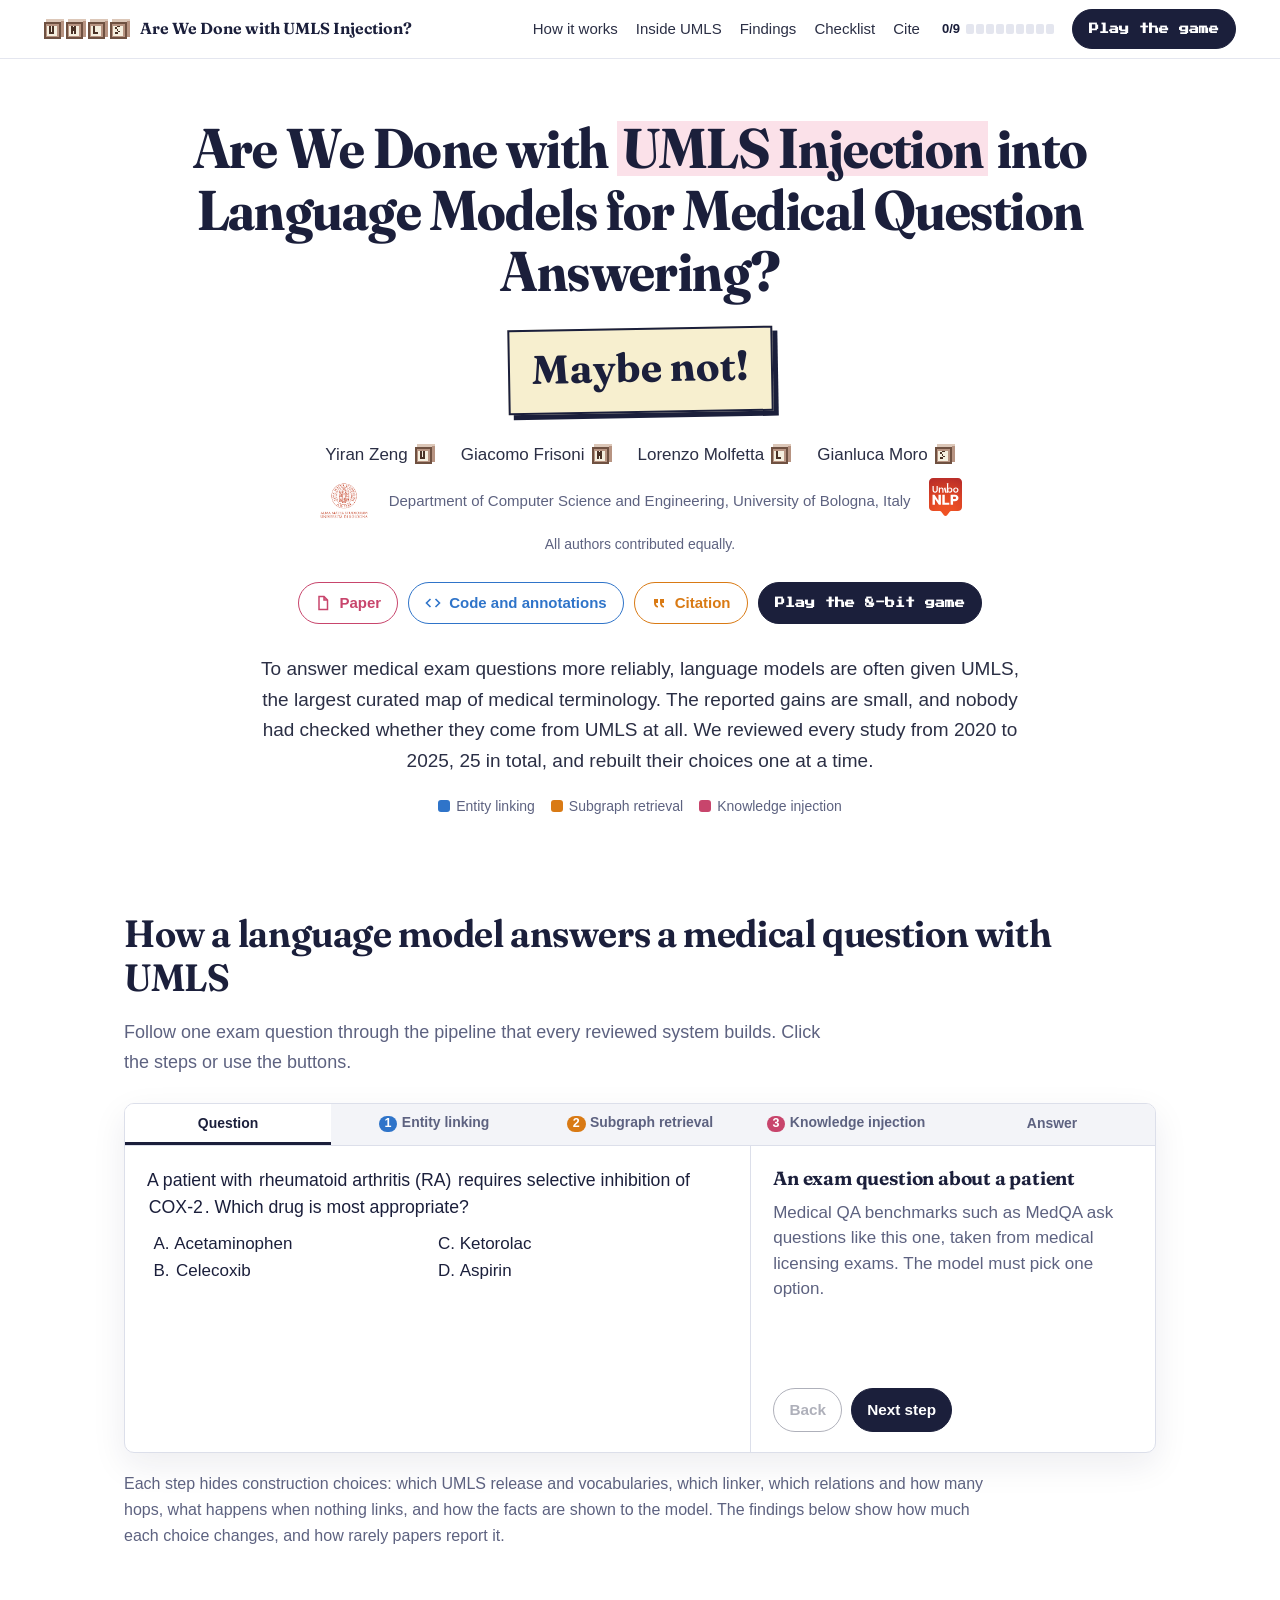
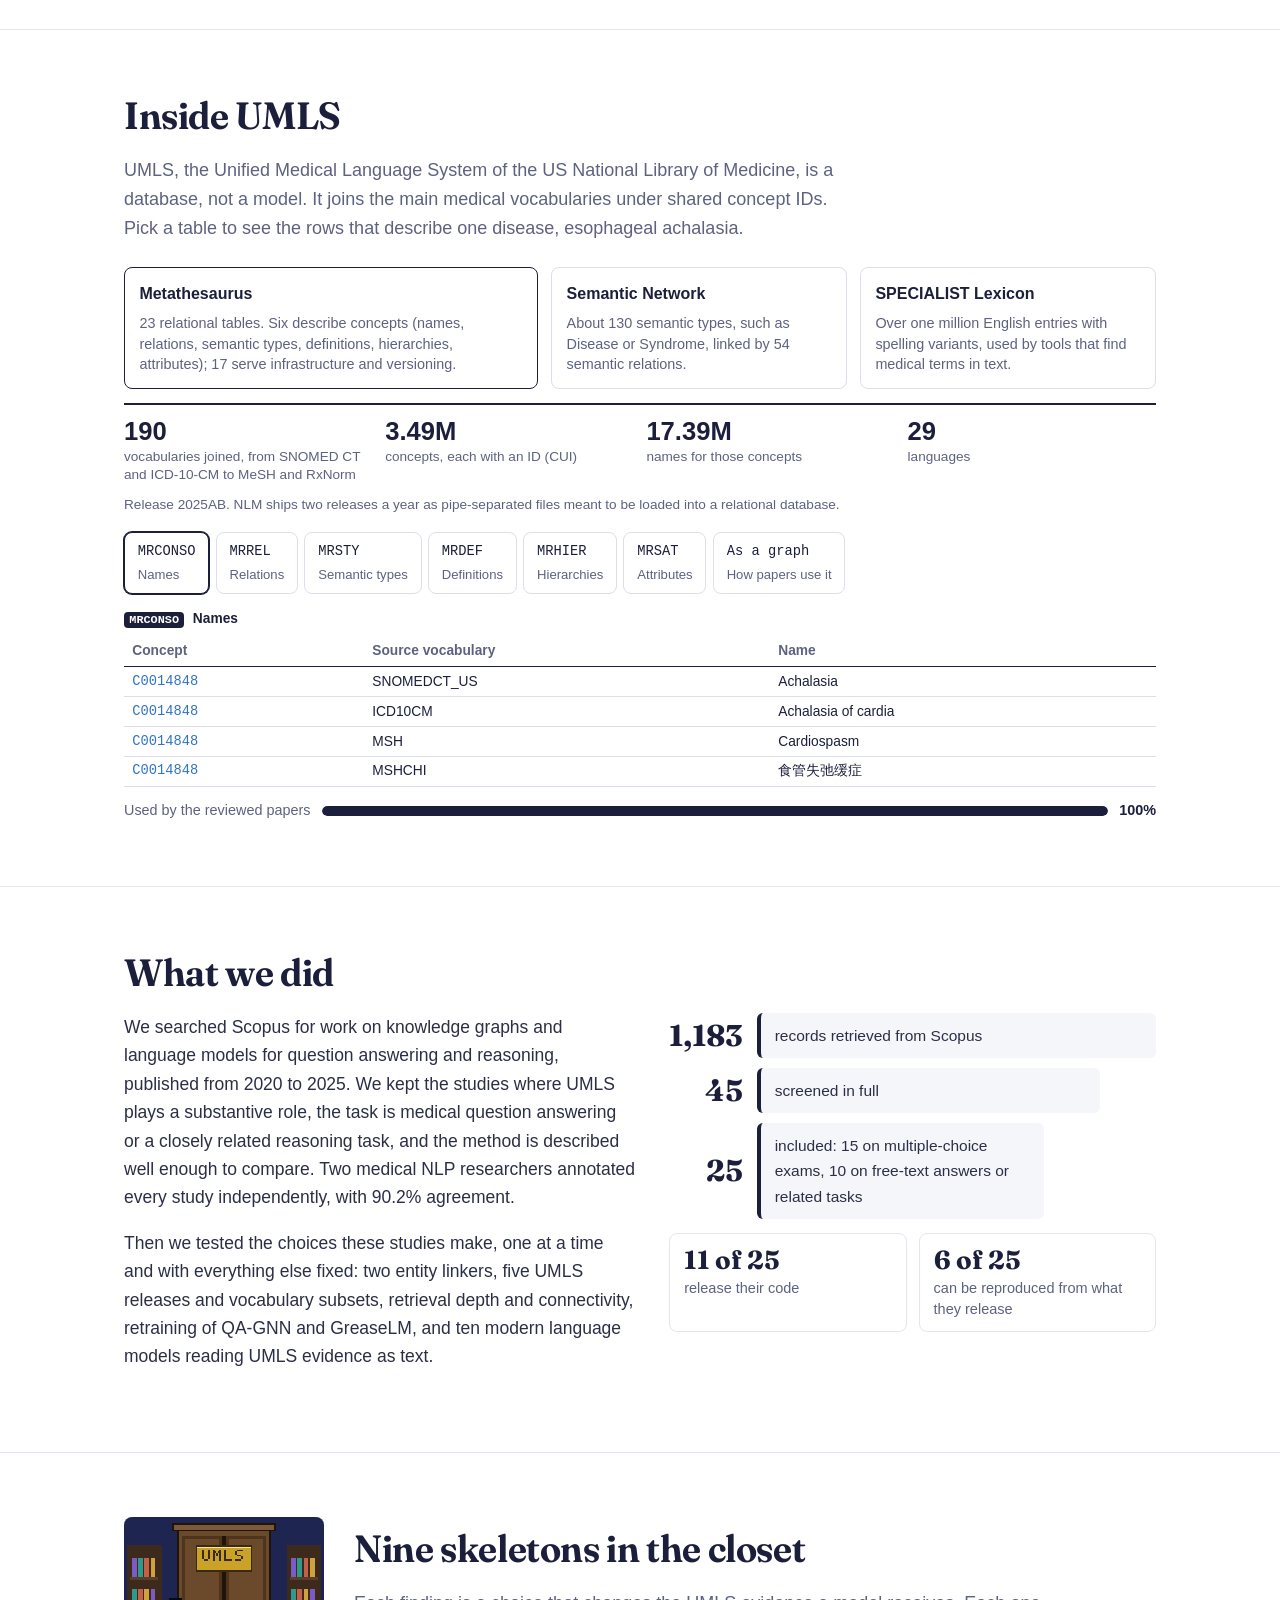
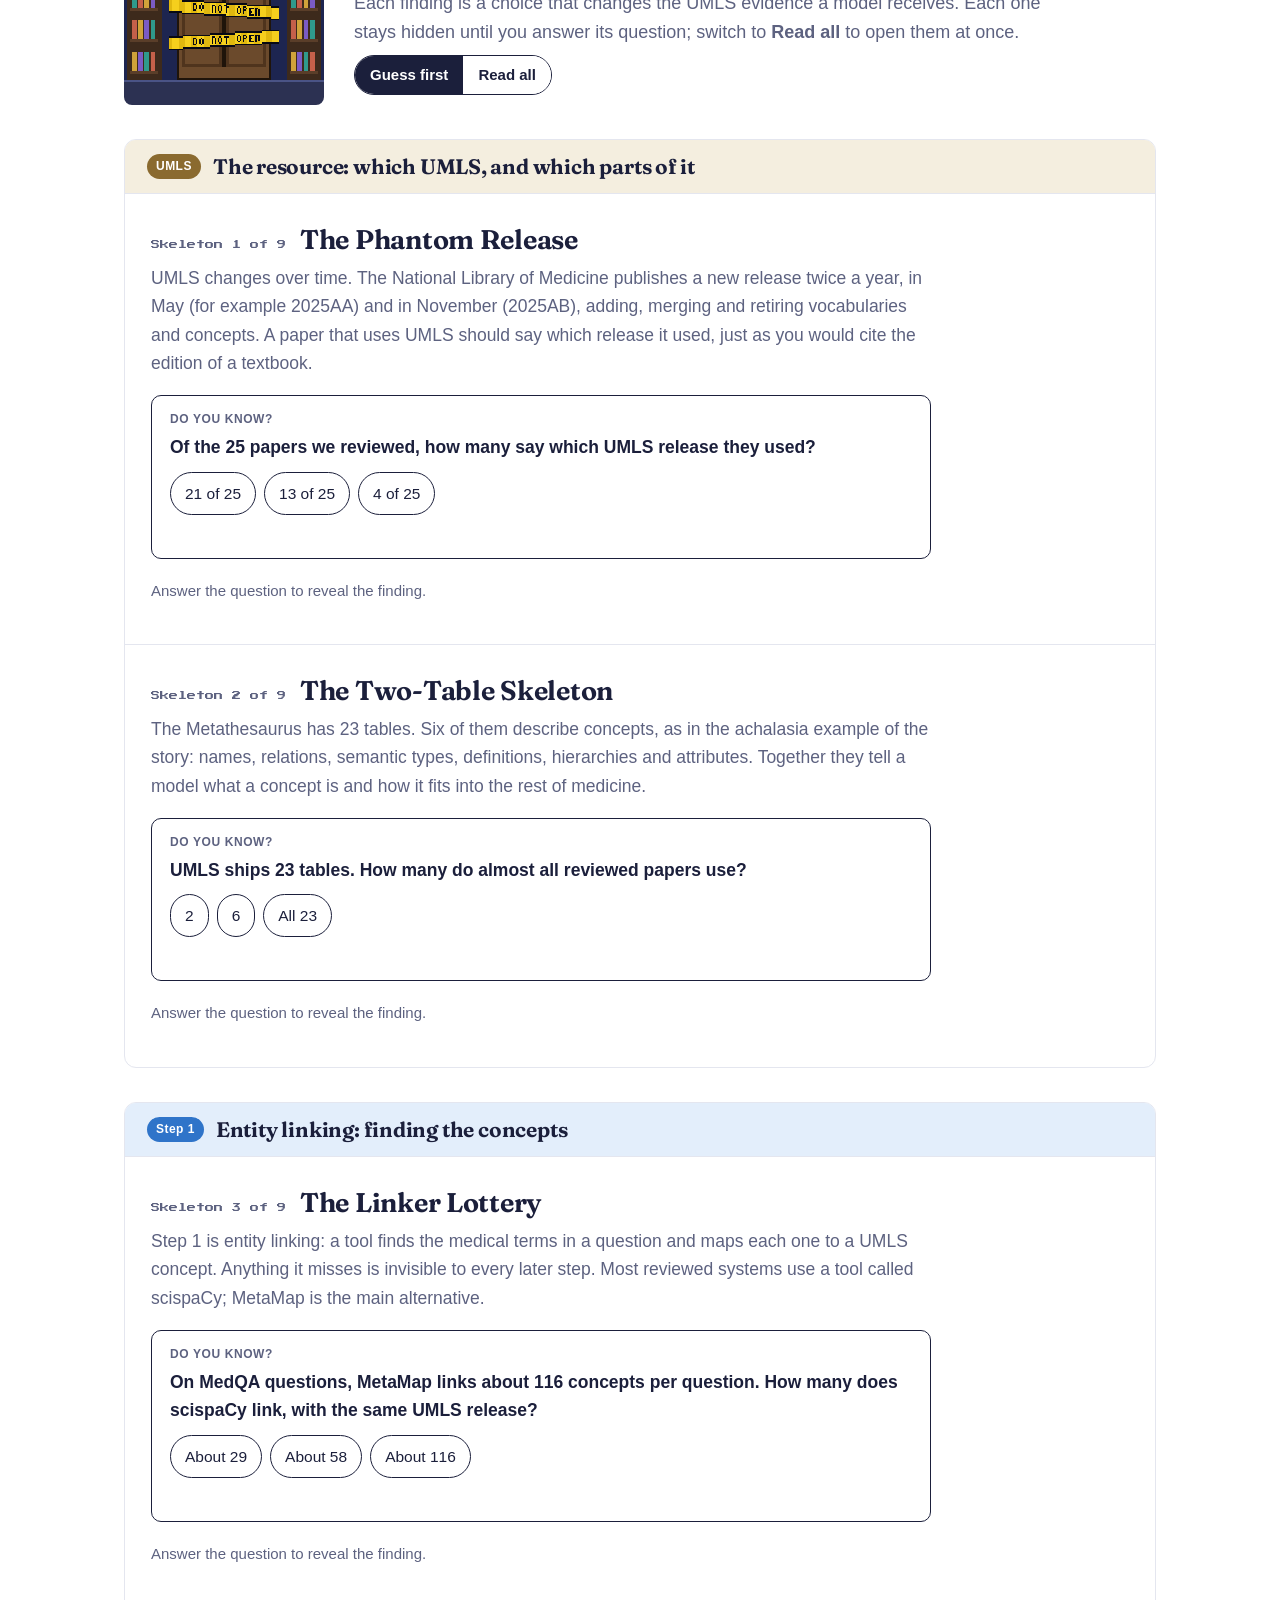
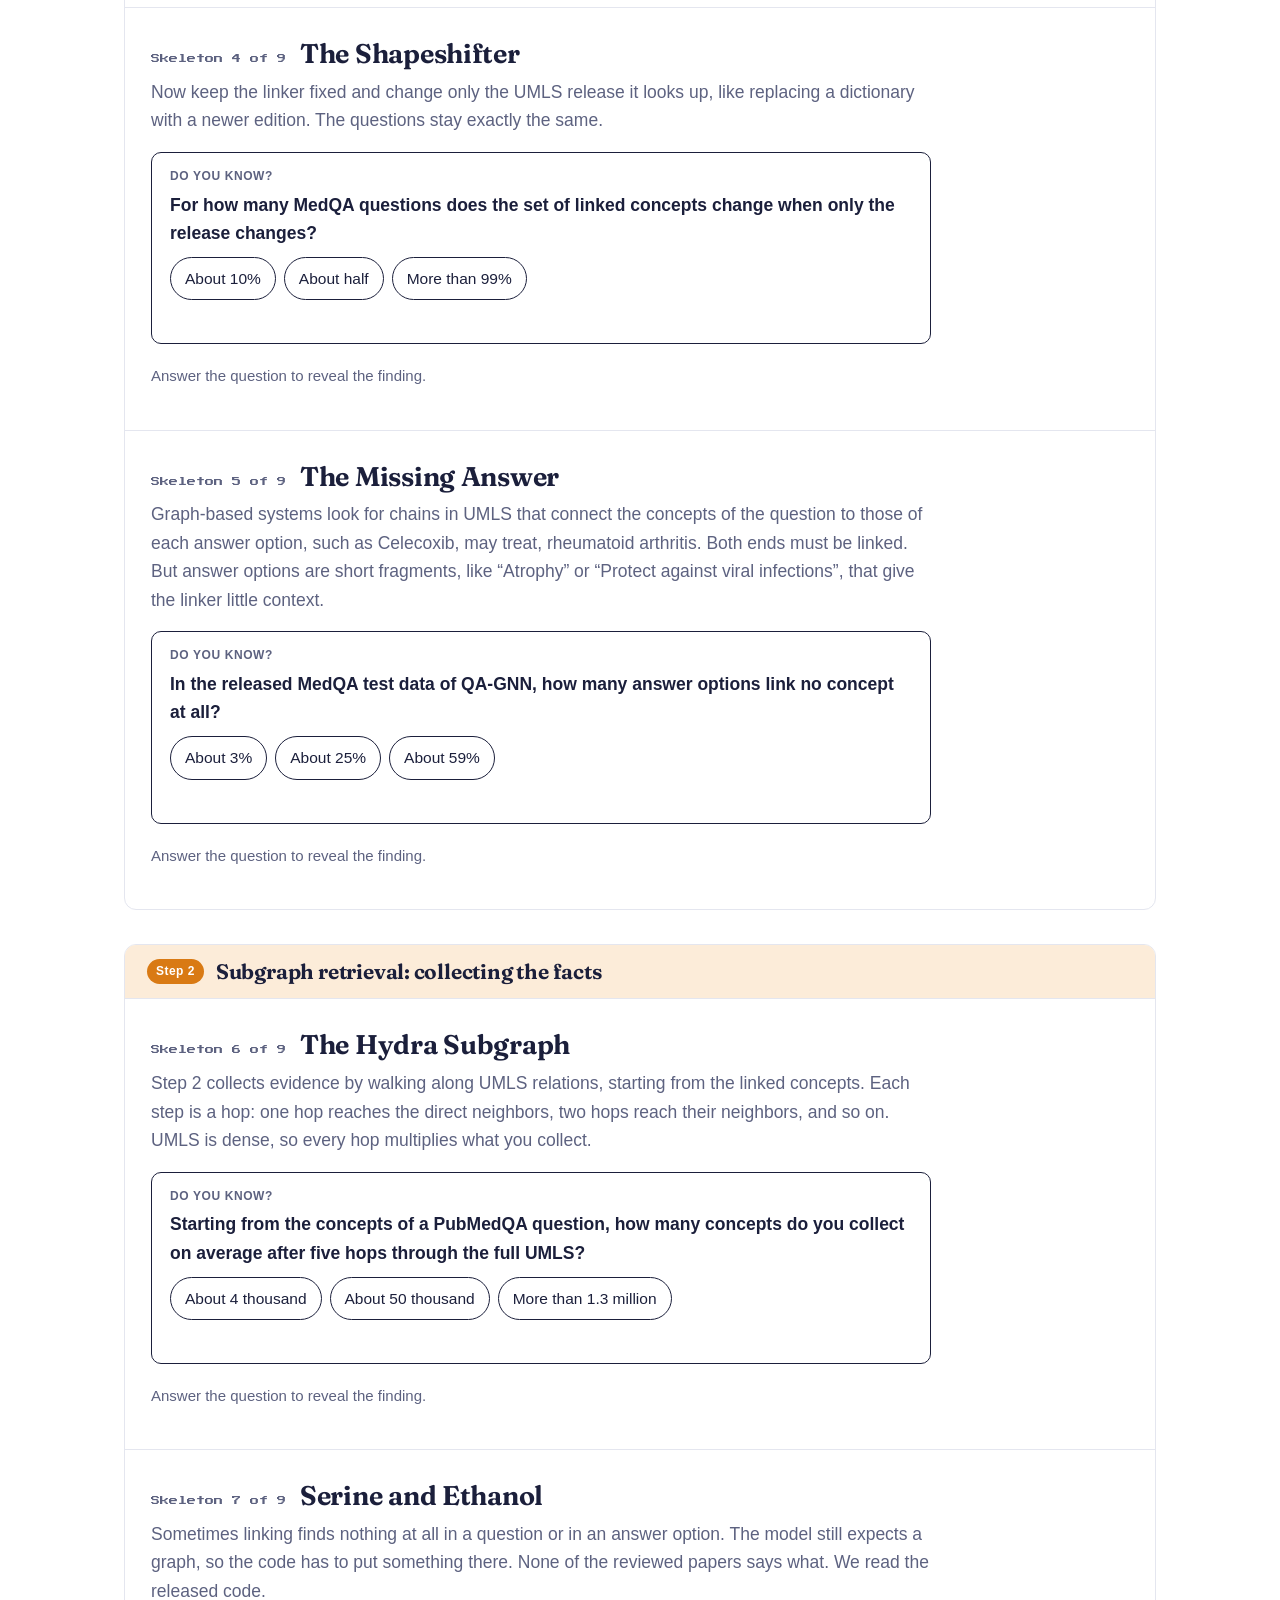
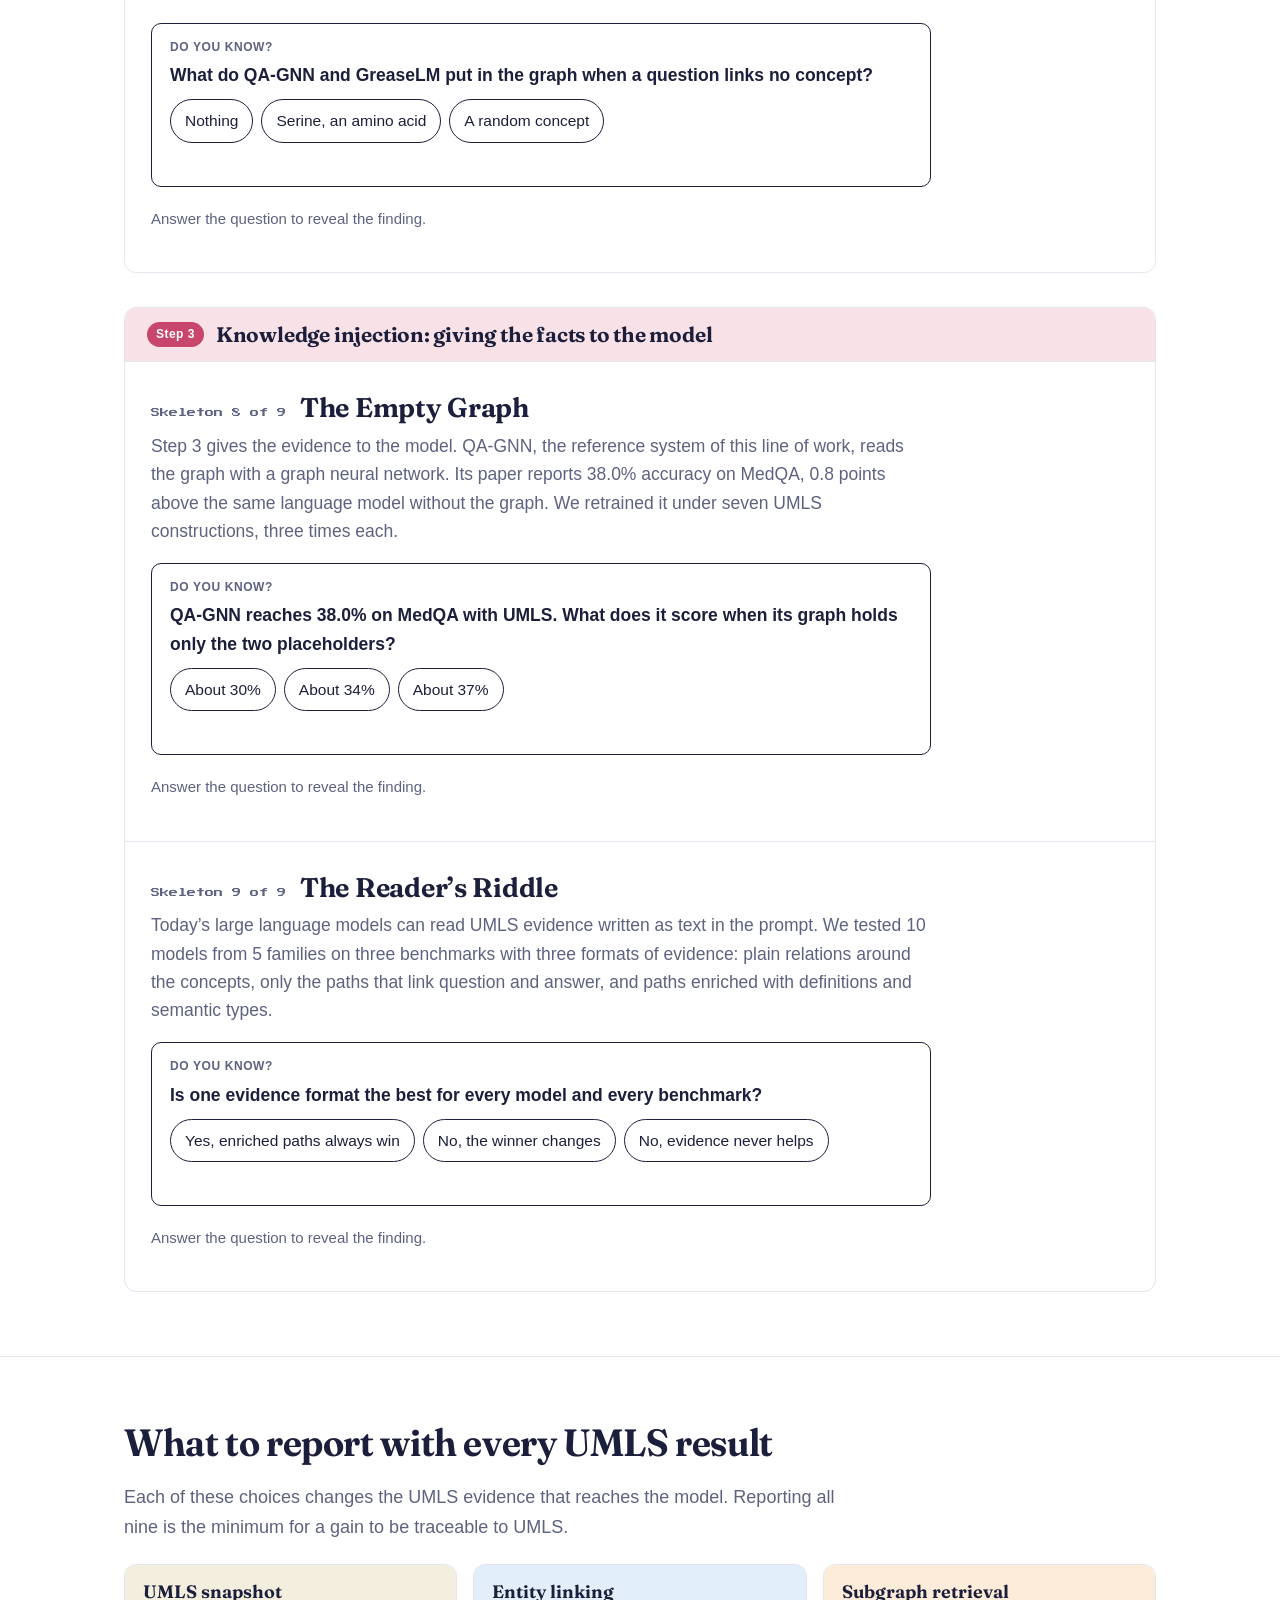
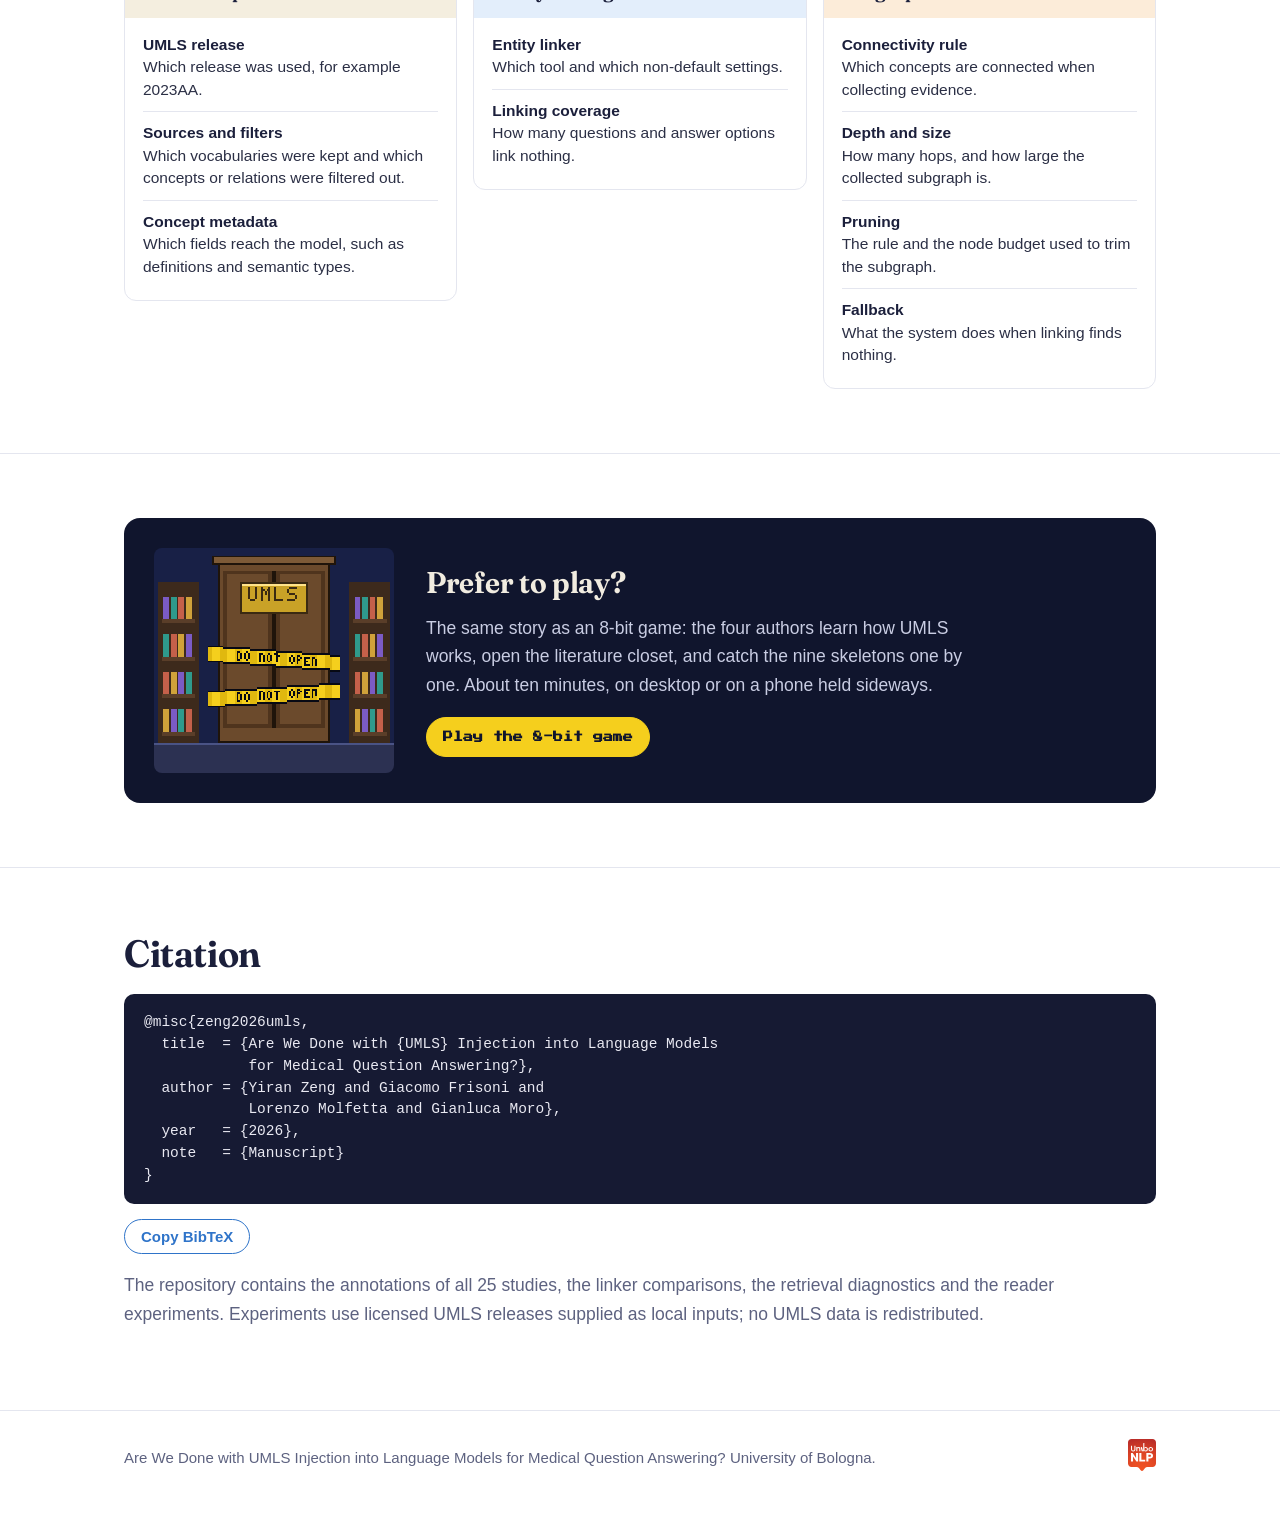
==== commit 833ee204: "docs: link published UMLS paper" ====
--- a/docs/index.html
+++ b/docs/index.html
@@ -215,7 +215,7 @@
       <span class="eq">All authors contributed equally.</span>
     </div>
     <div class="pills">
-      <a class="pill pdf" id="paperBtn" href="#"><svg viewBox="0 0 16 16" aria-hidden="true"><path fill="none" stroke="currentColor" stroke-width="1.5" d="M4 1.5h5l3.5 3.5v9.5h-8.5zM9 1.5V5h3.5"/></svg>PDF</a>
+      <a class="pill pdf" id="paperBtn" href="#"><svg viewBox="0 0 16 16" aria-hidden="true"><path fill="none" stroke="currentColor" stroke-width="1.5" d="M4 1.5h5l3.5 3.5v9.5h-8.5zM9 1.5V5h3.5"/></svg>Paper</a>
       <a class="pill code" id="codeBtn" href="#"><svg viewBox="0 0 16 16" aria-hidden="true"><path fill="none" stroke="currentColor" stroke-width="1.6" d="M5.5 4 1.5 8l4 4M10.5 4l4 4-4 4"/></svg>Code and annotations</a>
       <a class="pill cite" href="#cite"><svg viewBox="0 0 16 16" aria-hidden="true"><path fill="currentColor" d="M3 4h4v4H5c0 2 1 3 2 3v1.5C4.5 12.5 3 10.5 3 8zm6 0h4v4h-2c0 2 1 3 2 3v1.5c-2.5 0-4-2-4-4.5z"/></svg>Citation</a>
       <a class="pill play" href="play.html">Play the 8-bit game</a>
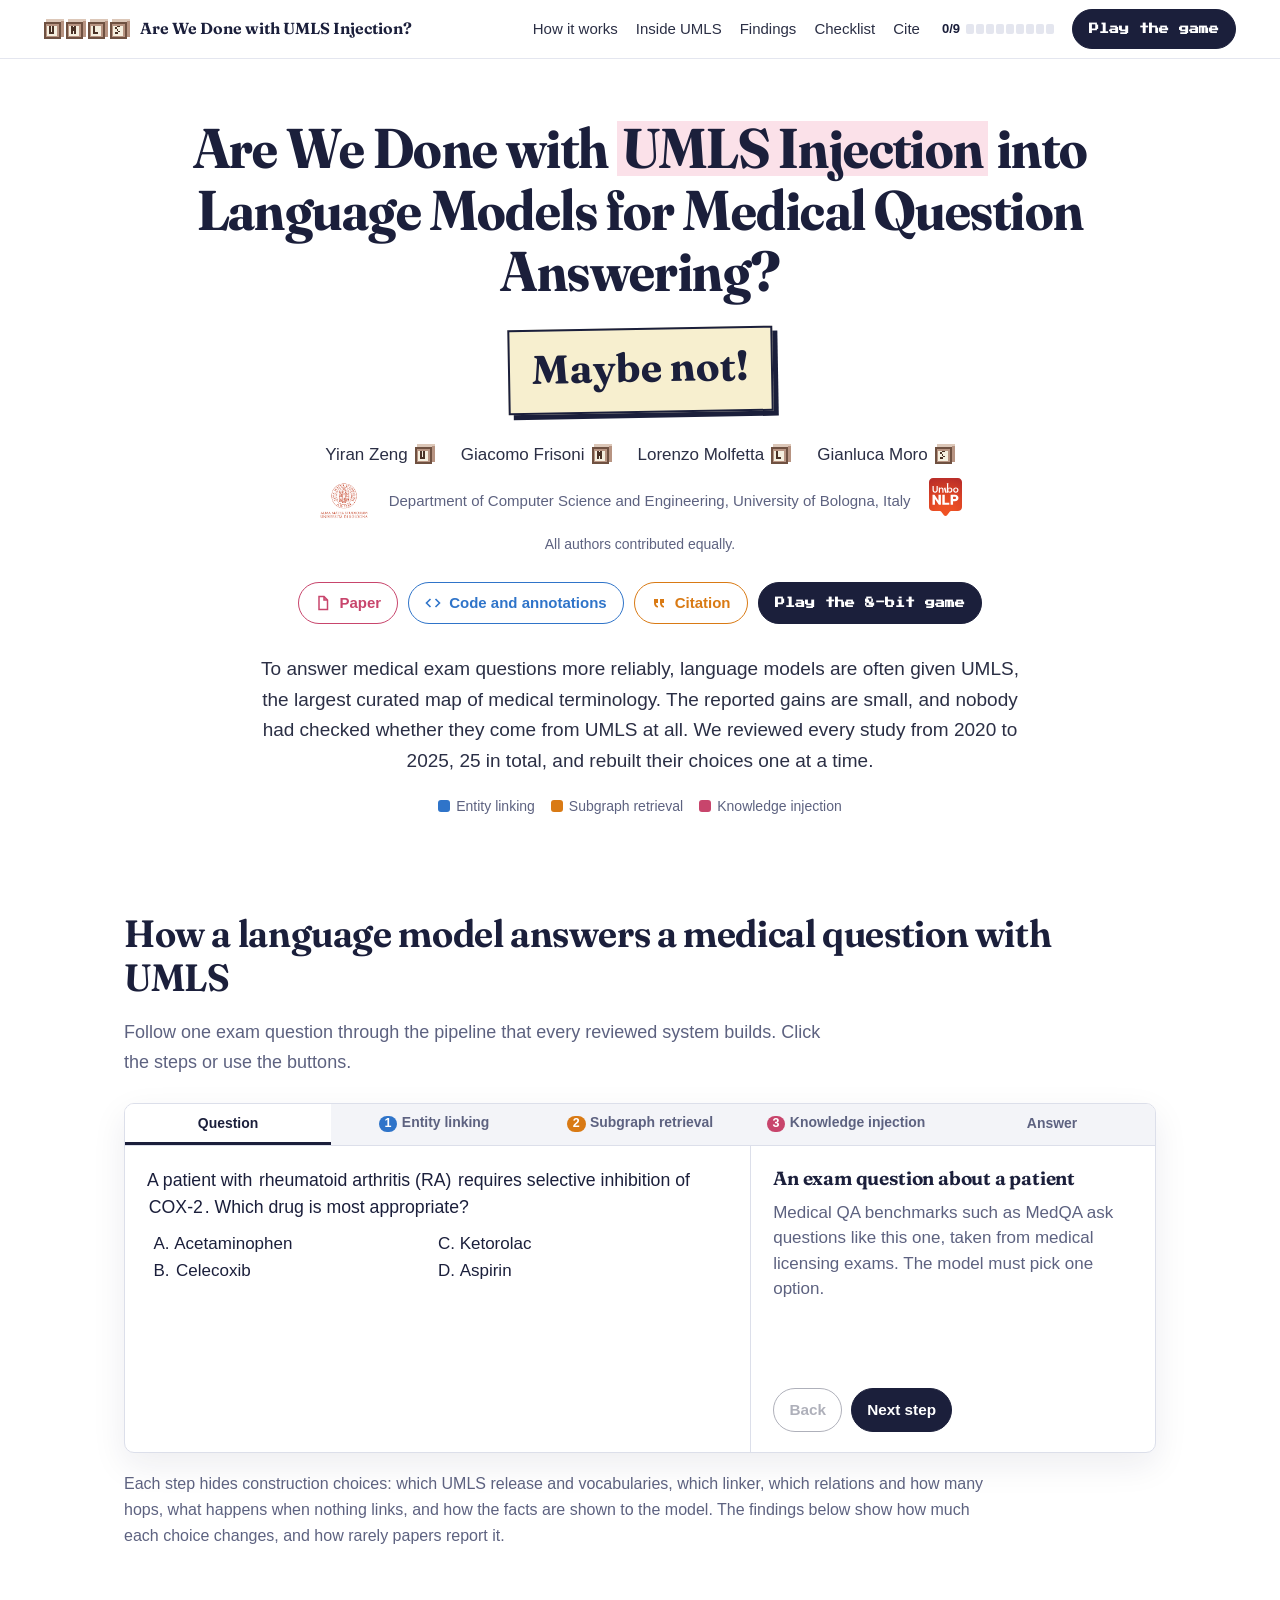
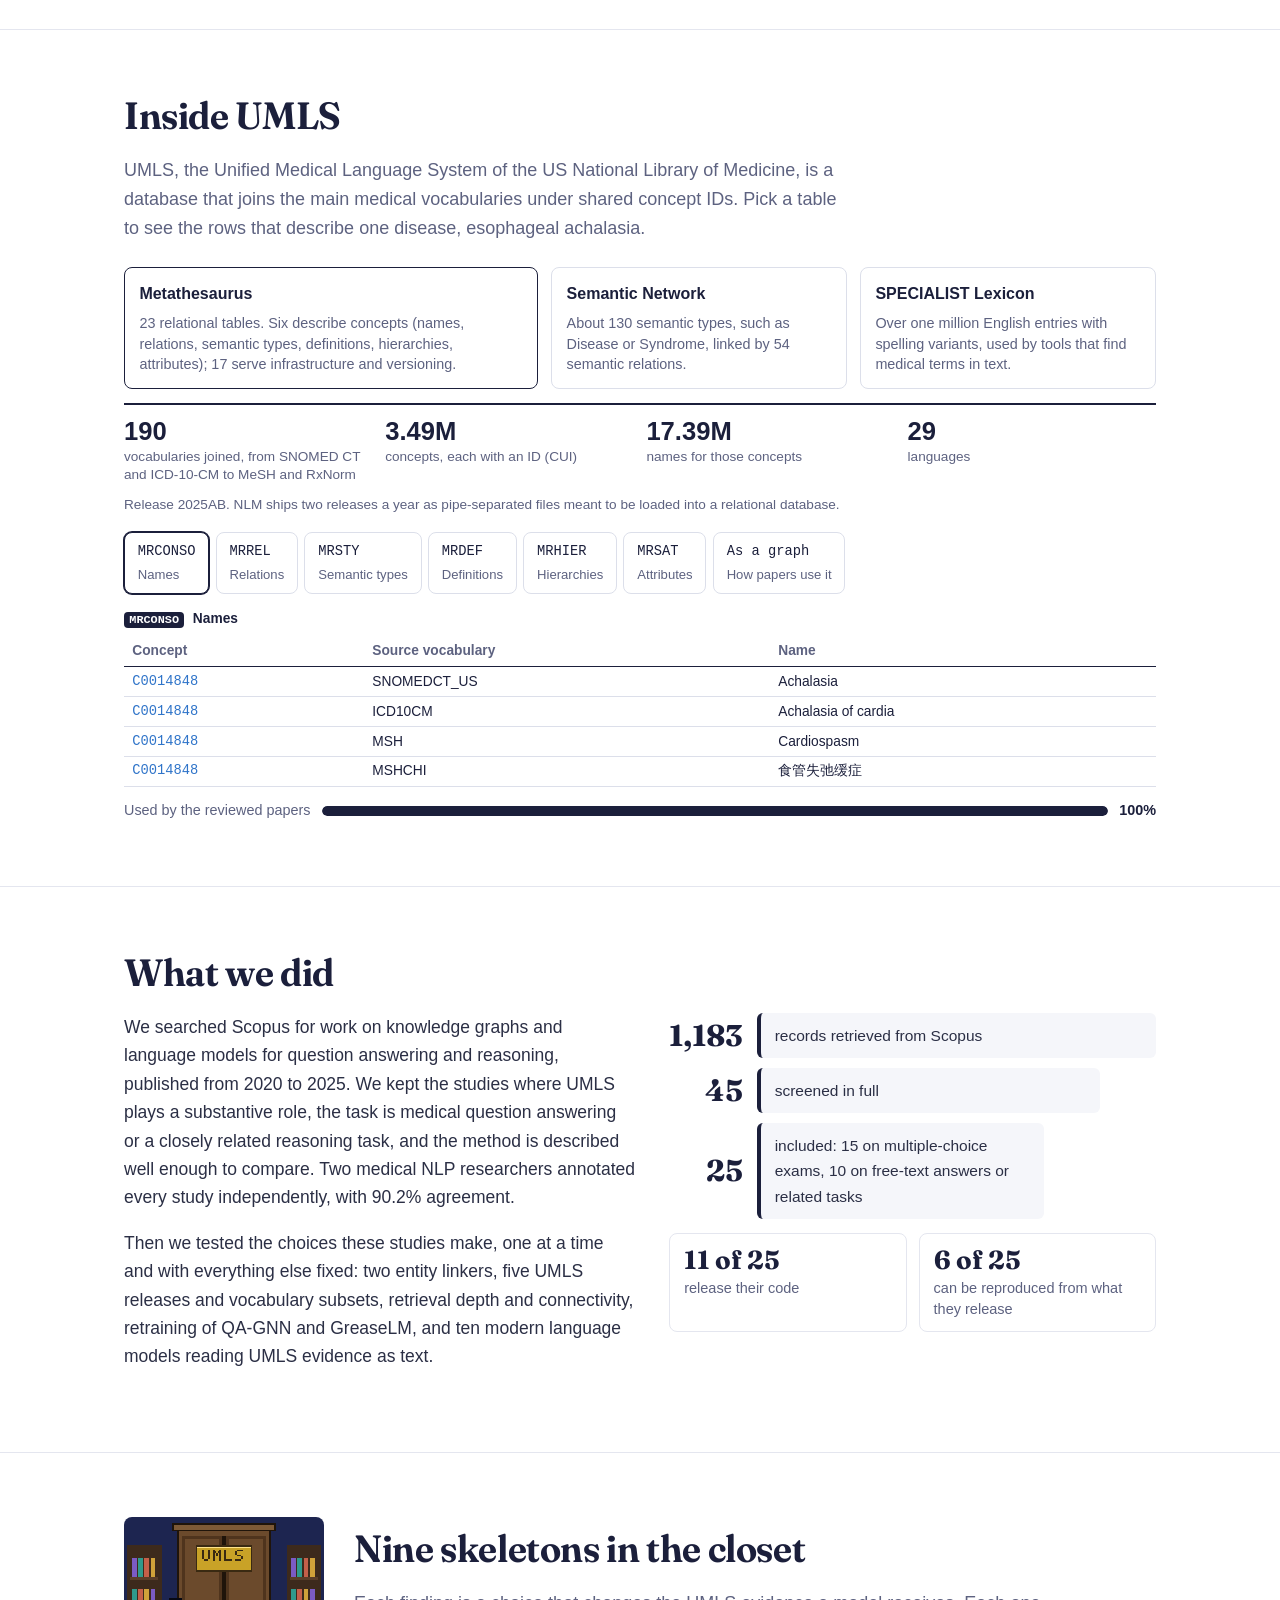
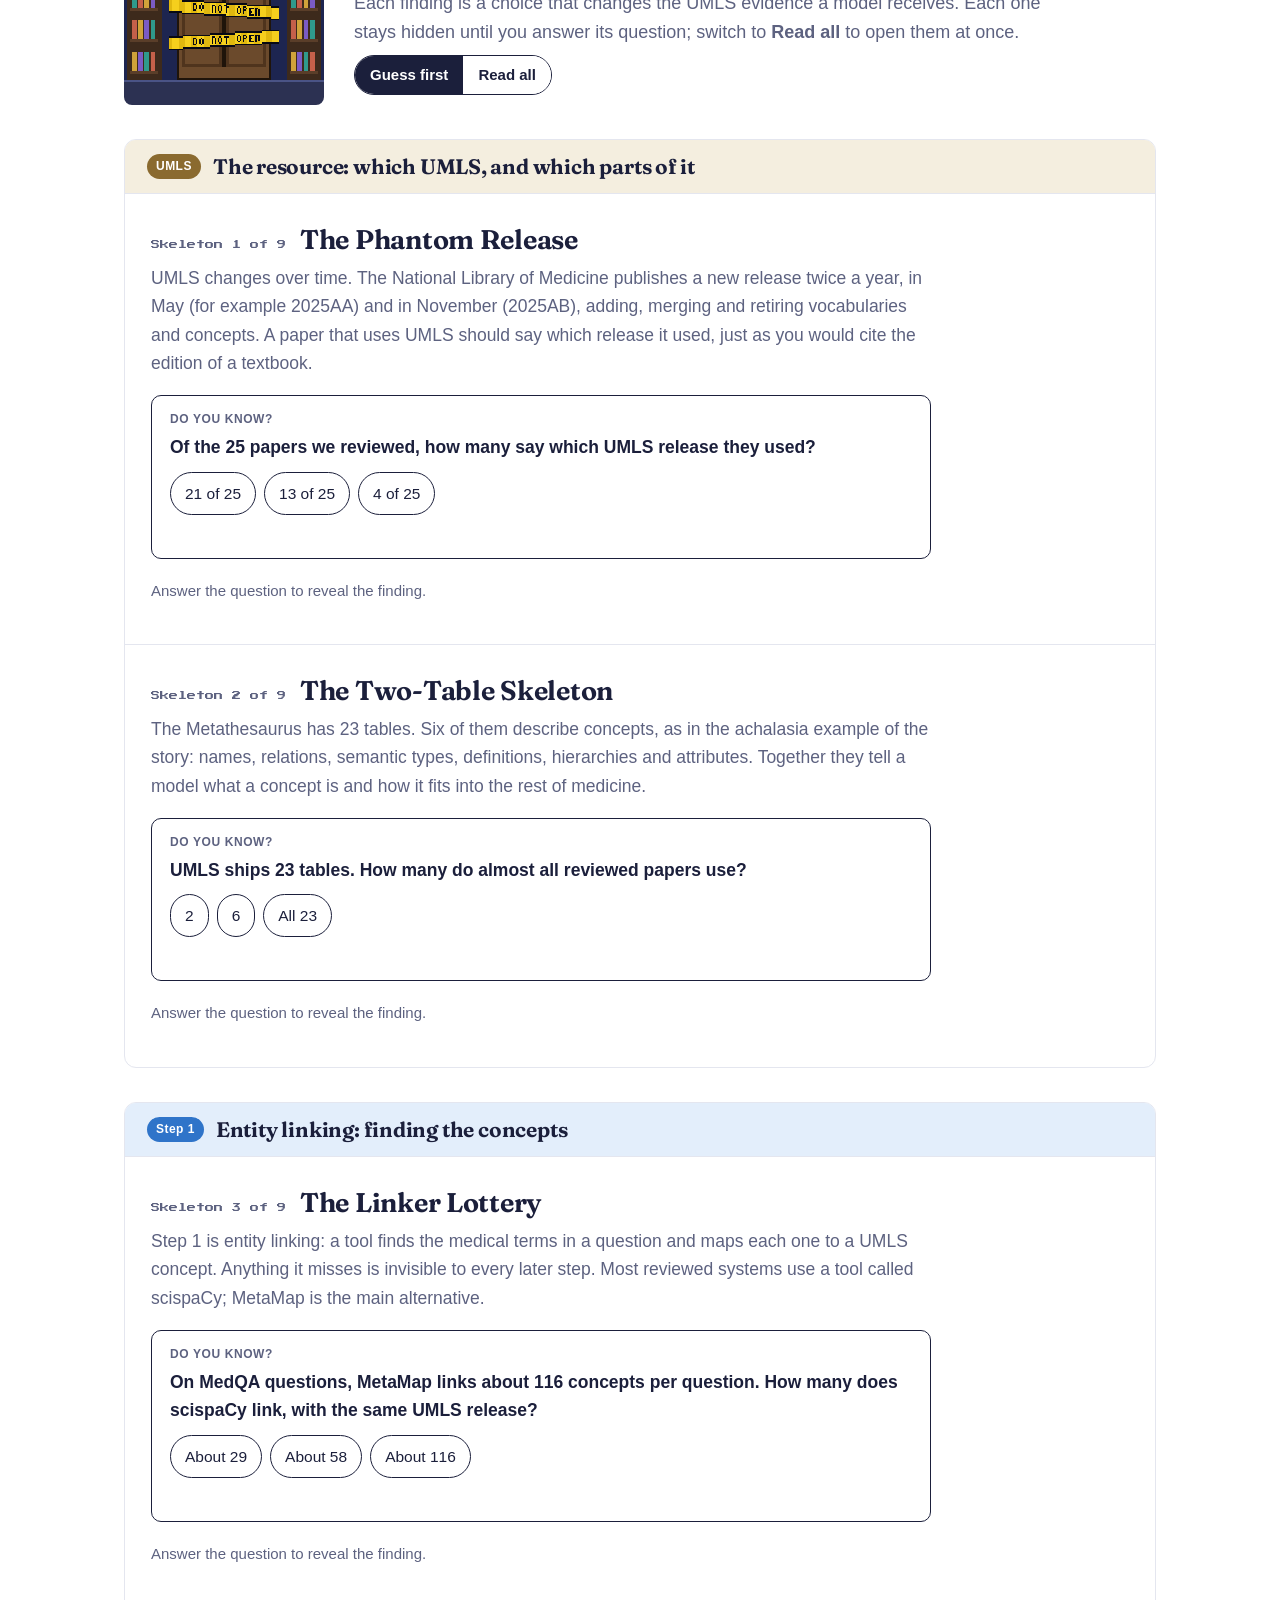
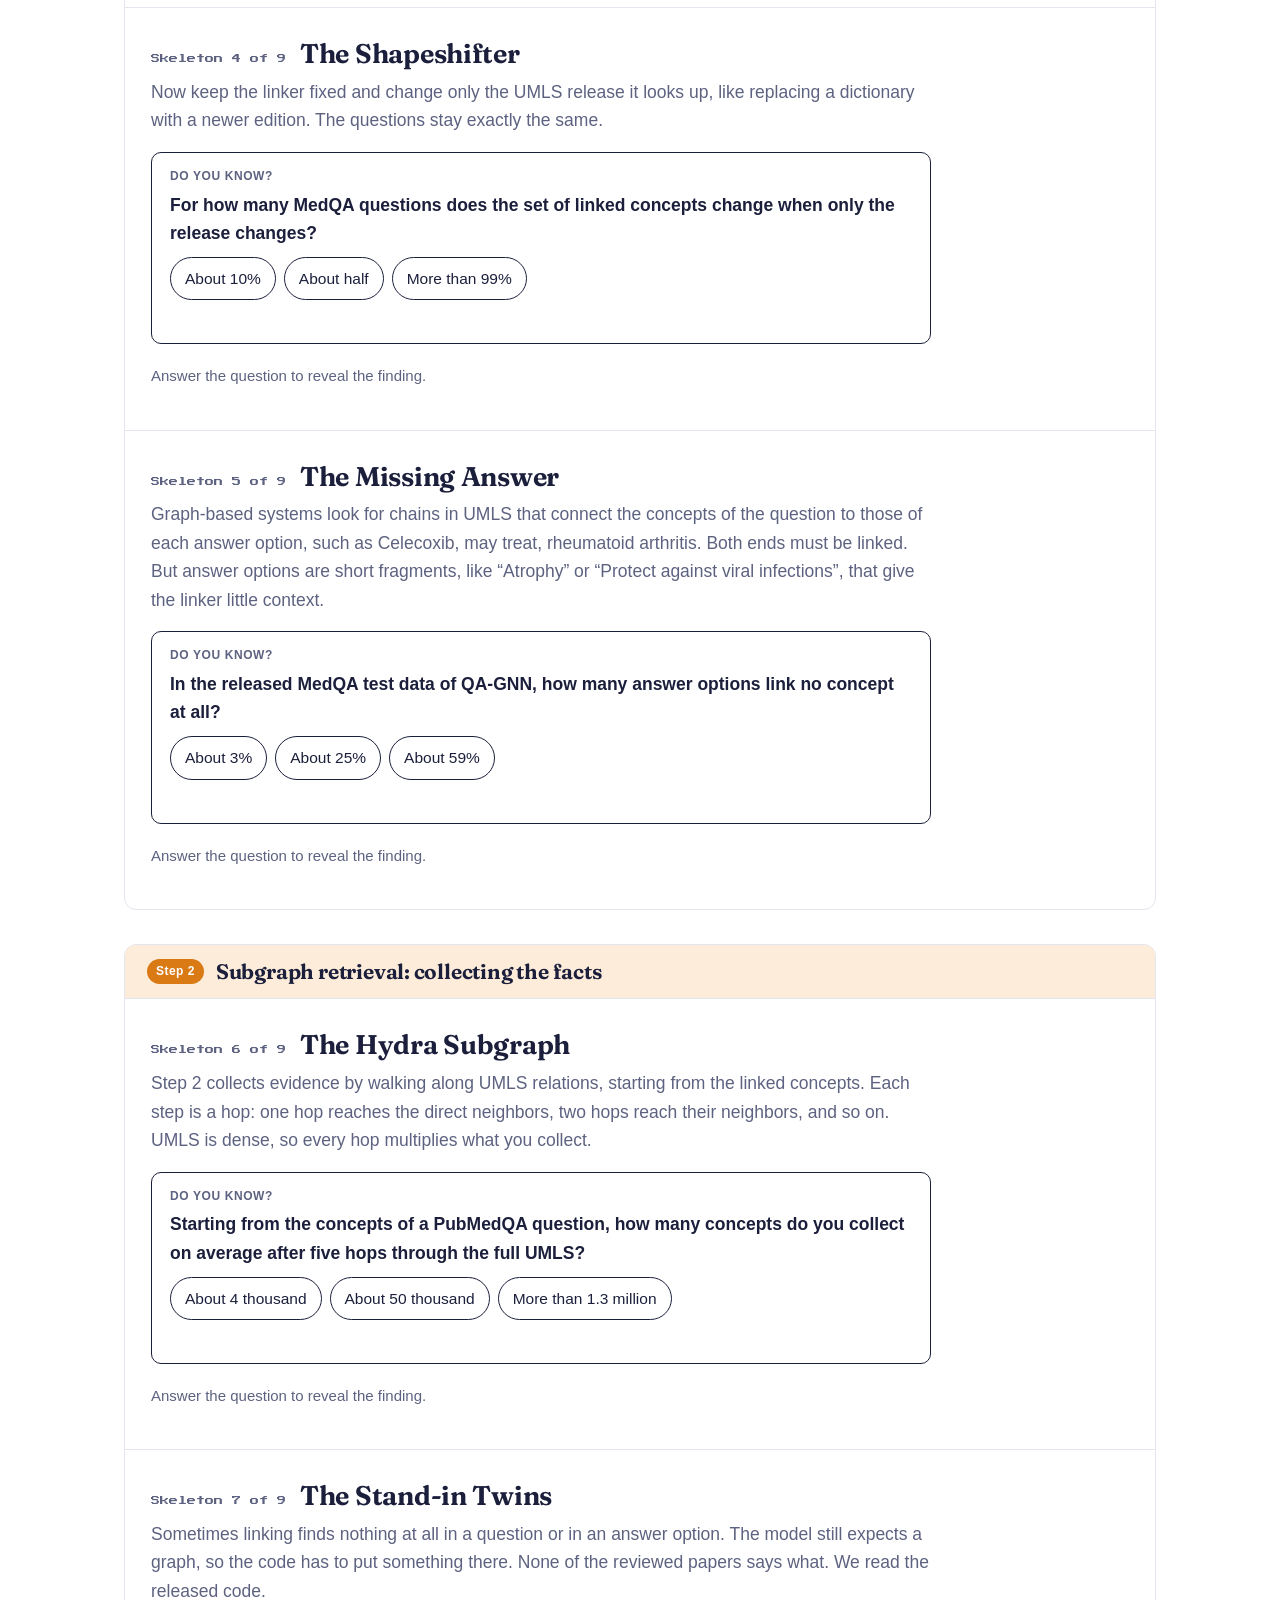
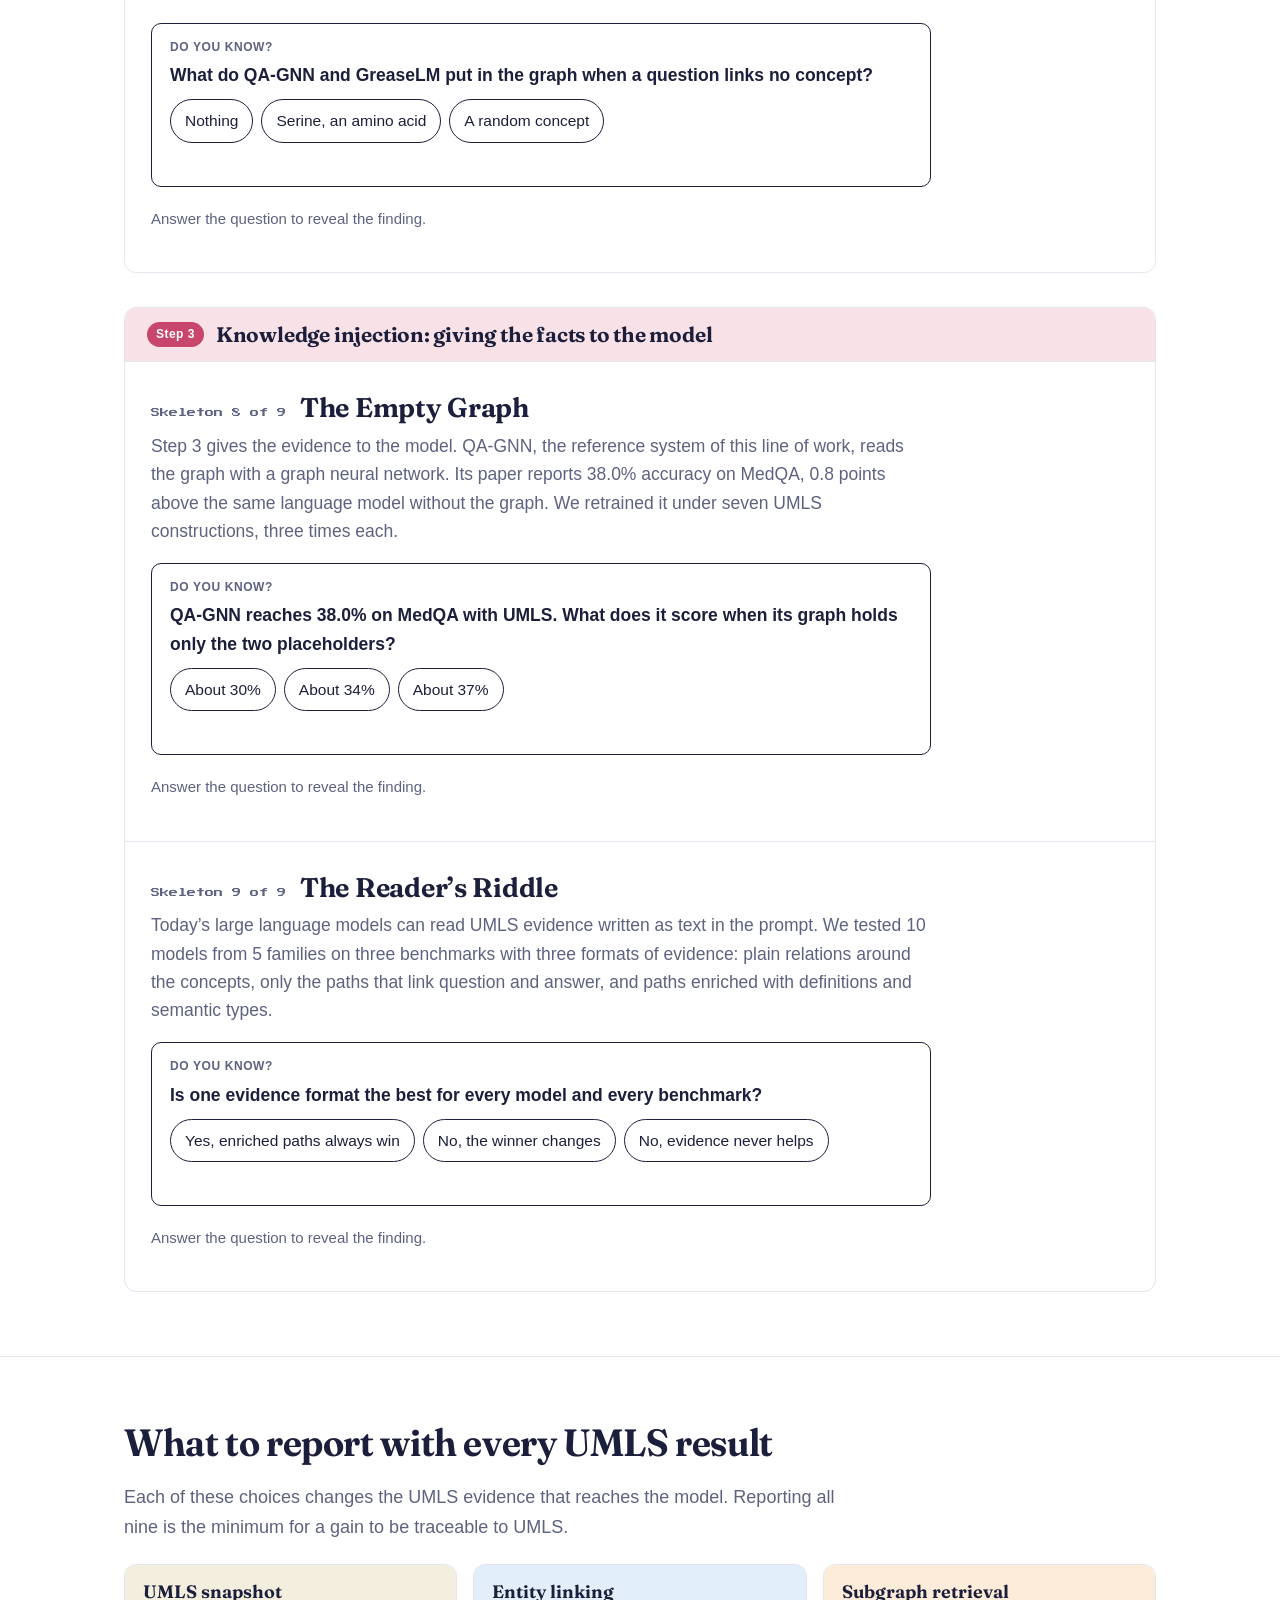
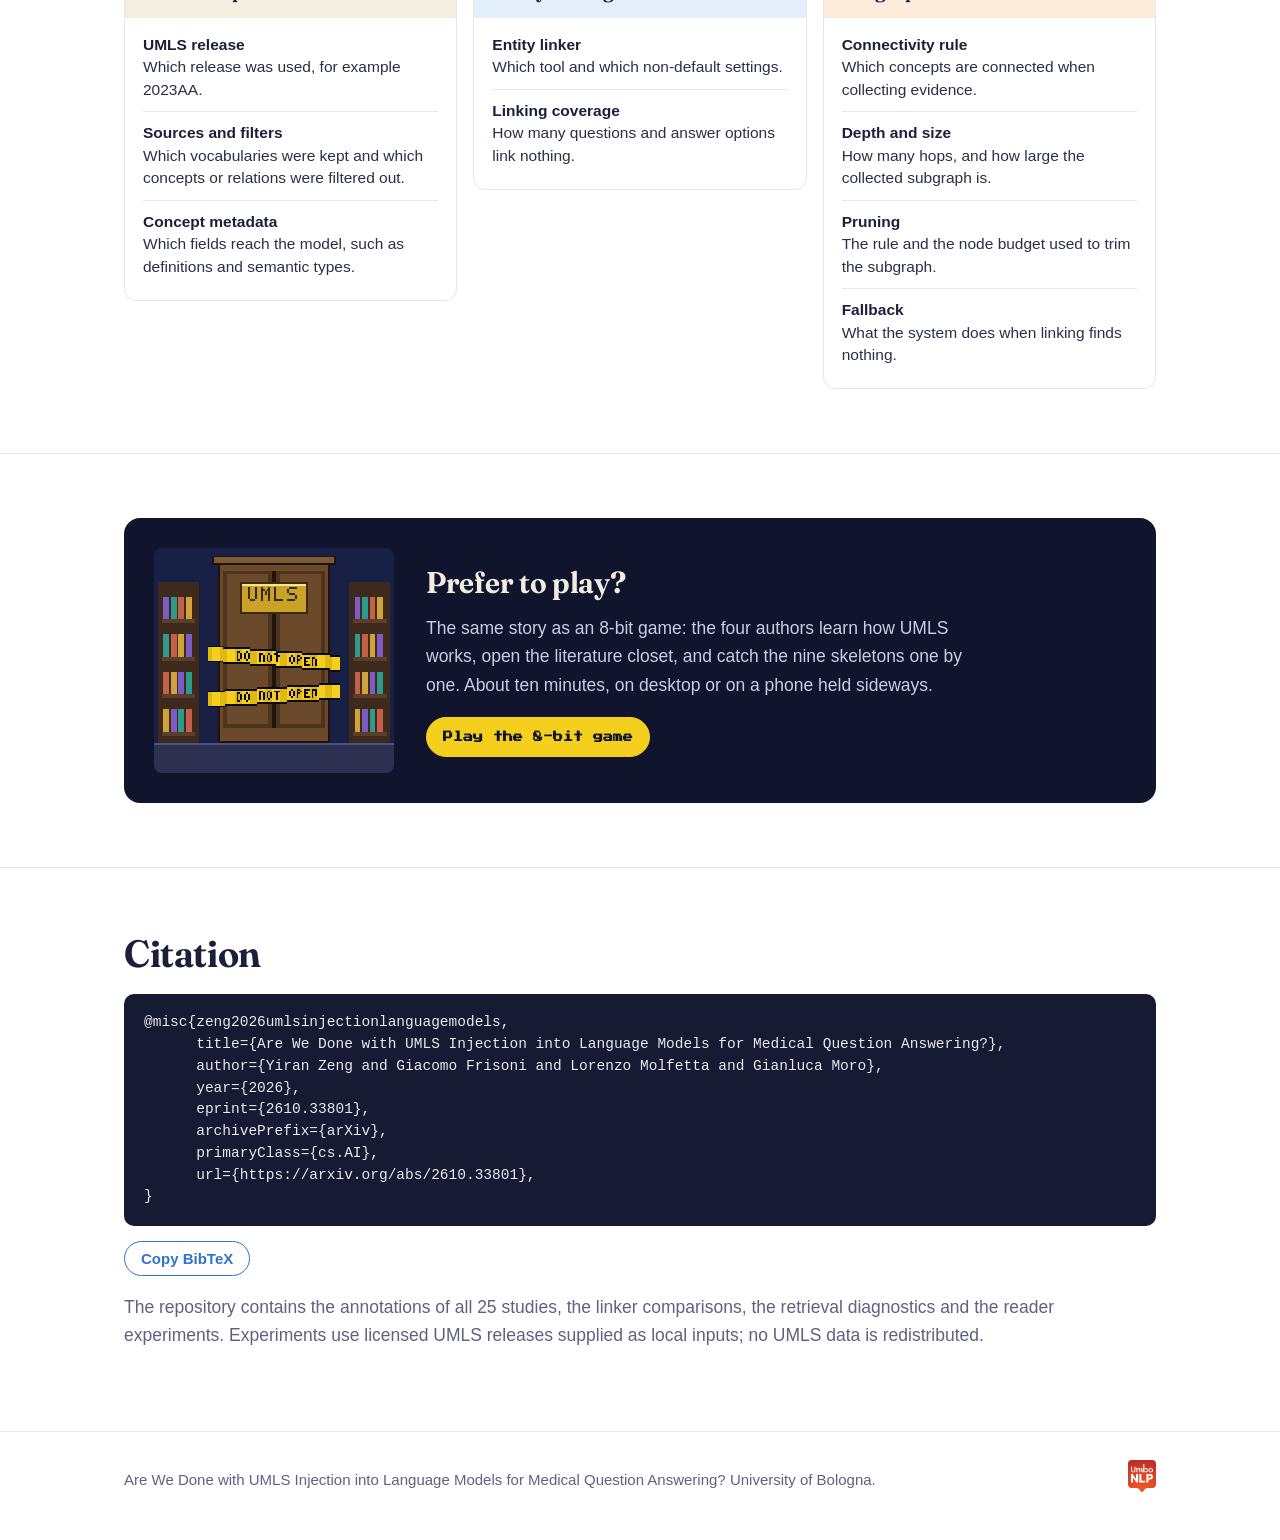
==== commit aac4540a: "docs: add game music, effects and scoring" ====
--- a/docs/index.html
+++ b/docs/index.html
@@ -239,7 +239,7 @@
 <section class="s" id="umls">
   <div class="wrap">
     <h2>Inside UMLS</h2>
-    <p class="sub">UMLS, the Unified Medical Language System of the US National Library of Medicine, is a database, not a model. It joins the main medical vocabularies under shared concept IDs. Pick a table to see the rows that describe one disease, esophageal achalasia.</p>
+    <p class="sub">UMLS, the Unified Medical Language System of the US National Library of Medicine, is a database that joins the main medical vocabularies under shared concept IDs. Pick a table to see the rows that describe one disease, esophageal achalasia.</p>
     <div class="umls-host" id="umlsExplorer"></div>
   </div>
 </section>
--- a/docs/assets/visuals.css
+++ b/docs/assets/visuals.css
@@ -69,6 +69,7 @@
 .uvp-answer .arrow { flex: 1; height: 2px; background: var(--uv-ok); position: relative; } .uvp-answer .arrow::after { content: ""; position: absolute; right: -2px; top: -5px; border: 6px solid transparent; border-left: 9px solid var(--uv-ok); }
 .uvp-answer .out { flex: none; padding: .8em 1.1em; border-radius: 10px; background: var(--uv-ok-bg); border: 1.5px solid var(--uv-ok); display: grid; gap: .3em; animation: uvPop .5s; }
 .uvp-answer .out strong { font-size: 1.15em; }
+.uvp-answer .out .lab { font-size: .78em; font-weight: 700; letter-spacing: .04em; text-transform: uppercase; color: var(--uv-ok); }
 @keyframes uvPop { from { transform: scale(.85); opacity: 0; } }
 @media (max-width: 720px) { .uvp-body { grid-template-columns: 1fr; } .uvp-stage { border-right: 0; border-bottom: 1px solid var(--uv-rule); } .uvp-tab { font-size: .7em; padding: .7em .2em; } .uvp-tab .n { display: none !important; } .uvp-opts { columns: 1; } }
 
